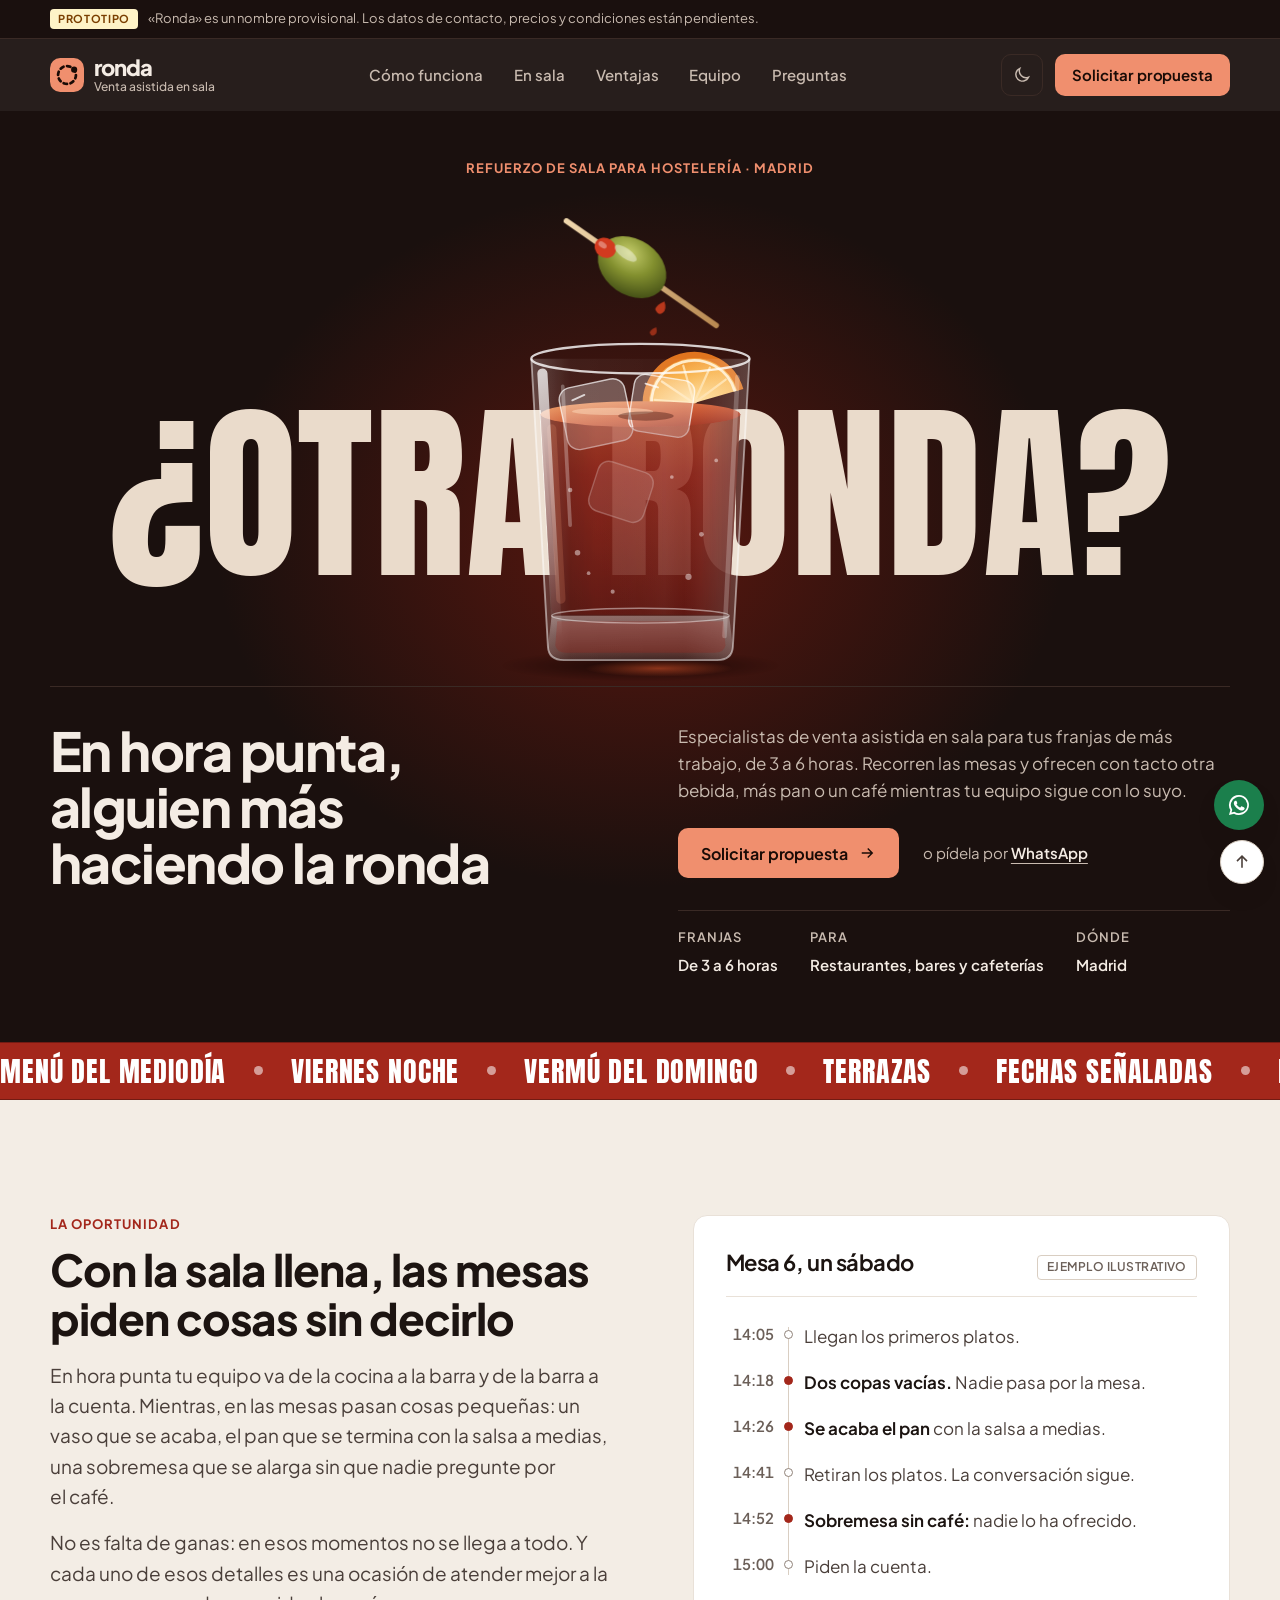
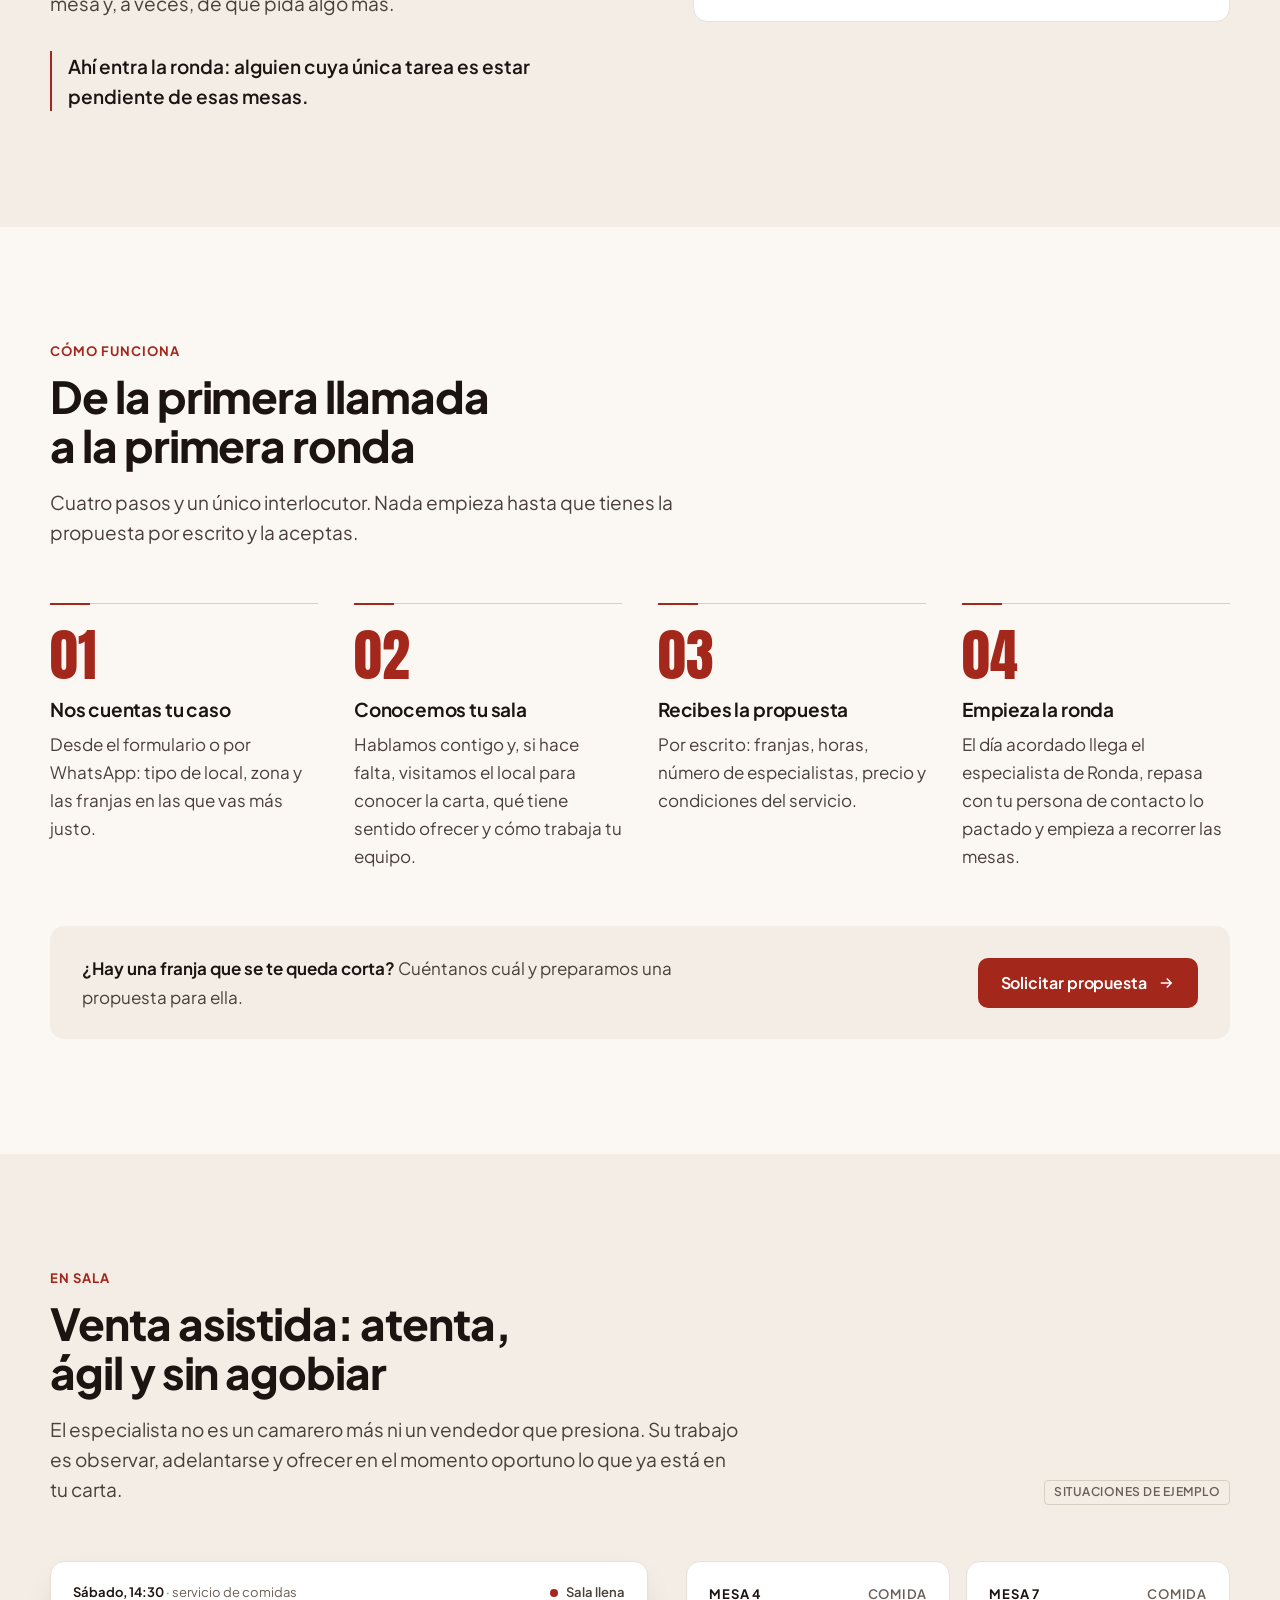
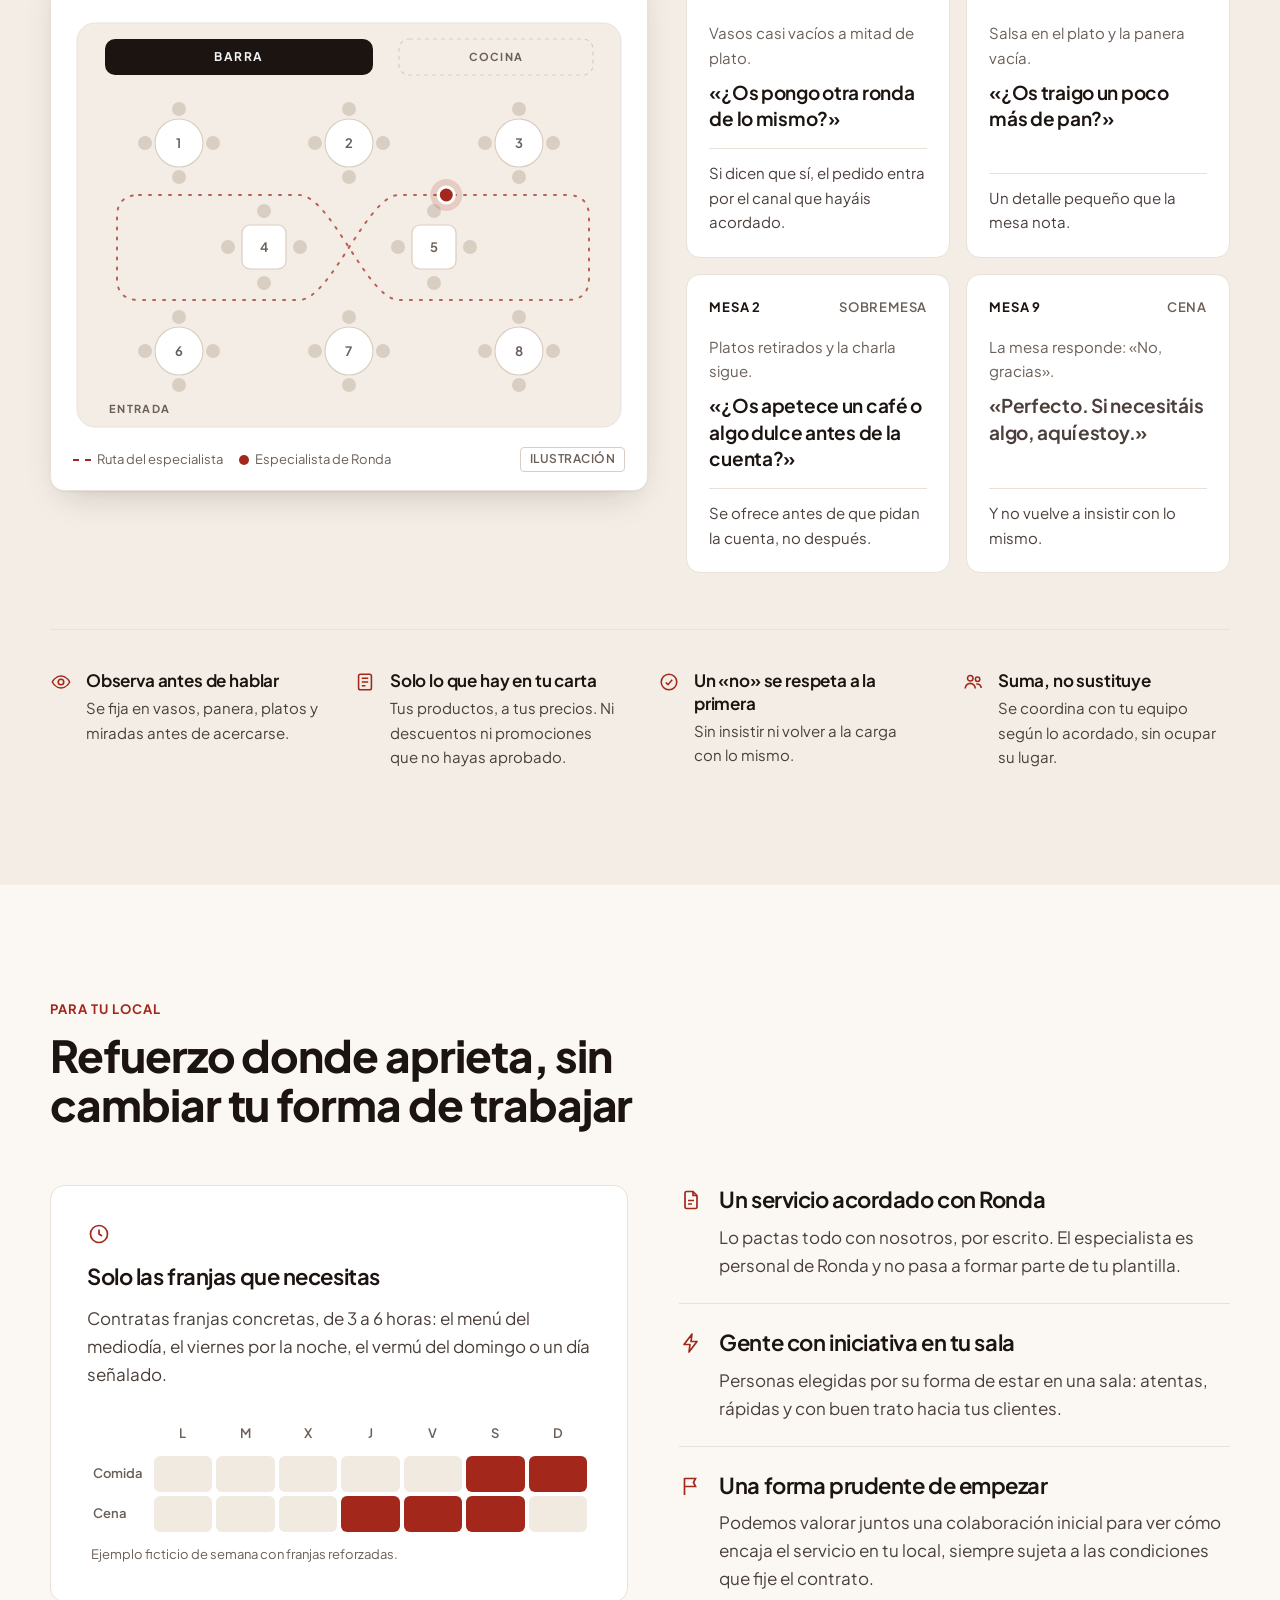
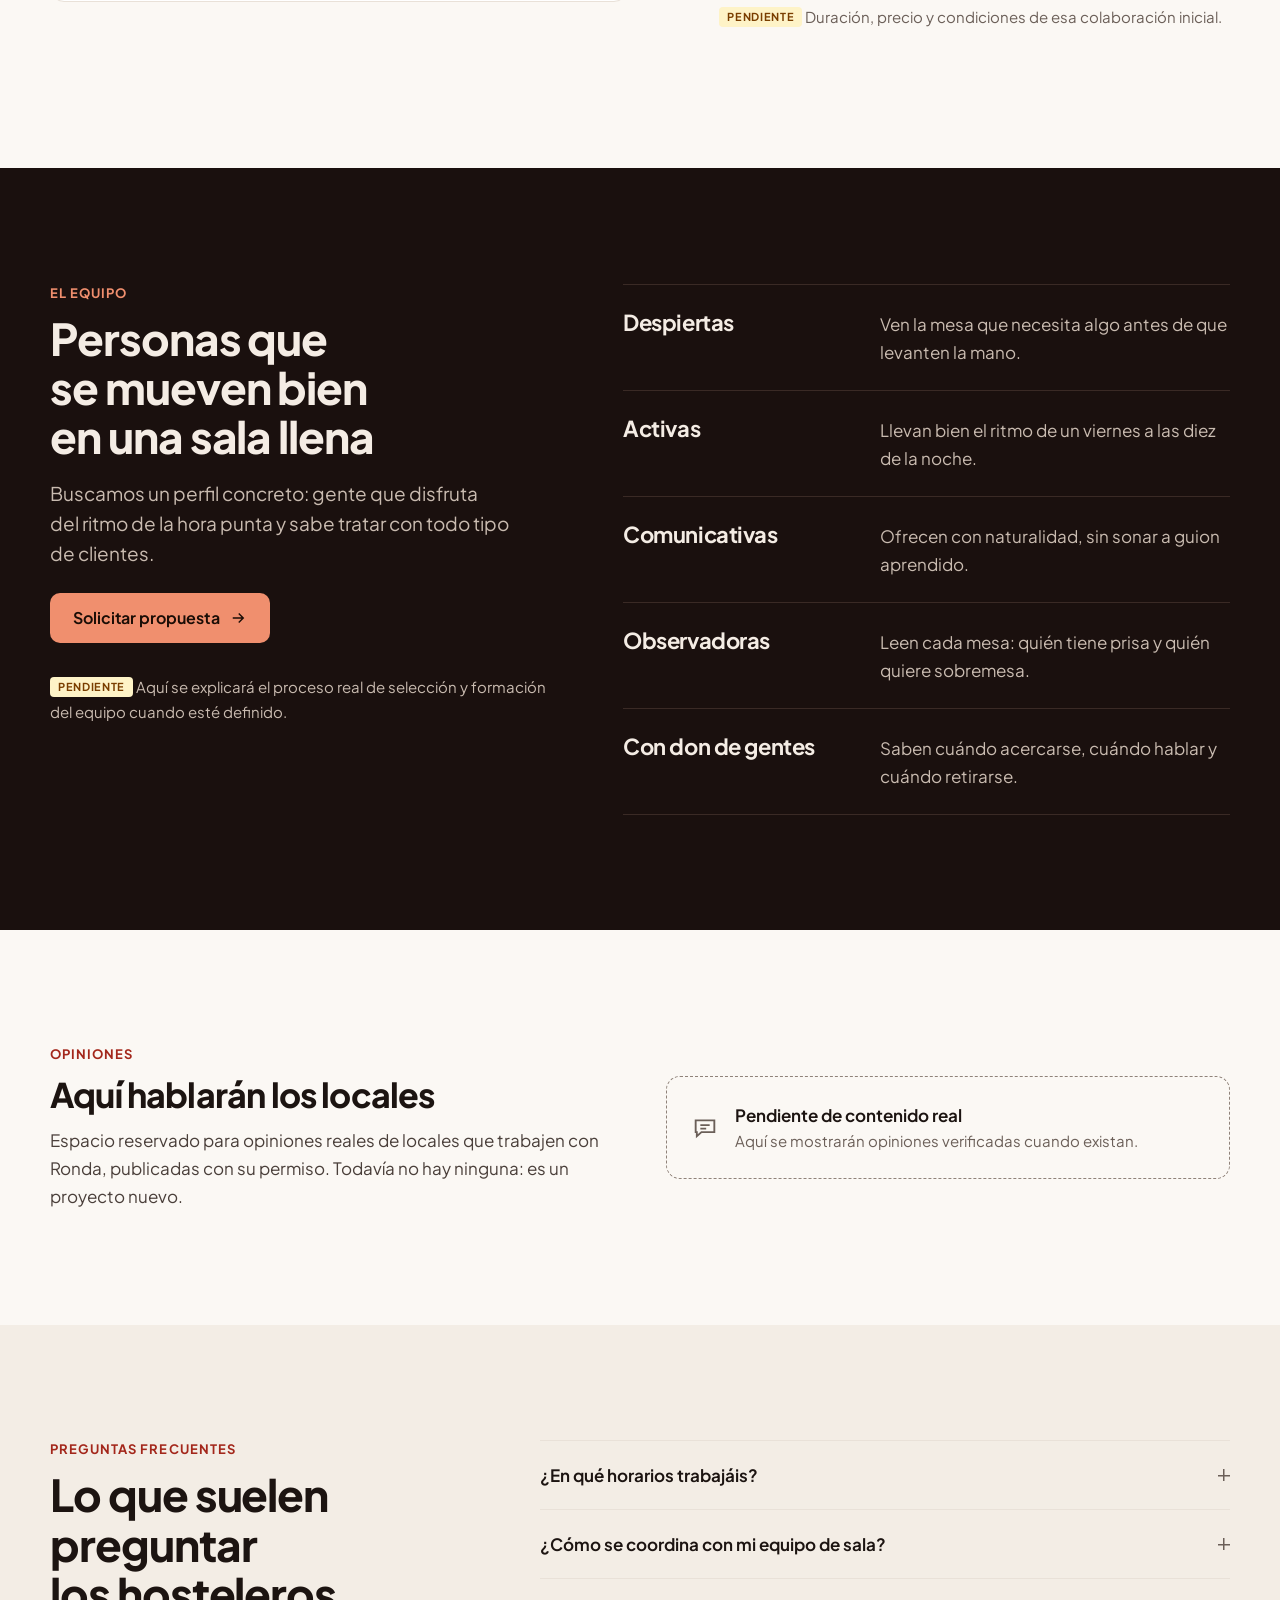
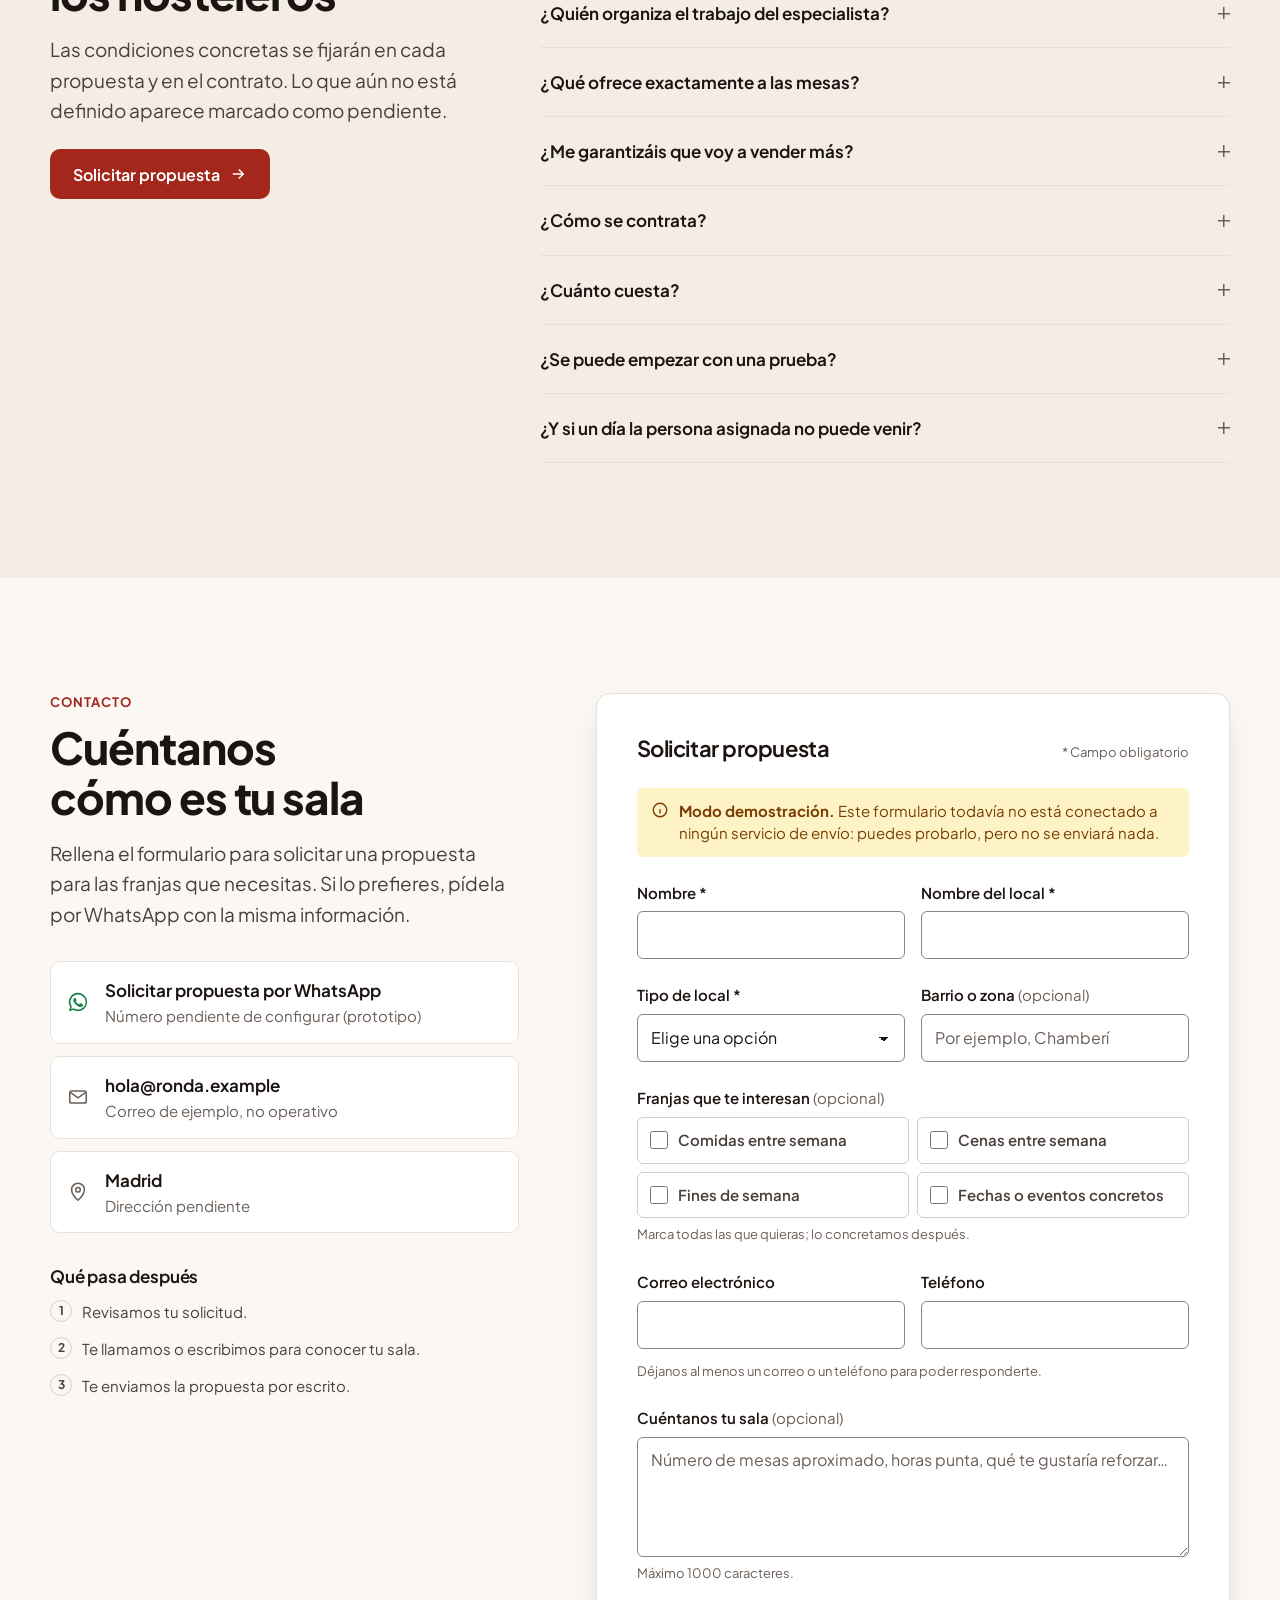
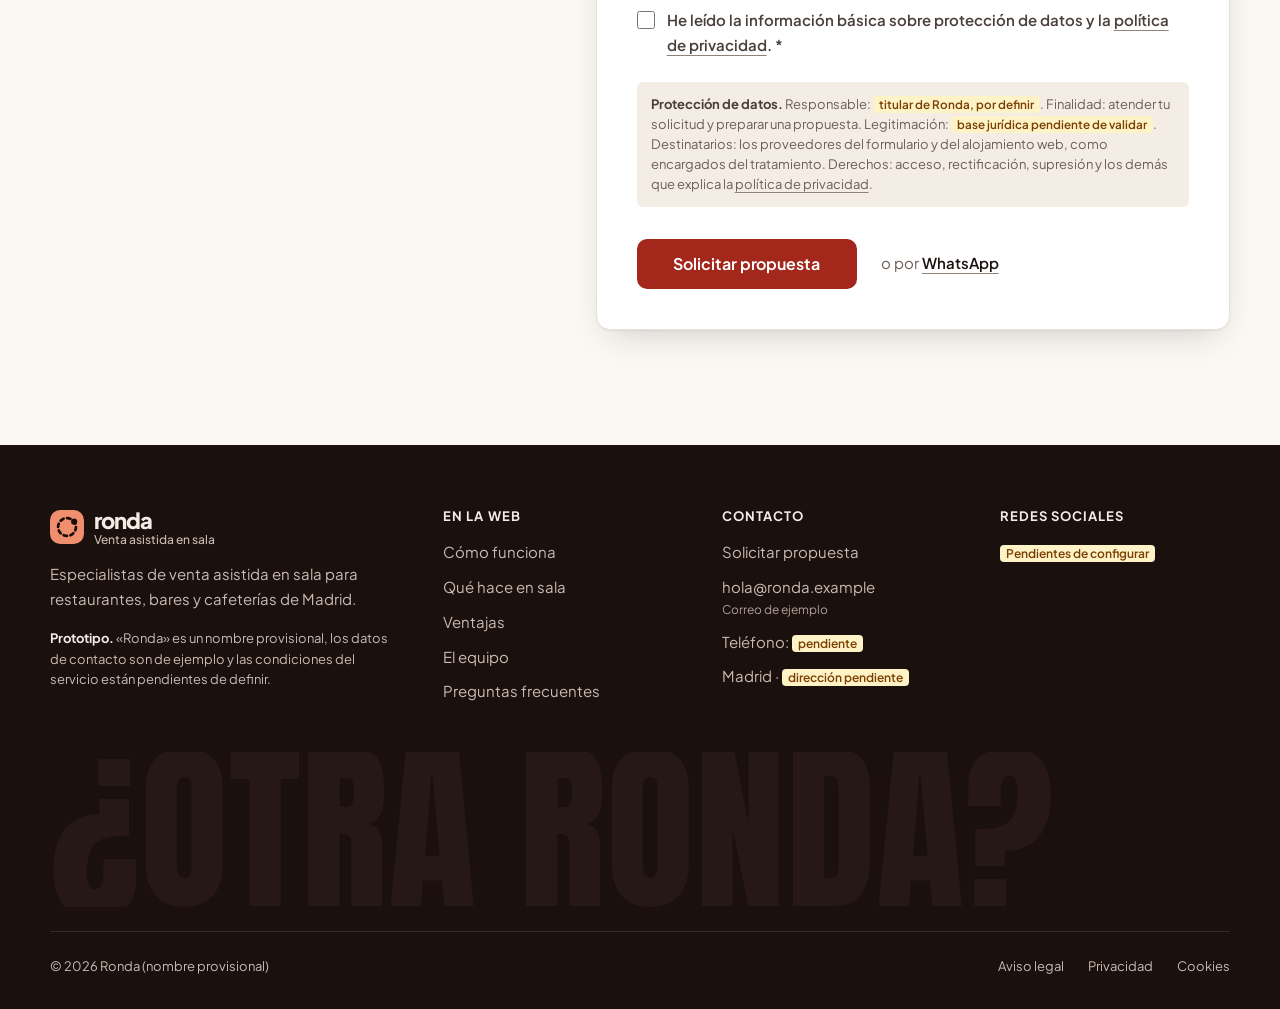
==== index.html @ 9eb08a3d "v.1 datos ficticios // prototipo 1.0" ====
<!doctype html>
<html lang="es">
<head>
<meta charset="utf-8">
<meta name="viewport" content="width=device-width, initial-scale=1, viewport-fit=cover">
<title>Ronda | Refuerzo de sala y venta asistida para hostelería en Madrid</title>
<meta name="description" content="Especialistas de venta asistida en sala para restaurantes, bares y cafeterías de Madrid, en franjas de 3 a 6 horas: atentos a cada mesa en tus horas punta.">
<!-- PENDIENTE: «ronda.example» es un dominio de ejemplo (reservado, no existe). Sustitúyelo por el real antes de publicar. -->
<link rel="canonical" href="https://ronda.example/">
<meta name="theme-color" content="#1A100E">
<meta name="color-scheme" content="light dark">
<meta property="og:type" content="website">
<meta property="og:locale" content="es_ES">
<meta property="og:site_name" content="Ronda">
<meta property="og:title" content="Ronda | Refuerzo de sala y venta asistida para hostelería en Madrid">
<meta property="og:description" content="Especialistas de venta asistida en sala para restaurantes, bares y cafeterías de Madrid, en franjas de 3 a 6 horas.">
<meta property="og:url" content="https://ronda.example/">
<meta property="og:image" content="https://ronda.example/assets/img/og-ronda.png">
<meta property="og:image:width" content="1200">
<meta property="og:image:height" content="630">
<meta property="og:image:alt" content="Ronda, venta asistida en sala: un vaso de vermut con una aceituna flotando sobre las palabras «¿Otra ronda?»">
<meta name="twitter:card" content="summary_large_image">
<link rel="icon" href="favicon.svg" type="image/svg+xml">
<link rel="icon" href="favicon.ico" sizes="32x32">
<link rel="apple-touch-icon" href="apple-touch-icon.png">
<link rel="manifest" href="site.webmanifest">
<link rel="preload" href="assets/fonts/anton-latin-400-normal.woff2" as="font" type="font/woff2" crossorigin>
<link rel="preload" href="assets/fonts/plus-jakarta-sans-latin-wght-normal.woff2" as="font" type="font/woff2" crossorigin>
<link rel="stylesheet" href="assets/css/site.css">
<script src="assets/js/tema.js"></script>
<script type="application/ld+json">{"@context":"https://schema.org","@graph":[{"@type":"Organization","@id":"https://ronda.example/#organizacion","name":"Ronda","alternateName":"Ronda, venta asistida en sala","url":"https://ronda.example/","logo":"https://ronda.example/assets/img/icono-512.png","description":"Empresa de Madrid que ofrece especialistas de venta asistida en sala para restaurantes, bares y otros negocios de hostelería en franjas de alta demanda.","areaServed":{"@type":"City","name":"Madrid"}},{"@type":"Service","@id":"https://ronda.example/#servicio","name":"Refuerzo de sala con venta asistida","serviceType":"Personal de sala para hostelería: venta asistida en mesa","description":"Especialistas de venta asistida en sala que, durante franjas de 3 a 6 horas, recorren las mesas, detectan necesidades y ofrecen productos de la carta del local con tacto.","provider":{"@id":"https://ronda.example/#organizacion"},"areaServed":{"@type":"City","name":"Madrid"},"audience":{"@type":"BusinessAudience","audienceType":"Restaurantes, bares, cafeterías y otros negocios de hostelería"}},{"@type":"WebSite","@id":"https://ronda.example/#web","url":"https://ronda.example/","name":"Ronda","inLanguage":"es-ES","publisher":{"@id":"https://ronda.example/#organizacion"}}]}</script>
</head>
<body>
<a class="saltar" href="#contenido">Saltar al contenido</a>

<aside class="proto-barra" aria-label="Aviso de prototipo"><div class="wrap"><span class="tag">Prototipo</span><span>«Ronda» es un nombre provisional. Los datos de contacto, precios y condiciones están pendientes.</span></div></aside>

<header class="cab" id="cabecera">
  <div class="wrap">
    <a class="marca" href="index.html" aria-label="Ronda, nombre provisional. Ir al inicio">
      <svg class="logo" viewBox="0 0 40 40" aria-hidden="true"><rect class="logo-fondo" width="40" height="40" rx="12"/><circle class="logo-aro" cx="20" cy="20" r="10.5"/><circle class="logo-punto" cx="28.4" cy="13.7" r="3.6"/></svg>
      <span class="marca-txt"><b>ronda</b><small>Venta asistida en sala</small></span>
    </a>
    <nav class="menu" id="menu" aria-label="Principal">
      <ul>
        <li><a href="#como-funciona">Cómo funciona</a></li>
        <li><a href="#en-sala">En sala</a></li>
        <li><a href="#ventajas">Ventajas</a></li>
        <li><a href="#equipo">Equipo</a></li>
        <li><a href="#preguntas">Preguntas</a></li>
        <li class="menu-cta"><a class="btn btn-primario" href="#contacto">Solicitar propuesta</a></li>
      </ul>
    </nav>
    <div class="cab-acciones">
      <button class="btn-icono btn-tema" type="button" aria-pressed="false" aria-label="Cambiar a modo oscuro"><svg class="icono luna" viewBox="0 0 24 24" fill="none" stroke="currentColor" stroke-width="1.7" aria-hidden="true"><path d="M20 14.5A8 8 0 0 1 9.5 4a8 8 0 1 0 10.5 10.5Z"/></svg><svg class="icono sol" viewBox="0 0 24 24" fill="none" stroke="currentColor" stroke-width="1.7" aria-hidden="true"><circle cx="12" cy="12" r="4"/><path d="M12 2v2M12 20v2M2 12h2M20 12h2M4.9 4.9l1.4 1.4M17.7 17.7l1.4 1.4M4.9 19.1l1.4-1.4M17.7 6.3l1.4-1.4"/></svg></button>
      <a class="btn btn-primario btn-peq" href="#contacto">Solicitar propuesta</a>
      <button class="btn-menu" type="button" aria-expanded="false" aria-controls="menu">Menú</button>
    </div>
  </div>
</header>

<main id="contenido">

  <!-- 1. PORTADA -->
  <section class="portada hero" id="inicio" aria-labelledby="titulo">
    <div class="wrap">
      <p class="antetitulo hero-antetitulo entra">Refuerzo de sala para hostelería · Madrid</p>
      <div class="hero-escena">
        <p class="hero-gigante" aria-hidden="true"><span>¿Otra</span> <span>ronda?</span></p>
        <div class="hero-vaso">
        <svg class="vaso" viewBox="0 -56 360 536" aria-hidden="true" focusable="false">
          <defs>
            <linearGradient id="v-liquido" x1="0" y1="0" x2="0" y2="1"><stop offset="0" stop-color="#C9512A"/><stop offset=".3" stop-color="#9A2316"/><stop offset="1" stop-color="#4A0B07"/></linearGradient>
            <linearGradient id="v-volumen" x1="0" y1="0" x2="1" y2="0"><stop offset="0" stop-color="#000" stop-opacity=".45"/><stop offset=".28" stop-color="#000" stop-opacity="0"/><stop offset=".62" stop-color="#fff" stop-opacity=".06"/><stop offset=".8" stop-color="#000" stop-opacity="0"/><stop offset="1" stop-color="#000" stop-opacity=".5"/></linearGradient>
            <linearGradient id="v-superficie" x1="0" y1="0" x2="1" y2="1"><stop offset="0" stop-color="#F09A5A"/><stop offset=".55" stop-color="#C9512A"/><stop offset="1" stop-color="#8E2014"/></linearGradient>
            <linearGradient id="v-cristal" x1="0" y1="0" x2="1" y2="0"><stop offset="0" stop-color="#fff" stop-opacity=".22"/><stop offset=".18" stop-color="#fff" stop-opacity=".05"/><stop offset=".7" stop-color="#fff" stop-opacity=".03"/><stop offset="1" stop-color="#fff" stop-opacity=".2"/></linearGradient>
            <linearGradient id="v-brillo" x1="0" y1="0" x2="0" y2="1"><stop offset="0" stop-color="#fff" stop-opacity=".75"/><stop offset=".7" stop-color="#fff" stop-opacity=".25"/><stop offset="1" stop-color="#fff" stop-opacity="0"/></linearGradient>
            <linearGradient id="v-base" x1="0" y1="0" x2="0" y2="1"><stop offset="0" stop-color="#fff" stop-opacity=".35"/><stop offset="1" stop-color="#fff" stop-opacity=".08"/></linearGradient>
            <radialGradient id="v-sombra" cx=".5" cy=".5" r=".5"><stop offset="0" stop-color="#000" stop-opacity=".6"/><stop offset="1" stop-color="#000" stop-opacity="0"/></radialGradient>
            <radialGradient id="v-reflejo" cx=".5" cy=".5" r=".5"><stop offset="0" stop-color="#E0552A" stop-opacity=".55"/><stop offset="1" stop-color="#E0552A" stop-opacity="0"/></radialGradient>
            <radialGradient id="v-pulpa" cx=".5" cy="1" r="1"><stop offset="0" stop-color="#FFE3A6"/><stop offset=".6" stop-color="#F8B24B"/><stop offset="1" stop-color="#F09331"/></radialGradient>
            <radialGradient id="v-aceituna" cx=".36" cy=".32" r=".8"><stop offset="0" stop-color="#C4CC6A"/><stop offset=".45" stop-color="#83902F"/><stop offset="1" stop-color="#3A4512"/></radialGradient>
            <linearGradient id="v-palillo" x1="0" y1="0" x2="1" y2="1"><stop offset="0" stop-color="#F0D8AE"/><stop offset="1" stop-color="#B98A52"/></linearGradient>
          </defs>
        
          <!-- sombra y reflejo en la mesa -->
          <ellipse cx="180" cy="452" rx="150" ry="17" fill="url(#v-sombra)"/>
          <ellipse cx="200" cy="455" rx="80" ry="9" fill="url(#v-reflejo)"/>
        
          <!-- rodaja de naranja (detrás del hielo) -->
          <g transform="rotate(-16 238 168)">
            <path d="M186 168a52 52 0 0 1 104 0Z" fill="url(#v-pulpa)"/>
            <path d="M186 168a52 52 0 0 1 104 0" fill="none" stroke="#E0741E" stroke-width="7"/>
            <path d="M192 168a46 46 0 0 1 92 0" fill="none" stroke="#FFEBC8" stroke-width="3"/>
            <path d="M238 168V126M238 168l-27-32M238 168l27-32M238 168l-40-15M238 168l40-15" stroke="#FFE2AE" stroke-width="2.4" stroke-linecap="round" opacity=".9"/>
          </g>
        
          <!-- vermut -->
          <path d="M72 180 L84 390 Q85 397 93 397 L267 397 Q275 397 276 390 L288 180 Z" fill="url(#v-liquido)" fill-opacity=".8"/>
          <path d="M72 180 L84 390 Q85 397 93 397 L267 397 Q275 397 276 390 L288 180 Z" fill="url(#v-volumen)" fill-opacity=".85"/>
          <ellipse cx="180" cy="180" rx="108" ry="14" fill="url(#v-superficie)"/>
          <ellipse cx="150" cy="177" rx="44" ry="4" fill="#FFD2A8" fill-opacity=".45"/>
          <path d="M84 196 L94 380" stroke="#FF9A6B" stroke-opacity=".25" stroke-width="10" stroke-linecap="round"/>
        
          <!-- hielo -->
          <g fill="#fff" fill-opacity=".26" stroke="#fff" stroke-opacity=".7" stroke-width="1.5">
            <rect x="96" y="146" width="72" height="68" rx="13" transform="rotate(-12 132 180)"/>
            <rect x="170" y="140" width="66" height="62" rx="12" transform="rotate(9 203 171)"/>
            <rect x="128" y="236" width="62" height="56" rx="12" transform="rotate(18 159 264)" fill-opacity=".12" stroke-opacity=".35"/>
          </g>
          <g stroke="#fff" stroke-width="2" stroke-linecap="round" fill="none" opacity=".75">
            <path d="M110 160l14-3" transform="rotate(-12 132 180)"/>
            <path d="M182 150l14 2" transform="rotate(9 203 171)"/>
          </g>
        
          <!-- el vermut cubre la parte sumergida -->
          <path d="M72 180 A108 14 0 0 0 288 180 L276 390 Q275 397 267 397 L93 397 Q85 397 84 390 Z" fill="#7A170E" fill-opacity=".3"/>
        
          <!-- cristal -->
          <path d="M62 120 L80 432 Q81 446 97 446 L263 446 Q279 446 280 432 L298 120 Z" fill="url(#v-cristal)"/>
          <path d="M84 398 L80 432 Q81 446 97 446 L263 446 Q279 446 280 432 L276 398 Z" fill="url(#v-base)"/>
          <path d="M90 404 L88 430 Q89 438 100 438 L260 438 Q271 438 272 430 L270 404 Z" fill="#9A2316" fill-opacity=".28"/>
          <ellipse cx="180" cy="398" rx="96" ry="8" fill="none" stroke="#fff" stroke-opacity=".45" stroke-width="1.5"/>
          <path d="M74 136 L90 420" stroke="url(#v-brillo)" stroke-width="11" stroke-linecap="round"/>
          <path d="M96 150 L104 300" stroke="#fff" stroke-opacity=".28" stroke-width="4" stroke-linecap="round"/>
          <path d="M285 140 L271 420" stroke="#fff" stroke-opacity=".22" stroke-width="5" stroke-linecap="round"/>
          <path d="M62 120 L80 432 Q81 446 97 446 L263 446 Q279 446 280 432 L298 120" fill="none" stroke="#fff" stroke-opacity=".5" stroke-width="2"/>
          <ellipse cx="180" cy="120" rx="118" ry="16" fill="none" stroke="#fff" stroke-opacity=".8" stroke-width="2.5"/>
          <!-- gotas de condensación -->
          <g fill="#fff" fill-opacity=".45">
            <circle cx="112" cy="330" r="3"/><circle cx="124" cy="352" r="2"/><circle cx="246" cy="310" r="2.6"/><circle cx="232" cy="356" r="3.4"/><circle cx="150" cy="372" r="2.2"/><circle cx="214" cy="248" r="2"/><circle cx="104" cy="262" r="2.4"/><circle cx="262" cy="230" r="2"/>
          </g>
        
          <!-- aceituna en su palillo, flotando -->
          <g class="aceituna">
            <ellipse class="aceituna-sombra" cx="186" cy="182" rx="30" ry="5" fill="#2A0604" fill-opacity=".35"/>
            <g class="aceituna-cuerpo">
              <path d="M100 -29 L262 84" stroke="url(#v-palillo)" stroke-width="6" stroke-linecap="round"/>
              <ellipse cx="171" cy="21" rx="40" ry="30" transform="rotate(35 171 21)" fill="url(#v-aceituna)"/>
              <ellipse cx="142" cy="0" rx="12" ry="10.5" transform="rotate(35 142 0)" fill="#D23A1F"/>
              <ellipse cx="139" cy="-3" rx="5" ry="3" transform="rotate(35 139 -3)" fill="#fff" fill-opacity=".35"/>
              <ellipse cx="164" cy="6" rx="14" ry="5.5" transform="rotate(35 164 6)" fill="#fff" fill-opacity=".42"/>
              <path d="M206 58q3 9-2 12.5t-8-4q1.5-5 10-8.5Z" fill="#B8381C"/>
              <path d="M197 86q2 6-1.6 8.4t-5.4-2.6q1-3.4 7-5.8Z" fill="#B8381C" opacity=".75"/>
            </g>
          </g>
        </svg>
        </div>
      </div>
      <div class="hero-pie">
        <h1 id="titulo" class="entra">En hora punta, alguien más haciendo la ronda</h1>
        <div class="hero-dcha">
          <p class="entrada entra">Especialistas de venta asistida en sala para tus franjas de más trabajo, de 3 a 6 horas. Recorren las mesas y ofrecen con tacto otra bebida, más pan o un café mientras tu equipo sigue con lo suyo.</p>
          <div class="acciones entra">
            <a class="btn btn-primario" href="#contacto">Solicitar propuesta <svg class="icono flecha" viewBox="0 0 24 24" fill="none" stroke="currentColor" stroke-width="1.9" aria-hidden="true"><path d="M5 12h14M13 6l6 6-6 6"/></svg></a>
            <p class="nota-cta">o pídela por <a class="enlace" data-whatsapp href="#contacto">WhatsApp</a></p>
          </div>
          <dl class="hechos entra">
            <div><dt>Franjas</dt><dd>De 3 a 6 horas</dd></div>
            <div><dt>Para</dt><dd>Restaurantes, bares y cafeterías</dd></div>
            <div><dt>Dónde</dt><dd>Madrid</dd></div>
          </dl>
        </div>
      </div>
    </div>
  </section>

  <div class="cinta" aria-hidden="true">
    <div class="cinta-pista">
      <span>Menú del mediodía</span><span>Viernes noche</span><span>Vermú del domingo</span><span>Terrazas</span><span>Fechas señaladas</span><span>Eventos</span>
      <span>Menú del mediodía</span><span>Viernes noche</span><span>Vermú del domingo</span><span>Terrazas</span><span>Fechas señaladas</span><span>Eventos</span>
    </div>
  </div>

  <!-- 2. LA OPORTUNIDAD -->
  <section class="seccion alt" id="oportunidad" aria-labelledby="t-oportunidad">
    <div class="wrap oportunidad">
      <div class="texto revelar">
        <p class="antetitulo">La oportunidad</p>
        <h2 id="t-oportunidad">Con la sala llena, las mesas piden cosas sin decirlo</h2>
        <p class="intro">En hora punta tu equipo va de la cocina a la barra y de la barra a la cuenta. Mientras, en las mesas pasan cosas pequeñas: un vaso que se acaba, el pan que se termina con la salsa a medias, una sobremesa que se alarga sin que nadie pregunte por el café.</p>
        <p>No es falta de ganas: en esos momentos no se llega a todo. Y cada uno de esos detalles es una ocasión de atender mejor a la mesa y, a veces, de que pida algo más.</p>
        <p class="remate">Ahí entra la ronda: alguien cuya única tarea es estar pendiente de esas mesas.</p>
      </div>
      <article class="mesa-tiempo revelar" aria-labelledby="t-mesa6">
        <div class="mesa-tiempo-cab">
          <h3 id="t-mesa6">Mesa 6, un sábado</h3>
          <span class="chip chip-ejemplo">Ejemplo ilustrativo</span>
        </div>
        <ol class="linea-tiempo revelar-grupo">
          <li><time>14:05</time><p>Llegan los primeros platos.</p></li>
          <li class="ocasion"><time>14:18</time><p><b>Dos copas vacías.</b> Nadie pasa por la mesa.</p></li>
          <li class="ocasion"><time>14:26</time><p><b>Se acaba el pan</b> con la salsa a medias.</p></li>
          <li><time>14:41</time><p>Retiran los platos. La conversación sigue.</p></li>
          <li class="ocasion"><time>14:52</time><p><b>Sobremesa sin café:</b> nadie lo ha ofrecido.</p></li>
          <li><time>15:00</time><p>Piden la cuenta.</p></li>
        </ol>
      </article>
    </div>
  </section>

  <!-- 3. CÓMO FUNCIONA -->
  <section class="seccion" id="como-funciona" aria-labelledby="t-pasos">
    <div class="wrap">
      <div class="cabeza revelar">
        <div>
          <p class="antetitulo">Cómo funciona</p>
          <h2 id="t-pasos">De la primera llamada a la primera ronda</h2>
          <p class="intro">Cuatro pasos y un único interlocutor. Nada empieza hasta que tienes la propuesta por escrito y la aceptas.</p>
        </div>
      </div>
      <ol class="pasos revelar-grupo">
        <li class="paso"><h3>Nos cuentas tu caso</h3><p>Desde el formulario o por WhatsApp: tipo de local, zona y las franjas en las que vas más justo.</p></li>
        <li class="paso"><h3>Conocemos tu sala</h3><p>Hablamos contigo y, si hace falta, visitamos el local para conocer la carta, qué tiene sentido ofrecer y cómo trabaja tu equipo.</p></li>
        <li class="paso"><h3>Recibes la propuesta</h3><p>Por escrito: franjas, horas, número de especialistas, precio y condiciones del servicio.</p></li>
        <li class="paso"><h3>Empieza la ronda</h3><p>El día acordado llega el especialista de Ronda, repasa con tu persona de contacto lo pactado y empieza a recorrer las mesas.</p></li>
      </ol>
      <div class="pasos-pie revelar">
        <p><b>¿Hay una franja que se te queda corta?</b> Cuéntanos cuál y preparamos una propuesta para ella.</p>
        <a class="btn btn-primario" href="#contacto">Solicitar propuesta <svg class="icono flecha" viewBox="0 0 24 24" fill="none" stroke="currentColor" stroke-width="1.9" aria-hidden="true"><path d="M5 12h14M13 6l6 6-6 6"/></svg></a>
      </div>
    </div>
  </section>

  <!-- 4. QUÉ HACE EL PERSONAL -->
  <section class="seccion alt" id="en-sala" aria-labelledby="t-sala">
    <div class="wrap">
      <div class="cabeza revelar">
        <div>
          <p class="antetitulo">En sala</p>
          <h2 id="t-sala">Venta asistida: atenta, ágil y sin agobiar</h2>
          <p class="intro">El especialista no es un camarero más ni un vendedor que presiona. Su trabajo es observar, adelantarse y ofrecer en el momento oportuno lo que ya está en tu carta.</p>
        </div>
        <span class="chip chip-ejemplo">Situaciones de ejemplo</span>
      </div>
      <div class="sala-grid">
        <figure class="plano revelar" aria-labelledby="plano-titulo">
          <div class="plano-cab">
            <span><b>Sábado, 14:30</b> · servicio de comidas</span>
            <span class="plano-estado"><span class="punto" aria-hidden="true"></span>Sala llena</span>
          </div>
          <svg viewBox="0 0 560 420" role="img" aria-labelledby="plano-titulo plano-desc">
            <title id="plano-titulo">Plano ilustrativo de una sala en hora punta</title>
            <desc id="plano-desc">Vista desde arriba de un comedor con barra, cocina y ocho mesas. Una línea discontinua dibuja la ruta que recorre el especialista entre todas las mesas. En cuatro de ellas aparece un bocadillo con lo que ofrece o le responden: «¿Otra ronda?», «¿Más pan?», «¿Unos cafés?» y «No, gracias».</desc>
            <rect class="p-suelo" x="8" y="8" width="544" height="404" rx="18"/>
            <rect class="p-barra" x="36" y="24" width="268" height="36" rx="10"/>
            <text class="p-barra-txt" x="170" y="42" text-anchor="middle" dominant-baseline="central">Barra</text>
            <rect class="p-zona" x="330" y="24" width="194" height="36" rx="10"/>
            <text class="p-zona-txt" x="427" y="42" text-anchor="middle" dominant-baseline="central">Cocina</text>
            <text class="p-txt" x="40" y="398">Entrada</text>
  
            <!-- Fila 1 -->
            <g class="p-mesa-g" data-mesa="m1"><circle class="p-silla" cx="76" cy="128" r="7"/><circle class="p-silla" cx="144" cy="128" r="7"/><circle class="p-silla" cx="110" cy="94" r="7"/><circle class="p-silla" cx="110" cy="162" r="7"/><circle class="p-mesa" cx="110" cy="128" r="24"/><text class="p-num" x="110" y="128">1</text></g>
            <g class="p-mesa-g" data-mesa="m2"><circle class="p-silla" cx="246" cy="128" r="7"/><circle class="p-silla" cx="314" cy="128" r="7"/><circle class="p-silla" cx="280" cy="94" r="7"/><circle class="p-silla" cx="280" cy="162" r="7"/><circle class="p-mesa" cx="280" cy="128" r="24"/><text class="p-num" x="280" y="128">2</text></g>
            <g class="p-mesa-g" data-mesa="m3"><circle class="p-silla" cx="416" cy="128" r="7"/><circle class="p-silla" cx="484" cy="128" r="7"/><circle class="p-silla" cx="450" cy="94" r="7"/><circle class="p-silla" cx="450" cy="162" r="7"/><circle class="p-mesa" cx="450" cy="128" r="24"/><text class="p-num" x="450" y="128">3</text></g>
            <!-- Fila 2 -->
            <g class="p-mesa-g" data-mesa="m4"><circle class="p-silla" cx="159" cy="232" r="7"/><circle class="p-silla" cx="231" cy="232" r="7"/><circle class="p-silla" cx="195" cy="196" r="7"/><circle class="p-silla" cx="195" cy="268" r="7"/><rect class="p-mesa" x="173" y="210" width="44" height="44" rx="8"/><text class="p-num" x="195" y="232">4</text></g>
            <g class="p-mesa-g" data-mesa="m5"><circle class="p-silla" cx="329" cy="232" r="7"/><circle class="p-silla" cx="401" cy="232" r="7"/><circle class="p-silla" cx="365" cy="196" r="7"/><circle class="p-silla" cx="365" cy="268" r="7"/><rect class="p-mesa" x="343" y="210" width="44" height="44" rx="8"/><text class="p-num" x="365" y="232">5</text></g>
            <!-- Fila 3 -->
            <g class="p-mesa-g" data-mesa="m6"><circle class="p-silla" cx="76" cy="336" r="7"/><circle class="p-silla" cx="144" cy="336" r="7"/><circle class="p-silla" cx="110" cy="302" r="7"/><circle class="p-silla" cx="110" cy="370" r="7"/><circle class="p-mesa" cx="110" cy="336" r="24"/><text class="p-num" x="110" y="336">6</text></g>
            <g class="p-mesa-g" data-mesa="m7"><circle class="p-silla" cx="246" cy="336" r="7"/><circle class="p-silla" cx="314" cy="336" r="7"/><circle class="p-silla" cx="280" cy="302" r="7"/><circle class="p-silla" cx="280" cy="370" r="7"/><circle class="p-mesa" cx="280" cy="336" r="24"/><text class="p-num" x="280" y="336">7</text></g>
            <g class="p-mesa-g" data-mesa="m8"><circle class="p-silla" cx="416" cy="336" r="7"/><circle class="p-silla" cx="484" cy="336" r="7"/><circle class="p-silla" cx="450" cy="302" r="7"/><circle class="p-silla" cx="450" cy="370" r="7"/><circle class="p-mesa" cx="450" cy="336" r="24"/><text class="p-num" x="450" y="336">8</text></g>
  
            <!-- Ruta del especialista -->
            <path id="ruta" class="p-ruta" d="M70 180H230C262 180 298 285 330 285H498Q520 285 520 263V202Q520 180 498 180H330C298 180 262 285 230 285H70Q48 285 48 263V202Q48 180 70 180Z"/>
  
            <!-- Bocadillos (orden de aparición calculado por cercanía a la ruta) -->
            <g class="p-bocadillo" data-mesa="m2" data-x="280" data-y="170"><rect x="221" y="60" width="118" height="31" rx="15.5"/><path d="M270 90l10 11 6-11z"/><text x="280" y="75.5" text-anchor="middle">¿Otra ronda?</text></g>
            <g class="p-bocadillo" data-mesa="m5" data-x="400" data-y="250"><rect x="412" y="202" width="98" height="31" rx="15.5"/><path d="M414 222l-10 8 14-2z"/><text x="461" y="217.5" text-anchor="middle">¿Más pan?</text></g>
            <g class="p-bocadillo" data-mesa="m6" data-x="130" data-y="290"><rect x="144" y="346" width="114" height="31" rx="15.5"/><path d="M152 350l-10-6 2 12z"/><text x="201" y="361.5" text-anchor="middle">¿Unos cafés?</text></g>
            <g class="p-bocadillo no" data-mesa="m8" data-x="470" data-y="290"><rect x="322" y="375" width="110" height="30" rx="15"/><path d="M426 381l14-8-4 12z"/><text x="377" y="390" text-anchor="middle">No, gracias</text></g>
  
            <!-- Especialista -->
            <g class="p-yo" id="yo" transform="translate(330 180)"><circle r="16"/><circle r="8"/></g>
          </svg>
          <figcaption>
            <span class="plano-leyenda"><span><i aria-hidden="true"></i>Ruta del especialista</span><span><i class="yo" aria-hidden="true"></i>Especialista de Ronda</span></span>
            <span class="chip chip-ejemplo">Ilustración</span>
          </figcaption>
        </figure>
      <div class="comandas revelar-grupo">
          <article class="comanda">
            <div class="comanda-cab"><b>Mesa 4</b><span>Comida</span></div>
            <p class="situacion">Vasos casi vacíos a mitad de plato.</p>
            <blockquote>¿Os pongo otra ronda de lo mismo?</blockquote>
            <p class="resultado">Si dicen que sí, el pedido entra por el canal que hayáis acordado.</p>
          </article>
          <article class="comanda">
            <div class="comanda-cab"><b>Mesa 7</b><span>Comida</span></div>
            <p class="situacion">Salsa en el plato y la panera vacía.</p>
            <blockquote>¿Os traigo un poco más de pan?</blockquote>
            <p class="resultado">Un detalle pequeño que la mesa nota.</p>
          </article>
          <article class="comanda">
            <div class="comanda-cab"><b>Mesa 2</b><span>Sobremesa</span></div>
            <p class="situacion">Platos retirados y la charla sigue.</p>
            <blockquote>¿Os apetece un café o algo dulce antes de la cuenta?</blockquote>
            <p class="resultado">Se ofrece antes de que pidan la cuenta, no después.</p>
          </article>
          <article class="comanda no">
            <div class="comanda-cab"><b>Mesa 9</b><span>Cena</span></div>
            <p class="situacion">La mesa responde: «No, gracias».</p>
            <blockquote>Perfecto. Si necesitáis algo, aquí estoy.</blockquote>
            <p class="resultado">Y no vuelve a insistir con lo mismo.</p>
          </article>
        </div>
      </div>
      <ul class="principios revelar-grupo">
        <li class="principio"><svg class="icono" viewBox="0 0 24 24" fill="none" stroke="currentColor" stroke-width="1.7" aria-hidden="true"><path d="M2.5 12S6 5.5 12 5.5 21.5 12 21.5 12 18 18.5 12 18.5 2.5 12 2.5 12Z"/><circle cx="12" cy="12" r="3"/></svg><div><h3>Observa antes de hablar</h3><p>Se fija en vasos, panera, platos y miradas antes de acercarse.</p></div></li>
        <li class="principio"><svg class="icono" viewBox="0 0 24 24" fill="none" stroke="currentColor" stroke-width="1.7" aria-hidden="true"><rect x="5" y="3.5" width="14" height="17" rx="2"/><path d="M8.5 8h7M8.5 12h7M8.5 16h4"/></svg><div><h3>Solo lo que hay en tu carta</h3><p>Tus productos, a tus precios. Ni descuentos ni promociones que no hayas aprobado.</p></div></li>
        <li class="principio"><svg class="icono" viewBox="0 0 24 24" fill="none" stroke="currentColor" stroke-width="1.7" aria-hidden="true"><circle cx="12" cy="12" r="8.5"/><path d="M8.5 12.5l2.4 2.4 4.6-5.3"/></svg><div><h3>Un «no» se respeta a la primera</h3><p>Sin insistir ni volver a la carga con lo mismo.</p></div></li>
        <li class="principio"><svg class="icono" viewBox="0 0 24 24" fill="none" stroke="currentColor" stroke-width="1.7" aria-hidden="true"><circle cx="9" cy="8" r="3"/><path d="M3.5 19a5.5 5.5 0 0 1 11 0"/><circle cx="17" cy="9" r="2.4"/><path d="M15.6 14.2A4.5 4.5 0 0 1 21 18.6"/></svg><div><h3>Suma, no sustituye</h3><p>Se coordina con tu equipo según lo acordado, sin ocupar su lugar.</p></div></li>
      </ul>
    </div>
  </section>

  <!-- 5. VENTAJAS -->
  <section class="seccion" id="ventajas" aria-labelledby="t-ventajas">
    <div class="wrap">
      <div class="cabeza revelar">
        <div>
          <p class="antetitulo">Para tu local</p>
          <h2 id="t-ventajas">Refuerzo donde aprieta, sin cambiar tu forma de trabajar</h2>
        </div>
      </div>
      <div class="ventajas revelar-grupo">
        <article class="ventaja-destacada">
          <span class="ventaja-icono" aria-hidden="true"><svg class="icono" viewBox="0 0 24 24" fill="none" stroke="currentColor" stroke-width="1.7"><circle cx="12" cy="12" r="8.5"/><path d="M12 7.5V12l3 2"/></svg></span>
          <h3>Solo las franjas que necesitas</h3>
          <p>Contratas franjas concretas, de 3 a 6 horas: el menú del mediodía, el viernes por la noche, el vermú del domingo o un día señalado.</p>
          <table class="semana">
            <caption>Ejemplo ficticio de semana con franjas reforzadas.</caption>
            <thead><tr><td></td><th scope="col"><abbr title="Lunes">L</abbr></th><th scope="col"><abbr title="Martes">M</abbr></th><th scope="col"><abbr title="Miércoles">X</abbr></th><th scope="col"><abbr title="Jueves">J</abbr></th><th scope="col"><abbr title="Viernes">V</abbr></th><th scope="col"><abbr title="Sábado">S</abbr></th><th scope="col"><abbr title="Domingo">D</abbr></th></tr></thead>
            <tbody>
              <tr><th scope="row">Comida</th><td>Sin refuerzo</td><td>Sin refuerzo</td><td>Sin refuerzo</td><td>Sin refuerzo</td><td>Sin refuerzo</td><td class="on"><span class="sr-only">Refuerzo</span></td><td class="on"><span class="sr-only">Refuerzo</span></td></tr>
              <tr><th scope="row">Cena</th><td>Sin refuerzo</td><td>Sin refuerzo</td><td>Sin refuerzo</td><td class="on"><span class="sr-only">Refuerzo</span></td><td class="on"><span class="sr-only">Refuerzo</span></td><td class="on"><span class="sr-only">Refuerzo</span></td><td>Sin refuerzo</td></tr>
            </tbody>
          </table>
        </article>
        <ul class="ventajas-lista">
          <li><span class="ventaja-icono" aria-hidden="true"><svg class="icono" viewBox="0 0 24 24" fill="none" stroke="currentColor" stroke-width="1.7"><path d="M14 3.5H7.5A1.5 1.5 0 0 0 6 5v14a1.5 1.5 0 0 0 1.5 1.5h9A1.5 1.5 0 0 0 18 19V7.5Z"/><path d="M14 3.5v4h4M9 12.5h6M9 16h4"/></svg></span><div><h3>Un servicio acordado con Ronda</h3><p>Lo pactas todo con nosotros, por escrito. El especialista es personal de Ronda y no pasa a formar parte de tu plantilla.</p></div></li>
          <li><span class="ventaja-icono" aria-hidden="true"><svg class="icono" viewBox="0 0 24 24" fill="none" stroke="currentColor" stroke-width="1.7"><path d="M13 3 5 13.5h6L10 21l8-10.5h-6Z" stroke-linejoin="round"/></svg></span><div><h3>Gente con iniciativa en tu sala</h3><p>Personas elegidas por su forma de estar en una sala: atentas, rápidas y con buen trato hacia tus clientes.</p></div></li>
          <li><span class="ventaja-icono" aria-hidden="true"><svg class="icono" viewBox="0 0 24 24" fill="none" stroke="currentColor" stroke-width="1.7"><path d="M5.5 21V4M5.5 4.5h11l-2 4 2 4h-11"/></svg></span><div><h3>Una forma prudente de empezar</h3><p>Podemos valorar juntos una colaboración inicial para ver cómo encaja el servicio en tu local, siempre sujeta a las condiciones que fije el contrato.</p><p class="nota"><span class="tag">Pendiente</span> Duración, precio y condiciones de esa colaboración inicial.</p></div></li>
        </ul>
      </div>
    </div>
  </section>

  <!-- 6. PERFIL DEL EQUIPO -->
  <section class="seccion banda" id="equipo" aria-labelledby="t-equipo">
    <div class="wrap equipo-grid">
      <div class="revelar">
        <p class="antetitulo">El equipo</p>
        <h2 id="t-equipo">Personas que se mueven bien en una sala llena</h2>
        <p class="intro">Buscamos un perfil concreto: gente que disfruta del ritmo de la hora punta y sabe tratar con todo tipo de clientes.</p>
        <div class="acciones">
          <a class="btn btn-primario" href="#contacto">Solicitar propuesta <svg class="icono flecha" viewBox="0 0 24 24" fill="none" stroke="currentColor" stroke-width="1.9" aria-hidden="true"><path d="M5 12h14M13 6l6 6-6 6"/></svg></a>
        </div>
        <p class="equipo-nota"><span class="tag">Pendiente</span> Aquí se explicará el proceso real de selección y formación del equipo cuando esté definido.</p>
      </div>
      <ul class="rasgos revelar-grupo">
        <li><b>Despiertas</b><span>Ven la mesa que necesita algo antes de que levanten la mano.</span></li>
        <li><b>Activas</b><span>Llevan bien el ritmo de un viernes a las diez de la noche.</span></li>
        <li><b>Comunicativas</b><span>Ofrecen con naturalidad, sin sonar a guion aprendido.</span></li>
        <li><b>Observadoras</b><span>Leen cada mesa: quién tiene prisa y quién quiere sobremesa.</span></li>
        <li><b>Con don de gentes</b><span>Saben cuándo acercarse, cuándo hablar y cuándo retirarse.</span></li>
      </ul>
    </div>
  </section>

  <!-- 7. OPINIONES (maqueta, sin contenido real) -->
  <section class="seccion" id="opiniones" aria-labelledby="t-opiniones">
    <div class="wrap maqueta-opiniones">
      <div class="texto revelar">
        <p class="antetitulo">Opiniones</p>
        <h2 id="t-opiniones">Aquí hablarán los locales</h2>
        <p>Espacio reservado para opiniones reales de locales que trabajen con Ronda, publicadas con su permiso. Todavía no hay ninguna: es un proyecto nuevo.</p>
      </div>
      <div class="hueco revelar"><svg class="icono" viewBox="0 0 24 24" fill="none" stroke="currentColor" stroke-width="1.6" aria-hidden="true"><path d="M4 5.5h16v10H9l-4 3.5v-3.5H4Z"/><path d="M8 9.5h8M8 12.5h5"/></svg><div><b>Pendiente de contenido real</b>Aquí se mostrarán opiniones verificadas cuando existan.</div></div>
    </div>
  </section>

  <!-- 8. PREGUNTAS FRECUENTES -->
  <section class="seccion alt" id="preguntas" aria-labelledby="t-faq">
    <div class="wrap faq-grid">
      <div class="lateral revelar">
        <p class="antetitulo">Preguntas frecuentes</p>
        <h2 id="t-faq">Lo que suelen preguntar los hosteleros</h2>
        <p class="intro">Las condiciones concretas se fijarán en cada propuesta y en el contrato. Lo que aún no está definido aparece marcado como pendiente.</p>
        <div class="acciones">
          <a class="btn btn-primario" href="#contacto">Solicitar propuesta <svg class="icono flecha" viewBox="0 0 24 24" fill="none" stroke="currentColor" stroke-width="1.9" aria-hidden="true"><path d="M5 12h14M13 6l6 6-6 6"/></svg></a>
        </div>
      </div>
      <div class="faq revelar">
        <details>
          <summary>¿En qué horarios trabajáis?</summary>
          <div class="resp"><p>En franjas de 3 a 6 horas pensadas para tus horas punta: comidas, cenas, fines de semana o fechas señaladas. La disponibilidad concreta se confirma en cada propuesta.</p><p class="nota"><span class="tag">Pendiente</span> Días y horarios de servicio y antelación mínima para pedirlo.</p></div>
        </details>
        <details>
          <summary>¿Cómo se coordina con mi equipo de sala?</summary>
          <div class="resp"><p>Antes del primer servicio acordamos contigo qué productos se ofrecen, cómo se pasan los pedidos y se sirven, y quién es la persona de contacto en el local ese día. El especialista refuerza a tu equipo; no lo sustituye.</p></div>
        </details>
        <details>
          <summary>¿Quién organiza el trabajo del especialista?</summary>
          <div class="resp"><p>El especialista es personal de Ronda. Ronda lo selecciona, lo forma y es tu interlocutor para todo lo relativo al servicio.</p><p class="nota"><span class="tag">Pendiente de asesoramiento laboral</span> Cómo se reparten la organización y la supervisión del trabajo en el local depende del modelo contractual, que está por definir. Esta respuesta se completará cuando lo esté.</p></div>
        </details>
        <details>
          <summary>¿Qué ofrece exactamente a las mesas?</summary>
          <div class="resp"><p>Solo productos de tu carta, a tus precios y dentro de lo que hayamos acordado: bebidas, pan, cafés, postres u otros complementos. No hace descuentos ni promociones que no hayas aprobado.</p></div>
        </details>
        <details>
          <summary>¿Me garantizáis que voy a vender más?</summary>
          <div class="resp"><p>No. Ningún servicio puede garantizarlo: depende de tu carta, de tu público y de cada día. Lo que ofrecemos es alguien pendiente de las mesas en las horas en que tu equipo no llega a todo.</p></div>
        </details>
        <details>
          <summary>¿Cómo se contrata?</summary>
          <div class="resp"><p>Mediante un contrato de servicio con Ronda en el que constarán las franjas, la duración, el precio y las condiciones.</p><p class="nota"><span class="tag">Pendiente</span> Modelo de contrato, revisado por asesoría laboral y mercantil.</p></div>
        </details>
        <details>
          <summary>¿Cuánto cuesta?</summary>
          <div class="resp"><p>Dependerá de las franjas, las horas y el número de especialistas. Te lo detallaremos por escrito en la propuesta.</p><p class="nota"><span class="tag">Pendiente</span> Tarifas. Esta web no muestra precios porque todavía no están fijados.</p></div>
        </details>
        <details>
          <summary>¿Se puede empezar con una prueba?</summary>
          <div class="resp"><p>Podemos valorar una colaboración inicial para comprobar cómo encaja el servicio en tu sala antes de plantear algo más estable.</p><p class="nota"><span class="tag">Pendiente</span> Su duración, su precio y cómo darla por terminada se fijarán en el contrato.</p></div>
        </details>
        <details>
          <summary>¿Y si un día la persona asignada no puede venir?</summary>
          <div class="resp"><p>Cómo se gestionan las ausencias y los cambios de asignación quedará recogido en el contrato de servicio.</p><p class="nota"><span class="tag">Pendiente</span> Procedimiento y plazos.</p></div>
        </details>
      </div>
    </div>
  </section>

  <!-- 9. CONTACTO -->
  <section class="seccion" id="contacto" aria-labelledby="t-contacto">
    <div class="wrap contacto-grid">
      <div class="revelar">
        <p class="antetitulo">Contacto</p>
        <h2 id="t-contacto">Cuéntanos cómo es tu sala</h2>
        <p class="intro">Rellena el formulario para solicitar una propuesta para las franjas que necesitas. Si lo prefieres, pídela por WhatsApp con la misma información.</p>
        <ul class="canales">
          <li><a class="canal wa" data-whatsapp href="#contacto"><svg class="icono" viewBox="0 0 24 24" fill="currentColor" aria-hidden="true"><path d="M12 2a10 10 0 0 0-8.6 15.1L2 22l5-1.3A10 10 0 1 0 12 2Zm0 18.2a8.2 8.2 0 0 1-4.2-1.2l-.3-.2-3 .8.8-2.9-.2-.3A8.2 8.2 0 1 1 12 20.2Zm4.5-6.1c-.2-.1-1.5-.7-1.7-.8s-.4-.1-.6.1-.7.8-.8 1-.3.2-.5.1a6.7 6.7 0 0 1-3.3-2.9c-.3-.4.3-.4.7-1.3.1-.2 0-.3 0-.4l-.8-1.8c-.2-.5-.4-.4-.6-.4h-.5a1 1 0 0 0-.7.3 3 3 0 0 0-.9 2.2 5.2 5.2 0 0 0 1.1 2.7 11.8 11.8 0 0 0 4.5 4c1.7.7 2.3.8 3.2.6a2.7 2.7 0 0 0 1.8-1.3 2.2 2.2 0 0 0 .2-1.3c-.1-.1-.3-.2-.6-.3Z"/></svg><span><b>Solicitar propuesta por WhatsApp</b><span data-whatsapp-estado>Número pendiente de configurar (prototipo)</span></span></a></li>
          <li><div class="canal"><svg class="icono" viewBox="0 0 24 24" fill="none" stroke="currentColor" stroke-width="1.7" aria-hidden="true"><rect x="3" y="5.5" width="18" height="13" rx="2"/><path d="m3.5 7 8.5 6 8.5-6"/></svg><span><b>hola@ronda.example</b><span>Correo de ejemplo, no operativo</span></span></div></li>
          <li><div class="canal"><svg class="icono" viewBox="0 0 24 24" fill="none" stroke="currentColor" stroke-width="1.7" aria-hidden="true"><path d="M12 21s-7-6.2-7-11.5a7 7 0 0 1 14 0C19 14.8 12 21 12 21Z"/><circle cx="12" cy="9.5" r="2.5"/></svg><span><b>Madrid</b><span>Dirección pendiente</span></span></div></li>
        </ul>
        <div class="despues">
          <h3>Qué pasa después</h3>
          <ol>
            <li>Revisamos tu solicitud.</li>
            <li>Te llamamos o escribimos para conocer tu sala.</li>
            <li>Te enviamos la propuesta por escrito.</li>
          </ol>
        </div>
      </div>

      <form class="form revelar" id="form-contacto" novalidate aria-labelledby="t-form">
        <div class="form-cab">
          <h3 id="t-form">Solicitar propuesta</h3>
          <p>* Campo obligatorio</p>
        </div>
        <p class="demo-aviso" data-demo-aviso><svg class="icono" viewBox="0 0 24 24" fill="none" stroke="currentColor" stroke-width="1.8" aria-hidden="true"><circle cx="12" cy="12" r="9"/><path d="M12 11v5.5M12 7.6v.4"/></svg><span><b>Modo demostración.</b> Este formulario todavía no está conectado a ningún servicio de envío: puedes probarlo, pero no se enviará nada.</span></p>
        <noscript><p class="demo-aviso">El formulario necesita JavaScript activado.</p></noscript>
        <div class="campos">
          <div class="campo">
            <label for="f-nombre">Nombre *</label>
            <input id="f-nombre" name="nombre" type="text" autocomplete="name" required maxlength="80" aria-describedby="e-nombre">
            <p class="error" id="e-nombre"></p>
          </div>
          <div class="campo">
            <label for="f-local">Nombre del local *</label>
            <input id="f-local" name="local" type="text" autocomplete="organization" required maxlength="100" aria-describedby="e-local">
            <p class="error" id="e-local"></p>
          </div>
          <div class="campo">
            <label for="f-tipo">Tipo de local *</label>
            <select id="f-tipo" name="tipo" required aria-describedby="e-tipo">
              <option value="">Elige una opción</option>
              <option>Restaurante</option>
              <option>Bar o taberna</option>
              <option>Cafetería</option>
              <option>Terraza o local de copas</option>
              <option>Otro negocio de hostelería</option>
            </select>
            <p class="error" id="e-tipo"></p>
          </div>
          <div class="campo">
            <label for="f-zona">Barrio o zona <span class="opcional">(opcional)</span></label>
            <input id="f-zona" name="zona" type="text" maxlength="80" autocomplete="address-level3" placeholder="Por ejemplo, Chamberí">
          </div>
          <fieldset class="campo ancho" aria-describedby="a-franjas">
            <legend>Franjas que te interesan <span class="opcional">(opcional)</span></legend>
            <div class="opciones">
              <label class="opcion"><input type="checkbox" name="franjas" value="Comidas entre semana">Comidas entre semana</label>
              <label class="opcion"><input type="checkbox" name="franjas" value="Cenas entre semana">Cenas entre semana</label>
              <label class="opcion"><input type="checkbox" name="franjas" value="Fines de semana">Fines de semana</label>
              <label class="opcion"><input type="checkbox" name="franjas" value="Fechas o eventos concretos">Fechas o eventos concretos</label>
            </div>
            <p class="ayuda" id="a-franjas">Marca todas las que quieras; lo concretamos después.</p>
          </fieldset>
          <div class="campo">
            <label for="f-email">Correo electrónico</label>
            <input id="f-email" name="email" type="email" autocomplete="email" maxlength="120" aria-describedby="a-contacto e-email">
            <p class="error" id="e-email"></p>
          </div>
          <div class="campo">
            <label for="f-telefono">Teléfono</label>
            <input id="f-telefono" name="telefono" type="tel" autocomplete="tel" inputmode="tel" maxlength="20" aria-describedby="a-contacto e-telefono">
            <p class="error" id="e-telefono"></p>
          </div>
          <p class="ayuda campo ancho" id="a-contacto">Déjanos al menos un correo o un teléfono para poder responderte.</p>
          <div class="campo ancho">
            <label for="f-mensaje">Cuéntanos tu sala <span class="opcional">(opcional)</span></label>
            <textarea id="f-mensaje" name="mensaje" maxlength="1000" aria-describedby="a-mensaje e-mensaje" placeholder="Número de mesas aproximado, horas punta, qué te gustaría reforzar…"></textarea>
            <p class="ayuda" id="a-mensaje">Máximo 1000 caracteres.</p>
            <p class="error" id="e-mensaje"></p>
          </div>
          <div class="campo ancho">
            <label class="casilla"><input id="f-privacidad" name="privacidad" type="checkbox" required aria-describedby="e-privacidad"><span>He leído la información básica sobre protección de datos y la <a class="enlace" href="privacidad.html">política de privacidad</a>. *</span></label>
            <p class="error" id="e-privacidad"></p>
          </div>
          <div class="trampa" aria-hidden="true"><label for="f-web">No rellenar este campo</label><input id="f-web" name="botcheck" type="checkbox" tabindex="-1"></div>
        </div>
        <p class="info-datos"><b>Protección de datos.</b> Responsable: <mark class="pendiente">titular de Ronda, por definir</mark>. Finalidad: atender tu solicitud y preparar una propuesta. Legitimación: <mark class="pendiente">base jurídica pendiente de validar</mark>. Destinatarios: los proveedores del formulario y del alojamiento web, como encargados del tratamiento. Derechos: acceso, rectificación, supresión y los demás que explica la <a class="enlace" href="privacidad.html">política de privacidad</a>.</p>
        <div class="form-pie">
          <button class="btn btn-primario" type="submit" disabled>Solicitar propuesta</button>
          <p class="nota-cta">o por <a class="enlace" data-whatsapp href="#contacto">WhatsApp</a></p>
        </div>
        <div class="aviso" id="form-aviso" role="status" aria-live="polite"></div>
      </form>
    </div>
  </section>

</main>

<footer class="pie banda">
  <div class="wrap">
    <div class="pie-grid">
      <div>
        <a class="marca" href="index.html" aria-label="Ronda, nombre provisional. Ir al inicio">
          <svg class="logo" viewBox="0 0 40 40" aria-hidden="true"><rect class="logo-fondo" width="40" height="40" rx="12"/><circle class="logo-aro" cx="20" cy="20" r="10.5"/><circle class="logo-punto" cx="28.4" cy="13.7" r="3.6"/></svg>
          <span class="marca-txt"><b>ronda</b><small>Venta asistida en sala</small></span>
        </a>
        <p>Especialistas de venta asistida en sala para restaurantes, bares y cafeterías de Madrid.</p>
        <p class="pie-proto"><b>Prototipo.</b> «Ronda» es un nombre provisional, los datos de contacto son de ejemplo y las condiciones del servicio están pendientes de definir.</p>
      </div>
      <nav aria-label="Pie">
        <h2>En la web</h2>
        <ul>
          <li><a href="#como-funciona">Cómo funciona</a></li>
          <li><a href="#en-sala">Qué hace en sala</a></li>
          <li><a href="#ventajas">Ventajas</a></li>
          <li><a href="#equipo">El equipo</a></li>
          <li><a href="#preguntas">Preguntas frecuentes</a></li>
        </ul>
      </nav>
      <div>
        <h2>Contacto</h2>
        <ul>
          <li><a href="#contacto">Solicitar propuesta</a></li>
          <li class="dato">hola@ronda.example<small>Correo de ejemplo</small></li>
          <li class="dato">Teléfono: <mark class="pendiente">pendiente</mark></li>
          <li class="dato">Madrid · <mark class="pendiente">dirección pendiente</mark></li>
        </ul>
      </div>
      <div>
        <h2>Redes sociales</h2>
        <p data-redes-pendiente><mark class="pendiente">Pendientes de configurar</mark></p>
        <ul class="redes">
          <li hidden><a class="red" data-red="instagram" href="#" aria-label="Instagram de Ronda"><svg class="icono" viewBox="0 0 24 24" fill="none" stroke="currentColor" stroke-width="1.6" aria-hidden="true"><rect x="3" y="3" width="18" height="18" rx="5"/><circle cx="12" cy="12" r="4"/><circle cx="17.5" cy="6.5" r="1" fill="currentColor"/></svg></a></li>
          <li hidden><a class="red" data-red="linkedin" href="#" aria-label="LinkedIn de Ronda"><svg class="icono" viewBox="0 0 24 24" fill="none" stroke="currentColor" stroke-width="1.6" aria-hidden="true"><rect x="3" y="3" width="18" height="18" rx="3"/><path d="M8 10.5V17M8 7.5v.01M11.5 17v-6.5M11.5 13.5a2.5 2.5 0 0 1 5 0V17"/></svg></a></li>
          <li hidden><a class="red" data-red="tiktok" href="#" aria-label="TikTok de Ronda"><svg class="icono" viewBox="0 0 24 24" fill="currentColor" aria-hidden="true"><path d="M16.5 3c.4 2.2 1.8 3.7 4 3.9v3.2a7.4 7.4 0 0 1-4-1.3v6.4A6.2 6.2 0 1 1 10.3 9v3.3a3 3 0 1 0 2.9 3V3h3.3Z"/></svg></a></li>
          <li hidden><a class="red" data-red="facebook" href="#" aria-label="Facebook de Ronda"><svg class="icono" viewBox="0 0 24 24" fill="currentColor" aria-hidden="true"><path d="M14 8h3V4h-3a4 4 0 0 0-4 4v2H8v4h2v8h4v-8h3l1-4h-4V8.5c0-.3.2-.5.5-.5Z"/></svg></a></li>
        </ul>
      </div>
    </div>
    <p class="pie-rotulo" aria-hidden="true"></p>
    <div class="pie-legal">
      <p>© <span data-anio>2026</span> Ronda (nombre provisional)</p>
      <ul>
        <li><a href="aviso-legal.html">Aviso legal</a></li>
        <li><a href="privacidad.html">Privacidad</a></li>
        <li><a href="cookies.html">Cookies</a></li>
      </ul>
    </div>
  </div>
</footer>

<aside class="flotantes" aria-label="Accesos rápidos">
  <a class="whatsapp" data-whatsapp href="#contacto"><svg class="icono" viewBox="0 0 24 24" fill="currentColor" aria-hidden="true"><path d="M12 2a10 10 0 0 0-8.6 15.1L2 22l5-1.3A10 10 0 1 0 12 2Zm0 18.2a8.2 8.2 0 0 1-4.2-1.2l-.3-.2-3 .8.8-2.9-.2-.3A8.2 8.2 0 1 1 12 20.2Zm4.5-6.1c-.2-.1-1.5-.7-1.7-.8s-.4-.1-.6.1-.7.8-.8 1-.3.2-.5.1a6.7 6.7 0 0 1-3.3-2.9c-.3-.4.3-.4.7-1.3.1-.2 0-.3 0-.4l-.8-1.8c-.2-.5-.4-.4-.6-.4h-.5a1 1 0 0 0-.7.3 3 3 0 0 0-.9 2.2 5.2 5.2 0 0 0 1.1 2.7 11.8 11.8 0 0 0 4.5 4c1.7.7 2.3.8 3.2.6a2.7 2.7 0 0 0 1.8-1.3 2.2 2.2 0 0 0 .2-1.3c-.1-.1-.3-.2-.6-.3Z"/></svg><span>WhatsApp</span></a>
  <button class="arriba" id="arriba" type="button" aria-label="Volver arriba"><svg class="icono" viewBox="0 0 24 24" fill="none" stroke="currentColor" stroke-width="1.9" aria-hidden="true"><path d="M12 19V5M6 11l6-6 6 6"/></svg></button>
</aside>

<aside class="barra-movil" id="barra-movil" aria-label="Acción principal" aria-hidden="true">
  <a class="btn btn-primario" href="#contacto" tabindex="-1">Solicitar propuesta <svg class="icono flecha" viewBox="0 0 24 24" fill="none" stroke="currentColor" stroke-width="1.9" aria-hidden="true"><path d="M5 12h14M13 6l6 6-6 6"/></svg></a>
  <a class="btn btn-wa" data-whatsapp href="#contacto" tabindex="-1" aria-label="Solicitar propuesta por WhatsApp"><svg class="icono" viewBox="0 0 24 24" fill="currentColor" aria-hidden="true"><path d="M12 2a10 10 0 0 0-8.6 15.1L2 22l5-1.3A10 10 0 1 0 12 2Zm0 18.2a8.2 8.2 0 0 1-4.2-1.2l-.3-.2-3 .8.8-2.9-.2-.3A8.2 8.2 0 1 1 12 20.2Zm4.5-6.1c-.2-.1-1.5-.7-1.7-.8s-.4-.1-.6.1-.7.8-.8 1-.3.2-.5.1a6.7 6.7 0 0 1-3.3-2.9c-.3-.4.3-.4.7-1.3.1-.2 0-.3 0-.4l-.8-1.8c-.2-.5-.4-.4-.6-.4h-.5a1 1 0 0 0-.7.3 3 3 0 0 0-.9 2.2 5.2 5.2 0 0 0 1.1 2.7 11.8 11.8 0 0 0 4.5 4c1.7.7 2.3.8 3.2.6a2.7 2.7 0 0 0 1.8-1.3 2.2 2.2 0 0 0 .2-1.3c-.1-.1-.3-.2-.6-.3Z"/></svg></a>
</aside>

<div class="toast" id="toast" role="status" aria-live="polite" hidden></div>

<script src="assets/js/config.js"></script>
<script src="assets/js/site.js" defer></script>
</body>
</html>
---- assets/css/site.css ----
/* =========================================================
   Ronda (nombre provisional) · hoja de estilos del sitio
   Dirección (v3): «producto en primer plano» como las webs de café de
   especialidad: portada oscura con un vaso de vermut ilustrado, palabra
   gigante en Anton y secciones limpias en tono hueso. Ver DESIGN.md
   Tokens en tres capas: base → semánticos (claro/oscuro) → componentes.
   ========================================================= */

/* Fuente alojada en el propio sitio (sin llamadas a terceros) */
@font-face{font-family:"Anton";font-style:normal;font-weight:400;font-display:swap;src:url(../fonts/anton-latin-400-normal.woff2) format("woff2")}
@font-face{font-family:"Plus Jakarta Sans";font-style:normal;font-weight:200 800;font-display:swap;src:url(../fonts/plus-jakarta-sans-latin-wght-normal.woff2) format("woff2-variations"),url(../fonts/plus-jakarta-sans-latin-wght-normal.woff2) format("woff2")}

:root{
  /* Tipografía: una familia, jerarquía por tamaño y peso */
  --fuente:"Plus Jakarta Sans",system-ui,-apple-system,"Segoe UI",Roboto,sans-serif;
  --display:"Anton","Impact","Arial Narrow Bold","Arial Narrow",sans-serif;
  --t-xs:13px;--t-sm:15px;--t-base:17px;--t-md:19px;--t-lg:22px;--t-xl:28px;
  --t-h2:clamp(30px,3.6vw,44px);--t-h1:clamp(38px,5vw,60px);

  /* Espaciado (escala de 8) */
  --s1:4px;--s2:8px;--s3:12px;--s4:16px;--s5:24px;--s6:32px;--s7:48px;--s8:64px;--s9:96px;
  --seccion:clamp(72px,9vw,120px);
  --ancho:1180px;
  --margen:clamp(16px,4vw,40px);
  --cab:72px;

  /* Forma y movimiento */
  --r-sm:6px;--r-md:10px;--r-lg:14px;--r-pill:999px;
  --ease:cubic-bezier(.2,.7,.2,1);
  --t-rapido:150ms;--t:220ms;--t-lento:450ms;

  /* Color · tema claro (hueso, espresso y vermut) */
  --c-fondo:#FBF8F4;
  --c-fondo-2:#F3EDE5;
  --c-superficie:#FFFFFF;
  --c-superficie-2:#F1EAE1;
  --c-texto:#1C1411;
  --c-texto-2:#4A3F3A;
  --c-texto-3:#6B5F58;
  --c-linea:#E9E1D8;
  --c-linea-2:#D9CEC2;
  --c-borde-ui:#8F8279;
  --c-primario:#A3271B;
  --c-primario-hover:#831B11;
  --c-sobre-primario:#FFFFFF;
  --c-primario-suave:#F7E3DE;
  --c-ok:#1F7A4D;
  --c-error:#B42318;
  --c-banda:#1A100E;
  --c-banda-2:#261815;
  --c-banda-texto:#F4ECE4;
  --c-banda-texto-2:#C9BBB0;
  --c-banda-linea:#3A2A25;
  --c-banda-primario:#F08F6E;
  --c-hero-gigante:#EADBCB;
  --c-hero-brillo:#5A170F;
  --c-cab:rgba(26,16,14,.94);
  --c-plano-suelo:#F3EDE5;
  --c-plano-mesa:#FFFFFF;
  --c-plano-silla:#D9CEC2;
  --c-plano-barra:#1C1411;
  --c-pendiente:#FEF3C7;
  --c-pendiente-texto:#7A3E00;
  --sombra-1:0 1px 2px rgba(28,20,17,.05);
  --sombra-2:0 1px 2px rgba(28,20,17,.05),0 14px 34px -14px rgba(28,20,17,.22);
  color-scheme:light;
}

/* Tema oscuro: por preferencia del sistema o elegido a mano */
@media (prefers-color-scheme:dark){
  :root:not([data-tema="claro"]){
    --c-fondo:#120C0A;--c-fondo-2:#171010;--c-superficie:#1E1513;--c-superficie-2:#271C19;
    --c-texto:#F4ECE4;--c-texto-2:#D2C4BA;--c-texto-3:#A8998F;
    --c-linea:#2E221E;--c-linea-2:#3D2E29;--c-borde-ui:#8E7F76;
    --c-primario:#F2876A;--c-primario-hover:#F6A68E;--c-sobre-primario:#1A0B06;--c-primario-suave:#3A1D16;
    --c-ok:#5FD39A;--c-error:#FF8F80;
    --c-banda:#0C0706;--c-banda-2:#1A100E;--c-banda-linea:#2E221E;
    --c-cab:rgba(12,7,6,.92);
    --c-plano-suelo:#171010;--c-plano-mesa:#271C19;--c-plano-silla:#3D2E29;--c-plano-barra:#0C0706;
    --c-pendiente:#3D2E06;--c-pendiente-texto:#FCE7A6;
    --sombra-1:0 1px 2px rgba(0,0,0,.4);
    --sombra-2:0 1px 2px rgba(0,0,0,.4),0 14px 34px -14px rgba(0,0,0,.75);
    color-scheme:dark;
  }
}
:root[data-tema="oscuro"]{
  --c-fondo:#120C0A;--c-fondo-2:#171010;--c-superficie:#1E1513;--c-superficie-2:#271C19;
  --c-texto:#F4ECE4;--c-texto-2:#D2C4BA;--c-texto-3:#A8998F;
  --c-linea:#2E221E;--c-linea-2:#3D2E29;--c-borde-ui:#8E7F76;
  --c-primario:#F2876A;--c-primario-hover:#F6A68E;--c-sobre-primario:#1A0B06;--c-primario-suave:#3A1D16;
  --c-ok:#5FD39A;--c-error:#FF8F80;
  --c-banda:#0C0706;--c-banda-2:#1A100E;--c-banda-linea:#2E221E;
  --c-cab:rgba(12,7,6,.92);
  --c-plano-suelo:#171010;--c-plano-mesa:#271C19;--c-plano-silla:#3D2E29;--c-plano-barra:#0C0706;
  --c-pendiente:#3D2E06;--c-pendiente-texto:#FCE7A6;
  --sombra-1:0 1px 2px rgba(0,0,0,.4);
  --sombra-2:0 1px 2px rgba(0,0,0,.4),0 14px 34px -14px rgba(0,0,0,.75);
  color-scheme:dark;
}

/* Transición suave entre páginas del mismo sitio (navegadores compatibles) */
@view-transition{navigation:auto}
@media (prefers-reduced-motion:reduce){@view-transition{navigation:none}}

/* ---------- Base ---------- */
*,*::before,*::after{box-sizing:border-box}
html{-webkit-text-size-adjust:100%;scroll-padding-top:calc(var(--cab) + 16px)}
@media (prefers-reduced-motion:no-preference){html{scroll-behavior:smooth}}
body{margin:0;background:var(--c-fondo);color:var(--c-texto);font:400 var(--t-base)/1.65 var(--fuente);text-rendering:optimizeLegibility;-webkit-font-smoothing:antialiased;transition:background-color var(--t) var(--ease),color var(--t) var(--ease);overflow-x:hidden}
img,svg{display:block;max-width:100%}
img{height:auto}
[hidden]{display:none!important}
h1,h2,h3,h4,p,ul,ol,figure,blockquote,dl,dd,fieldset{margin:0}
fieldset{padding:0;border:0;min-width:0}
ul,ol{padding:0;list-style:none}
a{color:inherit}
button,summary,a,label[for],select,.opcion,.casilla{cursor:pointer}
button,input,select,textarea{font:inherit}
::selection{background:var(--c-primario);color:var(--c-sobre-primario)}
.enlace{color:inherit;text-decoration:underline;text-decoration-color:var(--c-borde-ui);text-decoration-thickness:1px;text-underline-offset:.24em;transition:color var(--t-rapido),text-decoration-color var(--t-rapido)}
.enlace:hover{color:var(--c-primario);text-decoration-color:currentColor}
:focus-visible{outline:2px solid var(--c-primario);outline-offset:3px;border-radius:4px}
.banda :focus-visible{outline-color:var(--c-banda-primario)}
.sr-only{position:absolute!important;width:1px;height:1px;padding:0;margin:-1px;overflow:hidden;clip:rect(0 0 0 0);white-space:nowrap;border:0}
.saltar{position:absolute;left:var(--margen);top:-60px;z-index:100;background:var(--c-texto);color:var(--c-fondo);padding:10px 16px;border-radius:var(--r-sm);font-weight:600;text-decoration:none}
.saltar:focus{top:12px}
.wrap{max-width:calc(var(--ancho) + 2*var(--margen));margin-inline:auto;padding-inline:var(--margen)}
.icono{width:20px;height:20px;flex:none}

h1{font:750 var(--t-h1)/1.08 var(--fuente);letter-spacing:-.028em;text-wrap:balance}
h2{font:750 var(--t-h2)/1.12 var(--fuente);letter-spacing:-.024em;text-wrap:balance}
h3{font:650 var(--t-md)/1.35 var(--fuente);letter-spacing:-.01em}
em{font-style:normal}
.antetitulo{font:700 var(--t-xs)/1.4 var(--fuente);letter-spacing:.08em;text-transform:uppercase;color:var(--c-primario)}
.antetitulo+h1,.antetitulo+h2{margin-top:var(--s3)}
.intro{color:var(--c-texto-2);font-size:var(--t-md);line-height:1.6;max-width:58ch;margin-top:var(--s4);text-wrap:pretty}

/* Marcas de prototipo: datos pendientes o ficticios */
.pendiente{background:var(--c-pendiente);color:var(--c-pendiente-texto);padding:1px 6px;border-radius:4px;font-weight:600;font-size:.9em;box-decoration-break:clone;-webkit-box-decoration-break:clone}
.tag{display:inline-flex;align-items:center;padding:2px 8px;border-radius:4px;font:700 11px/1.5 var(--fuente);letter-spacing:.06em;text-transform:uppercase;background:var(--c-pendiente);color:var(--c-pendiente-texto);vertical-align:2px;white-space:nowrap}
.chip{display:inline-flex;align-items:center;padding:3px 9px;border-radius:4px;font:600 12px/1.4 var(--fuente);letter-spacing:.04em;text-transform:uppercase;border:1px solid var(--c-linea-2);color:var(--c-texto-3);background:transparent;white-space:nowrap}
.banda .chip{color:var(--c-banda-texto-2);border-color:var(--c-banda-linea)}

/* ---------- Botones ---------- */
.btn{position:relative;display:inline-flex;align-items:center;justify-content:center;gap:10px;min-height:50px;padding:12px 22px;border-radius:var(--r-md);font:650 16px/1.2 var(--fuente);letter-spacing:-.005em;text-decoration:none;white-space:nowrap;border:1px solid transparent;transition:background-color var(--t) var(--ease),border-color var(--t) var(--ease),color var(--t) var(--ease),box-shadow var(--t) var(--ease),transform var(--t-rapido) var(--ease)}
.btn .icono{width:18px;height:18px}
.btn-primario{background:var(--c-primario);color:var(--c-sobre-primario)}
.btn-primario:hover{background:var(--c-primario-hover)}
.btn-primario .flecha{transition:transform var(--t) var(--ease)}
.btn-primario:hover .flecha{transform:translateX(3px)}
.btn:active{transform:translateY(1px)}
.btn-sec{border-color:var(--c-linea-2);color:var(--c-texto);background:var(--c-superficie)}
.btn-sec:hover{border-color:var(--c-borde-ui)}
.btn-peq{min-height:42px;padding:9px 16px;font-size:15px}
.btn[aria-busy="true"]{pointer-events:none;opacity:.88}
.btn[aria-busy="true"]::after{content:"";width:16px;height:16px;border-radius:50%;border:2px solid currentColor;border-right-color:transparent;animation:girar .7s linear infinite}
.btn[disabled]{opacity:.55;pointer-events:none}
@keyframes girar{to{transform:rotate(360deg)}}
.banda .btn-primario{background:var(--c-banda-primario);color:#1A0D06}
.banda .btn-primario:hover{background:#F6AB85}
.btn-wa{background:#1B7F4C;color:#fff;border-color:#1B7F4C}
.btn-wa:hover{background:#156B3F;border-color:#156B3F}
.btn-wa .icono{width:22px;height:22px}

/* ---------- Aviso de prototipo y cabecera ---------- */
.proto-barra{background:var(--c-banda);border-bottom:1px solid var(--c-banda-linea);font-size:var(--t-xs);color:var(--c-banda-texto-2)}
.proto-barra .wrap{display:flex;align-items:center;gap:10px;min-height:38px;padding-block:6px}
.cab{position:sticky;top:0;z-index:50;height:var(--cab);background:var(--c-cab);border-bottom:1px solid transparent;transition:border-color var(--t),box-shadow var(--t)}
@supports (backdrop-filter:blur(8px)){.cab{backdrop-filter:saturate(1.4) blur(10px)}}
.cab.solida{border-bottom-color:var(--c-banda-linea)}
.cab{color:var(--c-banda-texto)}
.cab :focus-visible{outline-color:var(--c-banda-primario)}
.cab .wrap{height:100%;display:flex;align-items:center;justify-content:space-between;gap:var(--s5)}
.marca{display:flex;align-items:center;gap:10px;text-decoration:none;border-radius:8px}
.logo{width:34px;height:34px;flex:none}
.logo .logo-fondo{fill:var(--c-primario)}
.logo .logo-aro{fill:none;stroke:var(--c-sobre-primario);stroke-width:3.2;stroke-dasharray:4 4.2;stroke-linecap:round}
.logo .logo-punto{fill:var(--c-sobre-primario)}
.marca-txt{display:flex;flex-direction:column;line-height:1.05}
.marca-txt b{font:800 22px/1 var(--fuente);letter-spacing:-.04em;white-space:nowrap}
.marca-txt small{font-size:12px;font-weight:500;color:var(--c-banda-texto-2);white-space:nowrap;margin-top:3px}
.menu ul{display:flex;align-items:center;gap:clamp(18px,2.4vw,32px)}
.menu a{position:relative;text-decoration:none;font-weight:550;font-size:15px;color:var(--c-banda-texto-2);padding-block:10px;transition:color var(--t-rapido)}
.menu a::after{content:"";position:absolute;left:0;right:0;bottom:2px;height:2px;background:var(--c-banda-primario);transform:scaleX(0);transform-origin:left;transition:transform var(--t) var(--ease)}
.menu a:hover{color:var(--c-banda-texto)}
.menu a[aria-current="true"]{color:var(--c-banda-texto)}
.menu a[aria-current="true"]::after{transform:scaleX(1)}
.menu-cta{display:none}
.cab-acciones{display:flex;align-items:center;gap:var(--s3)}
.btn-icono{display:inline-grid;place-items:center;width:42px;height:42px;border-radius:var(--r-md);border:1px solid var(--c-banda-linea);background:transparent;color:var(--c-banda-texto-2);transition:border-color var(--t-rapido),color var(--t-rapido)}
.btn-icono:hover{border-color:var(--c-banda-texto-2);color:var(--c-banda-texto)}
.btn-tema .sol{display:none}
:root[data-tema-activo="oscuro"] .btn-tema .luna{display:none}
:root[data-tema-activo="oscuro"] .btn-tema .sol{display:block}
.btn-menu{display:none;min-height:42px;padding:8px 14px;border-radius:var(--r-md);border:1px solid var(--c-banda-linea);background:transparent;color:var(--c-banda-texto);font:600 15px var(--fuente)}
.cab .btn-primario,.hero .btn-primario{background:var(--c-banda-primario);color:#1A0B06}
.cab .btn-primario:hover,.hero .btn-primario:hover{background:#F6A68E}
.cab .logo .logo-fondo{fill:var(--c-banda-primario)}
.cab .logo .logo-aro{stroke:#1A0B06}
.cab .logo .logo-punto{fill:#1A0B06}

/* ---------- Portada: producto en primer plano ---------- */
.hero{position:relative;overflow:hidden;color:var(--c-banda-texto);background:radial-gradient(ellipse 46% 52% at 50% 46%,var(--c-hero-brillo) 0%,transparent 72%),var(--c-banda);padding-block:clamp(28px,4vw,48px) clamp(44px,5vw,72px)}
.hero .antetitulo{color:var(--c-banda-primario)}
.hero-antetitulo{text-align:center}
.hero-escena{position:relative;display:grid;justify-items:center;margin-top:clamp(8px,1.5vw,20px)}
.hero-gigante{position:absolute;left:50%;top:60%;transform:translate(-50%,-50%);width:max-content;margin:0;font:400 min(15vw,212px)/.86 var(--display);letter-spacing:.002em;text-transform:uppercase;color:var(--c-hero-gigante);white-space:nowrap;user-select:none;pointer-events:none}
.hero-vaso{position:relative;z-index:1;width:clamp(220px,26vw,360px)}
.hero-vaso svg{display:block;width:100%;height:auto;overflow:visible}
.hero-pie{display:grid;grid-template-columns:minmax(0,1fr) minmax(0,1fr);gap:var(--s5) clamp(32px,6vw,96px);align-items:start;margin-top:-6px;padding-top:clamp(24px,3vw,36px);border-top:1px solid var(--c-banda-linea);position:relative;z-index:2}
.hero h1{font-size:clamp(34px,4.2vw,56px);line-height:1.04;max-width:13ch;color:var(--c-banda-texto)}
.hero .entrada{font-size:var(--t-base);line-height:1.6;color:var(--c-banda-texto-2);max-width:48ch}
.acciones{display:flex;flex-wrap:wrap;align-items:center;gap:var(--s3) var(--s5);margin-top:var(--s5)}
.nota-cta{font-size:var(--t-sm);color:var(--c-texto-3)}
.nota-cta a{font-weight:600;color:var(--c-texto)}
.hero .nota-cta{color:var(--c-banda-texto-2)}
.hero .nota-cta a{color:var(--c-banda-texto)}
.hero .enlace{text-decoration-color:var(--c-banda-texto-2)}
.hero .enlace:hover{color:var(--c-banda-primario)}
.hechos{display:grid;grid-template-columns:repeat(3,auto);justify-content:start;gap:var(--s6);margin-top:var(--s6);padding-top:var(--s4);border-top:1px solid var(--c-banda-linea)}
.hechos dt{font-size:var(--t-xs);font-weight:600;letter-spacing:.06em;text-transform:uppercase;color:var(--c-banda-texto-2)}
.hechos dd{margin-top:4px;font-size:var(--t-sm);font-weight:600;color:var(--c-banda-texto)}
.aceituna-cuerpo,.aceituna-sombra{transform-box:fill-box;transform-origin:50% 50%}

/* Cinta de franjas */
.cinta{background:var(--c-primario);color:var(--c-sobre-primario);overflow:hidden;white-space:nowrap;padding-block:14px;border-block:1px solid color-mix(in srgb,var(--c-primario) 70%,#000)}
.cinta-pista{display:flex;width:max-content}
.cinta span{display:inline-flex;align-items:center;gap:28px;padding-right:28px;font:400 clamp(20px,2.2vw,28px)/1 var(--display);letter-spacing:.03em;text-transform:uppercase}
.cinta span::after{content:"";width:9px;height:9px;border-radius:50%;background:currentColor;opacity:.55}

/* Plano de sala */
.plano{position:relative;background:var(--c-superficie);border:1px solid var(--c-linea);border-radius:var(--r-lg);box-shadow:var(--sombra-2);padding:clamp(12px,1.6vw,18px)}
.plano-cab{display:flex;align-items:center;justify-content:space-between;gap:var(--s3);padding:2px 4px 12px;font-size:var(--t-xs);color:var(--c-texto-3);flex-wrap:wrap}
.plano-cab b{color:var(--c-texto);font-weight:650}
.plano-estado{display:inline-flex;align-items:center;gap:8px;font-weight:600;color:var(--c-texto-2)}
.plano-estado .punto{width:8px;height:8px;border-radius:50%;background:var(--c-primario)}
.plano svg{width:100%;height:auto;border-radius:var(--r-md)}
.plano figcaption{display:flex;justify-content:space-between;align-items:center;gap:var(--s3);padding:12px 4px 0;font-size:var(--t-xs);color:var(--c-texto-3);flex-wrap:wrap}
.plano-leyenda{display:flex;gap:var(--s4);flex-wrap:wrap}
.plano-leyenda span{display:inline-flex;align-items:center;gap:6px}
.plano-leyenda i{display:inline-block;width:18px;height:0;border-top:2px dashed var(--c-primario)}
.plano-leyenda i.yo{width:10px;height:10px;border:0;border-radius:50%;background:var(--c-primario)}
.p-suelo{fill:var(--c-plano-suelo);stroke:var(--c-linea);stroke-width:1}
.p-barra{fill:var(--c-plano-barra)}
.p-barra-txt{fill:#F2F4F7;font:700 12px var(--fuente);letter-spacing:.12em;text-transform:uppercase}
.p-zona{fill:none;stroke:var(--c-linea-2);stroke-width:1.2;stroke-dasharray:4 4}
.p-zona-txt,.p-txt{fill:var(--c-texto-3);font:700 11px var(--fuente);letter-spacing:.12em;text-transform:uppercase}
.p-mesa{fill:var(--c-plano-mesa);stroke:var(--c-linea-2);stroke-width:1.2;transition:stroke var(--t)}
.p-silla{fill:var(--c-plano-silla)}
.p-num{fill:var(--c-texto-3);font:650 13px var(--fuente);text-anchor:middle;dominant-baseline:central}
.p-ruta{fill:none;stroke:var(--c-primario);stroke-width:2;stroke-dasharray:2 8;stroke-linecap:round;opacity:.7}
.p-yo circle:first-child{fill:var(--c-primario);opacity:.16}
.p-yo circle:last-child{fill:var(--c-primario);stroke:var(--c-superficie);stroke-width:3}
.p-bocadillo rect,.p-bocadillo path{fill:var(--c-texto)}
.p-bocadillo text{fill:var(--c-fondo);font:600 14.5px var(--fuente);dominant-baseline:central}
.p-bocadillo.no rect,.p-bocadillo.no path{fill:var(--c-superficie);stroke:var(--c-borde-ui);stroke-width:1}
.p-bocadillo.no text{fill:var(--c-texto-2)}
.p-mesa-g.activa .p-mesa{stroke:var(--c-primario);stroke-width:2}
.plano.animado .p-bocadillo{opacity:0;transform:translateY(5px);transform-box:fill-box;transform-origin:50% 100%;transition:opacity .3s var(--ease),transform .4s var(--ease)}
.plano.animado .p-bocadillo.visible{opacity:1;transform:none}

/* Entrada de la portada (solo con movimiento permitido) */
@media (prefers-reduced-motion:no-preference){
  .portada .entra{animation:entrar .6s var(--ease) both}
  .portada .entra:nth-child(2){animation-delay:.06s}
  .portada .entra:nth-child(3){animation-delay:.12s}
  .portada .entra:nth-child(4){animation-delay:.18s}
  .portada .entra:nth-child(5){animation-delay:.24s}
  .hero-gigante{animation:gigante 1s var(--ease) both}
  .hero-vaso{animation:vaso 1.1s var(--ease) .15s both}
  .aceituna-cuerpo{animation:caer 1.1s cubic-bezier(.3,1.4,.5,1) .5s both,flotar 3.4s ease-in-out 1.6s infinite alternate}
  .aceituna-sombra{animation:sombra 3.4s ease-in-out 1.6s infinite alternate}
  .cinta-pista{animation:cinta 42s linear infinite}
  .cinta:hover .cinta-pista{animation-play-state:paused}
  .p-ruta{animation:ruta 1.8s linear infinite}
}
@keyframes entrar{from{opacity:0;transform:translateY(12px)}to{opacity:1;transform:none}}
@keyframes ruta{to{stroke-dashoffset:-20}}
@keyframes gigante{from{opacity:0;transform:translate(-50%,-42%)}to{opacity:1;transform:translate(-50%,-50%)}}
@keyframes vaso{from{opacity:0;transform:translateY(40px) scale(.96)}to{opacity:1;transform:none}}
@keyframes caer{from{opacity:0;transform:translateY(-60px) rotate(-8deg)}to{opacity:1;transform:none}}
@keyframes flotar{from{transform:none}to{transform:translateY(-12px) rotate(-3deg)}}
@keyframes sombra{from{transform:none;opacity:1}to{transform:scale(.8);opacity:.6}}
@keyframes cinta{to{transform:translateX(-50%)}}

/* Aparición al desplazarse: sutil y solo si el JS lo activa */
@media (prefers-reduced-motion:no-preference){
  .js-revelar .revelar{opacity:0;transform:translateY(12px);transition:opacity var(--t-lento) var(--ease),transform var(--t-lento) var(--ease)}
  .js-revelar .revelar.visible{opacity:1;transform:none}
  .js-revelar .revelar-grupo>*{opacity:0;transform:translateY(12px);transition:opacity var(--t-lento) var(--ease),transform var(--t-lento) var(--ease)}
  .js-revelar .revelar-grupo.visible>*{opacity:1;transform:none}
  .js-revelar .revelar-grupo.visible>*:nth-child(2){transition-delay:60ms}
  .js-revelar .revelar-grupo.visible>*:nth-child(3){transition-delay:120ms}
  .js-revelar .revelar-grupo.visible>*:nth-child(4){transition-delay:180ms}
  .js-revelar .revelar-grupo.visible>*:nth-child(5){transition-delay:240ms}
  .js-revelar .revelar-grupo.visible>*:nth-child(6){transition-delay:300ms}
}

/* ---------- Secciones ---------- */
.seccion{padding-block:var(--seccion)}
.alt{background:var(--c-fondo-2)}
.cabeza{display:flex;flex-wrap:wrap;align-items:end;justify-content:space-between;gap:var(--s4) var(--s7);margin-bottom:clamp(32px,4.5vw,56px)}
.cabeza>div{max-width:720px}

/* La oportunidad */
.oportunidad{display:grid;grid-template-columns:minmax(0,1fr) minmax(0,.95fr);gap:clamp(36px,6vw,96px);align-items:start}
.oportunidad .texto>p:not(.antetitulo):not(.intro){color:var(--c-texto-2);font-size:var(--t-md);line-height:1.6;max-width:56ch;margin-top:var(--s4)}
.oportunidad .remate{margin-top:var(--s6)!important;padding-left:var(--s4);border-left:2px solid var(--c-primario);font-size:var(--t-md);font-weight:600;color:var(--c-texto)!important;max-width:40ch}
.mesa-tiempo{background:var(--c-superficie);border:1px solid var(--c-linea);border-radius:var(--r-lg);padding:clamp(22px,3vw,32px)}
.mesa-tiempo-cab{display:flex;justify-content:space-between;align-items:baseline;gap:var(--s3);flex-wrap:wrap;padding-bottom:var(--s4);border-bottom:1px solid var(--c-linea)}
.mesa-tiempo-cab h3{font-size:var(--t-lg);letter-spacing:-.02em}
.linea-tiempo{margin-top:var(--s4);position:relative}
.linea-tiempo::before{content:"";position:absolute;left:62px;top:14px;bottom:14px;border-left:1px solid var(--c-linea-2)}
.linea-tiempo li{position:relative;display:grid;grid-template-columns:48px 1fr;gap:30px;padding-block:9px;align-items:start}
.linea-tiempo time{font:600 var(--t-sm)/1.6 var(--fuente);font-variant-numeric:tabular-nums;color:var(--c-texto-3);text-align:right}
.linea-tiempo li::after{content:"";position:absolute;left:58px;top:17px;width:9px;height:9px;border-radius:50%;background:var(--c-superficie);border:1.5px solid var(--c-borde-ui)}
.linea-tiempo li.ocasion::after{background:var(--c-primario);border-color:var(--c-primario)}
.linea-tiempo p{font-size:var(--t-base);color:var(--c-texto-2)}
.linea-tiempo b{color:var(--c-texto);font-weight:650}

/* Cómo funciona */
.pasos{display:grid;grid-template-columns:repeat(4,minmax(0,1fr));gap:clamp(20px,3vw,36px);counter-reset:paso}
.paso{position:relative;padding-top:var(--s5);border-top:1px solid var(--c-linea-2)}
.paso::before{counter-increment:paso;content:"0" counter(paso);display:block;font:400 clamp(44px,4.4vw,60px)/1 var(--display);color:var(--c-primario);margin-bottom:var(--s3)}
.paso::after{content:"";position:absolute;left:0;top:-1px;width:40px;height:2px;background:var(--c-primario)}
.paso p{color:var(--c-texto-2);margin-top:var(--s2);font-size:var(--t-base)}
.pasos-pie{display:flex;flex-wrap:wrap;align-items:center;justify-content:space-between;gap:var(--s4) var(--s6);margin-top:clamp(40px,5vw,56px);padding:clamp(20px,3vw,28px) clamp(20px,3vw,32px);background:var(--c-fondo-2);border-radius:var(--r-lg)}
.pasos-pie p{color:var(--c-texto-2);max-width:56ch}
.pasos-pie p b{color:var(--c-texto);font-weight:650}

/* Qué hace el personal */
.sala-grid{display:grid;grid-template-columns:minmax(0,1.1fr) minmax(0,1fr);gap:clamp(20px,3vw,40px);align-items:start}
@media (min-width:961px){.sala-grid .plano{position:sticky;top:calc(var(--cab) + 24px)}}
.comandas{display:grid;grid-template-columns:repeat(2,minmax(0,1fr));gap:clamp(12px,1.4vw,16px)}
.comanda{display:flex;flex-direction:column;background:var(--c-superficie);border:1px solid var(--c-linea);border-radius:var(--r-lg);padding:22px;transition:border-color var(--t),box-shadow var(--t) var(--ease)}
.comanda:hover{border-color:var(--c-linea-2);box-shadow:var(--sombra-2)}
.comanda-cab{display:flex;justify-content:space-between;align-items:baseline;gap:var(--s3);font-size:var(--t-xs);font-weight:600;letter-spacing:.06em;text-transform:uppercase;color:var(--c-texto-3)}
.comanda-cab b{font-size:var(--t-xs);color:var(--c-texto)}
.comanda .situacion{margin-top:var(--s4);font-size:var(--t-sm);color:var(--c-texto-3)}
.comanda blockquote{margin-top:var(--s2);font:650 var(--t-md)/1.4 var(--fuente);letter-spacing:-.015em;color:var(--c-texto);flex:1}
.comanda blockquote::before{content:"«"}
.comanda blockquote::after{content:"»"}
.comanda .resultado{margin-top:var(--s4);padding-top:var(--s3);border-top:1px solid var(--c-linea);font-size:var(--t-sm);color:var(--c-texto-2)}
.comanda.no blockquote{color:var(--c-texto-2)}
.principios{display:grid;grid-template-columns:repeat(4,minmax(0,1fr));gap:clamp(20px,3vw,36px);margin-top:clamp(40px,5vw,56px);padding-top:clamp(28px,3vw,40px);border-top:1px solid var(--c-linea)}
.principio{display:flex;gap:14px;align-items:flex-start}
.principio .icono{width:22px;height:22px;color:var(--c-primario);margin-top:2px}
.principio h3{font-size:var(--t-base)}
.principio p{font-size:var(--t-sm);color:var(--c-texto-2);margin-top:4px}

/* Ventajas */
.ventajas{display:grid;grid-template-columns:minmax(0,1.05fr) minmax(0,1fr);gap:clamp(24px,4vw,64px);align-items:start}
.ventaja-destacada{background:var(--c-superficie);border:1px solid var(--c-linea);border-radius:var(--r-lg);padding:clamp(22px,3vw,36px)}
.ventaja-destacada h3,.ventajas-lista h3{font-size:var(--t-lg);letter-spacing:-.02em}
.ventaja-destacada>p{color:var(--c-texto-2);margin-top:var(--s3)}
.ventaja-icono{display:block;color:var(--c-primario);margin-bottom:var(--s4)}
.ventaja-icono .icono{width:24px;height:24px}
.ventajas-lista li{display:grid;grid-template-columns:auto minmax(0,1fr);gap:var(--s4);padding-block:var(--s5);border-bottom:1px solid var(--c-linea)}
.ventajas-lista li:first-child{padding-top:0}
.ventajas-lista li:last-child{border-bottom:0}
.ventajas-lista .ventaja-icono{margin:3px 0 0}
.ventajas-lista p{color:var(--c-texto-2);margin-top:var(--s2)}
.ventajas-lista .nota{margin-top:var(--s3);font-size:var(--t-sm);color:var(--c-texto-3)}
.semana{width:100%;margin-top:var(--s5);border-collapse:separate;border-spacing:4px;font-size:var(--t-xs);table-layout:fixed}
.semana caption{caption-side:bottom;text-align:left;padding:8px 4px 0;font-size:var(--t-xs);color:var(--c-texto-3)}
.semana thead td{background:none}
.semana abbr{text-decoration:none}
.semana th{font-weight:600;color:var(--c-texto-3);padding:2px;text-align:center;border:0}
.semana th[scope="row"]{text-align:left;width:64px}
.semana td{height:36px;border-radius:6px;background:var(--c-superficie-2);text-align:center;padding:0;border:0;color:transparent;font-size:0}
.semana td.on{background:var(--c-primario)}

/* Equipo: banda oscura */
.banda{background:var(--c-banda);color:var(--c-banda-texto)}
.banda .intro{color:var(--c-banda-texto-2)}
.banda .antetitulo{color:var(--c-banda-primario)}
.banda .enlace{color:var(--c-banda-texto)}
.equipo-grid{display:grid;grid-template-columns:minmax(0,.9fr) minmax(0,1.1fr);gap:clamp(36px,6vw,96px);align-items:start}
.equipo-nota{margin-top:var(--s6);font-size:var(--t-sm);color:var(--c-banda-texto-2);max-width:46ch}
.rasgos li{display:grid;grid-template-columns:minmax(0,.8fr) minmax(0,1.2fr);gap:var(--s5);align-items:baseline;padding-block:var(--s5);border-bottom:1px solid var(--c-banda-linea)}
.rasgos li:first-child{border-top:1px solid var(--c-banda-linea)}
.rasgos b{font:700 var(--t-lg)/1.25 var(--fuente);letter-spacing:-.02em}
.rasgos span{color:var(--c-banda-texto-2);font-size:var(--t-base)}

/* Opiniones: maqueta */
.maqueta-opiniones{display:grid;grid-template-columns:minmax(0,1fr) minmax(0,1fr);gap:clamp(24px,4vw,64px);align-items:center}
.maqueta-opiniones h2{font-size:clamp(26px,2.8vw,34px)}
.maqueta-opiniones .texto>p:not(.antetitulo){color:var(--c-texto-2);margin-top:var(--s3)}
.hueco{display:flex;align-items:center;gap:var(--s4);border:1px dashed var(--c-borde-ui);border-radius:var(--r-lg);padding:var(--s5);color:var(--c-texto-3);font-size:var(--t-sm)}
.hueco .icono{width:28px;height:28px}
.hueco b{display:block;color:var(--c-texto);font-weight:650;font-size:var(--t-base)}

/* Preguntas */
.faq-grid{display:grid;grid-template-columns:minmax(0,.75fr) minmax(0,1.25fr);gap:clamp(32px,6vw,96px);align-items:start}
.faq-grid .lateral{position:sticky;top:calc(var(--cab) + 32px)}
.faq-grid .lateral .acciones{margin-top:var(--s5)}
.faq details{border-bottom:1px solid var(--c-linea)}
.faq details:first-of-type{border-top:1px solid var(--c-linea)}
.faq summary{list-style:none;display:flex;justify-content:space-between;align-items:center;gap:var(--s4);padding:20px 0;font-weight:650;font-size:var(--t-base);transition:color var(--t-rapido);border-radius:4px}
.faq summary:hover{color:var(--c-primario)}
.faq summary::-webkit-details-marker{display:none}
.faq summary::after{content:"";width:12px;height:12px;flex:none;background:linear-gradient(currentColor 0 0) 50%/12px 1.5px no-repeat,linear-gradient(currentColor 0 0) 50%/1.5px 12px no-repeat;transition:transform var(--t) var(--ease);color:var(--c-texto-3)}
.faq details[open] summary::after{transform:rotate(45deg)}
.faq .resp{padding-bottom:22px;color:var(--c-texto-2);max-width:64ch}
.faq .resp p+p{margin-top:var(--s3)}
.faq .resp .nota{font-size:var(--t-sm);color:var(--c-texto-3)}
@media (prefers-reduced-motion:no-preference){.faq details[open] .resp{animation:entrar .3s var(--ease)}}

/* Contacto */
.contacto-grid{display:grid;grid-template-columns:minmax(0,.85fr) minmax(0,1.15fr);gap:clamp(32px,6vw,88px);align-items:start}
@media (min-width:961px){.contacto-grid>div:first-child{position:sticky;top:calc(var(--cab) + 32px)}}
.canales{margin-top:var(--s6);display:grid;gap:var(--s3)}
.canal{display:flex;align-items:center;gap:var(--s4);padding:14px 16px;border:1px solid var(--c-linea);border-radius:var(--r-md);background:var(--c-superficie);text-decoration:none;transition:border-color var(--t-rapido)}
a.canal:hover{border-color:var(--c-borde-ui)}
.canal .icono{width:22px;height:22px;color:var(--c-texto-3)}
.canal.wa .icono{color:#1B7F4C}
:root[data-tema-activo="oscuro"] .canal.wa .icono{color:#5FD08F}
.canal b{display:block;font-weight:650;font-size:var(--t-base)}
.canal>span>span{display:block;font-size:var(--t-sm);color:var(--c-texto-3)}
.despues{margin-top:var(--s6);counter-reset:d}
.despues h3{font-size:var(--t-base);margin-bottom:var(--s3)}
.despues li{position:relative;padding-left:32px;color:var(--c-texto-2);font-size:var(--t-sm)}
.despues li+li{margin-top:var(--s3)}
.despues li::before{counter-increment:d;content:counter(d);position:absolute;left:0;top:0;width:22px;height:22px;border-radius:50%;display:grid;place-items:center;font:700 12px/1 var(--fuente);border:1px solid var(--c-linea-2);color:var(--c-texto-2)}
.form{background:var(--c-superficie);border:1px solid var(--c-linea);border-radius:var(--r-lg);padding:clamp(22px,3.5vw,40px);box-shadow:var(--sombra-2)}
.form-cab{display:flex;justify-content:space-between;align-items:baseline;gap:var(--s3);flex-wrap:wrap;margin-bottom:var(--s5)}
.form-cab h3{font-size:var(--t-lg);letter-spacing:-.02em}
.form-cab p{font-size:var(--t-xs);color:var(--c-texto-3)}
.demo-aviso{display:flex;gap:10px;align-items:flex-start;padding:12px 14px;border-radius:var(--r-sm);background:var(--c-pendiente);color:var(--c-pendiente-texto);font-size:var(--t-sm);line-height:1.5;margin-bottom:var(--s5)}
.demo-aviso .icono{margin-top:1px;width:18px;height:18px}
.campos{display:grid;grid-template-columns:1fr 1fr;gap:var(--s5) var(--s4)}
.campo{display:flex;flex-direction:column;gap:6px;min-width:0}
.campo.ancho{grid-column:1/-1}
.campo label,.campo legend{font-weight:600;font-size:var(--t-sm)}
.campo legend{margin-bottom:6px;padding:0}
.campo .opcional{font-weight:400;color:var(--c-texto-3)}
.ayuda{font-size:var(--t-xs);color:var(--c-texto-3)}
.campos>.ayuda{margin-top:-12px}
.campo input:not([type="checkbox"]),.campo textarea,.campo select{width:100%;font:400 16px/1.4 var(--fuente);color:var(--c-texto);background:var(--c-superficie);border:1px solid var(--c-borde-ui);border-radius:var(--r-sm);padding:11px 13px;min-height:48px;transition:border-color var(--t-rapido),box-shadow var(--t-rapido)}
.campo select{appearance:none;-webkit-appearance:none;padding-right:40px;background-image:linear-gradient(45deg,transparent 50%,currentColor 50%),linear-gradient(135deg,currentColor 50%,transparent 50%);background-position:calc(100% - 20px) 52%,calc(100% - 15px) 52%;background-size:5px 5px;background-repeat:no-repeat}
.campo textarea{min-height:120px;resize:vertical}
.campo input:hover,.campo textarea:hover,.campo select:hover{border-color:var(--c-texto-2)}
.campo input:focus,.campo textarea:focus,.campo select:focus{outline:none;border-color:var(--c-primario);box-shadow:0 0 0 3px color-mix(in srgb,var(--c-primario) 20%,transparent)}
.campo ::placeholder{color:var(--c-texto-3);opacity:1}
.campo [aria-invalid="true"]{border-color:var(--c-error)!important}
.campo [aria-invalid="true"]:focus{box-shadow:0 0 0 3px color-mix(in srgb,var(--c-error) 20%,transparent)}
.opciones{display:grid;grid-template-columns:1fr 1fr;gap:8px}
.opcion{display:flex;align-items:center;gap:10px;padding:10px 12px;min-height:46px;border:1px solid var(--c-linea-2);border-radius:var(--r-sm);font-size:var(--t-sm);color:var(--c-texto-2);transition:border-color var(--t-rapido),background-color var(--t-rapido)}
.opcion:hover{border-color:var(--c-borde-ui)}
.opcion:has(input:checked){border-color:var(--c-primario);background:var(--c-primario-suave);color:var(--c-texto)}
.opcion input,.casilla input{width:18px;height:18px;margin:0;accent-color:var(--c-primario);flex:none}
.error{display:none;align-items:center;gap:6px;font-size:var(--t-xs);font-weight:600;color:var(--c-error)}
.error.activo{display:flex}
.error::before{content:"!";display:inline-grid;place-items:center;width:15px;height:15px;border-radius:50%;background:var(--c-error);color:var(--c-superficie);font-size:10px;font-weight:800;flex:none}
.casilla{display:flex;gap:12px;align-items:flex-start;font-size:var(--t-sm);color:var(--c-texto-2)}
.casilla input{margin-top:3px}
.info-datos{margin-top:var(--s5);font-size:var(--t-xs);line-height:1.55;color:var(--c-texto-3);padding:12px 14px;border-radius:var(--r-sm);background:var(--c-fondo-2)}
.info-datos b{color:var(--c-texto-2)}
.trampa{position:absolute!important;left:-9999px!important;width:1px;height:1px;overflow:hidden}
.form-pie{display:flex;flex-wrap:wrap;align-items:center;gap:var(--s3) var(--s5);margin-top:var(--s6)}
.form-pie .btn{min-width:220px}
.aviso{margin-top:var(--s5);padding:14px 16px;border-radius:var(--r-md);font-size:var(--t-sm);line-height:1.55;display:none;gap:12px;align-items:flex-start}
.aviso.activo{display:flex}
.aviso .icono{margin-top:1px}
.aviso.ok{background:color-mix(in srgb,var(--c-ok) 10%,var(--c-superficie));border:1px solid color-mix(in srgb,var(--c-ok) 40%,transparent)}
.aviso.ko{background:color-mix(in srgb,var(--c-error) 8%,var(--c-superficie));border:1px solid color-mix(in srgb,var(--c-error) 40%,transparent)}
.aviso.demo{background:var(--c-pendiente);color:var(--c-pendiente-texto);border:1px solid color-mix(in srgb,var(--c-pendiente-texto) 30%,transparent)}
.aviso b{display:block;font-size:var(--t-base)}

/* ---------- Pie ---------- */
.pie{padding-block:var(--s8) var(--s6);color:var(--c-banda-texto-2);font-size:var(--t-sm)}
.pie-grid{display:grid;grid-template-columns:1.5fr 1fr 1fr 1fr;gap:var(--s7);padding-bottom:var(--s7)}
.pie h2{font:700 var(--t-xs)/1.2 var(--fuente);letter-spacing:.08em;text-transform:uppercase;color:var(--c-banda-texto);margin-bottom:var(--s4)}
.pie li+li{margin-top:10px}
.pie a{text-decoration:none;transition:color var(--t-rapido)}
.pie a:hover{color:var(--c-banda-texto);text-decoration:underline;text-underline-offset:.2em}
.pie .marca{margin-bottom:var(--s4)}
.pie .marca-txt b{color:var(--c-banda-texto)}
.pie .marca-txt small{color:var(--c-banda-texto-2)}
.pie .logo .logo-fondo{fill:var(--c-banda-primario)}
.pie .logo .logo-aro{stroke:#1A0D06}
.pie .logo .logo-punto{fill:#1A0D06}
.pie-proto{margin-top:var(--s4);font-size:var(--t-xs);line-height:1.6;max-width:44ch}
.pie-proto b{color:var(--c-banda-texto)}
.pie .dato small{display:block;font-size:12px;color:var(--c-banda-texto-2);opacity:.85}
.pie .pendiente{font-size:12px}
.redes{display:flex;gap:10px;margin-top:var(--s4)}
.red{display:inline-grid;place-items:center;width:42px;height:42px;border-radius:var(--r-md);border:1px solid var(--c-banda-linea);color:var(--c-banda-texto);transition:background-color var(--t-rapido),border-color var(--t-rapido)}
.red:hover{background:var(--c-banda-2);border-color:var(--c-banda-texto-2)}
.pie-rotulo{margin:0 0 var(--s5);font:400 min(14.2vw,206px)/.85 var(--display);text-transform:uppercase;color:var(--c-banda-2);white-space:nowrap;overflow:hidden;user-select:none}
.pie-rotulo::before{content:"¿Otra ronda?"}
.pie-legal{padding-top:var(--s5);border-top:1px solid var(--c-banda-linea);font-size:var(--t-xs);display:flex;flex-wrap:wrap;justify-content:space-between;gap:var(--s3) var(--s5)}
.pie-legal ul{display:flex;flex-wrap:wrap;gap:var(--s2) var(--s5)}
.pie-legal li+li{margin-top:0}

/* ---------- Flotantes: WhatsApp y volver arriba ---------- */
.flotantes{position:fixed;right:max(16px,env(safe-area-inset-right));bottom:max(16px,env(safe-area-inset-bottom));z-index:45;display:flex;flex-direction:column;align-items:flex-end;gap:10px;transition:bottom .25s var(--ease)}
.whatsapp{display:inline-grid;place-items:center;width:50px;height:50px;border-radius:var(--r-pill);background:#1B7F4C;color:#fff;text-decoration:none;box-shadow:var(--sombra-2);transition:background-color var(--t-rapido),transform var(--t) var(--ease)}
.whatsapp:hover{background:#156B3F;transform:translateY(-1px)}
.whatsapp .icono{width:24px;height:24px}
.whatsapp span{position:absolute;width:1px;height:1px;overflow:hidden;clip:rect(0 0 0 0);white-space:nowrap}
.arriba{width:44px;height:44px;border-radius:var(--r-pill);border:1px solid var(--c-linea-2);background:var(--c-superficie);color:var(--c-texto-2);display:grid;place-items:center;box-shadow:var(--sombra-2);opacity:0;visibility:hidden;transform:translateY(6px);transition:opacity var(--t),transform var(--t) var(--ease),visibility var(--t),border-color var(--t-rapido),color var(--t-rapido)}
.arriba.visible{opacity:1;visibility:visible;transform:none}
.arriba:hover{border-color:var(--c-borde-ui);color:var(--c-texto)}

/* Aviso flotante (WhatsApp sin configurar) */
.toast{position:fixed;left:50%;bottom:max(24px,env(safe-area-inset-bottom));z-index:60;width:min(500px,calc(100% - 32px));transform:translate(-50%,16px);opacity:0;visibility:hidden;display:flex;gap:12px;align-items:flex-start;padding:14px 16px;border-radius:var(--r-md);background:var(--c-texto);color:var(--c-fondo);box-shadow:var(--sombra-2);font-size:var(--t-sm);transition:opacity var(--t),transform var(--t) var(--ease),visibility var(--t)}
.toast.visible{opacity:1;visibility:visible;transform:translate(-50%,0)}
.toast b{display:block;font-size:var(--t-base)}
.toast button{margin-left:auto;flex:none;width:32px;height:32px;border-radius:var(--r-sm);border:1px solid currentColor;background:transparent;color:inherit;display:grid;place-items:center}

/* Barra fija móvil (CTA principal + WhatsApp) */
.barra-movil{display:none}

/* ---------- Páginas interiores (legal, 404) ---------- */
.interior{padding-block:clamp(40px,6vw,80px) var(--seccion);min-height:70vh}
.migas{font-size:var(--t-sm);color:var(--c-texto-3);margin-bottom:var(--s5)}
.migas a{color:var(--c-texto-2)}
.prosa{max-width:760px}
.prosa h1{font-size:clamp(34px,4.4vw,48px)}
.prosa .actualizado{color:var(--c-texto-3);font-size:var(--t-sm);margin-top:var(--s3)}
.prosa h2{font-size:clamp(22px,2.4vw,26px);margin-top:var(--s7);margin-bottom:var(--s3)}
.prosa h3{margin-top:var(--s6);margin-bottom:var(--s2)}
.prosa p,.prosa li{color:var(--c-texto-2)}
.prosa p+p{margin-top:var(--s4)}
.prosa ul{list-style:disc;padding-left:1.2em;margin-top:var(--s3)}
.prosa li+li{margin-top:var(--s2)}
.prosa dl{display:grid;grid-template-columns:minmax(150px,auto) 1fr;gap:10px var(--s5);margin-top:var(--s4);padding:var(--s5);border:1px solid var(--c-linea);border-radius:var(--r-md);background:var(--c-superficie)}
.prosa dt{font-weight:600}
.prosa dd{color:var(--c-texto-2)}
.tabla-scroll{overflow-x:auto;margin-top:var(--s4);border:1px solid var(--c-linea);border-radius:var(--r-md);background:var(--c-superficie)}
.prosa table{width:100%;border-collapse:collapse;font-size:var(--t-sm);min-width:560px}
.prosa th,.prosa td{text-align:left;vertical-align:top;padding:12px 14px;border-top:1px solid var(--c-linea)}
.prosa thead th{border-top:0;font-weight:650;background:var(--c-fondo-2)}
.caja-aviso{margin-top:var(--s6);padding:16px 18px;border-radius:var(--r-md);background:var(--c-pendiente);color:var(--c-pendiente-texto);font-size:var(--t-sm)}
.caja-aviso b{color:inherit}
.error-404{display:grid;grid-template-columns:minmax(0,1fr) minmax(0,.9fr);gap:clamp(32px,6vw,88px);align-items:center}
.error-404 .cifra{font:800 var(--t-sm)/1 var(--fuente);letter-spacing:.08em;text-transform:uppercase;color:var(--c-primario);margin-bottom:var(--s3)}
.error-404 h1{font-size:clamp(34px,4.4vw,52px)}
.atajos{display:grid;grid-template-columns:1fr 1fr;gap:var(--s3);margin-top:var(--s6)}
.plano-404{width:100%;max-width:400px;justify-self:center}

/* ---------- Responsive ---------- */
@media (max-width:1180px){
  .principios{grid-template-columns:repeat(2,minmax(0,1fr))}
}
@media (max-width:1000px){
  .menu ul{gap:18px}
}
@media (max-width:960px){
  .sala-grid,.hero-pie,.oportunidad,.contacto-grid,.equipo-grid,.faq-grid,.error-404,.ventajas,.maqueta-opiniones{grid-template-columns:1fr}
  .plano{max-width:640px}
  .pasos{grid-template-columns:1fr 1fr;row-gap:var(--s7)}
  .faq-grid .lateral{position:static}
  .pie-grid{grid-template-columns:1fr 1fr}
}
@media (max-width:880px){
  :root{--cab:64px}
  body{font-size:16px}
  .menu{position:absolute;top:100%;left:0;right:0;background:var(--c-banda);border-bottom:1px solid var(--c-banda-linea);padding:4px var(--margen) 20px;display:none;box-shadow:0 18px 28px -20px rgba(0,0,0,.35);max-height:calc(100dvh - var(--cab));overflow:auto}
  .menu.abierto{display:block}
  .menu ul{flex-direction:column;align-items:stretch;gap:0}
  .menu a{display:block;padding:14px 0;font-size:18px;color:var(--c-banda-texto);border-bottom:1px solid var(--c-banda-linea)}
  .menu a::after{display:none}
  .menu .menu-cta{display:block;margin-top:var(--s5)}
  .menu .menu-cta a{display:flex;border:0;padding:12px 22px;font-size:16px;color:#1A0B06}
  .btn-menu{display:inline-flex;align-items:center}
  .cab-acciones .btn-primario{display:none}
  .marca-txt small{display:none}
}
@media (max-width:760px){
  .proto-barra .wrap{align-items:flex-start}
  .hero-gigante{font-size:30vw;line-height:.82;top:61%}
  .hero-gigante span{display:block;text-align:center}
  .hero-vaso{width:min(46vw,220px)}
  .flotantes .whatsapp{display:none}
  .hechos{grid-template-columns:1fr 1fr;gap:var(--s4)}
  .hechos div:nth-child(2){grid-column:1/-1;order:-1}
  .plano{margin-inline:calc(-1*var(--margen) + 8px);padding:10px}
  .pasos,.comandas,.principios{grid-template-columns:1fr}
  .hero h1{max-width:none}
  .rasgos li{grid-template-columns:1fr;gap:4px}
  .campos,.opciones{grid-template-columns:1fr}
  .pie-grid{grid-template-columns:1fr;gap:var(--s6)}
  .pie li a{display:inline-block;padding-block:6px}
  .pie li+li{margin-top:2px}
  .barra-movil{display:flex;gap:10px;position:fixed;inset:auto 0 0;z-index:40;padding:10px var(--margen) calc(10px + env(safe-area-inset-bottom));background:var(--c-cab);border-top:1px solid var(--c-linea);transform:translateY(110%);transition:transform .25s var(--ease)}
  @supports (backdrop-filter:blur(8px)){.barra-movil{backdrop-filter:saturate(1.4) blur(10px)}}
  .barra-movil.visible{transform:none}
  .barra-movil .btn-primario{flex:1}
  .barra-movil .btn-wa{width:50px;padding:0;flex:none}
  body.con-barra .flotantes{bottom:calc(82px + env(safe-area-inset-bottom))}
  body.con-barra .flotantes .whatsapp{display:none}
  .pie{padding-bottom:calc(var(--s6) + 82px)}
  .prosa dl{grid-template-columns:1fr;gap:2px}
  .prosa dd{margin-bottom:var(--s3)}
  .atajos{grid-template-columns:1fr}
  .linea-tiempo li{grid-template-columns:44px 1fr;gap:26px}
  .linea-tiempo::before{left:57px}
  .linea-tiempo li::after{left:53px}
  .form-pie .btn{width:100%}
  .toast{bottom:calc(92px + env(safe-area-inset-bottom))}
}
@media (max-width:420px){
  .acciones .btn{flex:1 1 100%}
  .semana{border-spacing:3px}
  .semana th[scope="row"]{width:52px}
}
@media (prefers-reduced-motion:reduce){
  *,*::before,*::after{animation-duration:.001ms!important;animation-iteration-count:1!important;transition-duration:.001ms!important;scroll-behavior:auto!important}
}
@media print{
  .cab,.proto-barra,.flotantes,.barra-movil,.toast,.plano,.hero-escena,.cinta{display:none!important}
  body{background:#fff;color:#000}
  .js-revelar .revelar,.js-revelar .revelar-grupo>*{opacity:1!important;transform:none!important}
}
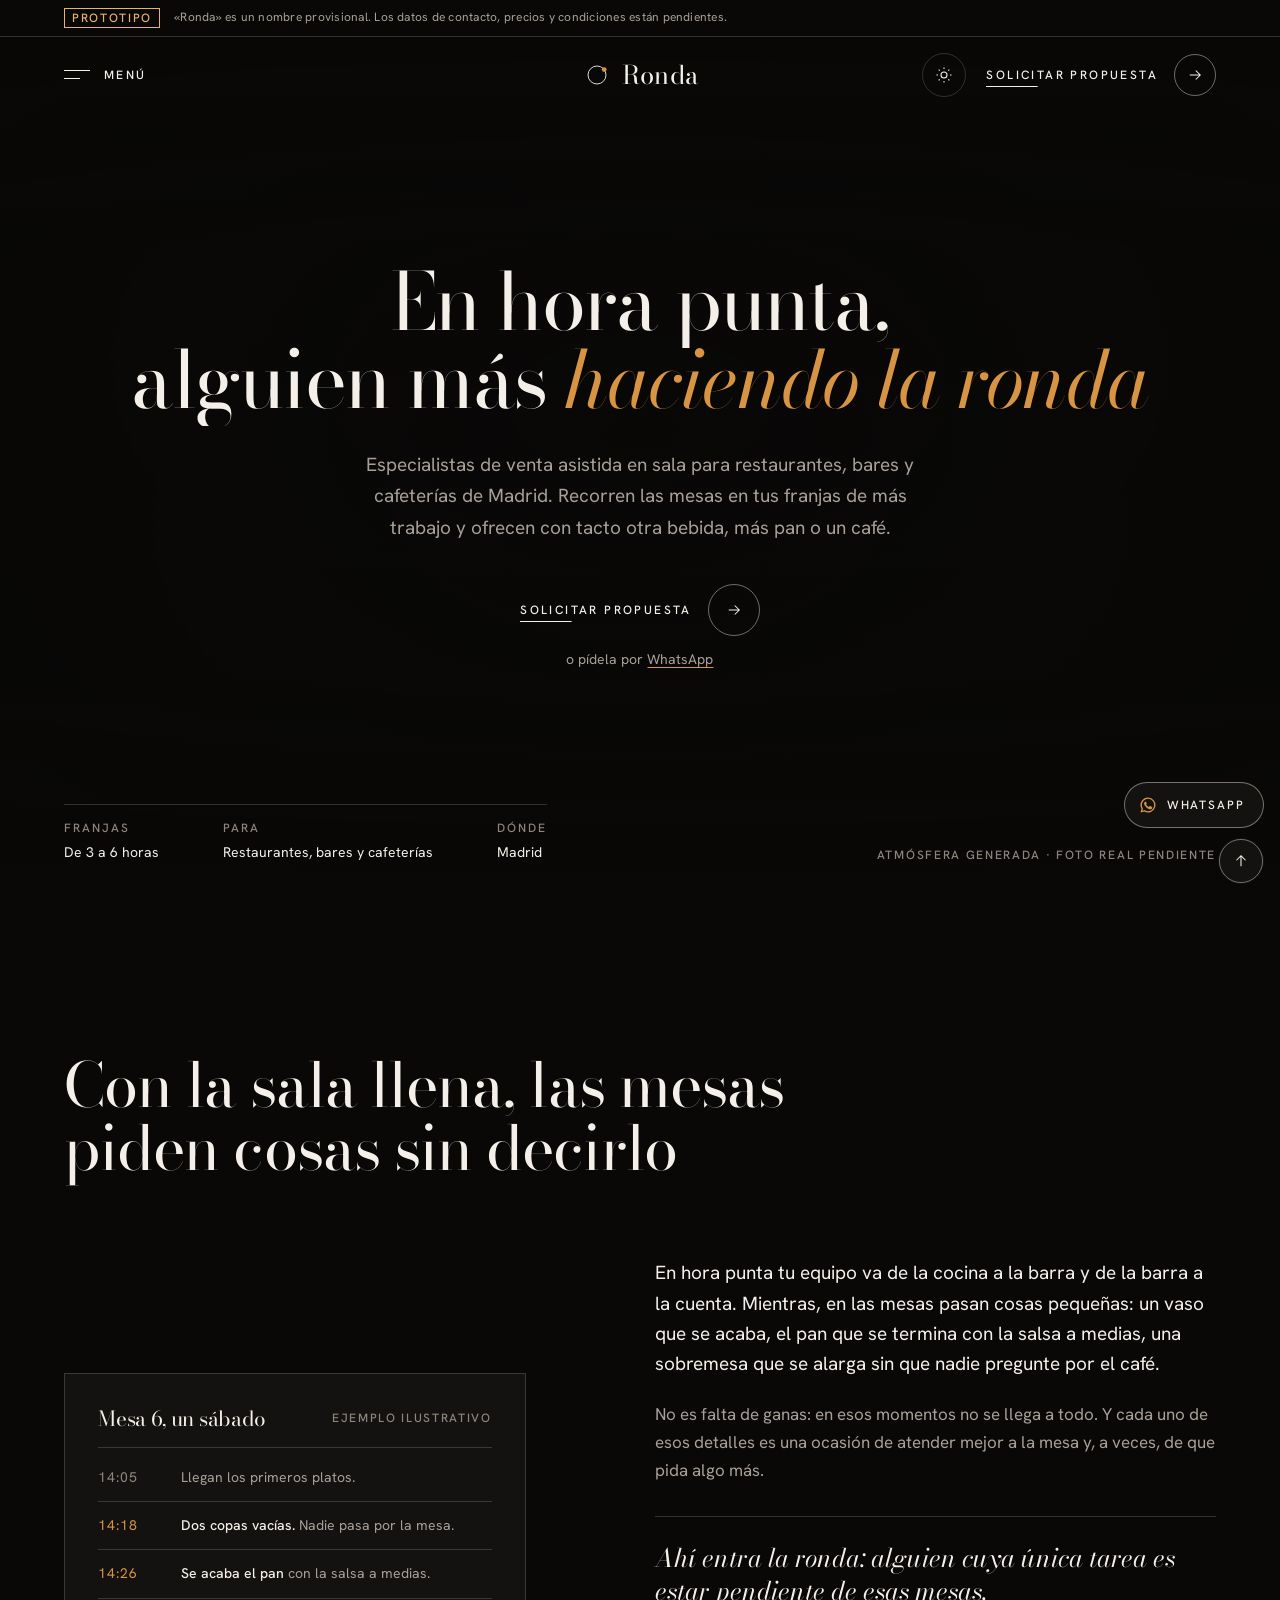
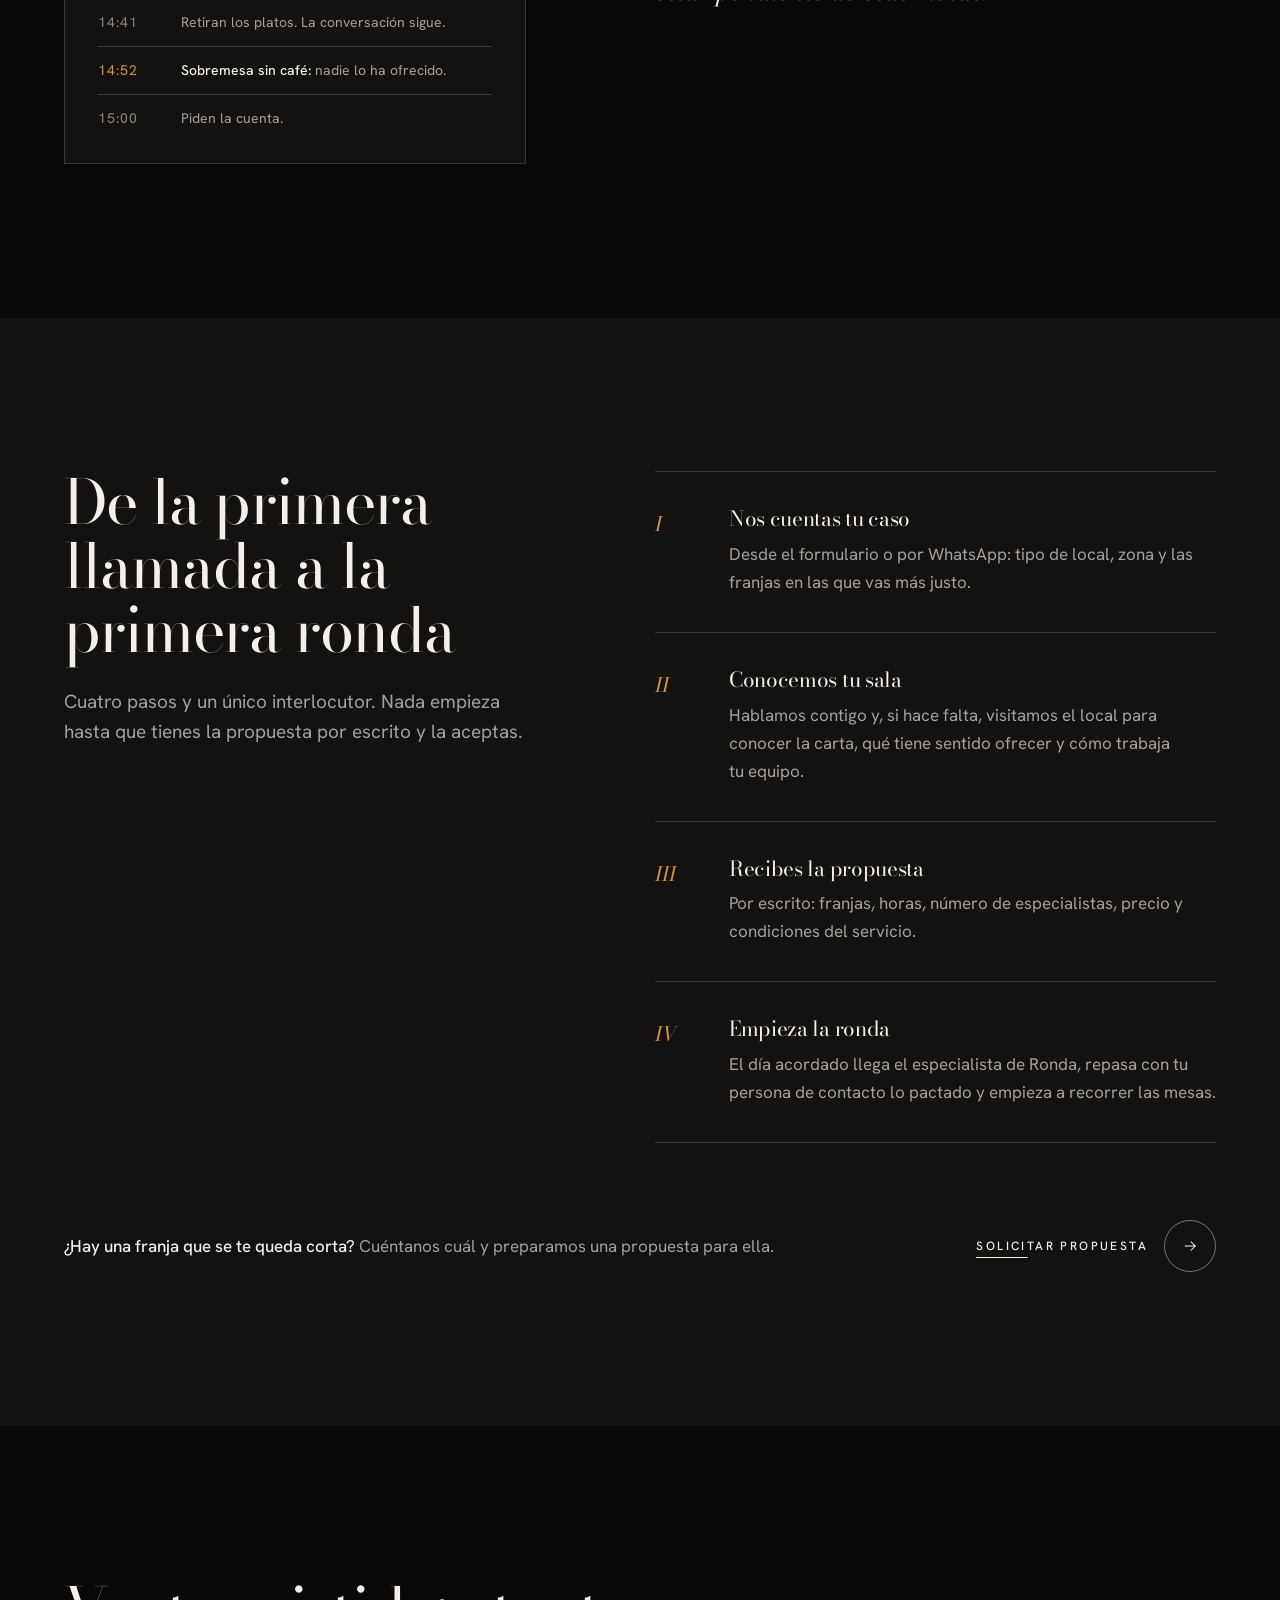
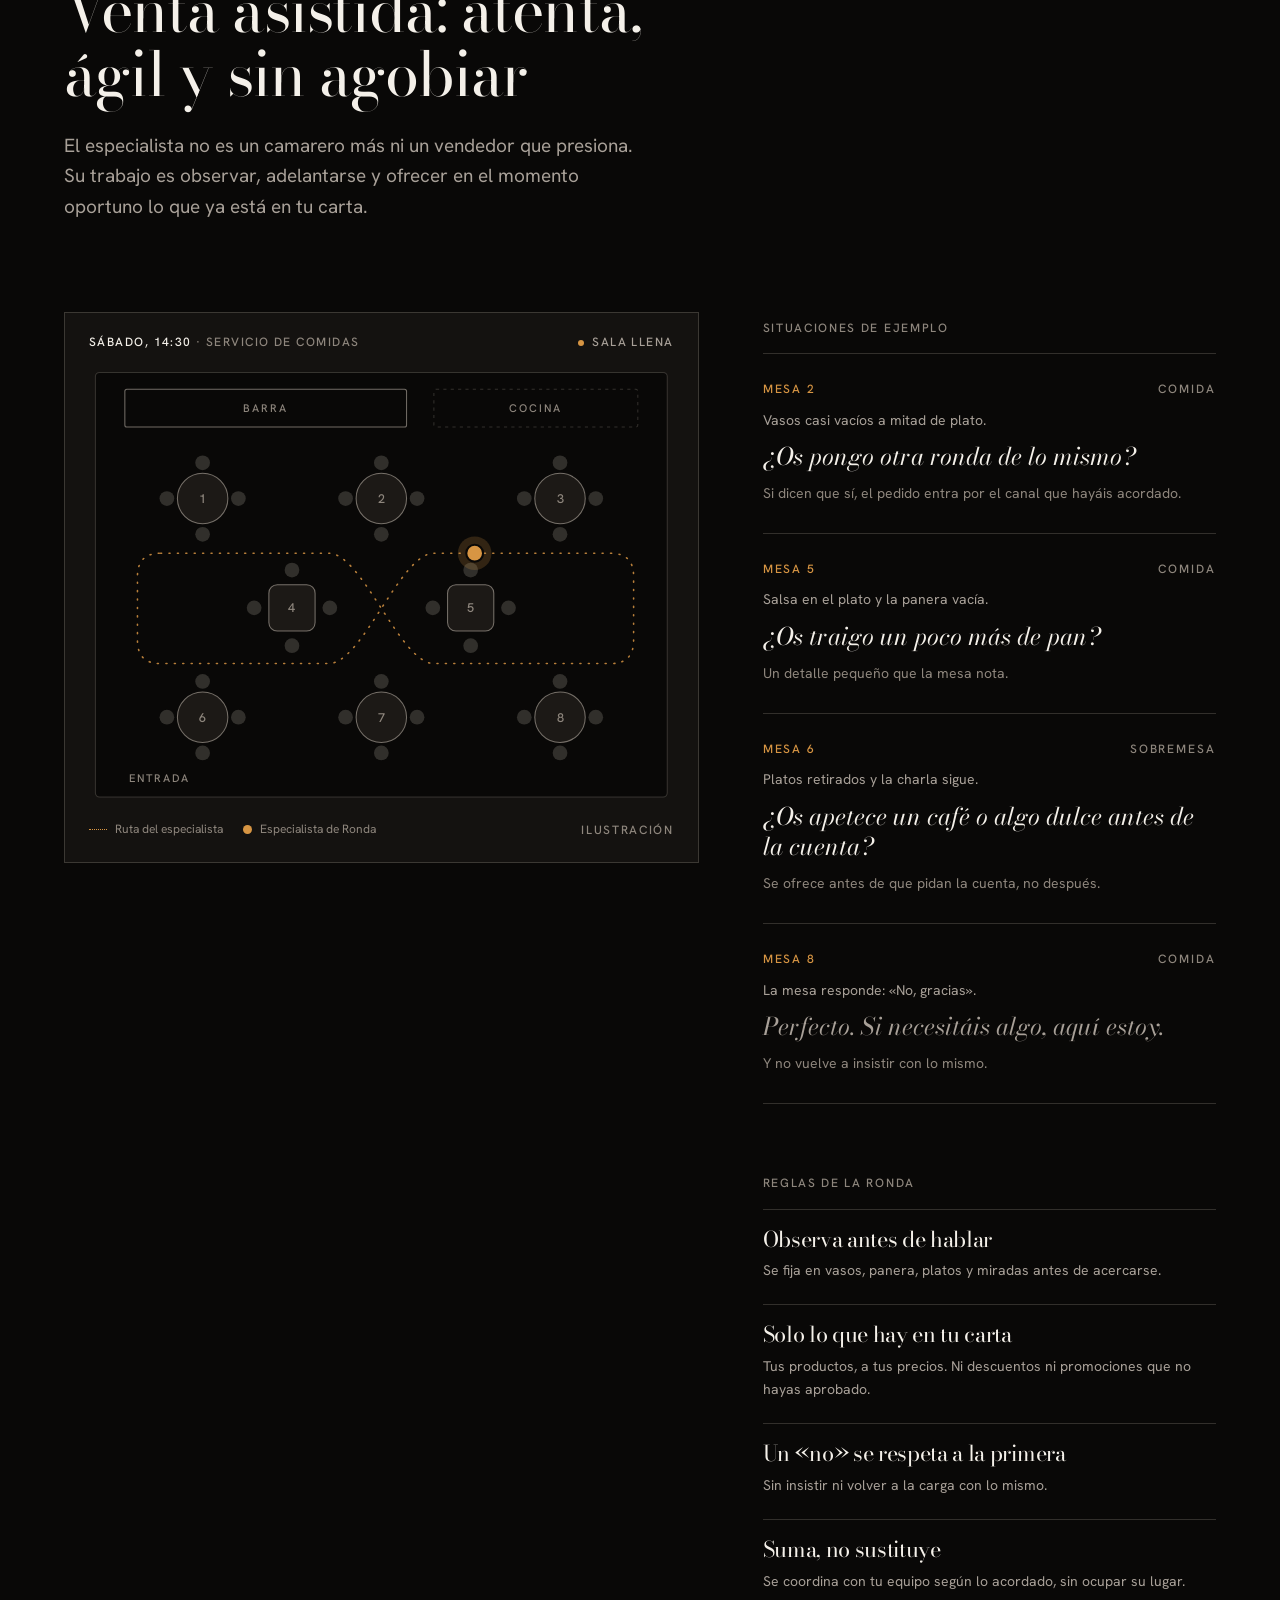
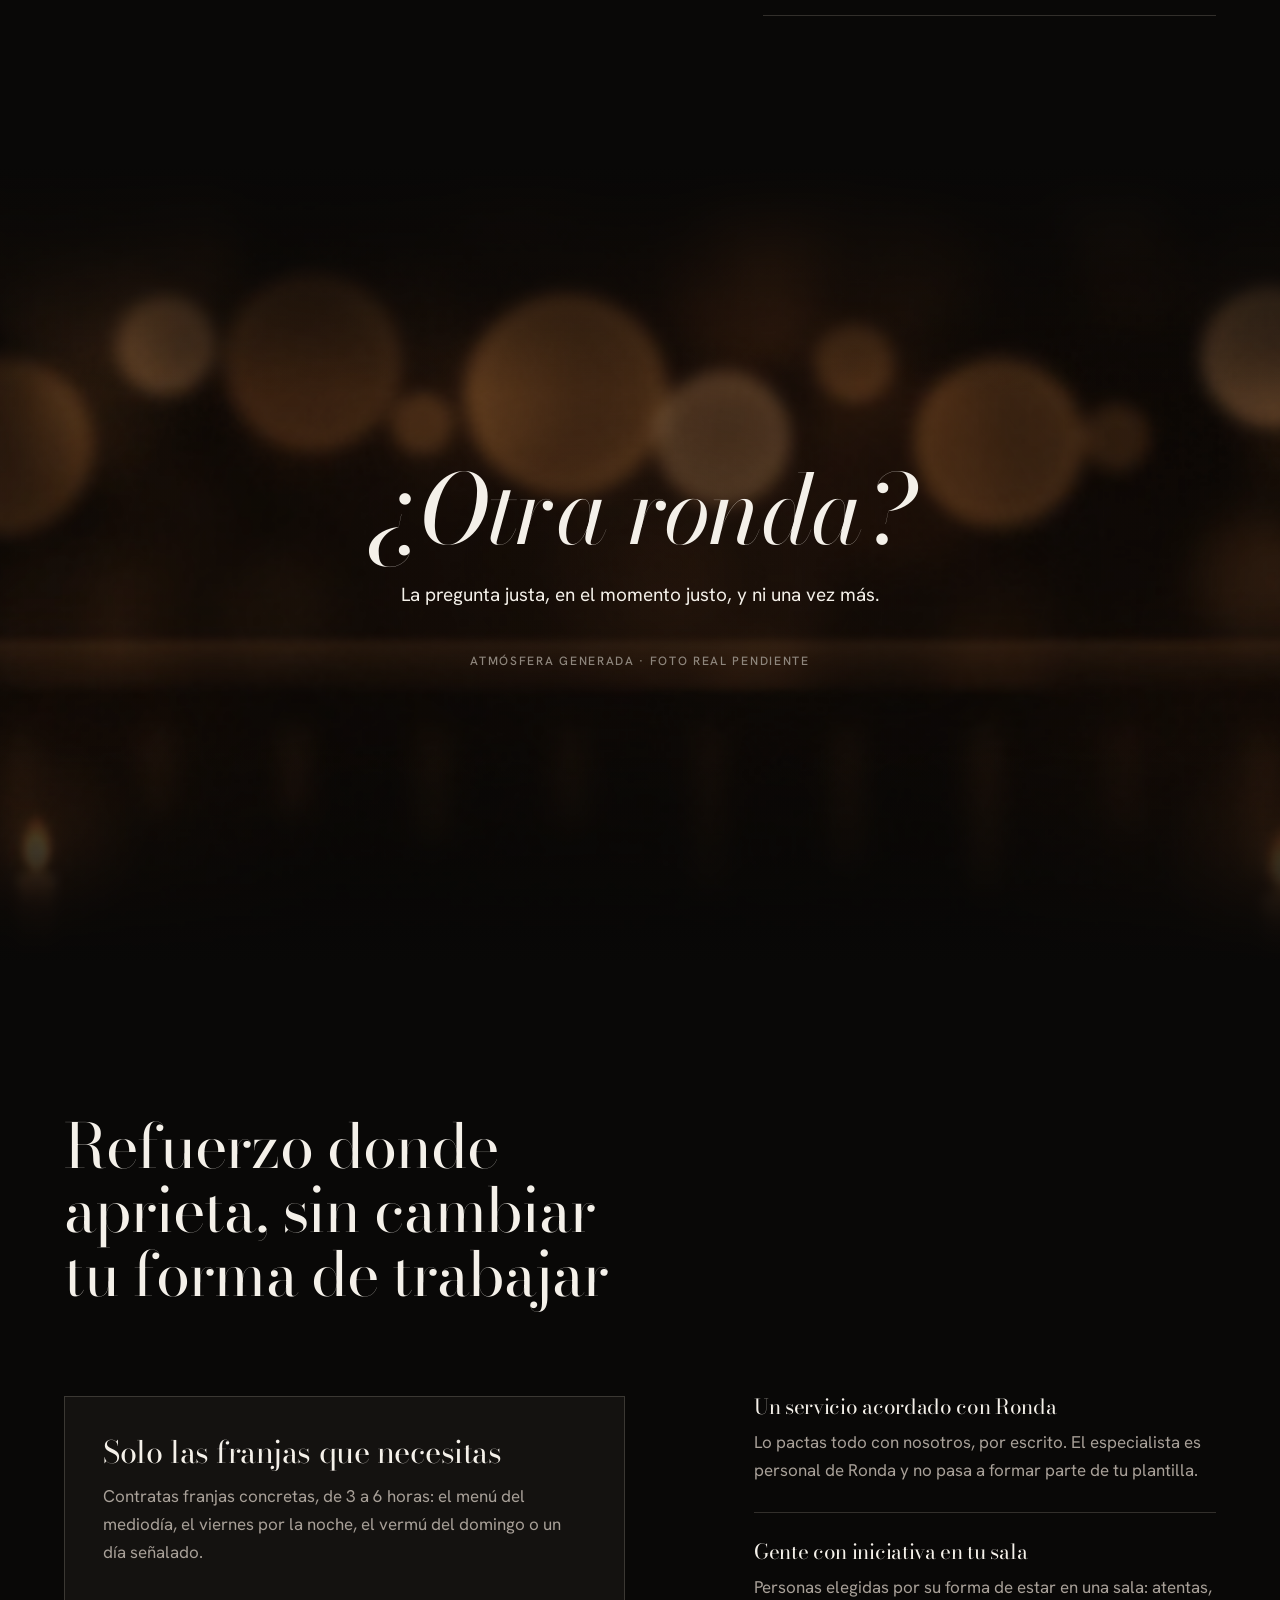
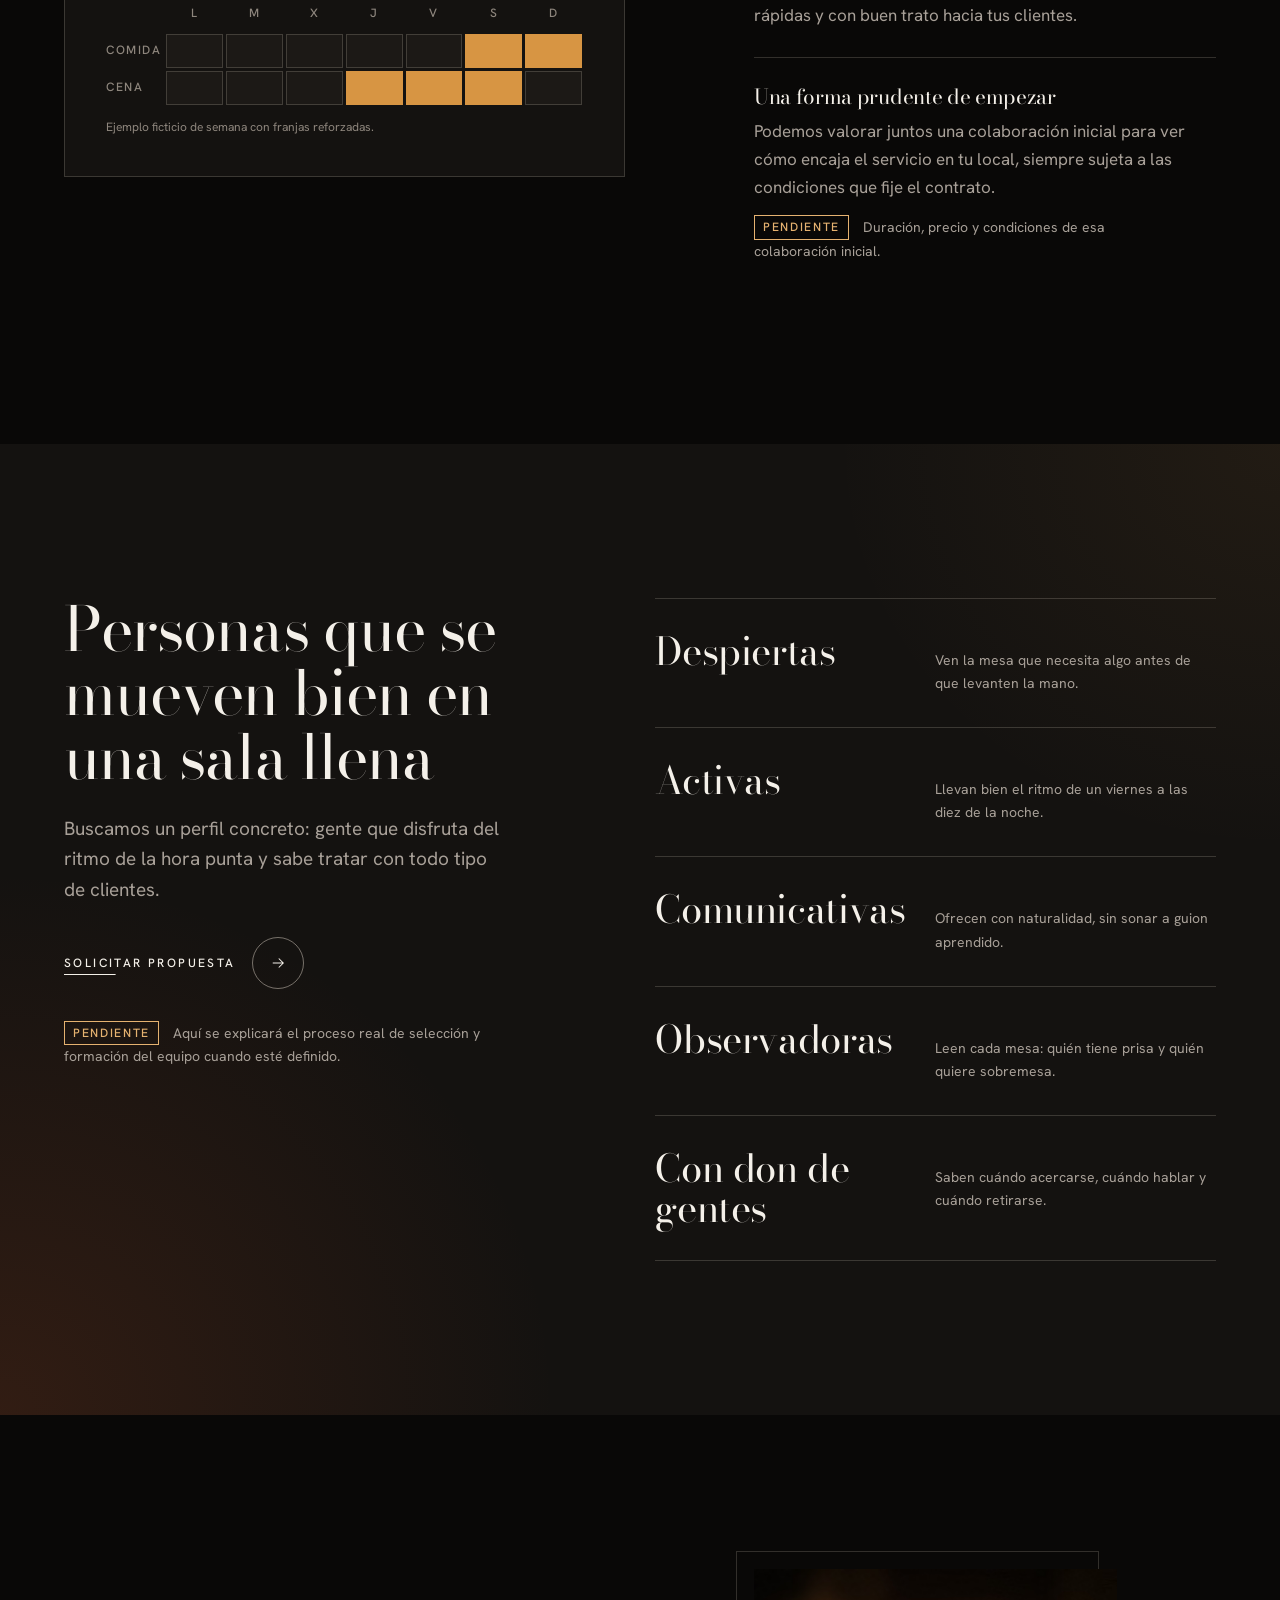
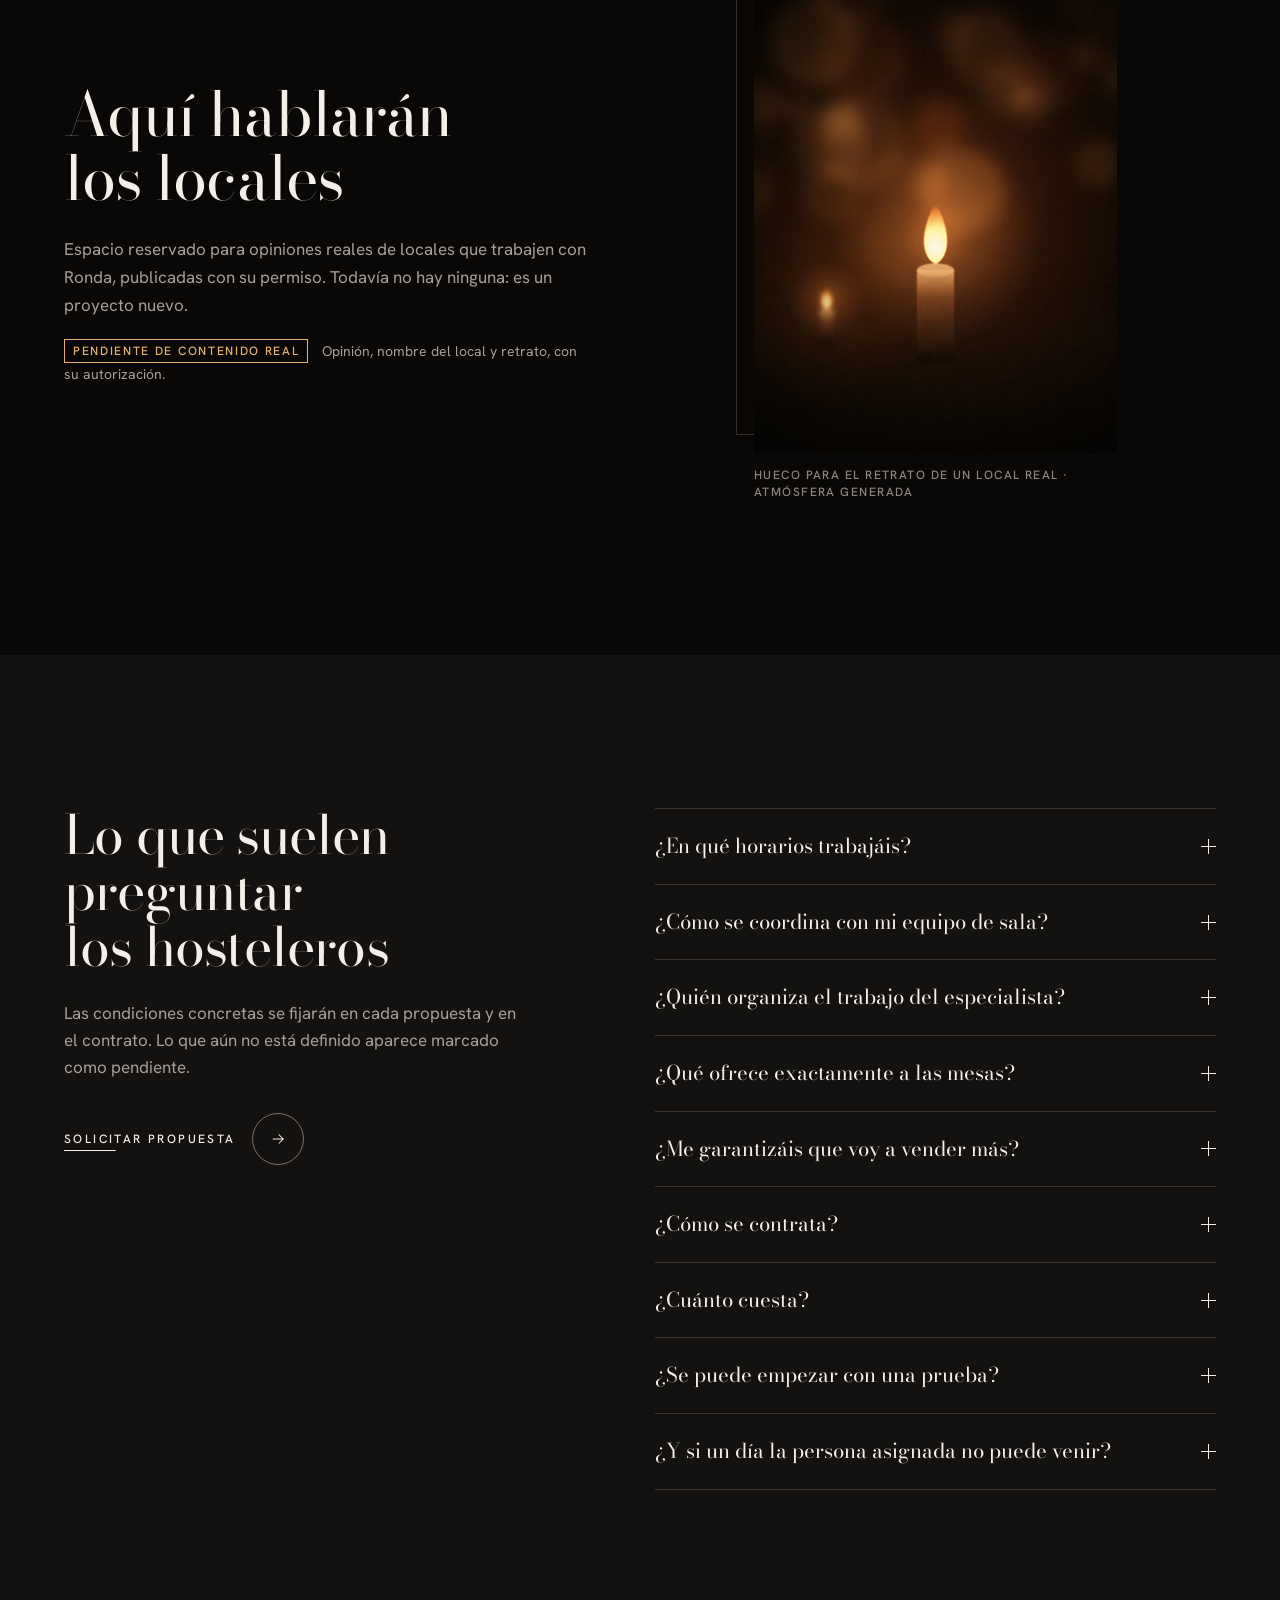
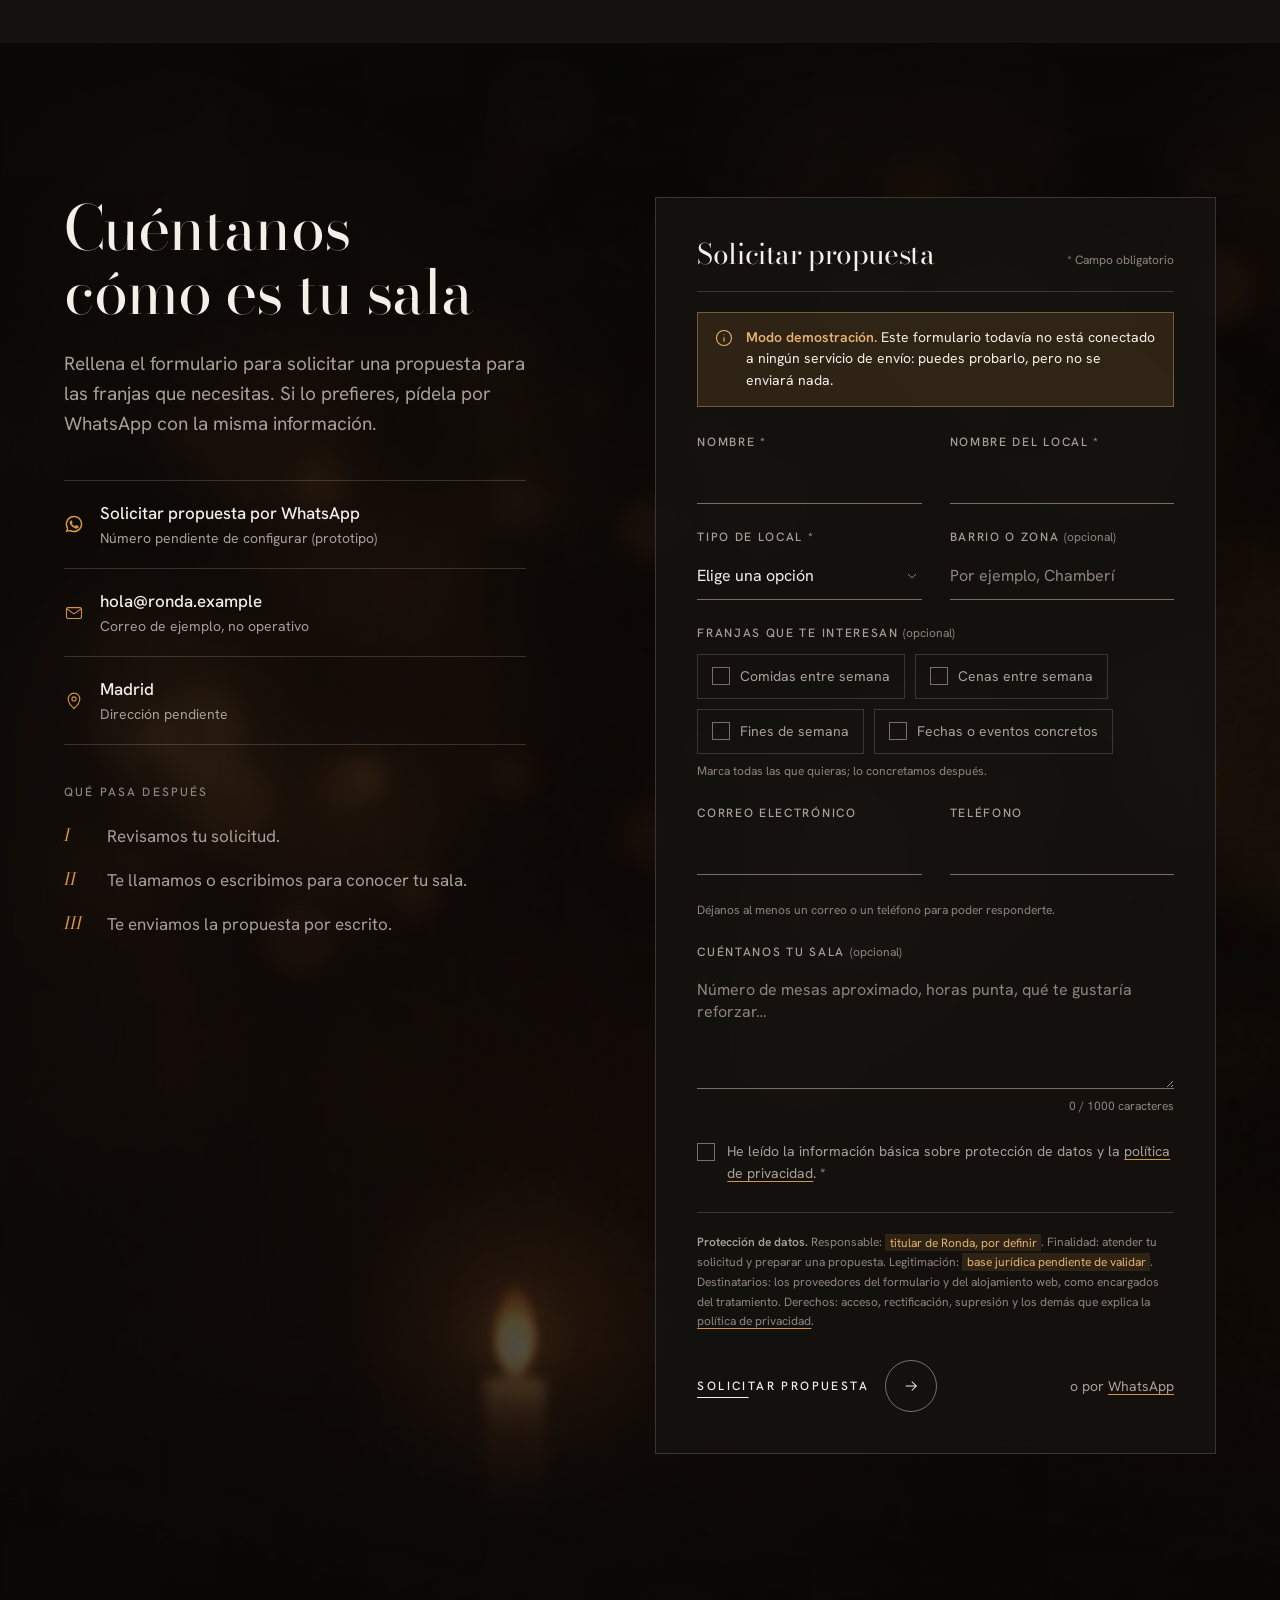
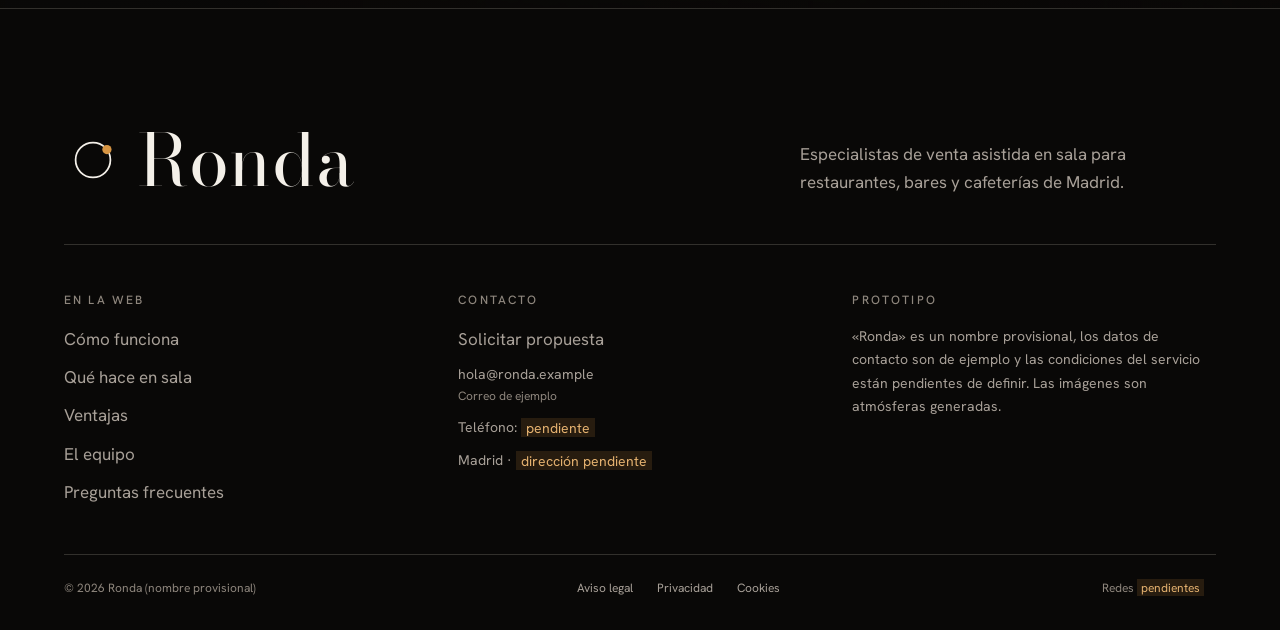
==== commit be909166: "estetica LNT" ====
--- a/index.html
+++ b/index.html
@@ -5,10 +5,9 @@
 <meta name="viewport" content="width=device-width, initial-scale=1, viewport-fit=cover">
 <title>Ronda | Refuerzo de sala y venta asistida para hostelería en Madrid</title>
 <meta name="description" content="Especialistas de venta asistida en sala para restaurantes, bares y cafeterías de Madrid, en franjas de 3 a 6 horas: atentos a cada mesa en tus horas punta.">
-<!-- PENDIENTE: «ronda.example» es un dominio de ejemplo (reservado, no existe). Sustitúyelo por el real antes de publicar. -->
 <link rel="canonical" href="https://ronda.example/">
-<meta name="theme-color" content="#1A100E">
-<meta name="color-scheme" content="light dark">
+<meta name="theme-color" content="#090807">
+<meta name="color-scheme" content="dark light">
 <meta property="og:type" content="website">
 <meta property="og:locale" content="es_ES">
 <meta property="og:site_name" content="Ronda">
@@ -18,166 +17,94 @@
 <meta property="og:image" content="https://ronda.example/assets/img/og-ronda.png">
 <meta property="og:image:width" content="1200">
 <meta property="og:image:height" content="630">
-<meta property="og:image:alt" content="Ronda, venta asistida en sala: un vaso de vermut con una aceituna flotando sobre las palabras «¿Otra ronda?»">
+<meta property="og:image:alt" content="Ronda, venta asistida en sala: una sala a la luz de las velas con el titular «En hora punta, alguien más haciendo la ronda»">
 <meta name="twitter:card" content="summary_large_image">
 <link rel="icon" href="favicon.svg" type="image/svg+xml">
 <link rel="icon" href="favicon.ico" sizes="32x32">
 <link rel="apple-touch-icon" href="apple-touch-icon.png">
 <link rel="manifest" href="site.webmanifest">
-<link rel="preload" href="assets/fonts/anton-latin-400-normal.woff2" as="font" type="font/woff2" crossorigin>
-<link rel="preload" href="assets/fonts/plus-jakarta-sans-latin-wght-normal.woff2" as="font" type="font/woff2" crossorigin>
+<link rel="preload" href="assets/fonts/bodoni-moda-latin-standard-normal.woff2" as="font" type="font/woff2" crossorigin>
+<link rel="preload" href="assets/fonts/hanken-grotesk-latin-wght-normal.woff2" as="font" type="font/woff2" crossorigin>
+<link rel="preload" as="image" type="image/avif" href="assets/img/atmosfera/sala-noche-2400.avif" imagesrcset="assets/img/atmosfera/sala-noche-1400.avif 1400w, assets/img/atmosfera/sala-noche-2400.avif 2400w" imagesizes="100vw" media="(min-width: 761px)">
 <link rel="stylesheet" href="assets/css/site.css">
 <script src="assets/js/tema.js"></script>
 <script type="application/ld+json">{"@context":"https://schema.org","@graph":[{"@type":"Organization","@id":"https://ronda.example/#organizacion","name":"Ronda","alternateName":"Ronda, venta asistida en sala","url":"https://ronda.example/","logo":"https://ronda.example/assets/img/icono-512.png","description":"Empresa de Madrid que ofrece especialistas de venta asistida en sala para restaurantes, bares y otros negocios de hostelería en franjas de alta demanda.","areaServed":{"@type":"City","name":"Madrid"}},{"@type":"Service","@id":"https://ronda.example/#servicio","name":"Refuerzo de sala con venta asistida","serviceType":"Personal de sala para hostelería: venta asistida en mesa","description":"Especialistas de venta asistida en sala que, durante franjas de 3 a 6 horas, recorren las mesas, detectan necesidades y ofrecen productos de la carta del local con tacto.","provider":{"@id":"https://ronda.example/#organizacion"},"areaServed":{"@type":"City","name":"Madrid"},"audience":{"@type":"BusinessAudience","audienceType":"Restaurantes, bares, cafeterías y otros negocios de hostelería"}},{"@type":"WebSite","@id":"https://ronda.example/#web","url":"https://ronda.example/","name":"Ronda","inLanguage":"es-ES","publisher":{"@id":"https://ronda.example/#organizacion"}}]}</script>
 </head>
-<body>
+<body class="con-portada">
 <a class="saltar" href="#contenido">Saltar al contenido</a>
 
 <aside class="proto-barra" aria-label="Aviso de prototipo"><div class="wrap"><span class="tag">Prototipo</span><span>«Ronda» es un nombre provisional. Los datos de contacto, precios y condiciones están pendientes.</span></div></aside>
 
 <header class="cab" id="cabecera">
-  <div class="wrap">
+  <div class="wrap cab-in">
+    <button class="btn-menu" type="button" aria-expanded="false" aria-controls="menu"><span class="hamb" aria-hidden="true"><i></i><i></i></span><span class="btn-menu-txt">Menú</span></button>
     <a class="marca" href="index.html" aria-label="Ronda, nombre provisional. Ir al inicio">
-      <svg class="logo" viewBox="0 0 40 40" aria-hidden="true"><rect class="logo-fondo" width="40" height="40" rx="12"/><circle class="logo-aro" cx="20" cy="20" r="10.5"/><circle class="logo-punto" cx="28.4" cy="13.7" r="3.6"/></svg>
-      <span class="marca-txt"><b>ronda</b><small>Venta asistida en sala</small></span>
+      <svg class="logo" viewBox="0 0 40 40" aria-hidden="true"><circle class="logo-aro" cx="20" cy="20" r="12"/><circle class="logo-punto" cx="29.6" cy="12.8" r="3.2"/></svg>
+      <span class="marca-txt">Ronda</span>
     </a>
-    <nav class="menu" id="menu" aria-label="Principal">
-      <ul>
-        <li><a href="#como-funciona">Cómo funciona</a></li>
-        <li><a href="#en-sala">En sala</a></li>
-        <li><a href="#ventajas">Ventajas</a></li>
-        <li><a href="#equipo">Equipo</a></li>
-        <li><a href="#preguntas">Preguntas</a></li>
-        <li class="menu-cta"><a class="btn btn-primario" href="#contacto">Solicitar propuesta</a></li>
-      </ul>
-    </nav>
     <div class="cab-acciones">
-      <button class="btn-icono btn-tema" type="button" aria-pressed="false" aria-label="Cambiar a modo oscuro"><svg class="icono luna" viewBox="0 0 24 24" fill="none" stroke="currentColor" stroke-width="1.7" aria-hidden="true"><path d="M20 14.5A8 8 0 0 1 9.5 4a8 8 0 1 0 10.5 10.5Z"/></svg><svg class="icono sol" viewBox="0 0 24 24" fill="none" stroke="currentColor" stroke-width="1.7" aria-hidden="true"><circle cx="12" cy="12" r="4"/><path d="M12 2v2M12 20v2M2 12h2M20 12h2M4.9 4.9l1.4 1.4M17.7 17.7l1.4 1.4M4.9 19.1l1.4-1.4M17.7 6.3l1.4-1.4"/></svg></button>
-      <a class="btn btn-primario btn-peq" href="#contacto">Solicitar propuesta</a>
-      <button class="btn-menu" type="button" aria-expanded="false" aria-controls="menu">Menú</button>
+      <button class="btn-icono btn-tema" type="button" aria-pressed="false" aria-label="Cambiar a modo claro"><svg class="icono luna" viewBox="0 0 24 24" fill="none" stroke="currentColor" stroke-width="1.4" aria-hidden="true"><path d="M20 14.5A8 8 0 0 1 9.5 4a8 8 0 1 0 10.5 10.5Z"/></svg><svg class="icono sol" viewBox="0 0 24 24" fill="none" stroke="currentColor" stroke-width="1.4" aria-hidden="true"><circle cx="12" cy="12" r="4"/><path d="M12 2v2M12 20v2M2 12h2M20 12h2M4.9 4.9l1.4 1.4M17.7 17.7l1.4 1.4M4.9 19.1l1.4-1.4M17.7 6.3l1.4-1.4"/></svg></button>
+      <a class="cta cta-cab" href="#contacto"><span class="cta-txt">Solicitar propuesta</span><span class="cta-circulo" aria-hidden="true"><svg viewBox="0 0 24 24" fill="none" stroke="currentColor" stroke-width="1.4"><path d="M5 12h14M13 6l6 6-6 6"/></svg></span></a>
     </div>
   </div>
+  <div class="progreso" aria-hidden="true"><span></span></div>
 </header>
 
+<nav class="menu" id="menu" aria-label="Principal">
+  <div class="wrap menu-in">
+    <ul class="menu-lista">
+      <li><a href="#oportunidad">La oportunidad</a></li>
+      <li><a href="#como-funciona">Cómo funciona</a></li>
+      <li><a href="#en-sala">En sala</a></li>
+      <li><a href="#ventajas">Ventajas</a></li>
+      <li><a href="#equipo">El equipo</a></li>
+      <li><a href="#preguntas">Preguntas</a></li>
+      <li class="menu-cta"><a href="#contacto">Solicitar propuesta</a></li>
+    </ul>
+    <div class="menu-pie">
+      <p>Refuerzo de sala para hostelería en Madrid</p>
+      <p>hola@ronda.example <span class="etiqueta">Correo de ejemplo</span></p>
+    </div>
+  </div>
+</nav>
+
 <main id="contenido">
 
-  <!-- 1. PORTADA -->
-  <section class="portada hero" id="inicio" aria-labelledby="titulo">
-    <div class="wrap">
-      <p class="antetitulo hero-antetitulo entra">Refuerzo de sala para hostelería · Madrid</p>
-      <div class="hero-escena">
-        <p class="hero-gigante" aria-hidden="true"><span>¿Otra</span> <span>ronda?</span></p>
-        <div class="hero-vaso">
-        <svg class="vaso" viewBox="0 -56 360 536" aria-hidden="true" focusable="false">
-          <defs>
-            <linearGradient id="v-liquido" x1="0" y1="0" x2="0" y2="1"><stop offset="0" stop-color="#C9512A"/><stop offset=".3" stop-color="#9A2316"/><stop offset="1" stop-color="#4A0B07"/></linearGradient>
-            <linearGradient id="v-volumen" x1="0" y1="0" x2="1" y2="0"><stop offset="0" stop-color="#000" stop-opacity=".45"/><stop offset=".28" stop-color="#000" stop-opacity="0"/><stop offset=".62" stop-color="#fff" stop-opacity=".06"/><stop offset=".8" stop-color="#000" stop-opacity="0"/><stop offset="1" stop-color="#000" stop-opacity=".5"/></linearGradient>
-            <linearGradient id="v-superficie" x1="0" y1="0" x2="1" y2="1"><stop offset="0" stop-color="#F09A5A"/><stop offset=".55" stop-color="#C9512A"/><stop offset="1" stop-color="#8E2014"/></linearGradient>
-            <linearGradient id="v-cristal" x1="0" y1="0" x2="1" y2="0"><stop offset="0" stop-color="#fff" stop-opacity=".22"/><stop offset=".18" stop-color="#fff" stop-opacity=".05"/><stop offset=".7" stop-color="#fff" stop-opacity=".03"/><stop offset="1" stop-color="#fff" stop-opacity=".2"/></linearGradient>
-            <linearGradient id="v-brillo" x1="0" y1="0" x2="0" y2="1"><stop offset="0" stop-color="#fff" stop-opacity=".75"/><stop offset=".7" stop-color="#fff" stop-opacity=".25"/><stop offset="1" stop-color="#fff" stop-opacity="0"/></linearGradient>
-            <linearGradient id="v-base" x1="0" y1="0" x2="0" y2="1"><stop offset="0" stop-color="#fff" stop-opacity=".35"/><stop offset="1" stop-color="#fff" stop-opacity=".08"/></linearGradient>
-            <radialGradient id="v-sombra" cx=".5" cy=".5" r=".5"><stop offset="0" stop-color="#000" stop-opacity=".6"/><stop offset="1" stop-color="#000" stop-opacity="0"/></radialGradient>
-            <radialGradient id="v-reflejo" cx=".5" cy=".5" r=".5"><stop offset="0" stop-color="#E0552A" stop-opacity=".55"/><stop offset="1" stop-color="#E0552A" stop-opacity="0"/></radialGradient>
-            <radialGradient id="v-pulpa" cx=".5" cy="1" r="1"><stop offset="0" stop-color="#FFE3A6"/><stop offset=".6" stop-color="#F8B24B"/><stop offset="1" stop-color="#F09331"/></radialGradient>
-            <radialGradient id="v-aceituna" cx=".36" cy=".32" r=".8"><stop offset="0" stop-color="#C4CC6A"/><stop offset=".45" stop-color="#83902F"/><stop offset="1" stop-color="#3A4512"/></radialGradient>
-            <linearGradient id="v-palillo" x1="0" y1="0" x2="1" y2="1"><stop offset="0" stop-color="#F0D8AE"/><stop offset="1" stop-color="#B98A52"/></linearGradient>
-          </defs>
-        
-          <!-- sombra y reflejo en la mesa -->
-          <ellipse cx="180" cy="452" rx="150" ry="17" fill="url(#v-sombra)"/>
-          <ellipse cx="200" cy="455" rx="80" ry="9" fill="url(#v-reflejo)"/>
-        
-          <!-- rodaja de naranja (detrás del hielo) -->
-          <g transform="rotate(-16 238 168)">
-            <path d="M186 168a52 52 0 0 1 104 0Z" fill="url(#v-pulpa)"/>
-            <path d="M186 168a52 52 0 0 1 104 0" fill="none" stroke="#E0741E" stroke-width="7"/>
-            <path d="M192 168a46 46 0 0 1 92 0" fill="none" stroke="#FFEBC8" stroke-width="3"/>
-            <path d="M238 168V126M238 168l-27-32M238 168l27-32M238 168l-40-15M238 168l40-15" stroke="#FFE2AE" stroke-width="2.4" stroke-linecap="round" opacity=".9"/>
-          </g>
-        
-          <!-- vermut -->
-          <path d="M72 180 L84 390 Q85 397 93 397 L267 397 Q275 397 276 390 L288 180 Z" fill="url(#v-liquido)" fill-opacity=".8"/>
-          <path d="M72 180 L84 390 Q85 397 93 397 L267 397 Q275 397 276 390 L288 180 Z" fill="url(#v-volumen)" fill-opacity=".85"/>
-          <ellipse cx="180" cy="180" rx="108" ry="14" fill="url(#v-superficie)"/>
-          <ellipse cx="150" cy="177" rx="44" ry="4" fill="#FFD2A8" fill-opacity=".45"/>
-          <path d="M84 196 L94 380" stroke="#FF9A6B" stroke-opacity=".25" stroke-width="10" stroke-linecap="round"/>
-        
-          <!-- hielo -->
-          <g fill="#fff" fill-opacity=".26" stroke="#fff" stroke-opacity=".7" stroke-width="1.5">
-            <rect x="96" y="146" width="72" height="68" rx="13" transform="rotate(-12 132 180)"/>
-            <rect x="170" y="140" width="66" height="62" rx="12" transform="rotate(9 203 171)"/>
-            <rect x="128" y="236" width="62" height="56" rx="12" transform="rotate(18 159 264)" fill-opacity=".12" stroke-opacity=".35"/>
-          </g>
-          <g stroke="#fff" stroke-width="2" stroke-linecap="round" fill="none" opacity=".75">
-            <path d="M110 160l14-3" transform="rotate(-12 132 180)"/>
-            <path d="M182 150l14 2" transform="rotate(9 203 171)"/>
-          </g>
-        
-          <!-- el vermut cubre la parte sumergida -->
-          <path d="M72 180 A108 14 0 0 0 288 180 L276 390 Q275 397 267 397 L93 397 Q85 397 84 390 Z" fill="#7A170E" fill-opacity=".3"/>
-        
-          <!-- cristal -->
-          <path d="M62 120 L80 432 Q81 446 97 446 L263 446 Q279 446 280 432 L298 120 Z" fill="url(#v-cristal)"/>
-          <path d="M84 398 L80 432 Q81 446 97 446 L263 446 Q279 446 280 432 L276 398 Z" fill="url(#v-base)"/>
-          <path d="M90 404 L88 430 Q89 438 100 438 L260 438 Q271 438 272 430 L270 404 Z" fill="#9A2316" fill-opacity=".28"/>
-          <ellipse cx="180" cy="398" rx="96" ry="8" fill="none" stroke="#fff" stroke-opacity=".45" stroke-width="1.5"/>
-          <path d="M74 136 L90 420" stroke="url(#v-brillo)" stroke-width="11" stroke-linecap="round"/>
-          <path d="M96 150 L104 300" stroke="#fff" stroke-opacity=".28" stroke-width="4" stroke-linecap="round"/>
-          <path d="M285 140 L271 420" stroke="#fff" stroke-opacity=".22" stroke-width="5" stroke-linecap="round"/>
-          <path d="M62 120 L80 432 Q81 446 97 446 L263 446 Q279 446 280 432 L298 120" fill="none" stroke="#fff" stroke-opacity=".5" stroke-width="2"/>
-          <ellipse cx="180" cy="120" rx="118" ry="16" fill="none" stroke="#fff" stroke-opacity=".8" stroke-width="2.5"/>
-          <!-- gotas de condensación -->
-          <g fill="#fff" fill-opacity=".45">
-            <circle cx="112" cy="330" r="3"/><circle cx="124" cy="352" r="2"/><circle cx="246" cy="310" r="2.6"/><circle cx="232" cy="356" r="3.4"/><circle cx="150" cy="372" r="2.2"/><circle cx="214" cy="248" r="2"/><circle cx="104" cy="262" r="2.4"/><circle cx="262" cy="230" r="2"/>
-          </g>
-        
-          <!-- aceituna en su palillo, flotando -->
-          <g class="aceituna">
-            <ellipse class="aceituna-sombra" cx="186" cy="182" rx="30" ry="5" fill="#2A0604" fill-opacity=".35"/>
-            <g class="aceituna-cuerpo">
-              <path d="M100 -29 L262 84" stroke="url(#v-palillo)" stroke-width="6" stroke-linecap="round"/>
-              <ellipse cx="171" cy="21" rx="40" ry="30" transform="rotate(35 171 21)" fill="url(#v-aceituna)"/>
-              <ellipse cx="142" cy="0" rx="12" ry="10.5" transform="rotate(35 142 0)" fill="#D23A1F"/>
-              <ellipse cx="139" cy="-3" rx="5" ry="3" transform="rotate(35 139 -3)" fill="#fff" fill-opacity=".35"/>
-              <ellipse cx="164" cy="6" rx="14" ry="5.5" transform="rotate(35 164 6)" fill="#fff" fill-opacity=".42"/>
-              <path d="M206 58q3 9-2 12.5t-8-4q1.5-5 10-8.5Z" fill="#B8381C"/>
-              <path d="M197 86q2 6-1.6 8.4t-5.4-2.6q1-3.4 7-5.8Z" fill="#B8381C" opacity=".75"/>
-            </g>
-          </g>
-        </svg>
-        </div>
-      </div>
-      <div class="hero-pie">
-        <h1 id="titulo" class="entra">En hora punta, alguien más haciendo la ronda</h1>
-        <div class="hero-dcha">
-          <p class="entrada entra">Especialistas de venta asistida en sala para tus franjas de más trabajo, de 3 a 6 horas. Recorren las mesas y ofrecen con tacto otra bebida, más pan o un café mientras tu equipo sigue con lo suyo.</p>
-          <div class="acciones entra">
-            <a class="btn btn-primario" href="#contacto">Solicitar propuesta <svg class="icono flecha" viewBox="0 0 24 24" fill="none" stroke="currentColor" stroke-width="1.9" aria-hidden="true"><path d="M5 12h14M13 6l6 6-6 6"/></svg></a>
-            <p class="nota-cta">o pídela por <a class="enlace" data-whatsapp href="#contacto">WhatsApp</a></p>
-          </div>
-          <dl class="hechos entra">
-            <div><dt>Franjas</dt><dd>De 3 a 6 horas</dd></div>
-            <div><dt>Para</dt><dd>Restaurantes, bares y cafeterías</dd></div>
-            <div><dt>Dónde</dt><dd>Madrid</dd></div>
-          </dl>
-        </div>
-      </div>
-    </div>
-  </section>
-
-  <div class="cinta" aria-hidden="true">
-    <div class="cinta-pista">
-      <span>Menú del mediodía</span><span>Viernes noche</span><span>Vermú del domingo</span><span>Terrazas</span><span>Fechas señaladas</span><span>Eventos</span>
-      <span>Menú del mediodía</span><span>Viernes noche</span><span>Vermú del domingo</span><span>Terrazas</span><span>Fechas señaladas</span><span>Eventos</span>
-    </div>
-  </div>
-
-  <!-- 2. LA OPORTUNIDAD -->
-  <section class="seccion alt" id="oportunidad" aria-labelledby="t-oportunidad">
+  <!-- Portada -->
+  <section class="hero portada" id="inicio" aria-labelledby="titulo">
+    <div class="hero-fondo" aria-hidden="true">
+      <picture>
+        <source media="(max-width: 760px)" type="image/avif" srcset="assets/img/atmosfera/sala-noche-vertical-750.avif 750w, assets/img/atmosfera/sala-noche-vertical-1100.avif 1100w" sizes="100vw">
+        <source media="(max-width: 760px)" type="image/webp" srcset="assets/img/atmosfera/sala-noche-vertical-750.webp 750w, assets/img/atmosfera/sala-noche-vertical-1100.webp 1100w" sizes="100vw">
+        <source type="image/avif" srcset="assets/img/atmosfera/sala-noche-1400.avif 1400w, assets/img/atmosfera/sala-noche-2400.avif 2400w" sizes="100vw">
+        <source type="image/webp" srcset="assets/img/atmosfera/sala-noche-1400.webp 1400w, assets/img/atmosfera/sala-noche-2400.webp 2400w" sizes="100vw">
+        <img src="assets/img/atmosfera/sala-noche-1400.webp" alt="" width="2400" height="1400" fetchpriority="high" decoding="async">
+      </picture>
+      <canvas class="hero-luces"></canvas>
+    </div>
+    <div class="wrap hero-contenido">
+      <h1 id="titulo" class="hero-titulo"><span class="linea"><span>En hora punta,</span></span> <span class="linea"><span>alguien más <em>haciendo la ronda</em></span></span></h1>
+      <p class="hero-entrada">Especialistas de venta asistida en sala para restaurantes, bares y cafeterías de Madrid. Recorren las mesas en tus franjas de más trabajo y ofrecen con tacto otra bebida, más pan o un café.</p>
+      <div class="hero-acciones">
+        <a class="cta" href="#contacto"><span class="cta-txt">Solicitar propuesta</span><span class="cta-circulo" aria-hidden="true"><svg viewBox="0 0 24 24" fill="none" stroke="currentColor" stroke-width="1.4"><path d="M5 12h14M13 6l6 6-6 6"/></svg></span></a>
+        <p class="nota-cta">o pídela por <a class="enlace" data-whatsapp href="#contacto">WhatsApp</a></p>
+      </div>
+    </div>
+    <div class="wrap hero-pie">
+      <dl class="hechos">
+        <div><dt>Franjas</dt><dd>De 3 a 6 horas</dd></div>
+        <div><dt>Para</dt><dd>Restaurantes, bares y cafeterías</dd></div>
+        <div><dt>Dónde</dt><dd>Madrid</dd></div>
+      </dl>
+      <p class="hero-nota">Atmósfera generada · foto real pendiente</p>
+    </div>
+  </section>
+
+  <!-- La oportunidad -->
+  <section class="seccion" id="oportunidad" aria-labelledby="t-oportunidad">
     <div class="wrap oportunidad">
-      <div class="texto revelar">
-        <p class="antetitulo">La oportunidad</p>
-        <h2 id="t-oportunidad">Con la sala llena, las mesas piden cosas sin decirlo</h2>
+      <h2 id="t-oportunidad" class="oportunidad-titulo revelar">Con la sala llena, las mesas piden cosas sin decirlo</h2>
+      <div class="oportunidad-texto revelar">
         <p class="intro">En hora punta tu equipo va de la cocina a la barra y de la barra a la cuenta. Mientras, en las mesas pasan cosas pequeñas: un vaso que se acaba, el pan que se termina con la salsa a medias, una sobremesa que se alarga sin que nadie pregunte por el café.</p>
         <p>No es falta de ganas: en esos momentos no se llega a todo. Y cada uno de esos detalles es una ocasión de atender mejor a la mesa y, a veces, de que pida algo más.</p>
         <p class="remate">Ahí entra la ronda: alguien cuya única tarea es estar pendiente de esas mesas.</p>
@@ -185,7 +112,7 @@
       <article class="mesa-tiempo revelar" aria-labelledby="t-mesa6">
         <div class="mesa-tiempo-cab">
           <h3 id="t-mesa6">Mesa 6, un sábado</h3>
-          <span class="chip chip-ejemplo">Ejemplo ilustrativo</span>
+          <span class="etiqueta">Ejemplo ilustrativo</span>
         </div>
         <ol class="linea-tiempo revelar-grupo">
           <li><time>14:05</time><p>Llegan los primeros platos.</p></li>
@@ -199,15 +126,12 @@
     </div>
   </section>
 
-  <!-- 3. CÓMO FUNCIONA -->
-  <section class="seccion" id="como-funciona" aria-labelledby="t-pasos">
-    <div class="wrap">
-      <div class="cabeza revelar">
-        <div>
-          <p class="antetitulo">Cómo funciona</p>
-          <h2 id="t-pasos">De la primera llamada a la primera ronda</h2>
-          <p class="intro">Cuatro pasos y un único interlocutor. Nada empieza hasta que tienes la propuesta por escrito y la aceptas.</p>
-        </div>
+  <!-- Cómo funciona -->
+  <section class="seccion alt" id="como-funciona" aria-labelledby="t-pasos">
+    <div class="wrap pasos-grid">
+      <div class="pasos-cabeza revelar">
+        <h2 id="t-pasos">De la primera llamada a la primera ronda</h2>
+        <p class="intro">Cuatro pasos y un único interlocutor. Nada empieza hasta que tienes la propuesta por escrito y la aceptas.</p>
       </div>
       <ol class="pasos revelar-grupo">
         <li class="paso"><h3>Nos cuentas tu caso</h3><p>Desde el formulario o por WhatsApp: tipo de local, zona y las franjas en las que vas más justo.</p></li>
@@ -217,21 +141,17 @@
       </ol>
       <div class="pasos-pie revelar">
         <p><b>¿Hay una franja que se te queda corta?</b> Cuéntanos cuál y preparamos una propuesta para ella.</p>
-        <a class="btn btn-primario" href="#contacto">Solicitar propuesta <svg class="icono flecha" viewBox="0 0 24 24" fill="none" stroke="currentColor" stroke-width="1.9" aria-hidden="true"><path d="M5 12h14M13 6l6 6-6 6"/></svg></a>
-      </div>
-    </div>
-  </section>
-
-  <!-- 4. QUÉ HACE EL PERSONAL -->
-  <section class="seccion alt" id="en-sala" aria-labelledby="t-sala">
+        <a class="cta" href="#contacto"><span class="cta-txt">Solicitar propuesta</span><span class="cta-circulo" aria-hidden="true"><svg viewBox="0 0 24 24" fill="none" stroke="currentColor" stroke-width="1.4"><path d="M5 12h14M13 6l6 6-6 6"/></svg></span></a>
+      </div>
+    </div>
+  </section>
+
+  <!-- En sala -->
+  <section class="seccion" id="en-sala" aria-labelledby="t-sala">
     <div class="wrap">
-      <div class="cabeza revelar">
-        <div>
-          <p class="antetitulo">En sala</p>
-          <h2 id="t-sala">Venta asistida: atenta, ágil y sin agobiar</h2>
-          <p class="intro">El especialista no es un camarero más ni un vendedor que presiona. Su trabajo es observar, adelantarse y ofrecer en el momento oportuno lo que ya está en tu carta.</p>
-        </div>
-        <span class="chip chip-ejemplo">Situaciones de ejemplo</span>
+      <div class="sala-cabeza revelar">
+        <h2 id="t-sala">Venta asistida: atenta, ágil y sin agobiar</h2>
+        <p class="intro">El especialista no es un camarero más ni un vendedor que presiona. Su trabajo es observar, adelantarse y ofrecer en el momento oportuno lo que ya está en tu carta.</p>
       </div>
       <div class="sala-grid">
         <figure class="plano revelar" aria-labelledby="plano-titulo">
@@ -242,10 +162,10 @@
           <svg viewBox="0 0 560 420" role="img" aria-labelledby="plano-titulo plano-desc">
             <title id="plano-titulo">Plano ilustrativo de una sala en hora punta</title>
             <desc id="plano-desc">Vista desde arriba de un comedor con barra, cocina y ocho mesas. Una línea discontinua dibuja la ruta que recorre el especialista entre todas las mesas. En cuatro de ellas aparece un bocadillo con lo que ofrece o le responden: «¿Otra ronda?», «¿Más pan?», «¿Unos cafés?» y «No, gracias».</desc>
-            <rect class="p-suelo" x="8" y="8" width="544" height="404" rx="18"/>
-            <rect class="p-barra" x="36" y="24" width="268" height="36" rx="10"/>
+            <rect class="p-suelo" x="8" y="8" width="544" height="404" rx="4"/>
+            <rect class="p-barra" x="36" y="24" width="268" height="36" rx="2"/>
             <text class="p-barra-txt" x="170" y="42" text-anchor="middle" dominant-baseline="central">Barra</text>
-            <rect class="p-zona" x="330" y="24" width="194" height="36" rx="10"/>
+            <rect class="p-zona" x="330" y="24" width="194" height="36" rx="2"/>
             <text class="p-zona-txt" x="427" y="42" text-anchor="middle" dominant-baseline="central">Cocina</text>
             <text class="p-txt" x="40" y="398">Entrada</text>
   
@@ -273,59 +193,80 @@
             <!-- Especialista -->
             <g class="p-yo" id="yo" transform="translate(330 180)"><circle r="16"/><circle r="8"/></g>
           </svg>
+          <ul class="plano-clave" aria-hidden="true">
+            <li><span class="plano-dice-mesa">Mesa 2</span><span class="plano-dice-frase">¿Otra ronda?</span></li>
+            <li><span class="plano-dice-mesa">Mesa 5</span><span class="plano-dice-frase">¿Más pan?</span></li>
+            <li><span class="plano-dice-mesa">Mesa 6</span><span class="plano-dice-frase">¿Unos cafés?</span></li>
+            <li><span class="plano-dice-mesa">Mesa 8</span><span class="plano-dice-frase">No, gracias</span></li>
+          </ul>
+          <p class="plano-dice vacio" aria-hidden="true"><span class="plano-dice-mesa"></span><span class="plano-dice-frase"></span></p>
           <figcaption>
             <span class="plano-leyenda"><span><i aria-hidden="true"></i>Ruta del especialista</span><span><i class="yo" aria-hidden="true"></i>Especialista de Ronda</span></span>
-            <span class="chip chip-ejemplo">Ilustración</span>
+            <span class="etiqueta">Ilustración</span>
           </figcaption>
         </figure>
-      <div class="comandas revelar-grupo">
-          <article class="comanda">
-            <div class="comanda-cab"><b>Mesa 4</b><span>Comida</span></div>
-            <p class="situacion">Vasos casi vacíos a mitad de plato.</p>
-            <blockquote>¿Os pongo otra ronda de lo mismo?</blockquote>
-            <p class="resultado">Si dicen que sí, el pedido entra por el canal que hayáis acordado.</p>
-          </article>
-          <article class="comanda">
-            <div class="comanda-cab"><b>Mesa 7</b><span>Comida</span></div>
-            <p class="situacion">Salsa en el plato y la panera vacía.</p>
-            <blockquote>¿Os traigo un poco más de pan?</blockquote>
-            <p class="resultado">Un detalle pequeño que la mesa nota.</p>
-          </article>
-          <article class="comanda">
-            <div class="comanda-cab"><b>Mesa 2</b><span>Sobremesa</span></div>
-            <p class="situacion">Platos retirados y la charla sigue.</p>
-            <blockquote>¿Os apetece un café o algo dulce antes de la cuenta?</blockquote>
-            <p class="resultado">Se ofrece antes de que pidan la cuenta, no después.</p>
-          </article>
-          <article class="comanda no">
-            <div class="comanda-cab"><b>Mesa 9</b><span>Cena</span></div>
-            <p class="situacion">La mesa responde: «No, gracias».</p>
-            <blockquote>Perfecto. Si necesitáis algo, aquí estoy.</blockquote>
-            <p class="resultado">Y no vuelve a insistir con lo mismo.</p>
-          </article>
+        <div class="comandas">
+          <p class="etiqueta comandas-nota">Situaciones de ejemplo</p>
+          <ol class="comandas-lista revelar-grupo">
+            <li class="comanda">
+              <p class="comanda-cab"><span>Mesa 2</span><span>Comida</span></p>
+              <p class="situacion">Vasos casi vacíos a mitad de plato.</p>
+              <blockquote>¿Os pongo otra ronda de lo mismo?</blockquote>
+              <p class="resultado">Si dicen que sí, el pedido entra por el canal que hayáis acordado.</p>
+            </li>
+            <li class="comanda">
+              <p class="comanda-cab"><span>Mesa 5</span><span>Comida</span></p>
+              <p class="situacion">Salsa en el plato y la panera vacía.</p>
+              <blockquote>¿Os traigo un poco más de pan?</blockquote>
+              <p class="resultado">Un detalle pequeño que la mesa nota.</p>
+            </li>
+            <li class="comanda">
+              <p class="comanda-cab"><span>Mesa 6</span><span>Sobremesa</span></p>
+              <p class="situacion">Platos retirados y la charla sigue.</p>
+              <blockquote>¿Os apetece un café o algo dulce antes de la cuenta?</blockquote>
+              <p class="resultado">Se ofrece antes de que pidan la cuenta, no después.</p>
+            </li>
+            <li class="comanda no">
+              <p class="comanda-cab"><span>Mesa 8</span><span>Comida</span></p>
+              <p class="situacion">La mesa responde: «No, gracias».</p>
+              <blockquote>Perfecto. Si necesitáis algo, aquí estoy.</blockquote>
+              <p class="resultado">Y no vuelve a insistir con lo mismo.</p>
+            </li>
+          </ol>
+          <p class="etiqueta comandas-nota principios-nota">Reglas de la ronda</p>
+          <ul class="principios revelar-grupo">
+            <li class="principio"><h3>Observa antes de hablar</h3><p>Se fija en vasos, panera, platos y miradas antes de acercarse.</p></li>
+            <li class="principio"><h3>Solo lo que hay en tu carta</h3><p>Tus productos, a tus precios. Ni descuentos ni promociones que no hayas aprobado.</p></li>
+            <li class="principio"><h3>Un «no» se respeta a la primera</h3><p>Sin insistir ni volver a la carga con lo mismo.</p></li>
+            <li class="principio"><h3>Suma, no sustituye</h3><p>Se coordina con tu equipo según lo acordado, sin ocupar su lugar.</p></li>
+          </ul>
         </div>
       </div>
-      <ul class="principios revelar-grupo">
-        <li class="principio"><svg class="icono" viewBox="0 0 24 24" fill="none" stroke="currentColor" stroke-width="1.7" aria-hidden="true"><path d="M2.5 12S6 5.5 12 5.5 21.5 12 21.5 12 18 18.5 12 18.5 2.5 12 2.5 12Z"/><circle cx="12" cy="12" r="3"/></svg><div><h3>Observa antes de hablar</h3><p>Se fija en vasos, panera, platos y miradas antes de acercarse.</p></div></li>
-        <li class="principio"><svg class="icono" viewBox="0 0 24 24" fill="none" stroke="currentColor" stroke-width="1.7" aria-hidden="true"><rect x="5" y="3.5" width="14" height="17" rx="2"/><path d="M8.5 8h7M8.5 12h7M8.5 16h4"/></svg><div><h3>Solo lo que hay en tu carta</h3><p>Tus productos, a tus precios. Ni descuentos ni promociones que no hayas aprobado.</p></div></li>
-        <li class="principio"><svg class="icono" viewBox="0 0 24 24" fill="none" stroke="currentColor" stroke-width="1.7" aria-hidden="true"><circle cx="12" cy="12" r="8.5"/><path d="M8.5 12.5l2.4 2.4 4.6-5.3"/></svg><div><h3>Un «no» se respeta a la primera</h3><p>Sin insistir ni volver a la carga con lo mismo.</p></div></li>
-        <li class="principio"><svg class="icono" viewBox="0 0 24 24" fill="none" stroke="currentColor" stroke-width="1.7" aria-hidden="true"><circle cx="9" cy="8" r="3"/><path d="M3.5 19a5.5 5.5 0 0 1 11 0"/><circle cx="17" cy="9" r="2.4"/><path d="M15.6 14.2A4.5 4.5 0 0 1 21 18.6"/></svg><div><h3>Suma, no sustituye</h3><p>Se coordina con tu equipo según lo acordado, sin ocupar su lugar.</p></div></li>
-      </ul>
-    </div>
-  </section>
-
-  <!-- 5. VENTAJAS -->
+    </div>
+  </section>
+
+  <!-- Interludio -->
+  <section class="interludio" aria-labelledby="t-interludio">
+    <div class="interludio-fondo" aria-hidden="true">
+      <picture>
+        <source type="image/avif" srcset="assets/img/atmosfera/barra-noche-1400.avif 1400w, assets/img/atmosfera/barra-noche-2400.avif 2400w" sizes="100vw">
+        <source type="image/webp" srcset="assets/img/atmosfera/barra-noche-1400.webp 1400w, assets/img/atmosfera/barra-noche-2400.webp 2400w" sizes="100vw">
+        <img src="assets/img/atmosfera/barra-noche-1400.webp" alt="" width="2400" height="1100" loading="lazy" decoding="async">
+      </picture>
+    </div>
+    <div class="wrap interludio-in revelar">
+      <p id="t-interludio" class="interludio-frase">¿Otra ronda?</p>
+      <p class="interludio-texto">La pregunta justa, en el momento justo, y ni una vez más.</p>
+      <p class="interludio-nota">Atmósfera generada · foto real pendiente</p>
+    </div>
+  </section>
+
+  <!-- Ventajas -->
   <section class="seccion" id="ventajas" aria-labelledby="t-ventajas">
     <div class="wrap">
-      <div class="cabeza revelar">
-        <div>
-          <p class="antetitulo">Para tu local</p>
-          <h2 id="t-ventajas">Refuerzo donde aprieta, sin cambiar tu forma de trabajar</h2>
-        </div>
-      </div>
+      <h2 id="t-ventajas" class="ventajas-titulo revelar">Refuerzo donde aprieta, sin cambiar tu forma de trabajar</h2>
       <div class="ventajas revelar-grupo">
         <article class="ventaja-destacada">
-          <span class="ventaja-icono" aria-hidden="true"><svg class="icono" viewBox="0 0 24 24" fill="none" stroke="currentColor" stroke-width="1.7"><circle cx="12" cy="12" r="8.5"/><path d="M12 7.5V12l3 2"/></svg></span>
           <h3>Solo las franjas que necesitas</h3>
           <p>Contratas franjas concretas, de 3 a 6 horas: el menú del mediodía, el viernes por la noche, el vermú del domingo o un día señalado.</p>
           <table class="semana">
@@ -338,24 +279,21 @@
           </table>
         </article>
         <ul class="ventajas-lista">
-          <li><span class="ventaja-icono" aria-hidden="true"><svg class="icono" viewBox="0 0 24 24" fill="none" stroke="currentColor" stroke-width="1.7"><path d="M14 3.5H7.5A1.5 1.5 0 0 0 6 5v14a1.5 1.5 0 0 0 1.5 1.5h9A1.5 1.5 0 0 0 18 19V7.5Z"/><path d="M14 3.5v4h4M9 12.5h6M9 16h4"/></svg></span><div><h3>Un servicio acordado con Ronda</h3><p>Lo pactas todo con nosotros, por escrito. El especialista es personal de Ronda y no pasa a formar parte de tu plantilla.</p></div></li>
-          <li><span class="ventaja-icono" aria-hidden="true"><svg class="icono" viewBox="0 0 24 24" fill="none" stroke="currentColor" stroke-width="1.7"><path d="M13 3 5 13.5h6L10 21l8-10.5h-6Z" stroke-linejoin="round"/></svg></span><div><h3>Gente con iniciativa en tu sala</h3><p>Personas elegidas por su forma de estar en una sala: atentas, rápidas y con buen trato hacia tus clientes.</p></div></li>
-          <li><span class="ventaja-icono" aria-hidden="true"><svg class="icono" viewBox="0 0 24 24" fill="none" stroke="currentColor" stroke-width="1.7"><path d="M5.5 21V4M5.5 4.5h11l-2 4 2 4h-11"/></svg></span><div><h3>Una forma prudente de empezar</h3><p>Podemos valorar juntos una colaboración inicial para ver cómo encaja el servicio en tu local, siempre sujeta a las condiciones que fije el contrato.</p><p class="nota"><span class="tag">Pendiente</span> Duración, precio y condiciones de esa colaboración inicial.</p></div></li>
+          <li><h3>Un servicio acordado con Ronda</h3><p>Lo pactas todo con nosotros, por escrito. El especialista es personal de Ronda y no pasa a formar parte de tu plantilla.</p></li>
+          <li><h3>Gente con iniciativa en tu sala</h3><p>Personas elegidas por su forma de estar en una sala: atentas, rápidas y con buen trato hacia tus clientes.</p></li>
+          <li><h3>Una forma prudente de empezar</h3><p>Podemos valorar juntos una colaboración inicial para ver cómo encaja el servicio en tu local, siempre sujeta a las condiciones que fije el contrato.</p><p class="nota"><span class="tag">Pendiente</span> Duración, precio y condiciones de esa colaboración inicial.</p></li>
         </ul>
       </div>
     </div>
   </section>
 
-  <!-- 6. PERFIL DEL EQUIPO -->
-  <section class="seccion banda" id="equipo" aria-labelledby="t-equipo">
+  <!-- El equipo -->
+  <section class="seccion noche" id="equipo" aria-labelledby="t-equipo">
     <div class="wrap equipo-grid">
-      <div class="revelar">
-        <p class="antetitulo">El equipo</p>
+      <div class="equipo-texto revelar">
         <h2 id="t-equipo">Personas que se mueven bien en una sala llena</h2>
         <p class="intro">Buscamos un perfil concreto: gente que disfruta del ritmo de la hora punta y sabe tratar con todo tipo de clientes.</p>
-        <div class="acciones">
-          <a class="btn btn-primario" href="#contacto">Solicitar propuesta <svg class="icono flecha" viewBox="0 0 24 24" fill="none" stroke="currentColor" stroke-width="1.9" aria-hidden="true"><path d="M5 12h14M13 6l6 6-6 6"/></svg></a>
-        </div>
+        <a class="cta" href="#contacto"><span class="cta-txt">Solicitar propuesta</span><span class="cta-circulo" aria-hidden="true"><svg viewBox="0 0 24 24" fill="none" stroke="currentColor" stroke-width="1.4"><path d="M5 12h14M13 6l6 6-6 6"/></svg></span></a>
         <p class="equipo-nota"><span class="tag">Pendiente</span> Aquí se explicará el proceso real de selección y formación del equipo cuando esté definido.</p>
       </div>
       <ul class="rasgos revelar-grupo">
@@ -368,28 +306,32 @@
     </div>
   </section>
 
-  <!-- 7. OPINIONES (maqueta, sin contenido real) -->
+  <!-- Opiniones: espacio reservado -->
   <section class="seccion" id="opiniones" aria-labelledby="t-opiniones">
-    <div class="wrap maqueta-opiniones">
-      <div class="texto revelar">
-        <p class="antetitulo">Opiniones</p>
+    <div class="wrap opiniones">
+      <div class="opiniones-texto revelar">
         <h2 id="t-opiniones">Aquí hablarán los locales</h2>
         <p>Espacio reservado para opiniones reales de locales que trabajen con Ronda, publicadas con su permiso. Todavía no hay ninguna: es un proyecto nuevo.</p>
-      </div>
-      <div class="hueco revelar"><svg class="icono" viewBox="0 0 24 24" fill="none" stroke="currentColor" stroke-width="1.6" aria-hidden="true"><path d="M4 5.5h16v10H9l-4 3.5v-3.5H4Z"/><path d="M8 9.5h8M8 12.5h5"/></svg><div><b>Pendiente de contenido real</b>Aquí se mostrarán opiniones verificadas cuando existan.</div></div>
-    </div>
-  </section>
-
-  <!-- 8. PREGUNTAS FRECUENTES -->
+        <p class="nota"><span class="tag">Pendiente de contenido real</span> Opinión, nombre del local y retrato, con su autorización.</p>
+      </div>
+      <figure class="retrato revelar">
+        <div class="retrato-marco"><picture>
+          <source type="image/avif" srcset="assets/img/atmosfera/retrato-vela-600.avif 600w, assets/img/atmosfera/retrato-vela-900.avif 900w" sizes="(max-width: 760px) 80vw, 420px">
+          <source type="image/webp" srcset="assets/img/atmosfera/retrato-vela-600.webp 600w, assets/img/atmosfera/retrato-vela-900.webp 900w" sizes="(max-width: 760px) 80vw, 420px">
+          <img src="assets/img/atmosfera/retrato-vela-600.webp" alt="" width="900" height="1200" loading="lazy" decoding="async">
+        </picture></div>
+        <figcaption>Hueco para el retrato de un local real · atmósfera generada</figcaption>
+      </figure>
+    </div>
+  </section>
+
+  <!-- Preguntas -->
   <section class="seccion alt" id="preguntas" aria-labelledby="t-faq">
     <div class="wrap faq-grid">
       <div class="lateral revelar">
-        <p class="antetitulo">Preguntas frecuentes</p>
         <h2 id="t-faq">Lo que suelen preguntar los hosteleros</h2>
         <p class="intro">Las condiciones concretas se fijarán en cada propuesta y en el contrato. Lo que aún no está definido aparece marcado como pendiente.</p>
-        <div class="acciones">
-          <a class="btn btn-primario" href="#contacto">Solicitar propuesta <svg class="icono flecha" viewBox="0 0 24 24" fill="none" stroke="currentColor" stroke-width="1.9" aria-hidden="true"><path d="M5 12h14M13 6l6 6-6 6"/></svg></a>
-        </div>
+        <a class="cta" href="#contacto"><span class="cta-txt">Solicitar propuesta</span><span class="cta-circulo" aria-hidden="true"><svg viewBox="0 0 24 24" fill="none" stroke="currentColor" stroke-width="1.4"><path d="M5 12h14M13 6l6 6-6 6"/></svg></span></a>
       </div>
       <div class="faq revelar">
         <details>
@@ -432,17 +374,23 @@
     </div>
   </section>
 
-  <!-- 9. CONTACTO -->
-  <section class="seccion" id="contacto" aria-labelledby="t-contacto">
+  <!-- Contacto -->
+  <section class="contacto" id="contacto" aria-labelledby="t-contacto">
+    <div class="contacto-fondo" aria-hidden="true">
+      <picture>
+        <source type="image/avif" srcset="assets/img/atmosfera/mesa-velas-1400.avif 1400w, assets/img/atmosfera/mesa-velas-2400.avif 2400w" sizes="100vw">
+        <source type="image/webp" srcset="assets/img/atmosfera/mesa-velas-1400.webp 1400w, assets/img/atmosfera/mesa-velas-2400.webp 2400w" sizes="100vw">
+        <img src="assets/img/atmosfera/mesa-velas-1400.webp" alt="" width="2400" height="1500" loading="lazy" decoding="async">
+      </picture>
+    </div>
     <div class="wrap contacto-grid">
-      <div class="revelar">
-        <p class="antetitulo">Contacto</p>
+      <div class="contacto-texto revelar">
         <h2 id="t-contacto">Cuéntanos cómo es tu sala</h2>
         <p class="intro">Rellena el formulario para solicitar una propuesta para las franjas que necesitas. Si lo prefieres, pídela por WhatsApp con la misma información.</p>
         <ul class="canales">
           <li><a class="canal wa" data-whatsapp href="#contacto"><svg class="icono" viewBox="0 0 24 24" fill="currentColor" aria-hidden="true"><path d="M12 2a10 10 0 0 0-8.6 15.1L2 22l5-1.3A10 10 0 1 0 12 2Zm0 18.2a8.2 8.2 0 0 1-4.2-1.2l-.3-.2-3 .8.8-2.9-.2-.3A8.2 8.2 0 1 1 12 20.2Zm4.5-6.1c-.2-.1-1.5-.7-1.7-.8s-.4-.1-.6.1-.7.8-.8 1-.3.2-.5.1a6.7 6.7 0 0 1-3.3-2.9c-.3-.4.3-.4.7-1.3.1-.2 0-.3 0-.4l-.8-1.8c-.2-.5-.4-.4-.6-.4h-.5a1 1 0 0 0-.7.3 3 3 0 0 0-.9 2.2 5.2 5.2 0 0 0 1.1 2.7 11.8 11.8 0 0 0 4.5 4c1.7.7 2.3.8 3.2.6a2.7 2.7 0 0 0 1.8-1.3 2.2 2.2 0 0 0 .2-1.3c-.1-.1-.3-.2-.6-.3Z"/></svg><span><b>Solicitar propuesta por WhatsApp</b><span data-whatsapp-estado>Número pendiente de configurar (prototipo)</span></span></a></li>
-          <li><div class="canal"><svg class="icono" viewBox="0 0 24 24" fill="none" stroke="currentColor" stroke-width="1.7" aria-hidden="true"><rect x="3" y="5.5" width="18" height="13" rx="2"/><path d="m3.5 7 8.5 6 8.5-6"/></svg><span><b>hola@ronda.example</b><span>Correo de ejemplo, no operativo</span></span></div></li>
-          <li><div class="canal"><svg class="icono" viewBox="0 0 24 24" fill="none" stroke="currentColor" stroke-width="1.7" aria-hidden="true"><path d="M12 21s-7-6.2-7-11.5a7 7 0 0 1 14 0C19 14.8 12 21 12 21Z"/><circle cx="12" cy="9.5" r="2.5"/></svg><span><b>Madrid</b><span>Dirección pendiente</span></span></div></li>
+          <li><div class="canal"><svg class="icono" viewBox="0 0 24 24" fill="none" stroke="currentColor" stroke-width="1.3" aria-hidden="true"><rect x="3" y="5.5" width="18" height="13" rx="2"/><path d="m3.5 7 8.5 6 8.5-6"/></svg><span><b>hola@ronda.example</b><span>Correo de ejemplo, no operativo</span></span></div></li>
+          <li><div class="canal"><svg class="icono" viewBox="0 0 24 24" fill="none" stroke="currentColor" stroke-width="1.3" aria-hidden="true"><path d="M12 21s-7-6.2-7-11.5a7 7 0 0 1 14 0C19 14.8 12 21 12 21Z"/><circle cx="12" cy="9.5" r="2.5"/></svg><span><b>Madrid</b><span>Dirección pendiente</span></span></div></li>
         </ul>
         <div class="despues">
           <h3>Qué pasa después</h3>
@@ -453,13 +401,12 @@
           </ol>
         </div>
       </div>
-
-      <form class="form revelar" id="form-contacto" novalidate aria-labelledby="t-form">
+      <form class="form panel revelar" id="form-contacto" novalidate aria-labelledby="t-form">
         <div class="form-cab">
           <h3 id="t-form">Solicitar propuesta</h3>
           <p>* Campo obligatorio</p>
         </div>
-        <p class="demo-aviso" data-demo-aviso><svg class="icono" viewBox="0 0 24 24" fill="none" stroke="currentColor" stroke-width="1.8" aria-hidden="true"><circle cx="12" cy="12" r="9"/><path d="M12 11v5.5M12 7.6v.4"/></svg><span><b>Modo demostración.</b> Este formulario todavía no está conectado a ningún servicio de envío: puedes probarlo, pero no se enviará nada.</span></p>
+        <p class="demo-aviso" data-demo-aviso><svg class="icono" viewBox="0 0 24 24" fill="none" stroke="currentColor" stroke-width="1.3" aria-hidden="true"><circle cx="12" cy="12" r="9"/><path d="M12 11v5.5M12 7.6v.4"/></svg><span><b>Modo demostración.</b> Este formulario todavía no está conectado a ningún servicio de envío: puedes probarlo, pero no se enviará nada.</span></p>
         <noscript><p class="demo-aviso">El formulario necesita JavaScript activado.</p></noscript>
         <div class="campos">
           <div class="campo">
@@ -512,7 +459,7 @@
           <div class="campo ancho">
             <label for="f-mensaje">Cuéntanos tu sala <span class="opcional">(opcional)</span></label>
             <textarea id="f-mensaje" name="mensaje" maxlength="1000" aria-describedby="a-mensaje e-mensaje" placeholder="Número de mesas aproximado, horas punta, qué te gustaría reforzar…"></textarea>
-            <p class="ayuda" id="a-mensaje">Máximo 1000 caracteres.</p>
+            <p class="ayuda contador" id="a-mensaje">0 / 1000 caracteres</p>
             <p class="error" id="e-mensaje"></p>
           </div>
           <div class="campo ancho">
@@ -523,7 +470,7 @@
         </div>
         <p class="info-datos"><b>Protección de datos.</b> Responsable: <mark class="pendiente">titular de Ronda, por definir</mark>. Finalidad: atender tu solicitud y preparar una propuesta. Legitimación: <mark class="pendiente">base jurídica pendiente de validar</mark>. Destinatarios: los proveedores del formulario y del alojamiento web, como encargados del tratamiento. Derechos: acceso, rectificación, supresión y los demás que explica la <a class="enlace" href="privacidad.html">política de privacidad</a>.</p>
         <div class="form-pie">
-          <button class="btn btn-primario" type="submit" disabled>Solicitar propuesta</button>
+          <button class="cta cta-enviar" type="submit" disabled><span class="cta-txt">Solicitar propuesta</span><span class="cta-circulo" aria-hidden="true"><svg viewBox="0 0 24 24" fill="none" stroke="currentColor" stroke-width="1.4"><path d="M5 12h14M13 6l6 6-6 6"/></svg></span></button>
           <p class="nota-cta">o por <a class="enlace" data-whatsapp href="#contacto">WhatsApp</a></p>
         </div>
         <div class="aviso" id="form-aviso" role="status" aria-live="polite"></div>
@@ -533,17 +480,16 @@
 
 </main>
 
-<footer class="pie banda">
+<footer class="pie">
   <div class="wrap">
+    <div class="pie-marca">
+      <a class="marca" href="index.html" aria-label="Ronda, nombre provisional. Ir al inicio">
+        <svg class="logo" viewBox="0 0 40 40" aria-hidden="true"><circle class="logo-aro" cx="20" cy="20" r="12"/><circle class="logo-punto" cx="29.6" cy="12.8" r="3.2"/></svg>
+        <span class="marca-txt">Ronda</span>
+      </a>
+      <p>Especialistas de venta asistida en sala para restaurantes, bares y cafeterías de Madrid.</p>
+    </div>
     <div class="pie-grid">
-      <div>
-        <a class="marca" href="index.html" aria-label="Ronda, nombre provisional. Ir al inicio">
-          <svg class="logo" viewBox="0 0 40 40" aria-hidden="true"><rect class="logo-fondo" width="40" height="40" rx="12"/><circle class="logo-aro" cx="20" cy="20" r="10.5"/><circle class="logo-punto" cx="28.4" cy="13.7" r="3.6"/></svg>
-          <span class="marca-txt"><b>ronda</b><small>Venta asistida en sala</small></span>
-        </a>
-        <p>Especialistas de venta asistida en sala para restaurantes, bares y cafeterías de Madrid.</p>
-        <p class="pie-proto"><b>Prototipo.</b> «Ronda» es un nombre provisional, los datos de contacto son de ejemplo y las condiciones del servicio están pendientes de definir.</p>
-      </div>
       <nav aria-label="Pie">
         <h2>En la web</h2>
         <ul>
@@ -564,36 +510,38 @@
         </ul>
       </div>
       <div>
-        <h2>Redes sociales</h2>
-        <p data-redes-pendiente><mark class="pendiente">Pendientes de configurar</mark></p>
-        <ul class="redes">
-          <li hidden><a class="red" data-red="instagram" href="#" aria-label="Instagram de Ronda"><svg class="icono" viewBox="0 0 24 24" fill="none" stroke="currentColor" stroke-width="1.6" aria-hidden="true"><rect x="3" y="3" width="18" height="18" rx="5"/><circle cx="12" cy="12" r="4"/><circle cx="17.5" cy="6.5" r="1" fill="currentColor"/></svg></a></li>
-          <li hidden><a class="red" data-red="linkedin" href="#" aria-label="LinkedIn de Ronda"><svg class="icono" viewBox="0 0 24 24" fill="none" stroke="currentColor" stroke-width="1.6" aria-hidden="true"><rect x="3" y="3" width="18" height="18" rx="3"/><path d="M8 10.5V17M8 7.5v.01M11.5 17v-6.5M11.5 13.5a2.5 2.5 0 0 1 5 0V17"/></svg></a></li>
-          <li hidden><a class="red" data-red="tiktok" href="#" aria-label="TikTok de Ronda"><svg class="icono" viewBox="0 0 24 24" fill="currentColor" aria-hidden="true"><path d="M16.5 3c.4 2.2 1.8 3.7 4 3.9v3.2a7.4 7.4 0 0 1-4-1.3v6.4A6.2 6.2 0 1 1 10.3 9v3.3a3 3 0 1 0 2.9 3V3h3.3Z"/></svg></a></li>
-          <li hidden><a class="red" data-red="facebook" href="#" aria-label="Facebook de Ronda"><svg class="icono" viewBox="0 0 24 24" fill="currentColor" aria-hidden="true"><path d="M14 8h3V4h-3a4 4 0 0 0-4 4v2H8v4h2v8h4v-8h3l1-4h-4V8.5c0-.3.2-.5.5-.5Z"/></svg></a></li>
-        </ul>
-      </div>
-    </div>
-    <p class="pie-rotulo" aria-hidden="true"></p>
+        <h2>Prototipo</h2>
+        <p class="pie-proto">«Ronda» es un nombre provisional, los datos de contacto son de ejemplo y las condiciones del servicio están pendientes de definir. Las imágenes son atmósferas generadas.</p>
+      </div>
+    </div>
     <div class="pie-legal">
       <p>© <span data-anio>2026</span> Ronda (nombre provisional)</p>
-      <ul>
+      <ul class="pie-enlaces">
         <li><a href="aviso-legal.html">Aviso legal</a></li>
         <li><a href="privacidad.html">Privacidad</a></li>
         <li><a href="cookies.html">Cookies</a></li>
       </ul>
+      <div class="pie-redes">
+        <p data-redes-pendiente>Redes <mark class="pendiente">pendientes</mark></p>
+        <ul class="redes">
+          <li hidden><a class="red" data-red="instagram" href="#" aria-label="Instagram de Ronda"><svg class="icono" viewBox="0 0 24 24" fill="none" stroke="currentColor" stroke-width="1.4" aria-hidden="true"><rect x="3" y="3" width="18" height="18" rx="5"/><circle cx="12" cy="12" r="4"/><circle cx="17.5" cy="6.5" r="1" fill="currentColor"/></svg></a></li>
+          <li hidden><a class="red" data-red="linkedin" href="#" aria-label="LinkedIn de Ronda"><svg class="icono" viewBox="0 0 24 24" fill="none" stroke="currentColor" stroke-width="1.4" aria-hidden="true"><rect x="3" y="3" width="18" height="18" rx="3"/><path d="M8 10.5V17M8 7.5v.01M11.5 17v-6.5M11.5 13.5a2.5 2.5 0 0 1 5 0V17"/></svg></a></li>
+          <li hidden><a class="red" data-red="tiktok" href="#" aria-label="TikTok de Ronda"><svg class="icono" viewBox="0 0 24 24" fill="currentColor" aria-hidden="true"><path d="M16.5 3c.4 2.2 1.8 3.7 4 3.9v3.2a7.4 7.4 0 0 1-4-1.3v6.4A6.2 6.2 0 1 1 10.3 9v3.3a3 3 0 1 0 2.9 3V3h3.3Z"/></svg></a></li>
+          <li hidden><a class="red" data-red="facebook" href="#" aria-label="Facebook de Ronda"><svg class="icono" viewBox="0 0 24 24" fill="currentColor" aria-hidden="true"><path d="M14 8h3V4h-3a4 4 0 0 0-4 4v2H8v4h2v8h4v-8h3l1-4h-4V8.5c0-.3.2-.5.5-.5Z"/></svg></a></li>
+        </ul>
+      </div>
     </div>
   </div>
 </footer>
 
 <aside class="flotantes" aria-label="Accesos rápidos">
   <a class="whatsapp" data-whatsapp href="#contacto"><svg class="icono" viewBox="0 0 24 24" fill="currentColor" aria-hidden="true"><path d="M12 2a10 10 0 0 0-8.6 15.1L2 22l5-1.3A10 10 0 1 0 12 2Zm0 18.2a8.2 8.2 0 0 1-4.2-1.2l-.3-.2-3 .8.8-2.9-.2-.3A8.2 8.2 0 1 1 12 20.2Zm4.5-6.1c-.2-.1-1.5-.7-1.7-.8s-.4-.1-.6.1-.7.8-.8 1-.3.2-.5.1a6.7 6.7 0 0 1-3.3-2.9c-.3-.4.3-.4.7-1.3.1-.2 0-.3 0-.4l-.8-1.8c-.2-.5-.4-.4-.6-.4h-.5a1 1 0 0 0-.7.3 3 3 0 0 0-.9 2.2 5.2 5.2 0 0 0 1.1 2.7 11.8 11.8 0 0 0 4.5 4c1.7.7 2.3.8 3.2.6a2.7 2.7 0 0 0 1.8-1.3 2.2 2.2 0 0 0 .2-1.3c-.1-.1-.3-.2-.6-.3Z"/></svg><span>WhatsApp</span></a>
-  <button class="arriba" id="arriba" type="button" aria-label="Volver arriba"><svg class="icono" viewBox="0 0 24 24" fill="none" stroke="currentColor" stroke-width="1.9" aria-hidden="true"><path d="M12 19V5M6 11l6-6 6 6"/></svg></button>
+  <button class="arriba" id="arriba" type="button" aria-label="Volver arriba"><svg class="anillo" viewBox="0 0 48 48" aria-hidden="true"><circle class="anillo-fondo" cx="24" cy="24" r="22.5"/><circle class="anillo-prog" cx="24" cy="24" r="22.5" pathLength="100"/></svg><svg class="icono" viewBox="0 0 24 24" fill="none" stroke="currentColor" stroke-width="1.4" aria-hidden="true"><path d="M12 19V5M6 11l6-6 6 6"/></svg></button>
 </aside>
 
 <aside class="barra-movil" id="barra-movil" aria-label="Acción principal" aria-hidden="true">
-  <a class="btn btn-primario" href="#contacto" tabindex="-1">Solicitar propuesta <svg class="icono flecha" viewBox="0 0 24 24" fill="none" stroke="currentColor" stroke-width="1.9" aria-hidden="true"><path d="M5 12h14M13 6l6 6-6 6"/></svg></a>
-  <a class="btn btn-wa" data-whatsapp href="#contacto" tabindex="-1" aria-label="Solicitar propuesta por WhatsApp"><svg class="icono" viewBox="0 0 24 24" fill="currentColor" aria-hidden="true"><path d="M12 2a10 10 0 0 0-8.6 15.1L2 22l5-1.3A10 10 0 1 0 12 2Zm0 18.2a8.2 8.2 0 0 1-4.2-1.2l-.3-.2-3 .8.8-2.9-.2-.3A8.2 8.2 0 1 1 12 20.2Zm4.5-6.1c-.2-.1-1.5-.7-1.7-.8s-.4-.1-.6.1-.7.8-.8 1-.3.2-.5.1a6.7 6.7 0 0 1-3.3-2.9c-.3-.4.3-.4.7-1.3.1-.2 0-.3 0-.4l-.8-1.8c-.2-.5-.4-.4-.6-.4h-.5a1 1 0 0 0-.7.3 3 3 0 0 0-.9 2.2 5.2 5.2 0 0 0 1.1 2.7 11.8 11.8 0 0 0 4.5 4c1.7.7 2.3.8 3.2.6a2.7 2.7 0 0 0 1.8-1.3 2.2 2.2 0 0 0 .2-1.3c-.1-.1-.3-.2-.6-.3Z"/></svg></a>
+  <a class="cta cta-bloque" href="#contacto" tabindex="-1"><span class="cta-txt">Solicitar propuesta</span><span class="cta-circulo" aria-hidden="true"><svg viewBox="0 0 24 24" fill="none" stroke="currentColor" stroke-width="1.4"><path d="M5 12h14M13 6l6 6-6 6"/></svg></span></a>
+  <a class="btn-wa" data-whatsapp href="#contacto" tabindex="-1" aria-label="Solicitar propuesta por WhatsApp"><svg class="icono" viewBox="0 0 24 24" fill="currentColor" aria-hidden="true"><path d="M12 2a10 10 0 0 0-8.6 15.1L2 22l5-1.3A10 10 0 1 0 12 2Zm0 18.2a8.2 8.2 0 0 1-4.2-1.2l-.3-.2-3 .8.8-2.9-.2-.3A8.2 8.2 0 1 1 12 20.2Zm4.5-6.1c-.2-.1-1.5-.7-1.7-.8s-.4-.1-.6.1-.7.8-.8 1-.3.2-.5.1a6.7 6.7 0 0 1-3.3-2.9c-.3-.4.3-.4.7-1.3.1-.2 0-.3 0-.4l-.8-1.8c-.2-.5-.4-.4-.6-.4h-.5a1 1 0 0 0-.7.3 3 3 0 0 0-.9 2.2 5.2 5.2 0 0 0 1.1 2.7 11.8 11.8 0 0 0 4.5 4c1.7.7 2.3.8 3.2.6a2.7 2.7 0 0 0 1.8-1.3 2.2 2.2 0 0 0 .2-1.3c-.1-.1-.3-.2-.6-.3Z"/></svg></a>
 </aside>
 
 <div class="toast" id="toast" role="status" aria-live="polite" hidden></div>
--- a/assets/css/site.css
+++ b/assets/css/site.css
@@ -1,616 +1,642 @@
 /* =========================================================
-   Ronda (nombre provisional) · hoja de estilos del sitio
-   Dirección (v3): «producto en primer plano» como las webs de café de
-   especialidad: portada oscura con un vaso de vermut ilustrado, palabra
-   gigante en Anton y secciones limpias en tono hueso. Ver DESIGN.md
-   Tokens en tres capas: base → semánticos (claro/oscuro) → componentes.
+   Ronda (nombre provisional) · hoja de estilos
+   Mundo: «sala de noche». Editorial nocturno y cinematográfico:
+   serif de alto contraste, sans limpia, filetes finos, ámbar
+   y naranja tostado sobre negro cálido. Oscuro por defecto,
+   variante clara elegible ([data-tema="claro"]).
+   Las fotos de ambiente se quedan de noche en ambos temas.
    ========================================================= */
 
-/* Fuente alojada en el propio sitio (sin llamadas a terceros) */
-@font-face{font-family:"Anton";font-style:normal;font-weight:400;font-display:swap;src:url(../fonts/anton-latin-400-normal.woff2) format("woff2")}
-@font-face{font-family:"Plus Jakarta Sans";font-style:normal;font-weight:200 800;font-display:swap;src:url(../fonts/plus-jakarta-sans-latin-wght-normal.woff2) format("woff2-variations"),url(../fonts/plus-jakarta-sans-latin-wght-normal.woff2) format("woff2")}
-
+/* ---------- Tipografías (alojadas en el sitio, OFL 1.1) ---------- */
+@font-face{font-family:"Bodoni Moda";src:url("../fonts/bodoni-moda-latin-standard-normal.woff2") format("woff2");font-weight:400 900;font-style:normal;font-display:swap}
+@font-face{font-family:"Bodoni Moda";src:url("../fonts/bodoni-moda-latin-standard-italic.woff2") format("woff2");font-weight:400 900;font-style:italic;font-display:swap}
+@font-face{font-family:"Hanken Grotesk";src:url("../fonts/hanken-grotesk-latin-wght-normal.woff2") format("woff2");font-weight:100 900;font-style:normal;font-display:swap}
+
+/* ---------- Paletas base ---------- */
 :root{
-  /* Tipografía: una familia, jerarquía por tamaño y peso */
-  --fuente:"Plus Jakarta Sans",system-ui,-apple-system,"Segoe UI",Roboto,sans-serif;
-  --display:"Anton","Impact","Arial Narrow Bold","Arial Narrow",sans-serif;
-  --t-xs:13px;--t-sm:15px;--t-base:17px;--t-md:19px;--t-lg:22px;--t-xl:28px;
-  --t-h2:clamp(30px,3.6vw,44px);--t-h1:clamp(38px,5vw,60px);
-
-  /* Espaciado (escala de 8) */
-  --s1:4px;--s2:8px;--s3:12px;--s4:16px;--s5:24px;--s6:32px;--s7:48px;--s8:64px;--s9:96px;
-  --seccion:clamp(72px,9vw,120px);
-  --ancho:1180px;
-  --margen:clamp(16px,4vw,40px);
-  --cab:72px;
-
-  /* Forma y movimiento */
-  --r-sm:6px;--r-md:10px;--r-lg:14px;--r-pill:999px;
-  --ease:cubic-bezier(.2,.7,.2,1);
-  --t-rapido:150ms;--t:220ms;--t-lento:450ms;
-
-  /* Color · tema claro (hueso, espresso y vermut) */
-  --c-fondo:#FBF8F4;
-  --c-fondo-2:#F3EDE5;
-  --c-superficie:#FFFFFF;
-  --c-superficie-2:#F1EAE1;
-  --c-texto:#1C1411;
-  --c-texto-2:#4A3F3A;
-  --c-texto-3:#6B5F58;
-  --c-linea:#E9E1D8;
-  --c-linea-2:#D9CEC2;
-  --c-borde-ui:#8F8279;
-  --c-primario:#A3271B;
-  --c-primario-hover:#831B11;
-  --c-sobre-primario:#FFFFFF;
-  --c-primario-suave:#F7E3DE;
-  --c-ok:#1F7A4D;
-  --c-error:#B42318;
-  --c-banda:#1A100E;
-  --c-banda-2:#261815;
-  --c-banda-texto:#F4ECE4;
-  --c-banda-texto-2:#C9BBB0;
-  --c-banda-linea:#3A2A25;
-  --c-banda-primario:#F08F6E;
-  --c-hero-gigante:#EADBCB;
-  --c-hero-brillo:#5A170F;
-  --c-cab:rgba(26,16,14,.94);
-  --c-plano-suelo:#F3EDE5;
-  --c-plano-mesa:#FFFFFF;
-  --c-plano-silla:#D9CEC2;
-  --c-plano-barra:#1C1411;
-  --c-pendiente:#FEF3C7;
-  --c-pendiente-texto:#7A3E00;
-  --sombra-1:0 1px 2px rgba(28,20,17,.05);
-  --sombra-2:0 1px 2px rgba(28,20,17,.05),0 14px 34px -14px rgba(28,20,17,.22);
+  /* Noche (referencia fijada por el usuario) */
+  --n-fondo:#090807; --n-superficie:#141210; --n-superficie-2:#1C1916;
+  --n-texto:#F4F0E9; --n-texto-2:#A8A098; --n-texto-3:#8E867D; --n-em:#E6CFAE;
+  --n-acento:#D79543; --n-acento-texto:#D79543; --n-quemado:#A9471F;
+  --n-linea:rgba(235,225,212,.18); --n-linea-ui:rgba(235,225,212,.46);
+  --n-error:#E58A6C; --n-ok:#A9C792; --n-pend-fondo:rgba(215,149,67,.14); --n-pend-texto:#E5B270;
+  /* Día (variante clara: papel cálido, mismos acentos) */
+  --d-fondo:#F4F0E9; --d-superficie:#EBE5DB; --d-superficie-2:#E2DACD;
+  --d-texto:#15120F; --d-texto-2:#57504A; --d-texto-3:#645C54; --d-em:#7A4719;
+  --d-acento:#B8732C; --d-acento-texto:#8C4A12; --d-quemado:#A9471F;
+  --d-linea:rgba(21,18,15,.16); --d-linea-ui:rgba(21,18,15,.52);
+  --d-error:#A3341A; --d-ok:#3D6B2A; --d-pend-fondo:rgba(184,115,44,.16); --d-pend-texto:#7A3F0E;
+
+  --serif:"Bodoni Moda","Bodoni 72",Didot,"Times New Roman",serif;
+  --sans:"Hanken Grotesk",ui-sans-serif,system-ui,-apple-system,"Segoe UI",sans-serif;
+
+  --t-xs:.75rem; --t-sm:.875rem; --t-base:1.0625rem; --t-lg:1.1875rem;
+  --t-h3:clamp(1.3rem,1.5vw,1.55rem);
+  --t-h2:clamp(2.3rem,4.8vw,4.25rem);
+  --t-h1:clamp(2.7rem,6.2vw,5.5rem);
+
+  --ease:cubic-bezier(.22,1,.36,1);
+  --ease-in:cubic-bezier(.4,0,1,1);
+  --ease-cine:cubic-bezier(.65,0,.35,1);
+
+  --margen:clamp(20px,5vw,72px);
+  --ancho:1360px;
+  --cab:76px;
+  --sec:clamp(96px,12vw,176px);
+  --col-gap:clamp(16px,2.4vw,32px);
+}
+
+/* ---------- Tokens semánticos ---------- */
+:root,
+.tinta-noche,.hero,.interludio,.contacto,.seccion.noche,.pie,.menu,.barra-movil,
+.con-portada .cab:not(.solida),.menu-abierto .cab{
+  --fondo:var(--n-fondo); --superficie:var(--n-superficie); --superficie-2:var(--n-superficie-2);
+  --texto:var(--n-texto); --texto-2:var(--n-texto-2); --texto-3:var(--n-texto-3); --em:var(--n-em);
+  --acento:var(--n-acento); --acento-texto:var(--n-acento-texto); --quemado:var(--n-quemado);
+  --linea:var(--n-linea); --linea-ui:var(--n-linea-ui);
+  --error:var(--n-error); --ok:var(--n-ok); --pend-fondo:var(--n-pend-fondo); --pend-texto:var(--n-pend-texto);
+  color-scheme:dark;
+}
+:root[data-tema="claro"],
+:root[data-tema="claro"] .panel{
+  --fondo:var(--d-fondo); --superficie:var(--d-superficie); --superficie-2:var(--d-superficie-2);
+  --texto:var(--d-texto); --texto-2:var(--d-texto-2); --texto-3:var(--d-texto-3); --em:var(--d-em);
+  --acento:var(--d-acento); --acento-texto:var(--d-acento-texto); --quemado:var(--d-quemado);
+  --linea:var(--d-linea); --linea-ui:var(--d-linea-ui);
+  --error:var(--d-error); --ok:var(--d-ok); --pend-fondo:var(--d-pend-fondo); --pend-texto:var(--d-pend-texto);
   color-scheme:light;
 }
-
-/* Tema oscuro: por preferencia del sistema o elegido a mano */
-@media (prefers-color-scheme:dark){
-  :root:not([data-tema="claro"]){
-    --c-fondo:#120C0A;--c-fondo-2:#171010;--c-superficie:#1E1513;--c-superficie-2:#271C19;
-    --c-texto:#F4ECE4;--c-texto-2:#D2C4BA;--c-texto-3:#A8998F;
-    --c-linea:#2E221E;--c-linea-2:#3D2E29;--c-borde-ui:#8E7F76;
-    --c-primario:#F2876A;--c-primario-hover:#F6A68E;--c-sobre-primario:#1A0B06;--c-primario-suave:#3A1D16;
-    --c-ok:#5FD39A;--c-error:#FF8F80;
-    --c-banda:#0C0706;--c-banda-2:#1A100E;--c-banda-linea:#2E221E;
-    --c-cab:rgba(12,7,6,.92);
-    --c-plano-suelo:#171010;--c-plano-mesa:#271C19;--c-plano-silla:#3D2E29;--c-plano-barra:#0C0706;
-    --c-pendiente:#3D2E06;--c-pendiente-texto:#FCE7A6;
-    --sombra-1:0 1px 2px rgba(0,0,0,.4);
-    --sombra-2:0 1px 2px rgba(0,0,0,.4),0 14px 34px -14px rgba(0,0,0,.75);
-    color-scheme:dark;
-  }
-}
-:root[data-tema="oscuro"]{
-  --c-fondo:#120C0A;--c-fondo-2:#171010;--c-superficie:#1E1513;--c-superficie-2:#271C19;
-  --c-texto:#F4ECE4;--c-texto-2:#D2C4BA;--c-texto-3:#A8998F;
-  --c-linea:#2E221E;--c-linea-2:#3D2E29;--c-borde-ui:#8E7F76;
-  --c-primario:#F2876A;--c-primario-hover:#F6A68E;--c-sobre-primario:#1A0B06;--c-primario-suave:#3A1D16;
-  --c-ok:#5FD39A;--c-error:#FF8F80;
-  --c-banda:#0C0706;--c-banda-2:#1A100E;--c-banda-linea:#2E221E;
-  --c-cab:rgba(12,7,6,.92);
-  --c-plano-suelo:#171010;--c-plano-mesa:#271C19;--c-plano-silla:#3D2E29;--c-plano-barra:#0C0706;
-  --c-pendiente:#3D2E06;--c-pendiente-texto:#FCE7A6;
-  --sombra-1:0 1px 2px rgba(0,0,0,.4);
-  --sombra-2:0 1px 2px rgba(0,0,0,.4),0 14px 34px -14px rgba(0,0,0,.75);
-  color-scheme:dark;
-}
-
-/* Transición suave entre páginas del mismo sitio (navegadores compatibles) */
-@view-transition{navigation:auto}
-@media (prefers-reduced-motion:reduce){@view-transition{navigation:none}}
 
 /* ---------- Base ---------- */
 *,*::before,*::after{box-sizing:border-box}
-html{-webkit-text-size-adjust:100%;scroll-padding-top:calc(var(--cab) + 16px)}
-@media (prefers-reduced-motion:no-preference){html{scroll-behavior:smooth}}
-body{margin:0;background:var(--c-fondo);color:var(--c-texto);font:400 var(--t-base)/1.65 var(--fuente);text-rendering:optimizeLegibility;-webkit-font-smoothing:antialiased;transition:background-color var(--t) var(--ease),color var(--t) var(--ease);overflow-x:hidden}
-img,svg{display:block;max-width:100%}
-img{height:auto}
+html{-webkit-text-size-adjust:100%;text-size-adjust:100%;scroll-behavior:smooth;scroll-padding-top:calc(var(--cab) + 16px);scrollbar-color:#3A342E var(--fondo);background:var(--fondo)}
+:root[data-tema="claro"]{scrollbar-color:#B9AE9F var(--fondo)}
+body{margin:0;background:var(--fondo);color:var(--texto);font:400 var(--t-base)/1.65 var(--sans);-webkit-font-smoothing:antialiased;-moz-osx-font-smoothing:grayscale;text-rendering:optimizeLegibility;font-kerning:normal}
+h1,h2,h3{margin:0;font-family:var(--serif);font-weight:400;line-height:1.04;letter-spacing:-.015em;text-wrap:balance}
+h1 em,h2 em{font-style:italic;color:var(--em)}
+p{margin:0;text-wrap:pretty}
+ul,ol{margin:0;padding:0;list-style:none}
+dl,dd,figure,blockquote{margin:0}
+a{color:inherit}
+img,svg,picture,canvas{display:block;max-width:100%}
+b,strong{font-weight:600}
+abbr[title]{text-decoration:none}
 [hidden]{display:none!important}
-h1,h2,h3,h4,p,ul,ol,figure,blockquote,dl,dd,fieldset{margin:0}
-fieldset{padding:0;border:0;min-width:0}
-ul,ol{padding:0;list-style:none}
-a{color:inherit}
-button,summary,a,label[for],select,.opcion,.casilla{cursor:pointer}
-button,input,select,textarea{font:inherit}
-::selection{background:var(--c-primario);color:var(--c-sobre-primario)}
-.enlace{color:inherit;text-decoration:underline;text-decoration-color:var(--c-borde-ui);text-decoration-thickness:1px;text-underline-offset:.24em;transition:color var(--t-rapido),text-decoration-color var(--t-rapido)}
-.enlace:hover{color:var(--c-primario);text-decoration-color:currentColor}
-:focus-visible{outline:2px solid var(--c-primario);outline-offset:3px;border-radius:4px}
-.banda :focus-visible{outline-color:var(--c-banda-primario)}
+::selection{background:var(--acento);color:#090807}
+:focus-visible{outline:2px solid var(--acento-texto);outline-offset:4px}
+input,select,textarea,button{font:inherit;color:inherit}
+input,textarea{caret-color:var(--acento)}
+
+.wrap{width:100%;max-width:var(--ancho);margin-inline:auto;padding-inline:var(--margen)}
 .sr-only{position:absolute!important;width:1px;height:1px;padding:0;margin:-1px;overflow:hidden;clip:rect(0 0 0 0);white-space:nowrap;border:0}
-.saltar{position:absolute;left:var(--margen);top:-60px;z-index:100;background:var(--c-texto);color:var(--c-fondo);padding:10px 16px;border-radius:var(--r-sm);font-weight:600;text-decoration:none}
+.saltar{position:absolute;left:var(--margen);top:-80px;z-index:100;background:var(--texto);color:var(--fondo);padding:12px 18px;font-size:var(--t-sm);font-weight:500;text-decoration:none}
 .saltar:focus{top:12px}
-.wrap{max-width:calc(var(--ancho) + 2*var(--margen));margin-inline:auto;padding-inline:var(--margen)}
-.icono{width:20px;height:20px;flex:none}
-
-h1{font:750 var(--t-h1)/1.08 var(--fuente);letter-spacing:-.028em;text-wrap:balance}
-h2{font:750 var(--t-h2)/1.12 var(--fuente);letter-spacing:-.024em;text-wrap:balance}
-h3{font:650 var(--t-md)/1.35 var(--fuente);letter-spacing:-.01em}
-em{font-style:normal}
-.antetitulo{font:700 var(--t-xs)/1.4 var(--fuente);letter-spacing:.08em;text-transform:uppercase;color:var(--c-primario)}
-.antetitulo+h1,.antetitulo+h2{margin-top:var(--s3)}
-.intro{color:var(--c-texto-2);font-size:var(--t-md);line-height:1.6;max-width:58ch;margin-top:var(--s4);text-wrap:pretty}
-
-/* Marcas de prototipo: datos pendientes o ficticios */
-.pendiente{background:var(--c-pendiente);color:var(--c-pendiente-texto);padding:1px 6px;border-radius:4px;font-weight:600;font-size:.9em;box-decoration-break:clone;-webkit-box-decoration-break:clone}
-.tag{display:inline-flex;align-items:center;padding:2px 8px;border-radius:4px;font:700 11px/1.5 var(--fuente);letter-spacing:.06em;text-transform:uppercase;background:var(--c-pendiente);color:var(--c-pendiente-texto);vertical-align:2px;white-space:nowrap}
-.chip{display:inline-flex;align-items:center;padding:3px 9px;border-radius:4px;font:600 12px/1.4 var(--fuente);letter-spacing:.04em;text-transform:uppercase;border:1px solid var(--c-linea-2);color:var(--c-texto-3);background:transparent;white-space:nowrap}
-.banda .chip{color:var(--c-banda-texto-2);border-color:var(--c-banda-linea)}
-
-/* ---------- Botones ---------- */
-.btn{position:relative;display:inline-flex;align-items:center;justify-content:center;gap:10px;min-height:50px;padding:12px 22px;border-radius:var(--r-md);font:650 16px/1.2 var(--fuente);letter-spacing:-.005em;text-decoration:none;white-space:nowrap;border:1px solid transparent;transition:background-color var(--t) var(--ease),border-color var(--t) var(--ease),color var(--t) var(--ease),box-shadow var(--t) var(--ease),transform var(--t-rapido) var(--ease)}
-.btn .icono{width:18px;height:18px}
-.btn-primario{background:var(--c-primario);color:var(--c-sobre-primario)}
-.btn-primario:hover{background:var(--c-primario-hover)}
-.btn-primario .flecha{transition:transform var(--t) var(--ease)}
-.btn-primario:hover .flecha{transform:translateX(3px)}
-.btn:active{transform:translateY(1px)}
-.btn-sec{border-color:var(--c-linea-2);color:var(--c-texto);background:var(--c-superficie)}
-.btn-sec:hover{border-color:var(--c-borde-ui)}
-.btn-peq{min-height:42px;padding:9px 16px;font-size:15px}
-.btn[aria-busy="true"]{pointer-events:none;opacity:.88}
-.btn[aria-busy="true"]::after{content:"";width:16px;height:16px;border-radius:50%;border:2px solid currentColor;border-right-color:transparent;animation:girar .7s linear infinite}
-.btn[disabled]{opacity:.55;pointer-events:none}
+.icono{width:22px;height:22px;flex:none}
+
+.intro{font-size:var(--t-lg);line-height:1.6;color:var(--texto-2);max-width:36rem}
+.enlace{text-decoration:underline;text-decoration-thickness:1px;text-underline-offset:.22em;text-decoration-color:var(--acento);transition:text-decoration-color .3s,color .3s}
+.enlace:hover{text-decoration-color:currentColor;color:var(--acento-texto)}
+.etiqueta,.tag{display:inline-flex;align-items:center;font:500 var(--t-xs)/1.2 var(--sans);letter-spacing:.14em;text-transform:uppercase;white-space:nowrap}
+.etiqueta{color:var(--texto-3)}
+.tag{padding:4px 8px;border:1px solid currentColor;color:var(--pend-texto);margin-right:10px;vertical-align:1px}
+mark.pendiente{background:var(--pend-fondo);color:var(--pend-texto);padding:.05em .35em;-webkit-box-decoration-break:clone;box-decoration-break:clone}
+.nota{font-size:var(--t-sm);color:var(--texto-2)}
+
+/* ---------- Botón principal: texto discreto + círculo con flecha ---------- */
+.cta{display:inline-flex;align-items:center;gap:16px;min-height:48px;padding:0;border:0;background:none;color:var(--texto);text-decoration:none;font:500 var(--t-xs)/1 var(--sans);letter-spacing:.2em;text-transform:uppercase;cursor:pointer;-webkit-tap-highlight-color:transparent}
+.cta-txt{position:relative;padding-block:6px}
+.cta-txt::after{content:"";position:absolute;left:0;right:0;bottom:0;height:1px;background:currentColor;transform:scaleX(.3);transform-origin:0 50%;transition:transform .55s var(--ease)}
+.cta-circulo{position:relative;flex:none;width:52px;height:52px;border-radius:50%;border:1px solid var(--linea-ui);display:grid;place-items:center;overflow:hidden;transition:border-color .4s,color .4s,transform .3s var(--ease)}
+.cta-circulo::before{content:"";position:absolute;inset:0;border-radius:50%;background:var(--acento);transform:scale(0);transition:transform .55s var(--ease)}
+.cta-circulo svg{position:relative;width:18px;height:18px;transition:transform .55s var(--ease)}
+.cta:hover .cta-txt::after,.cta:focus-visible .cta-txt::after{transform:scaleX(1)}
+.cta:hover .cta-circulo,.cta:focus-visible .cta-circulo{border-color:var(--acento);color:#090807}
+.cta:hover .cta-circulo::before,.cta:focus-visible .cta-circulo::before{transform:scale(1)}
+.cta:hover .cta-circulo svg,.cta:focus-visible .cta-circulo svg{transform:translateX(3px)}
+.cta:active .cta-circulo{transform:scale(.94)}
+.cta[disabled]{opacity:.5;cursor:not-allowed}
+.cta[aria-busy="true"]{cursor:progress}
+.cta[aria-busy="true"] .cta-circulo svg{opacity:0}
+.cta[aria-busy="true"] .cta-circulo::after{content:"";position:absolute;inset:14px;border-radius:50%;border:1px solid var(--linea-ui);border-top-color:var(--acento);animation:girar .8s linear infinite}
+.nota-cta{font-size:var(--t-sm);color:var(--texto-2)}
+
+/* ---------- Barra de prototipo ---------- */
+.proto-barra{position:relative;z-index:51;background:var(--fondo);border-bottom:1px solid var(--linea);font-size:var(--t-xs);color:var(--texto-2);letter-spacing:.02em}
+.proto-barra .wrap{display:flex;align-items:center;gap:4px;min-height:36px;padding-block:6px}
+.proto-barra .tag{padding:2px 7px}
+
+/* ---------- Cabecera ---------- */
+.cab{position:sticky;top:0;z-index:50;height:var(--cab);margin-bottom:calc(-1 * var(--cab));color:var(--texto);border-bottom:1px solid transparent;transition:background-color .45s var(--ease),border-color .45s,color .45s}
+.cab.solida{background:var(--fondo);border-bottom-color:var(--linea)}
+.menu-abierto .cab{background:transparent;border-bottom-color:transparent}
+.cab-in{height:100%;display:grid;grid-template-columns:1fr auto 1fr;align-items:center;gap:16px}
+.btn-menu{justify-self:start;display:inline-flex;align-items:center;gap:14px;min-height:44px;padding:8px 4px 8px 0;border:0;background:none;color:inherit;font:500 var(--t-xs)/1 var(--sans);letter-spacing:.2em;text-transform:uppercase;cursor:pointer}
+.hamb{position:relative;display:block;width:26px;height:9px}
+.hamb i{position:absolute;left:0;height:1px;width:100%;background:currentColor;transition:transform .5s var(--ease),width .35s var(--ease)}
+.hamb i:first-child{top:0}
+.hamb i:last-child{bottom:0;width:62%}
+.btn-menu:hover .hamb i:last-child{width:100%}
+.btn-menu[aria-expanded="true"] .hamb i:first-child{transform:translateY(4px) rotate(45deg)}
+.btn-menu[aria-expanded="true"] .hamb i:last-child{width:100%;transform:translateY(-4px) rotate(-45deg)}
+.marca{display:inline-flex;align-items:center;gap:10px;color:inherit;text-decoration:none}
+.logo{width:30px;height:30px;overflow:visible}
+.logo-aro{fill:none;stroke:currentColor;stroke-width:1.2}
+.logo-punto{fill:var(--acento);transform-box:view-box;transform-origin:20px 20px;transition:transform 1.1s var(--ease)}
+.marca:hover .logo-punto,.marca:focus-visible .logo-punto{transform:rotate(150deg)}
+.marca-txt{font:400 1.6rem/1 var(--serif);letter-spacing:.01em}
+.cab-acciones{justify-self:end;display:flex;align-items:center;gap:clamp(8px,1.6vw,22px)}
+.btn-icono{width:44px;height:44px;display:grid;place-items:center;border-radius:50%;border:1px solid var(--linea);background:none;color:inherit;cursor:pointer;transition:border-color .3s,transform .3s var(--ease)}
+.btn-icono:hover{border-color:var(--linea-ui)}
+.btn-icono:active{transform:scale(.94)}
+.btn-icono .icono{width:18px;height:18px;transition:transform .6s var(--ease)}
+.btn-tema:hover .icono{transform:rotate(-20deg)}
+.btn-tema .luna{display:none}
+[data-tema="claro"] .btn-tema .luna{display:block}
+[data-tema="claro"] .btn-tema .sol{display:none}
+.cta-cab .cta-circulo{width:42px;height:42px}
+.progreso{position:absolute;left:0;right:0;bottom:-1px;height:1px;pointer-events:none}
+.progreso span{display:block;height:100%;background:var(--acento);transform:scaleX(0);transform-origin:0 50%}
+
+/* ---------- Menú a pantalla completa ---------- */
+.menu{position:fixed;inset:0;z-index:45;display:flex;background:var(--fondo);color:var(--texto);padding-top:calc(var(--cab) + 5vh);overflow-y:auto;visibility:hidden;clip-path:inset(0 0 100% 0);transition:clip-path .8s var(--ease-cine),visibility 0s linear .8s}
+.menu::before{content:"";position:fixed;inset:0;pointer-events:none;background:radial-gradient(60% 60% at 85% 15%,rgba(215,149,67,.10),transparent 70%),radial-gradient(50% 50% at 10% 95%,rgba(169,71,31,.12),transparent 70%)}
+.menu.abierto{visibility:visible;clip-path:inset(0 0 0 0);transition:clip-path .8s var(--ease-cine),visibility 0s}
+.menu-in{position:relative;display:flex;flex-direction:column;justify-content:space-between;gap:48px;min-height:100%;padding-bottom:clamp(24px,5vh,56px)}
+.menu-lista{display:flex;flex-direction:column;gap:clamp(0px,.8vh,8px)}
+.menu-lista li{opacity:0;transform:translateY(28px);transition:opacity .4s,transform .4s var(--ease)}
+.menu.abierto .menu-lista li{opacity:1;transform:none;transition:opacity .7s var(--ease),transform .9s var(--ease)}
+.menu.abierto .menu-lista li:nth-child(1){transition-delay:.18s}
+.menu.abierto .menu-lista li:nth-child(2){transition-delay:.24s}
+.menu.abierto .menu-lista li:nth-child(3){transition-delay:.30s}
+.menu.abierto .menu-lista li:nth-child(4){transition-delay:.36s}
+.menu.abierto .menu-lista li:nth-child(5){transition-delay:.42s}
+.menu.abierto .menu-lista li:nth-child(6){transition-delay:.48s}
+.menu.abierto .menu-lista li:nth-child(7){transition-delay:.54s}
+.menu-lista a{display:inline-block;font:400 clamp(2.1rem,5.2vw,4.25rem)/1.1 var(--serif);letter-spacing:-.01em;color:var(--texto);text-decoration:none;transition:color .35s,transform .6s var(--ease)}
+.menu-lista a:hover,.menu-lista a:focus-visible{color:var(--acento-texto);transform:translateX(14px)}
+.menu-lista a[aria-current]{font-style:italic;color:var(--em)}
+.menu-cta a{font-style:italic;color:var(--acento-texto)}
+.menu-pie{display:flex;flex-wrap:wrap;justify-content:space-between;gap:12px 32px;padding-top:20px;border-top:1px solid var(--linea);font-size:var(--t-sm);color:var(--texto-2)}
+.menu-pie .etiqueta{margin-left:8px}
+html.menu-abierto,html.menu-abierto body{overflow:hidden}
+
+/* ---------- Portada ---------- */
+.hero{position:relative;isolation:isolate;min-height:max(640px,calc(100svh - 37px));display:grid;grid-template-rows:1fr auto;overflow:hidden;background:var(--fondo);color:var(--texto)}
+.hero-fondo{position:absolute;inset:0;z-index:-1;overflow:hidden;background:#090807}
+.hero-fondo picture{position:absolute;inset:-4%;max-width:none;transform:translate3d(calc(var(--px,0) * -10px),calc(var(--sy,0) * 16vh + var(--py,0) * -8px),0);will-change:transform}
+.hero-fondo img{width:100%;height:100%;object-fit:cover;object-position:50% 45%;animation:entrada-img 2.6s var(--ease) both,respirar 28s 2.6s var(--ease-cine) infinite alternate}
+.hero-fondo::after{content:"";position:absolute;inset:0;background:linear-gradient(180deg,rgba(9,8,7,.82) 0%,rgba(9,8,7,.30) 24%,rgba(9,8,7,.36) 52%,rgba(9,8,7,.30) 74%,rgba(9,8,7,.66) 88%,rgba(9,8,7,.9) 96%,#090807 100%),radial-gradient(ellipse 70% 60% at 50% 46%,rgba(9,8,7,.18) 0%,rgba(9,8,7,.62) 100%)}
+.hero-luces{position:absolute;inset:0;width:100%;height:100%;z-index:1;pointer-events:none;mix-blend-mode:screen;opacity:0;transition:opacity 2.4s var(--ease)}
+.hero-luces.activa{opacity:1}
+.hero-contenido{align-self:center;display:flex;flex-direction:column;align-items:center;text-align:center;padding-top:calc(var(--cab) + 7vh);padding-bottom:5vh}
+.hero-titulo{font-size:var(--t-h1);line-height:.98;letter-spacing:-.022em}
+.hero-titulo em{color:var(--acento)}
+.hero-titulo .linea{display:block;overflow:hidden;padding-bottom:.09em;margin-bottom:-.09em}
+.hero-titulo .linea>span{display:inline-block;animation:subir 1.3s var(--ease) both}
+.hero-titulo .linea:nth-child(1)>span{animation-delay:.3s}
+.hero-titulo .linea:nth-child(2)>span{animation-delay:.46s}
+.hero-entrada{margin-top:clamp(22px,3.4vh,34px);max-width:37rem;font-size:var(--t-lg);color:var(--texto-2);animation:fundido-sube 1.1s .95s var(--ease) both}
+.hero-acciones{margin-top:clamp(28px,4.6vh,46px);display:flex;flex-direction:column;align-items:center;gap:12px;animation:fundido-sube 1.1s 1.1s var(--ease) both}
+.hero-pie{display:flex;justify-content:space-between;align-items:flex-end;gap:24px;padding-bottom:clamp(20px,4vh,40px);animation:fundido 1.4s 1.4s both}
+.hechos{display:grid;grid-template-columns:repeat(3,auto);gap:clamp(24px,5vw,72px);padding-top:16px;border-top:1px solid var(--linea)}
+.hechos dt{font:500 var(--t-xs)/1.2 var(--sans);letter-spacing:.16em;text-transform:uppercase;color:var(--texto-3)}
+.hechos dd{margin-top:6px;font-size:var(--t-sm);color:var(--texto)}
+.hero-nota,.interludio-nota{font:500 var(--t-xs)/1.3 var(--sans);letter-spacing:.14em;text-transform:uppercase;color:var(--texto-3)}
+
+/* ---------- Secciones ---------- */
+.seccion{position:relative;padding-block:var(--sec)}
+.seccion.alt{background:var(--superficie)}
+.seccion h2,.contacto h2{font-size:var(--t-h2)}
+.grid-12{display:grid;grid-template-columns:repeat(12,minmax(0,1fr));column-gap:var(--col-gap)}
+
+/* Oportunidad: titular amplio, texto desplazado y ficha que se superpone */
+.oportunidad{display:grid;grid-template-columns:repeat(12,minmax(0,1fr));column-gap:var(--col-gap);row-gap:clamp(40px,6vw,88px)}
+.oportunidad-titulo{grid-column:1 / span 9}
+.oportunidad-texto{grid-column:7 / -1;grid-row:2;display:grid;gap:20px;color:var(--texto-2);align-self:start}
+.oportunidad-texto .intro{color:var(--texto)}
+.remate{margin-top:12px;padding-top:24px;border-top:1px solid var(--linea);font:italic 400 clamp(1.4rem,2vw,1.8rem)/1.3 var(--serif);color:var(--texto)}
+.mesa-tiempo{grid-column:1 / span 5;grid-row:2 / span 2;align-self:start;margin-top:clamp(32px,9vw,140px);background:var(--superficie);border:1px solid var(--linea);padding:clamp(22px,2.6vw,36px)}
+.mesa-tiempo-cab{display:flex;justify-content:space-between;align-items:center;gap:12px;flex-wrap:wrap;padding-bottom:18px;margin-bottom:6px;border-bottom:1px solid var(--linea)}
+.mesa-tiempo h3{font-size:var(--t-h3)}
+.linea-tiempo li{display:grid;grid-template-columns:4.2rem 1fr;gap:16px;padding:12px 0;border-bottom:1px solid var(--linea);font-size:var(--t-sm);color:var(--texto-2)}
+.linea-tiempo li:last-child{border-bottom:0;padding-bottom:0}
+.linea-tiempo time{font-variant-numeric:tabular-nums;letter-spacing:.06em;color:var(--texto-3)}
+.linea-tiempo .ocasion time{color:var(--acento-texto)}
+.linea-tiempo .ocasion b{color:var(--texto);font-weight:500}
+
+/* Cómo funciona */
+.pasos-grid{display:grid;grid-template-columns:repeat(12,minmax(0,1fr));column-gap:var(--col-gap);row-gap:clamp(48px,6vw,80px)}
+.pasos-cabeza{grid-column:1 / span 5;align-self:start;position:sticky;top:calc(var(--cab) + 48px)}
+.pasos-cabeza .intro{margin-top:24px}
+.pasos{grid-column:7 / -1;counter-reset:paso}
+.paso{counter-increment:paso;display:grid;grid-template-columns:3.6rem 1fr;column-gap:16px;padding:clamp(24px,3vw,36px) 0;border-top:1px solid var(--linea)}
+.paso:last-child{border-bottom:1px solid var(--linea)}
+.paso::before{content:counter(paso,upper-roman);grid-row:1 / span 2;padding-top:6px;font:italic 400 1.25rem/1 var(--serif);color:var(--acento-texto)}
+.paso h3{font-size:var(--t-h3);transition:transform .6s var(--ease)}
+.paso p{grid-column:2;margin-top:10px;color:var(--texto-2)}
+.paso:hover h3{transform:translateX(6px)}
+.pasos-pie{grid-column:1 / -1;display:flex;flex-wrap:wrap;justify-content:space-between;align-items:center;gap:20px 32px;color:var(--texto-2)}
+.pasos-pie b{color:var(--texto);font-weight:500}
+
+/* En sala */
+.sala-cabeza{max-width:58rem}
+.sala-cabeza .intro{margin-top:24px}
+.sala-grid{margin-top:clamp(48px,7vw,96px);display:grid;grid-template-columns:minmax(0,7fr) minmax(0,5fr);gap:clamp(32px,5vw,80px);align-items:start}
+.plano{position:sticky;top:calc(var(--cab) + 32px);background:var(--superficie);border:1px solid var(--linea);padding:clamp(14px,1.8vw,22px)}
+.plano-cab{display:flex;flex-wrap:wrap;justify-content:space-between;gap:8px 16px;padding:0 2px 14px;font:500 var(--t-xs)/1.3 var(--sans);letter-spacing:.12em;text-transform:uppercase;color:var(--texto-3)}
+.plano-cab b{color:var(--texto);font-weight:500}
+.plano-estado{display:inline-flex;align-items:center;gap:8px;color:var(--texto-2)}
+.plano-estado .punto{width:6px;height:6px;border-radius:50%;background:var(--acento)}
+.plano svg{width:100%;height:auto}
+.plano figcaption{display:flex;flex-wrap:wrap;justify-content:space-between;align-items:center;gap:8px 16px;padding:14px 2px 0;font-size:var(--t-xs);color:var(--texto-3)}
+.plano-leyenda{display:flex;flex-wrap:wrap;gap:6px 20px}
+.plano-leyenda span{display:inline-flex;align-items:center;gap:8px}
+.plano-leyenda i{display:inline-block;width:18px;height:0;border-top:1.5px dotted var(--acento)}
+.plano-leyenda i.yo{width:9px;height:9px;border:0;border-radius:50%;background:var(--acento)}
+.p-suelo{fill:var(--fondo);stroke:var(--linea);stroke-width:1}
+.p-barra{fill:none;stroke:var(--linea-ui);stroke-width:1}
+.p-zona{fill:none;stroke:var(--linea);stroke-width:1;stroke-dasharray:3 4}
+.p-barra-txt,.p-zona-txt,.p-txt{fill:var(--texto-3);font:500 10.5px var(--sans);letter-spacing:.18em;text-transform:uppercase}
+.p-mesa{fill:var(--superficie-2);stroke:var(--linea-ui);stroke-width:1;transition:stroke .4s,stroke-width .4s}
+.p-silla{fill:var(--linea)}
+.p-num{fill:var(--texto-3);font:500 12px var(--sans);text-anchor:middle;dominant-baseline:central}
+.p-ruta{fill:none;stroke:var(--acento);stroke-width:1.5;stroke-dasharray:1 7;stroke-linecap:round;opacity:.85}
+.p-yo circle:first-child{fill:var(--acento);opacity:.2}
+.p-yo circle:last-child{fill:var(--acento);stroke:var(--fondo);stroke-width:2}
+.p-bocadillo rect,.p-bocadillo path{fill:var(--texto)}
+.p-bocadillo text{fill:var(--fondo);font:italic 400 15px var(--serif);dominant-baseline:central}
+.p-bocadillo.no rect,.p-bocadillo.no path{fill:var(--superficie);stroke:var(--linea-ui);stroke-width:1}
+.p-bocadillo.no text{fill:var(--texto-2)}
+.p-mesa-g.activa .p-mesa{stroke:var(--acento);stroke-width:1.6}
+/* En móvil los bocadillos del plano quedan pequeños: lo que se dice en cada parada se repite debajo, a tamaño legible */
+.plano-dice{display:none;align-items:baseline;gap:12px;min-height:2.4em;padding:14px 2px 0;transition:opacity .35s var(--ease)}
+.plano-dice.vacio{opacity:0}
+.plano-clave{display:none;grid-template-columns:1fr 1fr;gap:10px 16px;padding:14px 2px 2px}
+.plano-clave li{display:flex;flex-direction:column;gap:4px}
+.plano-clave .plano-dice-frase{font-size:1.1rem}
+.plano-dice-mesa{font:500 var(--t-xs)/1 var(--sans);letter-spacing:.16em;text-transform:uppercase;color:var(--acento-texto);white-space:nowrap}
+.plano-dice-frase{font:italic 400 1.3rem/1.2 var(--serif);color:var(--texto)}
+.plano.animado .p-bocadillo{opacity:0;transform:translateY(5px);transform-box:fill-box;transform-origin:50% 100%;transition:opacity .4s var(--ease),transform .5s var(--ease)}
+.plano.animado .p-bocadillo.visible{opacity:1;transform:none}
+.comandas-nota{margin-bottom:18px}
+.comanda{padding:clamp(20px,2.4vw,28px) 0;border-top:1px solid var(--linea)}
+.comanda:last-child{border-bottom:1px solid var(--linea)}
+.comanda-cab{display:flex;justify-content:space-between;gap:12px;font:500 var(--t-xs)/1.2 var(--sans);letter-spacing:.16em;text-transform:uppercase;color:var(--texto-3)}
+.comanda-cab span:first-child{color:var(--acento-texto)}
+.situacion{margin-top:12px;font-size:var(--t-sm);color:var(--texto-2)}
+.comanda blockquote{margin-top:10px;font:italic 400 clamp(1.35rem,1.9vw,1.7rem)/1.25 var(--serif);color:var(--texto);transition:transform .6s var(--ease)}
+.comanda:hover blockquote{transform:translateX(6px)}
+.resultado{margin-top:10px;font-size:var(--t-sm);color:var(--texto-3)}
+.comanda.no blockquote{color:var(--texto-2)}
+.principios-nota{margin-top:clamp(48px,6vw,72px)}
+.principio{position:relative;padding:20px 0 22px}
+.principio:last-child{border-bottom:1px solid var(--linea)}
+.principio::before{content:"";position:absolute;top:0;left:0;right:0;height:1px;background:var(--linea);transform-origin:0 50%;transition:transform 1.4s var(--ease)}
+.principio h3{font-size:clamp(1.3rem,1.7vw,1.55rem)}
+.principio p{margin-top:8px;font-size:var(--t-sm);color:var(--texto-2)}
+
+/* Interludio y contacto: fotos a sangre con desplazamiento lento */
+.interludio,.contacto{position:relative;isolation:isolate;overflow:hidden;background:var(--fondo);color:var(--texto)}
+.interludio-fondo,.contacto-fondo{position:absolute;inset:-10% 0;z-index:-1}
+.interludio-fondo picture,.contacto-fondo picture{position:absolute;inset:0;transform:translate3d(0,var(--desp,0px),0) scale(1.04);will-change:transform}
+.interludio-fondo img,.contacto-fondo img{width:100%;height:100%;object-fit:cover}
+.interludio-fondo::after{content:"";position:absolute;inset:0;background:linear-gradient(180deg,#090807 8%,rgba(9,8,7,.2) 32%,rgba(9,8,7,.2) 68%,#090807 92%),radial-gradient(ellipse 60% 55% at 50% 50%,rgba(9,8,7,.62) 0%,rgba(9,8,7,.30) 70%)}
+.interludio{min-height:min(88svh,860px);display:grid;place-items:center;text-align:center}
+.interludio-in{padding-block:var(--sec)}
+.interludio-frase{font:italic 400 clamp(3.4rem,10vw,6rem)/1 var(--serif);letter-spacing:-.02em}
+.interludio-texto{margin-top:22px;font-size:var(--t-lg);color:var(--texto)}
+.interludio-nota{margin-top:44px}
+
+/* Ventajas */
+.ventajas-titulo{max-width:18ch}
+.ventajas{margin-top:clamp(48px,7vw,96px);display:grid;grid-template-columns:repeat(12,minmax(0,1fr));column-gap:var(--col-gap);row-gap:48px;align-items:start}
+.ventaja-destacada{grid-column:1 / span 6;background:var(--superficie);border:1px solid var(--linea);padding:clamp(24px,3vw,44px)}
+.ventaja-destacada h3{font-size:clamp(1.6rem,2.4vw,2.1rem)}
+.ventaja-destacada>p{margin-top:14px;color:var(--texto-2)}
+.ventajas-lista{grid-column:8 / -1}
+.ventajas-lista li{padding:28px 0;border-top:1px solid var(--linea)}
+.ventajas-lista li:first-child{padding-top:0;border-top:0}
+.ventajas-lista h3{font-size:var(--t-h3)}
+.ventajas-lista p{margin-top:10px;color:var(--texto-2)}
+.ventajas-lista .nota{margin-top:14px}
+.semana{width:100%;margin-top:28px;border-collapse:separate;border-spacing:3px;table-layout:fixed;font-size:var(--t-xs)}
+.semana caption{caption-side:bottom;text-align:left;padding:10px 3px 0;color:var(--texto-3)}
+.semana th{padding:4px 0;font-weight:500;letter-spacing:.1em;color:var(--texto-3);text-align:center}
+.semana th[scope="row"]{width:68px;text-align:left;text-transform:uppercase;letter-spacing:.12em}
+.semana thead td{background:none;border:0}
+.semana td{height:34px;padding:0;background:var(--superficie-2);border:1px solid var(--linea);color:transparent;font-size:0;transition:background-color .4s,transform .5s var(--ease)}
+.semana td.on{background:var(--acento);border-color:var(--acento)}
+.semana tr:hover td.on{transform:scaleY(1.12)}
+
+/* Equipo: banda de noche con brillo cálido */
+.seccion.noche{background:radial-gradient(70% 90% at 0% 100%,rgba(169,71,31,.20),transparent 62%),radial-gradient(50% 60% at 100% 0%,rgba(215,149,67,.07),transparent 70%),var(--superficie);color:var(--texto)}
+.equipo-grid{display:grid;grid-template-columns:repeat(12,minmax(0,1fr));column-gap:var(--col-gap);row-gap:48px;align-items:start}
+.equipo-texto{grid-column:1 / span 5;position:sticky;top:calc(var(--cab) + 48px)}
+.equipo-texto .intro{margin-top:24px}
+.equipo-texto .cta{margin-top:32px}
+.equipo-nota{margin-top:32px;font-size:var(--t-sm);color:var(--texto-2)}
+.rasgos{grid-column:7 / -1}
+.rasgos li{display:grid;grid-template-columns:minmax(0,1fr) minmax(0,1.1fr);gap:24px;align-items:baseline;padding:clamp(20px,2.6vw,32px) 0;border-top:1px solid var(--linea)}
+.rasgos li:last-child{border-bottom:1px solid var(--linea)}
+.rasgos b{font:400 clamp(1.7rem,3vw,2.6rem)/1.05 var(--serif);letter-spacing:-.01em;transition:color .45s,transform .7s var(--ease)}
+.rasgos span{font-size:var(--t-sm);color:var(--texto-2)}
+.rasgos li:hover b{color:var(--acento-texto);font-style:italic;transform:translateX(8px)}
+
+/* Opiniones: espacio reservado con retrato vertical */
+.opiniones{display:grid;grid-template-columns:repeat(12,minmax(0,1fr));column-gap:var(--col-gap);row-gap:56px;align-items:center}
+.opiniones-texto{grid-column:1 / span 6}
+.opiniones-texto p{margin-top:24px;max-width:34rem;color:var(--texto-2)}
+.opiniones-texto .nota{margin-top:20px}
+.retrato{grid-column:8 / span 4}
+.retrato-marco{position:relative;isolation:isolate}
+.retrato-marco::before{content:"";position:absolute;inset:-18px 18px 18px -18px;z-index:-1;border:1px solid var(--linea)}
+.retrato picture{overflow:hidden;background:#141210}
+.retrato img{width:100%;height:auto;aspect-ratio:3/4;object-fit:cover;transition:transform 2s var(--ease)}
+.retrato figcaption{margin-top:14px;font:500 var(--t-xs)/1.4 var(--sans);letter-spacing:.12em;text-transform:uppercase;color:var(--texto-3)}
+
+/* Preguntas */
+.faq-grid{display:grid;grid-template-columns:repeat(12,minmax(0,1fr));column-gap:var(--col-gap);row-gap:48px;align-items:start}
+.lateral{grid-column:1 / span 5;position:sticky;top:calc(var(--cab) + 48px)}
+.lateral h2{font-size:clamp(2.3rem,4.2vw,3.75rem)}
+.lateral .intro{margin-top:24px;font-size:var(--t-base)}
+.lateral .cta{margin-top:32px}
+.faq{grid-column:7 / -1}
+.faq details{border-top:1px solid var(--linea)}
+.faq details:last-child{border-bottom:1px solid var(--linea)}
+.faq summary{display:flex;justify-content:space-between;align-items:center;gap:24px;padding:24px 0;list-style:none;cursor:pointer;font:400 clamp(1.2rem,1.6vw,1.45rem)/1.3 var(--serif);transition:color .3s}
+.faq summary::-webkit-details-marker{display:none}
+.faq summary::after{content:"";flex:none;width:15px;height:15px;background:linear-gradient(currentColor,currentColor) center/100% 1px no-repeat,linear-gradient(currentColor,currentColor) center/1px 100% no-repeat;transition:transform .5s var(--ease)}
+.faq details[open] summary::after{transform:rotate(45deg)}
+.faq details.cerrando summary::after{transform:none}
+.faq summary:hover{color:var(--acento-texto)}
+.resp{padding:0 48px 28px 0;color:var(--texto-2)}
+.resp p+p{margin-top:12px}
+.faq details[open] .resp{animation:fundido .4s var(--ease)}
+
+/* Contacto: panel translúcido sobre la mesa a la luz de las velas */
+.contacto{padding-block:var(--sec)}
+.contacto-fondo::after{content:"";position:absolute;inset:0;background:linear-gradient(90deg,rgba(9,8,7,.9) 0%,rgba(9,8,7,.68) 42%,rgba(9,8,7,.42) 100%),linear-gradient(180deg,#090807 6%,transparent 24%,transparent 78%,#090807 96%)}
+.contacto-grid{display:grid;grid-template-columns:repeat(12,minmax(0,1fr));column-gap:var(--col-gap);row-gap:56px;align-items:start}
+.contacto-texto{grid-column:1 / span 5}
+.contacto-texto .intro{margin-top:24px}
+.canales{margin-top:40px;border-top:1px solid var(--linea)}
+.canal{display:flex;align-items:center;gap:16px;padding:18px 0;border-bottom:1px solid var(--linea);color:inherit;text-decoration:none}
+.canal .icono{width:20px;height:20px;color:var(--acento-texto)}
+.canal b{display:block;font-weight:500;transition:color .3s}
+.canal>span>span{display:block;font-size:var(--t-sm);color:var(--texto-2)}
+a.canal:hover b{color:var(--acento-texto)}
+.despues{margin-top:40px}
+.despues h3{font:500 var(--t-xs)/1.2 var(--sans);letter-spacing:.18em;text-transform:uppercase;color:var(--texto-3)}
+.despues ol{counter-reset:d;margin-top:14px}
+.despues li{counter-increment:d;display:flex;gap:14px;padding:8px 0;color:var(--texto-2)}
+.despues li::before{content:counter(d,upper-roman);min-width:1.8rem;font:italic 400 1.05rem/1.55 var(--serif);color:var(--acento-texto)}
+.form.panel{grid-column:7 / -1;position:relative;background:color-mix(in srgb,var(--superficie) 90%,transparent);border:1px solid var(--linea);padding:clamp(24px,3.2vw,48px);color:var(--texto);-webkit-backdrop-filter:blur(14px);backdrop-filter:blur(14px)}
+:root[data-tema="claro"] .form.panel{background:color-mix(in srgb,var(--fondo) 96%,transparent)}
+.form-cab{display:flex;justify-content:space-between;align-items:baseline;gap:16px;padding-bottom:20px;border-bottom:1px solid var(--linea)}
+.form-cab h3{font-size:clamp(1.6rem,2.2vw,2rem)}
+.form-cab p{font-size:var(--t-xs);color:var(--texto-3)}
+.demo-aviso{display:flex;gap:12px;margin-top:20px;padding:14px 16px;border:1px solid color-mix(in srgb,var(--pend-texto) 40%,transparent);background:var(--pend-fondo);font-size:var(--t-sm);line-height:1.55}
+.demo-aviso .icono{width:20px;height:20px;margin-top:1px;color:var(--pend-texto)}
+.demo-aviso b{color:var(--pend-texto)}
+.campos{display:grid;grid-template-columns:1fr 1fr;gap:26px 28px;margin-top:28px}
+.campo{display:flex;flex-direction:column;gap:8px;min-width:0}
+.campo.ancho{grid-column:1 / -1}
+.campo>label,.campo>legend{font:500 var(--t-xs)/1.3 var(--sans);letter-spacing:.14em;text-transform:uppercase;color:var(--texto-2);transition:color .3s}
+.campo:focus-within>label,.campo:focus-within>legend{color:var(--acento-texto)}
+.opcional{font-weight:400;letter-spacing:0;text-transform:none;color:var(--texto-3)}
+.campo input[type="text"],.campo input[type="email"],.campo input[type="tel"],.campo select,.campo textarea{width:100%;min-height:46px;padding:10px 0 11px;border:0;border-bottom:1px solid var(--linea-ui);border-radius:0;background:transparent;color:var(--texto);font:400 1rem/1.4 var(--sans);transition:border-color .3s,box-shadow .3s}
+.campo ::placeholder{color:var(--texto-3);opacity:1}
+.campo input:focus,.campo select:focus,.campo textarea:focus{outline:none;border-bottom-color:var(--acento);box-shadow:0 1px 0 0 var(--acento)}
+.campo [aria-invalid="true"]{border-bottom-color:var(--error);box-shadow:0 1px 0 0 var(--error)}
+.campo select{appearance:none;-webkit-appearance:none;padding-right:28px;cursor:pointer;background:url("data:image/svg+xml,%3Csvg xmlns='http://www.w3.org/2000/svg' viewBox='0 0 24 24' fill='none' stroke='%238E867D' stroke-width='1.5'%3E%3Cpath d='m6 9 6 6 6-6'/%3E%3C/svg%3E") no-repeat right 2px center/16px}
+.campo select option{background:var(--superficie);color:var(--texto)}
+.campo textarea{min-height:120px;resize:vertical}
+fieldset.campo{border:0;margin:0;padding:0}
+fieldset.campo>legend{padding:0;margin-bottom:12px}
+.opciones{display:flex;flex-wrap:wrap;gap:10px}
+.opcion{display:inline-flex;align-items:center;gap:10px;min-height:44px;padding:10px 14px;border:1px solid var(--linea);font-size:var(--t-sm);color:var(--texto-2);cursor:pointer;transition:border-color .3s,color .3s,background-color .3s}
+.opcion:hover{border-color:var(--linea-ui);color:var(--texto)}
+.opcion:has(input:checked){border-color:var(--acento);color:var(--texto);background:color-mix(in srgb,var(--acento) 10%,transparent)}
+input[type="checkbox"]{appearance:none;-webkit-appearance:none;flex:none;display:grid;place-content:center;width:18px;height:18px;margin:0;border:1px solid var(--linea-ui);border-radius:0;background:transparent;cursor:pointer;transition:background-color .25s,border-color .25s}
+input[type="checkbox"]::before{content:"";width:10px;height:10px;background:#090807;clip-path:polygon(14% 44%,0 65%,50% 100%,100% 16%,80% 0%,43% 62%);transform:scale(0);transition:transform .25s var(--ease)}
+input[type="checkbox"]:checked{background:var(--acento);border-color:var(--acento)}
+input[type="checkbox"]:checked::before{transform:scale(1)}
+input[type="checkbox"]:focus-visible{outline:2px solid var(--acento-texto);outline-offset:3px}
+input[type="checkbox"][aria-invalid="true"]{border-color:var(--error)}
+.campo>label.casilla{display:flex;align-items:flex-start;gap:12px;font:400 var(--t-sm)/1.55 var(--sans);letter-spacing:0;text-transform:none;color:var(--texto-2);cursor:pointer}
+.casilla input{margin-top:2px}
+.ayuda{font-size:var(--t-xs);line-height:1.5;color:var(--texto-3)}
+.contador{text-align:right;font-variant-numeric:tabular-nums;transition:color .3s}
+.contador.cerca{color:var(--pend-texto);font-weight:600}
+.error{display:none;font-size:var(--t-sm);color:var(--error)}
+.error.activo{display:block;animation:fundido-sube .35s var(--ease)}
+.trampa{position:absolute!important;left:-9999px!important;width:1px;height:1px;overflow:hidden}
+.info-datos{margin-top:28px;padding-top:20px;border-top:1px solid var(--linea);font-size:var(--t-xs);line-height:1.65;color:var(--texto-3)}
+.info-datos b{color:var(--texto-2)}
+.form-pie{display:flex;flex-wrap:wrap;justify-content:space-between;align-items:center;gap:16px;margin-top:28px}
+.aviso{display:none;gap:12px;align-items:flex-start;margin-top:20px;padding:14px 16px;border:1px solid var(--linea);font-size:var(--t-sm);line-height:1.55;color:var(--texto-2)}
+.aviso.activo{display:flex;animation:fundido-sube .45s var(--ease)}
+.aviso .icono{width:20px;height:20px;margin-top:1px}
+.aviso b{display:block;color:var(--texto);font-weight:600}
+.aviso.ok{border-color:color-mix(in srgb,var(--ok) 55%,transparent)}
+.aviso.ok .icono{color:var(--ok)}
+.aviso.ko{border-color:color-mix(in srgb,var(--error) 55%,transparent)}
+.aviso.ko .icono{color:var(--error)}
+.aviso.demo{border-color:color-mix(in srgb,var(--pend-texto) 45%,transparent);background:var(--pend-fondo)}
+.aviso.demo .icono{color:var(--pend-texto)}
+.campo.sacudir{animation:sacudir .42s var(--ease)}
+
+/* ---------- Pie ---------- */
+.pie{background:var(--fondo);color:var(--texto);border-top:1px solid var(--linea);padding-top:clamp(64px,9vw,120px)}
+.pie-marca{display:flex;flex-wrap:wrap;justify-content:space-between;align-items:flex-end;gap:24px;padding-bottom:48px;border-bottom:1px solid var(--linea)}
+.pie-marca .marca{gap:16px}
+.pie-marca .logo{width:clamp(40px,5vw,58px);height:clamp(40px,5vw,58px)}
+.pie-marca .marca-txt{font-size:clamp(2.8rem,6vw,4.5rem)}
+.pie-marca p{max-width:26rem;color:var(--texto-2)}
+.pie-grid{display:grid;grid-template-columns:repeat(3,minmax(0,1fr));gap:40px var(--col-gap);padding-block:48px}
+.pie h2{margin-bottom:18px;font:500 var(--t-xs)/1.2 var(--sans);letter-spacing:.18em;text-transform:uppercase;color:var(--texto-3)}
+.pie li+li{margin-top:10px}
+.pie a{color:var(--texto-2);text-decoration:none;transition:color .3s}
+.pie a:hover{color:var(--texto)}
+.pie .marca{color:var(--texto)}
+.pie .dato{font-size:var(--t-sm);color:var(--texto-2)}
+.pie .dato small{display:block;font-size:var(--t-xs);color:var(--texto-3)}
+.pie-proto{font-size:var(--t-sm);color:var(--texto-2);max-width:30rem}
+.pie-legal{display:flex;flex-wrap:wrap;justify-content:space-between;align-items:center;gap:16px 32px;padding-block:24px max(32px,env(safe-area-inset-bottom));border-top:1px solid var(--linea);font-size:var(--t-xs);color:var(--texto-3)}
+.pie-enlaces{display:flex;flex-wrap:wrap;gap:8px 24px}
+.pie-enlaces li+li{margin-top:0}
+.pie-redes{display:flex;align-items:center;gap:12px}
+.redes{display:flex;gap:8px}
+.redes li+li{margin-top:0}
+.red{width:36px;height:36px;display:grid;place-items:center;border:1px solid var(--linea);border-radius:50%;transition:border-color .3s,color .3s}
+.red:hover{border-color:var(--acento)}
+.red .icono{width:16px;height:16px}
+
+/* ---------- Flotantes, barra móvil y aviso ---------- */
+.flotantes{position:fixed;right:max(16px,env(safe-area-inset-right));bottom:max(16px,env(safe-area-inset-bottom));z-index:40;display:flex;flex-direction:column;align-items:flex-end;gap:10px;transition:bottom .45s var(--ease)}
+.whatsapp{display:inline-flex;align-items:center;gap:10px;height:46px;padding:0 18px 0 14px;border:1px solid var(--linea-ui);border-radius:999px;background:var(--superficie);color:var(--texto);text-decoration:none;font:500 var(--t-xs)/1 var(--sans);letter-spacing:.16em;text-transform:uppercase;transition:border-color .3s,transform .45s var(--ease),opacity .35s,visibility .35s}
+.whatsapp .icono{width:18px;height:18px;color:var(--acento-texto)}
+.whatsapp:hover{border-color:var(--acento);transform:translateY(-2px)}
+.con-portada:not(.tras-portada) .flotantes .whatsapp{opacity:0;visibility:hidden;transform:translateY(10px)}
+.arriba{position:relative;width:46px;height:46px;display:grid;place-items:center;border:0;border-radius:50%;background:var(--superficie);color:var(--texto);cursor:pointer;opacity:0;visibility:hidden;transform:translateY(10px);transition:opacity .35s,transform .45s var(--ease),visibility .35s}
+.arriba.visible{opacity:1;visibility:visible;transform:none}
+.anillo{position:absolute;inset:0;width:100%;height:100%;transform:rotate(-90deg)}
+.anillo-fondo{fill:none;stroke:var(--linea-ui);stroke-width:1}
+.anillo-prog{fill:none;stroke:var(--acento);stroke-width:1.4;stroke-dasharray:100;stroke-dashoffset:100}
+.arriba .icono{width:18px;height:18px;transition:transform .4s var(--ease)}
+.arriba:hover .icono{transform:translateY(-2px)}
+.barra-movil{display:none}
+.toast{position:fixed;left:50%;bottom:max(24px,env(safe-area-inset-bottom));z-index:60;width:min(480px,calc(100% - 32px));display:flex;gap:14px;align-items:flex-start;padding:16px 16px 18px;overflow:hidden;background:var(--superficie);border:1px solid var(--linea-ui);color:var(--texto);font-size:var(--t-sm);line-height:1.5;transform:translate(-50%,16px);opacity:0;visibility:hidden;transition:opacity .3s var(--ease),transform .4s var(--ease),visibility .4s}
+.toast.visible{opacity:1;visibility:visible;transform:translate(-50%,0)}
+.toast:not(.visible){transition-duration:.18s;transition-timing-function:var(--ease-in)}
+.toast .icono{width:20px;height:20px;color:var(--acento-texto)}
+.toast b{display:block;font-weight:600}
+.toast span{color:var(--texto-2)}
+.toast button{margin-left:auto;flex:none;width:32px;height:32px;display:grid;place-items:center;border:1px solid var(--linea);border-radius:50%;background:none;cursor:pointer}
+.toast button .icono{width:14px;height:14px;color:inherit}
+.toast-tiempo{position:absolute;left:0;bottom:0;width:100%;height:1px;background:var(--acento);transform-origin:0 50%;animation:tiempo 7s linear forwards}
+.toast.pausa .toast-tiempo{animation-play-state:paused}
+
+/* ---------- Páginas interiores ---------- */
+.interior{padding-top:calc(var(--cab) + clamp(56px,9vw,120px));padding-bottom:var(--sec)}
+.migas{margin-bottom:32px;font:500 var(--t-xs)/1.4 var(--sans);letter-spacing:.14em;text-transform:uppercase;color:var(--texto-3)}
+.migas a{color:var(--texto-2);text-decoration:underline;text-decoration-color:var(--linea-ui);text-underline-offset:.3em}
+.migas a:hover{color:var(--acento-texto)}
+.prosa{max-width:46rem}
+.prosa h1{font-size:clamp(2.6rem,5vw,4rem)}
+.prosa .actualizado{margin-top:16px;font-size:var(--t-sm);color:var(--texto-3)}
+.prosa h2{margin:56px 0 14px;font-size:clamp(1.5rem,2.2vw,1.9rem)}
+.prosa h3{margin:32px 0 10px;font-size:1.25rem}
+.prosa p,.prosa li{color:var(--texto-2)}
+.prosa p+p{margin-top:14px}
+.prosa ul{list-style:disc;padding-left:1.2em;margin-top:12px}
+.prosa li+li{margin-top:8px}
+.prosa li::marker{color:var(--acento)}
+.prosa dl{display:grid;grid-template-columns:minmax(150px,auto) 1fr;gap:12px 28px;margin-top:20px;padding:24px;border:1px solid var(--linea);background:var(--superficie)}
+.prosa dt{font-weight:500;color:var(--texto)}
+.prosa dd{color:var(--texto-2)}
+.prosa a{color:var(--texto);text-decoration-color:var(--acento);text-underline-offset:.2em}
+.prosa code{font-size:.9em;padding:.1em .35em;background:var(--superficie-2)}
+.tabla-scroll{overflow-x:auto;margin-top:20px;border:1px solid var(--linea);background:var(--superficie)}
+.prosa table{width:100%;min-width:560px;border-collapse:collapse;font-size:var(--t-sm)}
+.prosa th,.prosa td{padding:14px 16px;text-align:left;vertical-align:top;border-top:1px solid var(--linea)}
+.prosa thead th{border-top:0;font:500 var(--t-xs)/1.3 var(--sans);letter-spacing:.12em;text-transform:uppercase;color:var(--texto-3)}
+.caja-aviso{margin-top:32px;padding:18px 20px;border:1px solid color-mix(in srgb,var(--pend-texto) 40%,transparent);background:var(--pend-fondo);font-size:var(--t-sm);color:var(--texto)}
+.caja-aviso b{color:var(--pend-texto)}
+.error-404{display:grid;grid-template-columns:minmax(0,1.1fr) minmax(0,.9fr);gap:clamp(32px,6vw,96px);align-items:center}
+.p-num-404{font:italic 400 15px var(--serif);fill:var(--acento-texto);letter-spacing:.02em}
+.error-404 h1{font-size:clamp(2.6rem,5.4vw,4.4rem)}
+.error-404 .intro{margin-top:20px}
+.atajos{display:grid;grid-template-columns:1fr 1fr;column-gap:24px;margin-top:40px;border-top:1px solid var(--linea)}
+.plano-404{width:100%;max-width:400px;justify-self:center}
+
+/* ---------- Aparición al desplazarse ---------- */
+.js-revelar .revelar{opacity:0;transform:translateY(28px);transition:opacity 1s var(--ease),transform 1.2s var(--ease)}
+.js-revelar .revelar.visible{opacity:1;transform:none}
+.js-revelar .revelar-grupo>*{opacity:0;transform:translateY(22px);transition:opacity .9s var(--ease),transform 1.1s var(--ease)}
+.js-revelar .revelar-grupo.visible>*{opacity:1;transform:none}
+.js-revelar .revelar-grupo.visible>:nth-child(2){transition-delay:.08s}
+.js-revelar .revelar-grupo.visible>:nth-child(3){transition-delay:.16s}
+.js-revelar .revelar-grupo.visible>:nth-child(4){transition-delay:.24s}
+.js-revelar .revelar-grupo.visible>:nth-child(5){transition-delay:.32s}
+.js-revelar .revelar-grupo.visible>:nth-child(6){transition-delay:.40s}
+.js-revelar .revelar-grupo:not(.visible) .principio::before{transform:scaleX(0)}
+.js-revelar .retrato:not(.visible) img{transform:scale(1.1)}
+
+/* ---------- Animaciones ---------- */
+@keyframes subir{from{transform:translateY(108%)}to{transform:none}}
+@keyframes fundido{from{opacity:0}to{opacity:1}}
+@keyframes fundido-sube{from{opacity:0;transform:translateY(14px)}to{opacity:1;transform:none}}
+@keyframes entrada-img{from{opacity:0;transform:scale(1.12)}to{opacity:1;transform:scale(1)}}
+@keyframes respirar{from{transform:scale(1)}to{transform:scale(1.07)}}
 @keyframes girar{to{transform:rotate(360deg)}}
-.banda .btn-primario{background:var(--c-banda-primario);color:#1A0D06}
-.banda .btn-primario:hover{background:#F6AB85}
-.btn-wa{background:#1B7F4C;color:#fff;border-color:#1B7F4C}
-.btn-wa:hover{background:#156B3F;border-color:#156B3F}
-.btn-wa .icono{width:22px;height:22px}
-
-/* ---------- Aviso de prototipo y cabecera ---------- */
-.proto-barra{background:var(--c-banda);border-bottom:1px solid var(--c-banda-linea);font-size:var(--t-xs);color:var(--c-banda-texto-2)}
-.proto-barra .wrap{display:flex;align-items:center;gap:10px;min-height:38px;padding-block:6px}
-.cab{position:sticky;top:0;z-index:50;height:var(--cab);background:var(--c-cab);border-bottom:1px solid transparent;transition:border-color var(--t),box-shadow var(--t)}
-@supports (backdrop-filter:blur(8px)){.cab{backdrop-filter:saturate(1.4) blur(10px)}}
-.cab.solida{border-bottom-color:var(--c-banda-linea)}
-.cab{color:var(--c-banda-texto)}
-.cab :focus-visible{outline-color:var(--c-banda-primario)}
-.cab .wrap{height:100%;display:flex;align-items:center;justify-content:space-between;gap:var(--s5)}
-.marca{display:flex;align-items:center;gap:10px;text-decoration:none;border-radius:8px}
-.logo{width:34px;height:34px;flex:none}
-.logo .logo-fondo{fill:var(--c-primario)}
-.logo .logo-aro{fill:none;stroke:var(--c-sobre-primario);stroke-width:3.2;stroke-dasharray:4 4.2;stroke-linecap:round}
-.logo .logo-punto{fill:var(--c-sobre-primario)}
-.marca-txt{display:flex;flex-direction:column;line-height:1.05}
-.marca-txt b{font:800 22px/1 var(--fuente);letter-spacing:-.04em;white-space:nowrap}
-.marca-txt small{font-size:12px;font-weight:500;color:var(--c-banda-texto-2);white-space:nowrap;margin-top:3px}
-.menu ul{display:flex;align-items:center;gap:clamp(18px,2.4vw,32px)}
-.menu a{position:relative;text-decoration:none;font-weight:550;font-size:15px;color:var(--c-banda-texto-2);padding-block:10px;transition:color var(--t-rapido)}
-.menu a::after{content:"";position:absolute;left:0;right:0;bottom:2px;height:2px;background:var(--c-banda-primario);transform:scaleX(0);transform-origin:left;transition:transform var(--t) var(--ease)}
-.menu a:hover{color:var(--c-banda-texto)}
-.menu a[aria-current="true"]{color:var(--c-banda-texto)}
-.menu a[aria-current="true"]::after{transform:scaleX(1)}
-.menu-cta{display:none}
-.cab-acciones{display:flex;align-items:center;gap:var(--s3)}
-.btn-icono{display:inline-grid;place-items:center;width:42px;height:42px;border-radius:var(--r-md);border:1px solid var(--c-banda-linea);background:transparent;color:var(--c-banda-texto-2);transition:border-color var(--t-rapido),color var(--t-rapido)}
-.btn-icono:hover{border-color:var(--c-banda-texto-2);color:var(--c-banda-texto)}
-.btn-tema .sol{display:none}
-:root[data-tema-activo="oscuro"] .btn-tema .luna{display:none}
-:root[data-tema-activo="oscuro"] .btn-tema .sol{display:block}
-.btn-menu{display:none;min-height:42px;padding:8px 14px;border-radius:var(--r-md);border:1px solid var(--c-banda-linea);background:transparent;color:var(--c-banda-texto);font:600 15px var(--fuente)}
-.cab .btn-primario,.hero .btn-primario{background:var(--c-banda-primario);color:#1A0B06}
-.cab .btn-primario:hover,.hero .btn-primario:hover{background:#F6A68E}
-.cab .logo .logo-fondo{fill:var(--c-banda-primario)}
-.cab .logo .logo-aro{stroke:#1A0B06}
-.cab .logo .logo-punto{fill:#1A0B06}
-
-/* ---------- Portada: producto en primer plano ---------- */
-.hero{position:relative;overflow:hidden;color:var(--c-banda-texto);background:radial-gradient(ellipse 46% 52% at 50% 46%,var(--c-hero-brillo) 0%,transparent 72%),var(--c-banda);padding-block:clamp(28px,4vw,48px) clamp(44px,5vw,72px)}
-.hero .antetitulo{color:var(--c-banda-primario)}
-.hero-antetitulo{text-align:center}
-.hero-escena{position:relative;display:grid;justify-items:center;margin-top:clamp(8px,1.5vw,20px)}
-.hero-gigante{position:absolute;left:50%;top:60%;transform:translate(-50%,-50%);width:max-content;margin:0;font:400 min(15vw,212px)/.86 var(--display);letter-spacing:.002em;text-transform:uppercase;color:var(--c-hero-gigante);white-space:nowrap;user-select:none;pointer-events:none}
-.hero-vaso{position:relative;z-index:1;width:clamp(220px,26vw,360px)}
-.hero-vaso svg{display:block;width:100%;height:auto;overflow:visible}
-.hero-pie{display:grid;grid-template-columns:minmax(0,1fr) minmax(0,1fr);gap:var(--s5) clamp(32px,6vw,96px);align-items:start;margin-top:-6px;padding-top:clamp(24px,3vw,36px);border-top:1px solid var(--c-banda-linea);position:relative;z-index:2}
-.hero h1{font-size:clamp(34px,4.2vw,56px);line-height:1.04;max-width:13ch;color:var(--c-banda-texto)}
-.hero .entrada{font-size:var(--t-base);line-height:1.6;color:var(--c-banda-texto-2);max-width:48ch}
-.acciones{display:flex;flex-wrap:wrap;align-items:center;gap:var(--s3) var(--s5);margin-top:var(--s5)}
-.nota-cta{font-size:var(--t-sm);color:var(--c-texto-3)}
-.nota-cta a{font-weight:600;color:var(--c-texto)}
-.hero .nota-cta{color:var(--c-banda-texto-2)}
-.hero .nota-cta a{color:var(--c-banda-texto)}
-.hero .enlace{text-decoration-color:var(--c-banda-texto-2)}
-.hero .enlace:hover{color:var(--c-banda-primario)}
-.hechos{display:grid;grid-template-columns:repeat(3,auto);justify-content:start;gap:var(--s6);margin-top:var(--s6);padding-top:var(--s4);border-top:1px solid var(--c-banda-linea)}
-.hechos dt{font-size:var(--t-xs);font-weight:600;letter-spacing:.06em;text-transform:uppercase;color:var(--c-banda-texto-2)}
-.hechos dd{margin-top:4px;font-size:var(--t-sm);font-weight:600;color:var(--c-banda-texto)}
-.aceituna-cuerpo,.aceituna-sombra{transform-box:fill-box;transform-origin:50% 50%}
-
-/* Cinta de franjas */
-.cinta{background:var(--c-primario);color:var(--c-sobre-primario);overflow:hidden;white-space:nowrap;padding-block:14px;border-block:1px solid color-mix(in srgb,var(--c-primario) 70%,#000)}
-.cinta-pista{display:flex;width:max-content}
-.cinta span{display:inline-flex;align-items:center;gap:28px;padding-right:28px;font:400 clamp(20px,2.2vw,28px)/1 var(--display);letter-spacing:.03em;text-transform:uppercase}
-.cinta span::after{content:"";width:9px;height:9px;border-radius:50%;background:currentColor;opacity:.55}
-
-/* Plano de sala */
-.plano{position:relative;background:var(--c-superficie);border:1px solid var(--c-linea);border-radius:var(--r-lg);box-shadow:var(--sombra-2);padding:clamp(12px,1.6vw,18px)}
-.plano-cab{display:flex;align-items:center;justify-content:space-between;gap:var(--s3);padding:2px 4px 12px;font-size:var(--t-xs);color:var(--c-texto-3);flex-wrap:wrap}
-.plano-cab b{color:var(--c-texto);font-weight:650}
-.plano-estado{display:inline-flex;align-items:center;gap:8px;font-weight:600;color:var(--c-texto-2)}
-.plano-estado .punto{width:8px;height:8px;border-radius:50%;background:var(--c-primario)}
-.plano svg{width:100%;height:auto;border-radius:var(--r-md)}
-.plano figcaption{display:flex;justify-content:space-between;align-items:center;gap:var(--s3);padding:12px 4px 0;font-size:var(--t-xs);color:var(--c-texto-3);flex-wrap:wrap}
-.plano-leyenda{display:flex;gap:var(--s4);flex-wrap:wrap}
-.plano-leyenda span{display:inline-flex;align-items:center;gap:6px}
-.plano-leyenda i{display:inline-block;width:18px;height:0;border-top:2px dashed var(--c-primario)}
-.plano-leyenda i.yo{width:10px;height:10px;border:0;border-radius:50%;background:var(--c-primario)}
-.p-suelo{fill:var(--c-plano-suelo);stroke:var(--c-linea);stroke-width:1}
-.p-barra{fill:var(--c-plano-barra)}
-.p-barra-txt{fill:#F2F4F7;font:700 12px var(--fuente);letter-spacing:.12em;text-transform:uppercase}
-.p-zona{fill:none;stroke:var(--c-linea-2);stroke-width:1.2;stroke-dasharray:4 4}
-.p-zona-txt,.p-txt{fill:var(--c-texto-3);font:700 11px var(--fuente);letter-spacing:.12em;text-transform:uppercase}
-.p-mesa{fill:var(--c-plano-mesa);stroke:var(--c-linea-2);stroke-width:1.2;transition:stroke var(--t)}
-.p-silla{fill:var(--c-plano-silla)}
-.p-num{fill:var(--c-texto-3);font:650 13px var(--fuente);text-anchor:middle;dominant-baseline:central}
-.p-ruta{fill:none;stroke:var(--c-primario);stroke-width:2;stroke-dasharray:2 8;stroke-linecap:round;opacity:.7}
-.p-yo circle:first-child{fill:var(--c-primario);opacity:.16}
-.p-yo circle:last-child{fill:var(--c-primario);stroke:var(--c-superficie);stroke-width:3}
-.p-bocadillo rect,.p-bocadillo path{fill:var(--c-texto)}
-.p-bocadillo text{fill:var(--c-fondo);font:600 14.5px var(--fuente);dominant-baseline:central}
-.p-bocadillo.no rect,.p-bocadillo.no path{fill:var(--c-superficie);stroke:var(--c-borde-ui);stroke-width:1}
-.p-bocadillo.no text{fill:var(--c-texto-2)}
-.p-mesa-g.activa .p-mesa{stroke:var(--c-primario);stroke-width:2}
-.plano.animado .p-bocadillo{opacity:0;transform:translateY(5px);transform-box:fill-box;transform-origin:50% 100%;transition:opacity .3s var(--ease),transform .4s var(--ease)}
-.plano.animado .p-bocadillo.visible{opacity:1;transform:none}
-
-/* Entrada de la portada (solo con movimiento permitido) */
+@keyframes ruta{to{stroke-dashoffset:-16}}
+@keyframes tiempo{from{transform:scaleX(1)}to{transform:scaleX(0)}}
+@keyframes sacudir{15%{transform:translateX(-6px)}30%{transform:translateX(5px)}45%{transform:translateX(-4px)}60%{transform:translateX(3px)}75%{transform:translateX(-1px)}}
+@keyframes vt-salida{to{opacity:0}}
+@keyframes vt-entrada{from{opacity:0}}
+
 @media (prefers-reduced-motion:no-preference){
-  .portada .entra{animation:entrar .6s var(--ease) both}
-  .portada .entra:nth-child(2){animation-delay:.06s}
-  .portada .entra:nth-child(3){animation-delay:.12s}
-  .portada .entra:nth-child(4){animation-delay:.18s}
-  .portada .entra:nth-child(5){animation-delay:.24s}
-  .hero-gigante{animation:gigante 1s var(--ease) both}
-  .hero-vaso{animation:vaso 1.1s var(--ease) .15s both}
-  .aceituna-cuerpo{animation:caer 1.1s cubic-bezier(.3,1.4,.5,1) .5s both,flotar 3.4s ease-in-out 1.6s infinite alternate}
-  .aceituna-sombra{animation:sombra 3.4s ease-in-out 1.6s infinite alternate}
-  .cinta-pista{animation:cinta 42s linear infinite}
-  .cinta:hover .cinta-pista{animation-play-state:paused}
-  .p-ruta{animation:ruta 1.8s linear infinite}
-}
-@keyframes entrar{from{opacity:0;transform:translateY(12px)}to{opacity:1;transform:none}}
-@keyframes ruta{to{stroke-dashoffset:-20}}
-@keyframes gigante{from{opacity:0;transform:translate(-50%,-42%)}to{opacity:1;transform:translate(-50%,-50%)}}
-@keyframes vaso{from{opacity:0;transform:translateY(40px) scale(.96)}to{opacity:1;transform:none}}
-@keyframes caer{from{opacity:0;transform:translateY(-60px) rotate(-8deg)}to{opacity:1;transform:none}}
-@keyframes flotar{from{transform:none}to{transform:translateY(-12px) rotate(-3deg)}}
-@keyframes sombra{from{transform:none;opacity:1}to{transform:scale(.8);opacity:.6}}
-@keyframes cinta{to{transform:translateX(-50%)}}
-
-/* Aparición al desplazarse: sutil y solo si el JS lo activa */
-@media (prefers-reduced-motion:no-preference){
-  .js-revelar .revelar{opacity:0;transform:translateY(12px);transition:opacity var(--t-lento) var(--ease),transform var(--t-lento) var(--ease)}
-  .js-revelar .revelar.visible{opacity:1;transform:none}
-  .js-revelar .revelar-grupo>*{opacity:0;transform:translateY(12px);transition:opacity var(--t-lento) var(--ease),transform var(--t-lento) var(--ease)}
-  .js-revelar .revelar-grupo.visible>*{opacity:1;transform:none}
-  .js-revelar .revelar-grupo.visible>*:nth-child(2){transition-delay:60ms}
-  .js-revelar .revelar-grupo.visible>*:nth-child(3){transition-delay:120ms}
-  .js-revelar .revelar-grupo.visible>*:nth-child(4){transition-delay:180ms}
-  .js-revelar .revelar-grupo.visible>*:nth-child(5){transition-delay:240ms}
-  .js-revelar .revelar-grupo.visible>*:nth-child(6){transition-delay:300ms}
-}
-
-/* ---------- Secciones ---------- */
-.seccion{padding-block:var(--seccion)}
-.alt{background:var(--c-fondo-2)}
-.cabeza{display:flex;flex-wrap:wrap;align-items:end;justify-content:space-between;gap:var(--s4) var(--s7);margin-bottom:clamp(32px,4.5vw,56px)}
-.cabeza>div{max-width:720px}
-
-/* La oportunidad */
-.oportunidad{display:grid;grid-template-columns:minmax(0,1fr) minmax(0,.95fr);gap:clamp(36px,6vw,96px);align-items:start}
-.oportunidad .texto>p:not(.antetitulo):not(.intro){color:var(--c-texto-2);font-size:var(--t-md);line-height:1.6;max-width:56ch;margin-top:var(--s4)}
-.oportunidad .remate{margin-top:var(--s6)!important;padding-left:var(--s4);border-left:2px solid var(--c-primario);font-size:var(--t-md);font-weight:600;color:var(--c-texto)!important;max-width:40ch}
-.mesa-tiempo{background:var(--c-superficie);border:1px solid var(--c-linea);border-radius:var(--r-lg);padding:clamp(22px,3vw,32px)}
-.mesa-tiempo-cab{display:flex;justify-content:space-between;align-items:baseline;gap:var(--s3);flex-wrap:wrap;padding-bottom:var(--s4);border-bottom:1px solid var(--c-linea)}
-.mesa-tiempo-cab h3{font-size:var(--t-lg);letter-spacing:-.02em}
-.linea-tiempo{margin-top:var(--s4);position:relative}
-.linea-tiempo::before{content:"";position:absolute;left:62px;top:14px;bottom:14px;border-left:1px solid var(--c-linea-2)}
-.linea-tiempo li{position:relative;display:grid;grid-template-columns:48px 1fr;gap:30px;padding-block:9px;align-items:start}
-.linea-tiempo time{font:600 var(--t-sm)/1.6 var(--fuente);font-variant-numeric:tabular-nums;color:var(--c-texto-3);text-align:right}
-.linea-tiempo li::after{content:"";position:absolute;left:58px;top:17px;width:9px;height:9px;border-radius:50%;background:var(--c-superficie);border:1.5px solid var(--c-borde-ui)}
-.linea-tiempo li.ocasion::after{background:var(--c-primario);border-color:var(--c-primario)}
-.linea-tiempo p{font-size:var(--t-base);color:var(--c-texto-2)}
-.linea-tiempo b{color:var(--c-texto);font-weight:650}
-
-/* Cómo funciona */
-.pasos{display:grid;grid-template-columns:repeat(4,minmax(0,1fr));gap:clamp(20px,3vw,36px);counter-reset:paso}
-.paso{position:relative;padding-top:var(--s5);border-top:1px solid var(--c-linea-2)}
-.paso::before{counter-increment:paso;content:"0" counter(paso);display:block;font:400 clamp(44px,4.4vw,60px)/1 var(--display);color:var(--c-primario);margin-bottom:var(--s3)}
-.paso::after{content:"";position:absolute;left:0;top:-1px;width:40px;height:2px;background:var(--c-primario)}
-.paso p{color:var(--c-texto-2);margin-top:var(--s2);font-size:var(--t-base)}
-.pasos-pie{display:flex;flex-wrap:wrap;align-items:center;justify-content:space-between;gap:var(--s4) var(--s6);margin-top:clamp(40px,5vw,56px);padding:clamp(20px,3vw,28px) clamp(20px,3vw,32px);background:var(--c-fondo-2);border-radius:var(--r-lg)}
-.pasos-pie p{color:var(--c-texto-2);max-width:56ch}
-.pasos-pie p b{color:var(--c-texto);font-weight:650}
-
-/* Qué hace el personal */
-.sala-grid{display:grid;grid-template-columns:minmax(0,1.1fr) minmax(0,1fr);gap:clamp(20px,3vw,40px);align-items:start}
-@media (min-width:961px){.sala-grid .plano{position:sticky;top:calc(var(--cab) + 24px)}}
-.comandas{display:grid;grid-template-columns:repeat(2,minmax(0,1fr));gap:clamp(12px,1.4vw,16px)}
-.comanda{display:flex;flex-direction:column;background:var(--c-superficie);border:1px solid var(--c-linea);border-radius:var(--r-lg);padding:22px;transition:border-color var(--t),box-shadow var(--t) var(--ease)}
-.comanda:hover{border-color:var(--c-linea-2);box-shadow:var(--sombra-2)}
-.comanda-cab{display:flex;justify-content:space-between;align-items:baseline;gap:var(--s3);font-size:var(--t-xs);font-weight:600;letter-spacing:.06em;text-transform:uppercase;color:var(--c-texto-3)}
-.comanda-cab b{font-size:var(--t-xs);color:var(--c-texto)}
-.comanda .situacion{margin-top:var(--s4);font-size:var(--t-sm);color:var(--c-texto-3)}
-.comanda blockquote{margin-top:var(--s2);font:650 var(--t-md)/1.4 var(--fuente);letter-spacing:-.015em;color:var(--c-texto);flex:1}
-.comanda blockquote::before{content:"«"}
-.comanda blockquote::after{content:"»"}
-.comanda .resultado{margin-top:var(--s4);padding-top:var(--s3);border-top:1px solid var(--c-linea);font-size:var(--t-sm);color:var(--c-texto-2)}
-.comanda.no blockquote{color:var(--c-texto-2)}
-.principios{display:grid;grid-template-columns:repeat(4,minmax(0,1fr));gap:clamp(20px,3vw,36px);margin-top:clamp(40px,5vw,56px);padding-top:clamp(28px,3vw,40px);border-top:1px solid var(--c-linea)}
-.principio{display:flex;gap:14px;align-items:flex-start}
-.principio .icono{width:22px;height:22px;color:var(--c-primario);margin-top:2px}
-.principio h3{font-size:var(--t-base)}
-.principio p{font-size:var(--t-sm);color:var(--c-texto-2);margin-top:4px}
-
-/* Ventajas */
-.ventajas{display:grid;grid-template-columns:minmax(0,1.05fr) minmax(0,1fr);gap:clamp(24px,4vw,64px);align-items:start}
-.ventaja-destacada{background:var(--c-superficie);border:1px solid var(--c-linea);border-radius:var(--r-lg);padding:clamp(22px,3vw,36px)}
-.ventaja-destacada h3,.ventajas-lista h3{font-size:var(--t-lg);letter-spacing:-.02em}
-.ventaja-destacada>p{color:var(--c-texto-2);margin-top:var(--s3)}
-.ventaja-icono{display:block;color:var(--c-primario);margin-bottom:var(--s4)}
-.ventaja-icono .icono{width:24px;height:24px}
-.ventajas-lista li{display:grid;grid-template-columns:auto minmax(0,1fr);gap:var(--s4);padding-block:var(--s5);border-bottom:1px solid var(--c-linea)}
-.ventajas-lista li:first-child{padding-top:0}
-.ventajas-lista li:last-child{border-bottom:0}
-.ventajas-lista .ventaja-icono{margin:3px 0 0}
-.ventajas-lista p{color:var(--c-texto-2);margin-top:var(--s2)}
-.ventajas-lista .nota{margin-top:var(--s3);font-size:var(--t-sm);color:var(--c-texto-3)}
-.semana{width:100%;margin-top:var(--s5);border-collapse:separate;border-spacing:4px;font-size:var(--t-xs);table-layout:fixed}
-.semana caption{caption-side:bottom;text-align:left;padding:8px 4px 0;font-size:var(--t-xs);color:var(--c-texto-3)}
-.semana thead td{background:none}
-.semana abbr{text-decoration:none}
-.semana th{font-weight:600;color:var(--c-texto-3);padding:2px;text-align:center;border:0}
-.semana th[scope="row"]{text-align:left;width:64px}
-.semana td{height:36px;border-radius:6px;background:var(--c-superficie-2);text-align:center;padding:0;border:0;color:transparent;font-size:0}
-.semana td.on{background:var(--c-primario)}
-
-/* Equipo: banda oscura */
-.banda{background:var(--c-banda);color:var(--c-banda-texto)}
-.banda .intro{color:var(--c-banda-texto-2)}
-.banda .antetitulo{color:var(--c-banda-primario)}
-.banda .enlace{color:var(--c-banda-texto)}
-.equipo-grid{display:grid;grid-template-columns:minmax(0,.9fr) minmax(0,1.1fr);gap:clamp(36px,6vw,96px);align-items:start}
-.equipo-nota{margin-top:var(--s6);font-size:var(--t-sm);color:var(--c-banda-texto-2);max-width:46ch}
-.rasgos li{display:grid;grid-template-columns:minmax(0,.8fr) minmax(0,1.2fr);gap:var(--s5);align-items:baseline;padding-block:var(--s5);border-bottom:1px solid var(--c-banda-linea)}
-.rasgos li:first-child{border-top:1px solid var(--c-banda-linea)}
-.rasgos b{font:700 var(--t-lg)/1.25 var(--fuente);letter-spacing:-.02em}
-.rasgos span{color:var(--c-banda-texto-2);font-size:var(--t-base)}
-
-/* Opiniones: maqueta */
-.maqueta-opiniones{display:grid;grid-template-columns:minmax(0,1fr) minmax(0,1fr);gap:clamp(24px,4vw,64px);align-items:center}
-.maqueta-opiniones h2{font-size:clamp(26px,2.8vw,34px)}
-.maqueta-opiniones .texto>p:not(.antetitulo){color:var(--c-texto-2);margin-top:var(--s3)}
-.hueco{display:flex;align-items:center;gap:var(--s4);border:1px dashed var(--c-borde-ui);border-radius:var(--r-lg);padding:var(--s5);color:var(--c-texto-3);font-size:var(--t-sm)}
-.hueco .icono{width:28px;height:28px}
-.hueco b{display:block;color:var(--c-texto);font-weight:650;font-size:var(--t-base)}
-
-/* Preguntas */
-.faq-grid{display:grid;grid-template-columns:minmax(0,.75fr) minmax(0,1.25fr);gap:clamp(32px,6vw,96px);align-items:start}
-.faq-grid .lateral{position:sticky;top:calc(var(--cab) + 32px)}
-.faq-grid .lateral .acciones{margin-top:var(--s5)}
-.faq details{border-bottom:1px solid var(--c-linea)}
-.faq details:first-of-type{border-top:1px solid var(--c-linea)}
-.faq summary{list-style:none;display:flex;justify-content:space-between;align-items:center;gap:var(--s4);padding:20px 0;font-weight:650;font-size:var(--t-base);transition:color var(--t-rapido);border-radius:4px}
-.faq summary:hover{color:var(--c-primario)}
-.faq summary::-webkit-details-marker{display:none}
-.faq summary::after{content:"";width:12px;height:12px;flex:none;background:linear-gradient(currentColor 0 0) 50%/12px 1.5px no-repeat,linear-gradient(currentColor 0 0) 50%/1.5px 12px no-repeat;transition:transform var(--t) var(--ease);color:var(--c-texto-3)}
-.faq details[open] summary::after{transform:rotate(45deg)}
-.faq .resp{padding-bottom:22px;color:var(--c-texto-2);max-width:64ch}
-.faq .resp p+p{margin-top:var(--s3)}
-.faq .resp .nota{font-size:var(--t-sm);color:var(--c-texto-3)}
-@media (prefers-reduced-motion:no-preference){.faq details[open] .resp{animation:entrar .3s var(--ease)}}
-
-/* Contacto */
-.contacto-grid{display:grid;grid-template-columns:minmax(0,.85fr) minmax(0,1.15fr);gap:clamp(32px,6vw,88px);align-items:start}
-@media (min-width:961px){.contacto-grid>div:first-child{position:sticky;top:calc(var(--cab) + 32px)}}
-.canales{margin-top:var(--s6);display:grid;gap:var(--s3)}
-.canal{display:flex;align-items:center;gap:var(--s4);padding:14px 16px;border:1px solid var(--c-linea);border-radius:var(--r-md);background:var(--c-superficie);text-decoration:none;transition:border-color var(--t-rapido)}
-a.canal:hover{border-color:var(--c-borde-ui)}
-.canal .icono{width:22px;height:22px;color:var(--c-texto-3)}
-.canal.wa .icono{color:#1B7F4C}
-:root[data-tema-activo="oscuro"] .canal.wa .icono{color:#5FD08F}
-.canal b{display:block;font-weight:650;font-size:var(--t-base)}
-.canal>span>span{display:block;font-size:var(--t-sm);color:var(--c-texto-3)}
-.despues{margin-top:var(--s6);counter-reset:d}
-.despues h3{font-size:var(--t-base);margin-bottom:var(--s3)}
-.despues li{position:relative;padding-left:32px;color:var(--c-texto-2);font-size:var(--t-sm)}
-.despues li+li{margin-top:var(--s3)}
-.despues li::before{counter-increment:d;content:counter(d);position:absolute;left:0;top:0;width:22px;height:22px;border-radius:50%;display:grid;place-items:center;font:700 12px/1 var(--fuente);border:1px solid var(--c-linea-2);color:var(--c-texto-2)}
-.form{background:var(--c-superficie);border:1px solid var(--c-linea);border-radius:var(--r-lg);padding:clamp(22px,3.5vw,40px);box-shadow:var(--sombra-2)}
-.form-cab{display:flex;justify-content:space-between;align-items:baseline;gap:var(--s3);flex-wrap:wrap;margin-bottom:var(--s5)}
-.form-cab h3{font-size:var(--t-lg);letter-spacing:-.02em}
-.form-cab p{font-size:var(--t-xs);color:var(--c-texto-3)}
-.demo-aviso{display:flex;gap:10px;align-items:flex-start;padding:12px 14px;border-radius:var(--r-sm);background:var(--c-pendiente);color:var(--c-pendiente-texto);font-size:var(--t-sm);line-height:1.5;margin-bottom:var(--s5)}
-.demo-aviso .icono{margin-top:1px;width:18px;height:18px}
-.campos{display:grid;grid-template-columns:1fr 1fr;gap:var(--s5) var(--s4)}
-.campo{display:flex;flex-direction:column;gap:6px;min-width:0}
-.campo.ancho{grid-column:1/-1}
-.campo label,.campo legend{font-weight:600;font-size:var(--t-sm)}
-.campo legend{margin-bottom:6px;padding:0}
-.campo .opcional{font-weight:400;color:var(--c-texto-3)}
-.ayuda{font-size:var(--t-xs);color:var(--c-texto-3)}
-.campos>.ayuda{margin-top:-12px}
-.campo input:not([type="checkbox"]),.campo textarea,.campo select{width:100%;font:400 16px/1.4 var(--fuente);color:var(--c-texto);background:var(--c-superficie);border:1px solid var(--c-borde-ui);border-radius:var(--r-sm);padding:11px 13px;min-height:48px;transition:border-color var(--t-rapido),box-shadow var(--t-rapido)}
-.campo select{appearance:none;-webkit-appearance:none;padding-right:40px;background-image:linear-gradient(45deg,transparent 50%,currentColor 50%),linear-gradient(135deg,currentColor 50%,transparent 50%);background-position:calc(100% - 20px) 52%,calc(100% - 15px) 52%;background-size:5px 5px;background-repeat:no-repeat}
-.campo textarea{min-height:120px;resize:vertical}
-.campo input:hover,.campo textarea:hover,.campo select:hover{border-color:var(--c-texto-2)}
-.campo input:focus,.campo textarea:focus,.campo select:focus{outline:none;border-color:var(--c-primario);box-shadow:0 0 0 3px color-mix(in srgb,var(--c-primario) 20%,transparent)}
-.campo ::placeholder{color:var(--c-texto-3);opacity:1}
-.campo [aria-invalid="true"]{border-color:var(--c-error)!important}
-.campo [aria-invalid="true"]:focus{box-shadow:0 0 0 3px color-mix(in srgb,var(--c-error) 20%,transparent)}
-.opciones{display:grid;grid-template-columns:1fr 1fr;gap:8px}
-.opcion{display:flex;align-items:center;gap:10px;padding:10px 12px;min-height:46px;border:1px solid var(--c-linea-2);border-radius:var(--r-sm);font-size:var(--t-sm);color:var(--c-texto-2);transition:border-color var(--t-rapido),background-color var(--t-rapido)}
-.opcion:hover{border-color:var(--c-borde-ui)}
-.opcion:has(input:checked){border-color:var(--c-primario);background:var(--c-primario-suave);color:var(--c-texto)}
-.opcion input,.casilla input{width:18px;height:18px;margin:0;accent-color:var(--c-primario);flex:none}
-.error{display:none;align-items:center;gap:6px;font-size:var(--t-xs);font-weight:600;color:var(--c-error)}
-.error.activo{display:flex}
-.error::before{content:"!";display:inline-grid;place-items:center;width:15px;height:15px;border-radius:50%;background:var(--c-error);color:var(--c-superficie);font-size:10px;font-weight:800;flex:none}
-.casilla{display:flex;gap:12px;align-items:flex-start;font-size:var(--t-sm);color:var(--c-texto-2)}
-.casilla input{margin-top:3px}
-.info-datos{margin-top:var(--s5);font-size:var(--t-xs);line-height:1.55;color:var(--c-texto-3);padding:12px 14px;border-radius:var(--r-sm);background:var(--c-fondo-2)}
-.info-datos b{color:var(--c-texto-2)}
-.trampa{position:absolute!important;left:-9999px!important;width:1px;height:1px;overflow:hidden}
-.form-pie{display:flex;flex-wrap:wrap;align-items:center;gap:var(--s3) var(--s5);margin-top:var(--s6)}
-.form-pie .btn{min-width:220px}
-.aviso{margin-top:var(--s5);padding:14px 16px;border-radius:var(--r-md);font-size:var(--t-sm);line-height:1.55;display:none;gap:12px;align-items:flex-start}
-.aviso.activo{display:flex}
-.aviso .icono{margin-top:1px}
-.aviso.ok{background:color-mix(in srgb,var(--c-ok) 10%,var(--c-superficie));border:1px solid color-mix(in srgb,var(--c-ok) 40%,transparent)}
-.aviso.ko{background:color-mix(in srgb,var(--c-error) 8%,var(--c-superficie));border:1px solid color-mix(in srgb,var(--c-error) 40%,transparent)}
-.aviso.demo{background:var(--c-pendiente);color:var(--c-pendiente-texto);border:1px solid color-mix(in srgb,var(--c-pendiente-texto) 30%,transparent)}
-.aviso b{display:block;font-size:var(--t-base)}
-
-/* ---------- Pie ---------- */
-.pie{padding-block:var(--s8) var(--s6);color:var(--c-banda-texto-2);font-size:var(--t-sm)}
-.pie-grid{display:grid;grid-template-columns:1.5fr 1fr 1fr 1fr;gap:var(--s7);padding-bottom:var(--s7)}
-.pie h2{font:700 var(--t-xs)/1.2 var(--fuente);letter-spacing:.08em;text-transform:uppercase;color:var(--c-banda-texto);margin-bottom:var(--s4)}
-.pie li+li{margin-top:10px}
-.pie a{text-decoration:none;transition:color var(--t-rapido)}
-.pie a:hover{color:var(--c-banda-texto);text-decoration:underline;text-underline-offset:.2em}
-.pie .marca{margin-bottom:var(--s4)}
-.pie .marca-txt b{color:var(--c-banda-texto)}
-.pie .marca-txt small{color:var(--c-banda-texto-2)}
-.pie .logo .logo-fondo{fill:var(--c-banda-primario)}
-.pie .logo .logo-aro{stroke:#1A0D06}
-.pie .logo .logo-punto{fill:#1A0D06}
-.pie-proto{margin-top:var(--s4);font-size:var(--t-xs);line-height:1.6;max-width:44ch}
-.pie-proto b{color:var(--c-banda-texto)}
-.pie .dato small{display:block;font-size:12px;color:var(--c-banda-texto-2);opacity:.85}
-.pie .pendiente{font-size:12px}
-.redes{display:flex;gap:10px;margin-top:var(--s4)}
-.red{display:inline-grid;place-items:center;width:42px;height:42px;border-radius:var(--r-md);border:1px solid var(--c-banda-linea);color:var(--c-banda-texto);transition:background-color var(--t-rapido),border-color var(--t-rapido)}
-.red:hover{background:var(--c-banda-2);border-color:var(--c-banda-texto-2)}
-.pie-rotulo{margin:0 0 var(--s5);font:400 min(14.2vw,206px)/.85 var(--display);text-transform:uppercase;color:var(--c-banda-2);white-space:nowrap;overflow:hidden;user-select:none}
-.pie-rotulo::before{content:"¿Otra ronda?"}
-.pie-legal{padding-top:var(--s5);border-top:1px solid var(--c-banda-linea);font-size:var(--t-xs);display:flex;flex-wrap:wrap;justify-content:space-between;gap:var(--s3) var(--s5)}
-.pie-legal ul{display:flex;flex-wrap:wrap;gap:var(--s2) var(--s5)}
-.pie-legal li+li{margin-top:0}
-
-/* ---------- Flotantes: WhatsApp y volver arriba ---------- */
-.flotantes{position:fixed;right:max(16px,env(safe-area-inset-right));bottom:max(16px,env(safe-area-inset-bottom));z-index:45;display:flex;flex-direction:column;align-items:flex-end;gap:10px;transition:bottom .25s var(--ease)}
-.whatsapp{display:inline-grid;place-items:center;width:50px;height:50px;border-radius:var(--r-pill);background:#1B7F4C;color:#fff;text-decoration:none;box-shadow:var(--sombra-2);transition:background-color var(--t-rapido),transform var(--t) var(--ease)}
-.whatsapp:hover{background:#156B3F;transform:translateY(-1px)}
-.whatsapp .icono{width:24px;height:24px}
-.whatsapp span{position:absolute;width:1px;height:1px;overflow:hidden;clip:rect(0 0 0 0);white-space:nowrap}
-.arriba{width:44px;height:44px;border-radius:var(--r-pill);border:1px solid var(--c-linea-2);background:var(--c-superficie);color:var(--c-texto-2);display:grid;place-items:center;box-shadow:var(--sombra-2);opacity:0;visibility:hidden;transform:translateY(6px);transition:opacity var(--t),transform var(--t) var(--ease),visibility var(--t),border-color var(--t-rapido),color var(--t-rapido)}
-.arriba.visible{opacity:1;visibility:visible;transform:none}
-.arriba:hover{border-color:var(--c-borde-ui);color:var(--c-texto)}
-
-/* Aviso flotante (WhatsApp sin configurar) */
-.toast{position:fixed;left:50%;bottom:max(24px,env(safe-area-inset-bottom));z-index:60;width:min(500px,calc(100% - 32px));transform:translate(-50%,16px);opacity:0;visibility:hidden;display:flex;gap:12px;align-items:flex-start;padding:14px 16px;border-radius:var(--r-md);background:var(--c-texto);color:var(--c-fondo);box-shadow:var(--sombra-2);font-size:var(--t-sm);transition:opacity var(--t),transform var(--t) var(--ease),visibility var(--t)}
-.toast.visible{opacity:1;visibility:visible;transform:translate(-50%,0)}
-.toast b{display:block;font-size:var(--t-base)}
-.toast button{margin-left:auto;flex:none;width:32px;height:32px;border-radius:var(--r-sm);border:1px solid currentColor;background:transparent;color:inherit;display:grid;place-items:center}
-
-/* Barra fija móvil (CTA principal + WhatsApp) */
-.barra-movil{display:none}
-
-/* ---------- Páginas interiores (legal, 404) ---------- */
-.interior{padding-block:clamp(40px,6vw,80px) var(--seccion);min-height:70vh}
-.migas{font-size:var(--t-sm);color:var(--c-texto-3);margin-bottom:var(--s5)}
-.migas a{color:var(--c-texto-2)}
-.prosa{max-width:760px}
-.prosa h1{font-size:clamp(34px,4.4vw,48px)}
-.prosa .actualizado{color:var(--c-texto-3);font-size:var(--t-sm);margin-top:var(--s3)}
-.prosa h2{font-size:clamp(22px,2.4vw,26px);margin-top:var(--s7);margin-bottom:var(--s3)}
-.prosa h3{margin-top:var(--s6);margin-bottom:var(--s2)}
-.prosa p,.prosa li{color:var(--c-texto-2)}
-.prosa p+p{margin-top:var(--s4)}
-.prosa ul{list-style:disc;padding-left:1.2em;margin-top:var(--s3)}
-.prosa li+li{margin-top:var(--s2)}
-.prosa dl{display:grid;grid-template-columns:minmax(150px,auto) 1fr;gap:10px var(--s5);margin-top:var(--s4);padding:var(--s5);border:1px solid var(--c-linea);border-radius:var(--r-md);background:var(--c-superficie)}
-.prosa dt{font-weight:600}
-.prosa dd{color:var(--c-texto-2)}
-.tabla-scroll{overflow-x:auto;margin-top:var(--s4);border:1px solid var(--c-linea);border-radius:var(--r-md);background:var(--c-superficie)}
-.prosa table{width:100%;border-collapse:collapse;font-size:var(--t-sm);min-width:560px}
-.prosa th,.prosa td{text-align:left;vertical-align:top;padding:12px 14px;border-top:1px solid var(--c-linea)}
-.prosa thead th{border-top:0;font-weight:650;background:var(--c-fondo-2)}
-.caja-aviso{margin-top:var(--s6);padding:16px 18px;border-radius:var(--r-md);background:var(--c-pendiente);color:var(--c-pendiente-texto);font-size:var(--t-sm)}
-.caja-aviso b{color:inherit}
-.error-404{display:grid;grid-template-columns:minmax(0,1fr) minmax(0,.9fr);gap:clamp(32px,6vw,88px);align-items:center}
-.error-404 .cifra{font:800 var(--t-sm)/1 var(--fuente);letter-spacing:.08em;text-transform:uppercase;color:var(--c-primario);margin-bottom:var(--s3)}
-.error-404 h1{font-size:clamp(34px,4.4vw,52px)}
-.atajos{display:grid;grid-template-columns:1fr 1fr;gap:var(--s3);margin-top:var(--s6)}
-.plano-404{width:100%;max-width:400px;justify-self:center}
-
-/* ---------- Responsive ---------- */
-@media (max-width:1180px){
-  .principios{grid-template-columns:repeat(2,minmax(0,1fr))}
-}
-@media (max-width:1000px){
-  .menu ul{gap:18px}
-}
-@media (max-width:960px){
-  .sala-grid,.hero-pie,.oportunidad,.contacto-grid,.equipo-grid,.faq-grid,.error-404,.ventajas,.maqueta-opiniones{grid-template-columns:1fr}
-  .plano{max-width:640px}
-  .pasos{grid-template-columns:1fr 1fr;row-gap:var(--s7)}
-  .faq-grid .lateral{position:static}
-  .pie-grid{grid-template-columns:1fr 1fr}
-}
-@media (max-width:880px){
+  .p-ruta{animation:ruta 2.2s linear infinite}
+  @view-transition{navigation:auto}
+  ::view-transition-old(root){animation:.35s var(--ease-in) both vt-salida}
+  ::view-transition-new(root){animation:.6s var(--ease) both vt-entrada}
+}
+@media (prefers-reduced-motion:reduce){
+  html{scroll-behavior:auto}
+  *,*::before,*::after{animation-duration:.01ms!important;animation-delay:0s!important;animation-iteration-count:1!important;transition-duration:.01ms!important;transition-delay:0s!important}
+  .hero-fondo picture,.interludio-fondo picture,.contacto-fondo picture{transform:none!important}
+  .hero-luces{display:none}
+}
+
+/* ---------- Adaptación ---------- */
+@media (max-width:1080px){
+  .oportunidad-titulo,.oportunidad-texto,.mesa-tiempo,.pasos-cabeza,.pasos,.ventaja-destacada,.ventajas-lista,.equipo-texto,.rasgos,.lateral,.faq,.contacto-texto,.form.panel{grid-column:1 / -1;grid-row:auto}
+  .oportunidad-texto{max-width:44rem}
+  .mesa-tiempo{max-width:34rem;margin-top:0;justify-self:end;width:100%}
+  .pasos-cabeza,.equipo-texto,.lateral{position:static}
+  .sala-grid{grid-template-columns:1fr}
+  .plano{position:relative;top:auto;max-width:720px}
+  .opiniones-texto{grid-column:1 / span 7}
+  .retrato{grid-column:9 / -1}
+  .contacto-fondo::after{background:linear-gradient(180deg,#090807 4%,rgba(9,8,7,.78) 20%,rgba(9,8,7,.72) 80%,#090807 96%)}
+  .pie-grid{grid-template-columns:repeat(2,minmax(0,1fr))}
+}
+@media (max-width:760px){
   :root{--cab:64px}
-  body{font-size:16px}
-  .menu{position:absolute;top:100%;left:0;right:0;background:var(--c-banda);border-bottom:1px solid var(--c-banda-linea);padding:4px var(--margen) 20px;display:none;box-shadow:0 18px 28px -20px rgba(0,0,0,.35);max-height:calc(100dvh - var(--cab));overflow:auto}
-  .menu.abierto{display:block}
-  .menu ul{flex-direction:column;align-items:stretch;gap:0}
-  .menu a{display:block;padding:14px 0;font-size:18px;color:var(--c-banda-texto);border-bottom:1px solid var(--c-banda-linea)}
-  .menu a::after{display:none}
-  .menu .menu-cta{display:block;margin-top:var(--s5)}
-  .menu .menu-cta a{display:flex;border:0;padding:12px 22px;font-size:16px;color:#1A0B06}
-  .btn-menu{display:inline-flex;align-items:center}
-  .cab-acciones .btn-primario{display:none}
-  .marca-txt small{display:none}
-}
-@media (max-width:760px){
-  .proto-barra .wrap{align-items:flex-start}
-  .hero-gigante{font-size:30vw;line-height:.82;top:61%}
-  .hero-gigante span{display:block;text-align:center}
-  .hero-vaso{width:min(46vw,220px)}
+  .cta-cab .cta-txt{position:absolute;width:1px;height:1px;overflow:hidden;clip:rect(0 0 0 0);white-space:nowrap}
+  .cab-acciones{gap:8px}
+  .btn-menu{gap:10px}
+  .marca-txt{font-size:1.4rem}
+  .logo{width:26px;height:26px}
+  .hero{min-height:max(600px,calc(100svh - 58px))}
+  .interludio{min-height:min(72svh,640px)}
+  .hero-contenido{padding-top:calc(var(--cab) + 8vh)}
+  .hero-titulo{font-size:clamp(2.6rem,11.5vw,3.6rem)}
+  .hero-entrada{font-size:var(--t-base)}
+  .hero-pie{flex-direction:column;align-items:stretch;gap:14px}
+  .hechos{grid-template-columns:1fr;gap:0;padding-top:0}
+  .hechos div{display:flex;justify-content:space-between;align-items:baseline;gap:16px;padding:10px 0;border-bottom:1px solid var(--linea)}
+  .hechos dd{margin-top:0;text-align:right}
+  .linea-tiempo li{grid-template-columns:3.6rem 1fr}
+  .paso{grid-template-columns:2.6rem 1fr}
+  .rasgos li{grid-template-columns:1fr;gap:8px}
+  .opiniones-texto,.retrato{grid-column:1 / -1}
+  .retrato{width:min(calc(100% - 12px),340px);justify-self:end}
+  .retrato-marco::before{inset:-12px 12px 12px -12px}
+  .resp{padding-right:0}
+  .p-barra-txt,.p-zona-txt,.p-txt{font-size:20px;letter-spacing:.12em}
+  .p-num{font-size:21px}
+  .plano.animado .plano-dice{display:flex}
+  /* Sin animación (movimiento reducido o sin JS): clave fija y legible en lugar de los bocadillos */
+  .plano:not(.animado) .p-bocadillo{display:none}
+  .plano:not(.animado) .p-mesa-g:is([data-mesa="m2"],[data-mesa="m5"],[data-mesa="m6"],[data-mesa="m8"]) .p-mesa{stroke:var(--acento);stroke-width:1.6}
+  .plano:not(.animado) .plano-clave{display:grid}
+  .plano{padding:12px}
+  .campos{grid-template-columns:1fr}
+  .form-pie{flex-direction:column;align-items:flex-start}
+  .pie-grid{grid-template-columns:1fr}
+  .pie-legal{flex-direction:column;align-items:flex-start}
+  .prosa dl{grid-template-columns:1fr;gap:4px}
+  .prosa dd{margin-bottom:12px}
+  .error-404,.atajos{grid-template-columns:1fr}
+  .plano-404{max-width:260px;order:-1;justify-self:start}
+  .menu-pie{flex-direction:column}
   .flotantes .whatsapp{display:none}
-  .hechos{grid-template-columns:1fr 1fr;gap:var(--s4)}
-  .hechos div:nth-child(2){grid-column:1/-1;order:-1}
-  .plano{margin-inline:calc(-1*var(--margen) + 8px);padding:10px}
-  .pasos,.comandas,.principios{grid-template-columns:1fr}
-  .hero h1{max-width:none}
-  .rasgos li{grid-template-columns:1fr;gap:4px}
-  .campos,.opciones{grid-template-columns:1fr}
-  .pie-grid{grid-template-columns:1fr;gap:var(--s6)}
-  .pie li a{display:inline-block;padding-block:6px}
-  .pie li+li{margin-top:2px}
-  .barra-movil{display:flex;gap:10px;position:fixed;inset:auto 0 0;z-index:40;padding:10px var(--margen) calc(10px + env(safe-area-inset-bottom));background:var(--c-cab);border-top:1px solid var(--c-linea);transform:translateY(110%);transition:transform .25s var(--ease)}
-  @supports (backdrop-filter:blur(8px)){.barra-movil{backdrop-filter:saturate(1.4) blur(10px)}}
-  .barra-movil.visible{transform:none}
-  .barra-movil .btn-primario{flex:1}
-  .barra-movil .btn-wa{width:50px;padding:0;flex:none}
-  body.con-barra .flotantes{bottom:calc(82px + env(safe-area-inset-bottom))}
-  body.con-barra .flotantes .whatsapp{display:none}
-  .pie{padding-bottom:calc(var(--s6) + 82px)}
-  .prosa dl{grid-template-columns:1fr;gap:2px}
-  .prosa dd{margin-bottom:var(--s3)}
-  .atajos{grid-template-columns:1fr}
-  .linea-tiempo li{grid-template-columns:44px 1fr;gap:26px}
-  .linea-tiempo::before{left:57px}
-  .linea-tiempo li::after{left:53px}
-  .form-pie .btn{width:100%}
-  .toast{bottom:calc(92px + env(safe-area-inset-bottom))}
-}
-@media (max-width:420px){
-  .acciones .btn{flex:1 1 100%}
-  .semana{border-spacing:3px}
-  .semana th[scope="row"]{width:52px}
-}
-@media (prefers-reduced-motion:reduce){
-  *,*::before,*::after{animation-duration:.001ms!important;animation-iteration-count:1!important;transition-duration:.001ms!important;scroll-behavior:auto!important}
+  .barra-movil{position:fixed;left:0;right:0;bottom:0;z-index:42;display:flex;gap:8px;padding:10px 16px max(10px,env(safe-area-inset-bottom));background:var(--fondo);border-top:1px solid var(--linea);color:var(--texto);transform:translateY(100%);visibility:hidden;transition:transform .5s var(--ease),visibility .5s}
+  .barra-movil.visible{transform:none;visibility:visible}
+  .cta-bloque{flex:1;justify-content:space-between;min-height:56px;padding:0 4px 0 18px;border:1px solid var(--linea-ui)}
+  .cta-bloque .cta-circulo{width:46px;height:46px;border:0;background:var(--acento);color:#090807}
+  .btn-wa{flex:none;width:56px;display:grid;place-items:center;border:1px solid var(--linea-ui);color:var(--acento-texto)}
+  .btn-wa .icono{width:20px;height:20px}
+  body.con-barra .flotantes{bottom:calc(88px + env(safe-area-inset-bottom))}
+  body.con-barra .toast{bottom:calc(96px + env(safe-area-inset-bottom))}
+}
+@media (forced-colors:active){
+  .cta-circulo,.btn-icono,.red,.whatsapp{border:1px solid CanvasText}
+  .semana td.on{forced-color-adjust:none;background:Highlight}
 }
 @media print{
-  .cab,.proto-barra,.flotantes,.barra-movil,.toast,.plano,.hero-escena,.cinta{display:none!important}
-  body{background:#fff;color:#000}
-  .js-revelar .revelar,.js-revelar .revelar-grupo>*{opacity:1!important;transform:none!important}
-}
+  .cab,.proto-barra,.flotantes,.barra-movil,.toast,.menu,.hero-fondo,.interludio-fondo,.contacto-fondo,.hero-luces{display:none!important}
+  body,.hero,.interludio,.contacto,.seccion.noche,.pie{background:#fff!important;color:#000!important}
+}
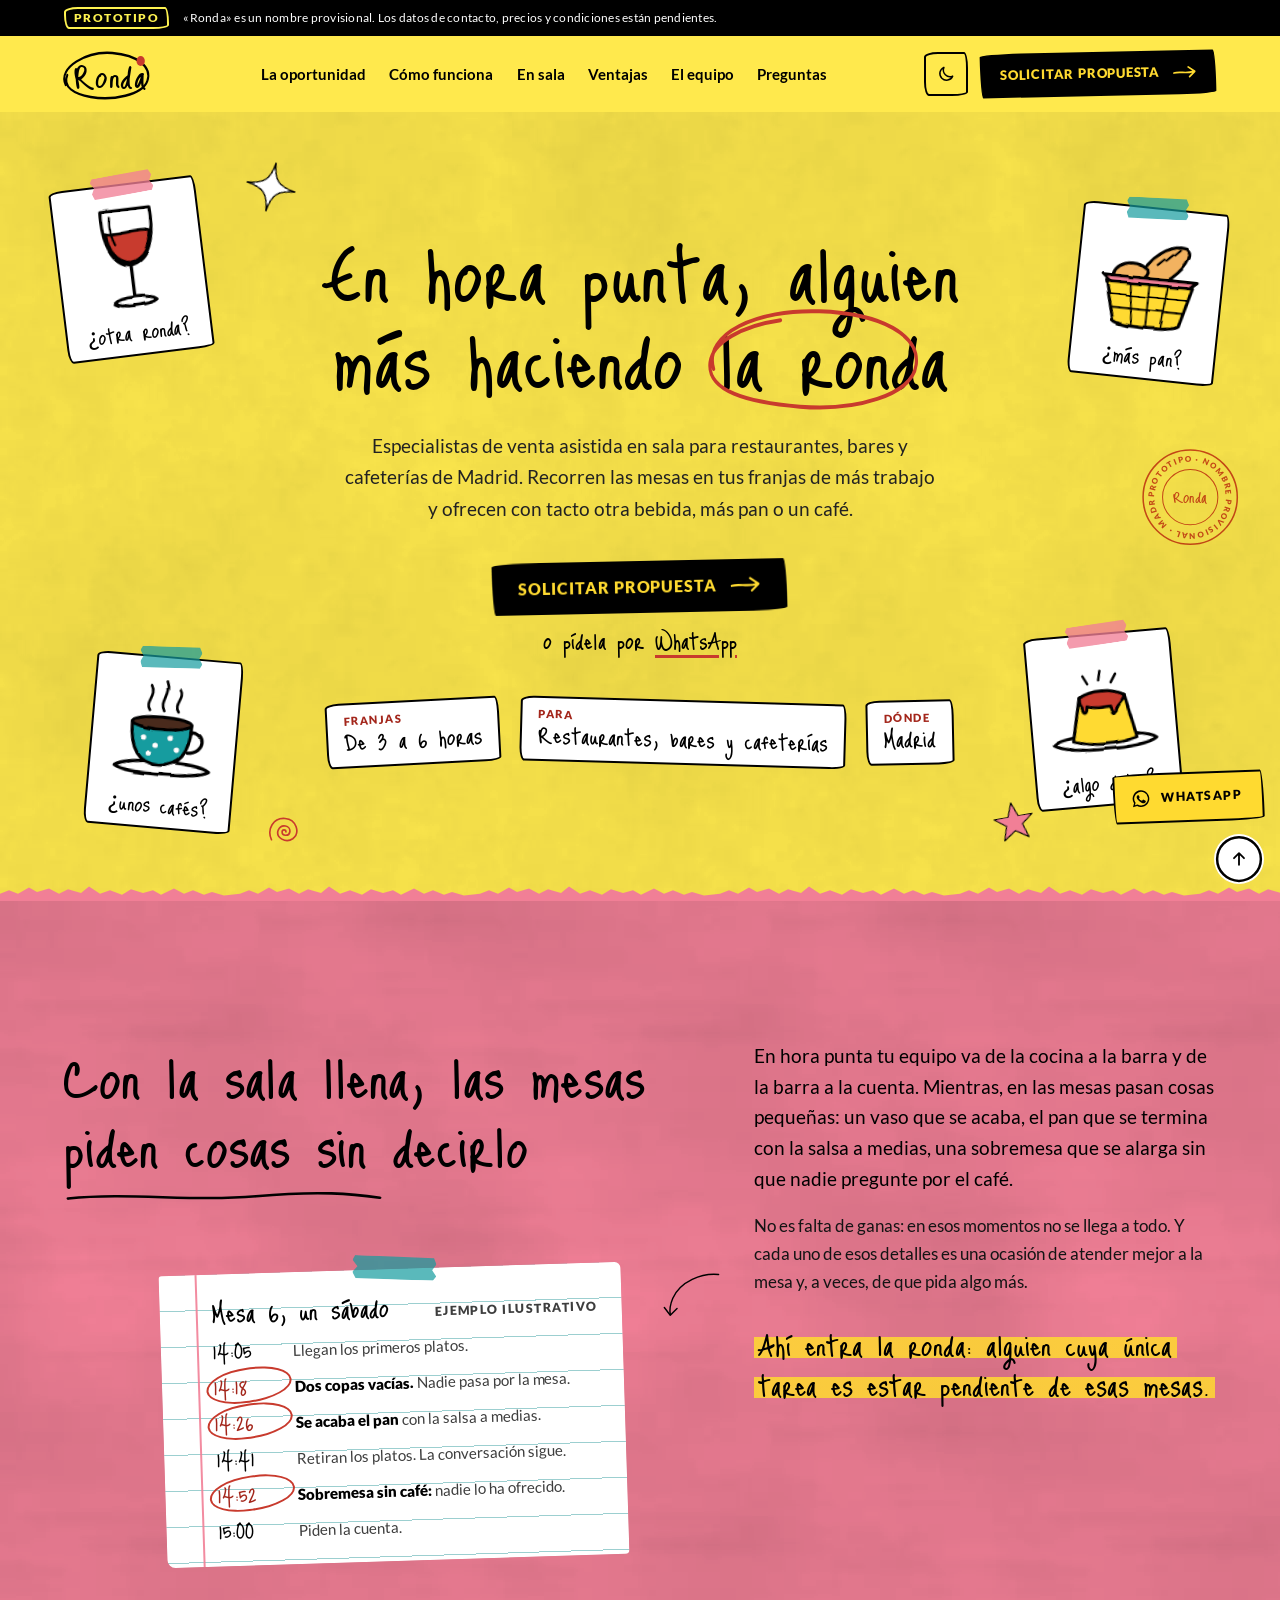
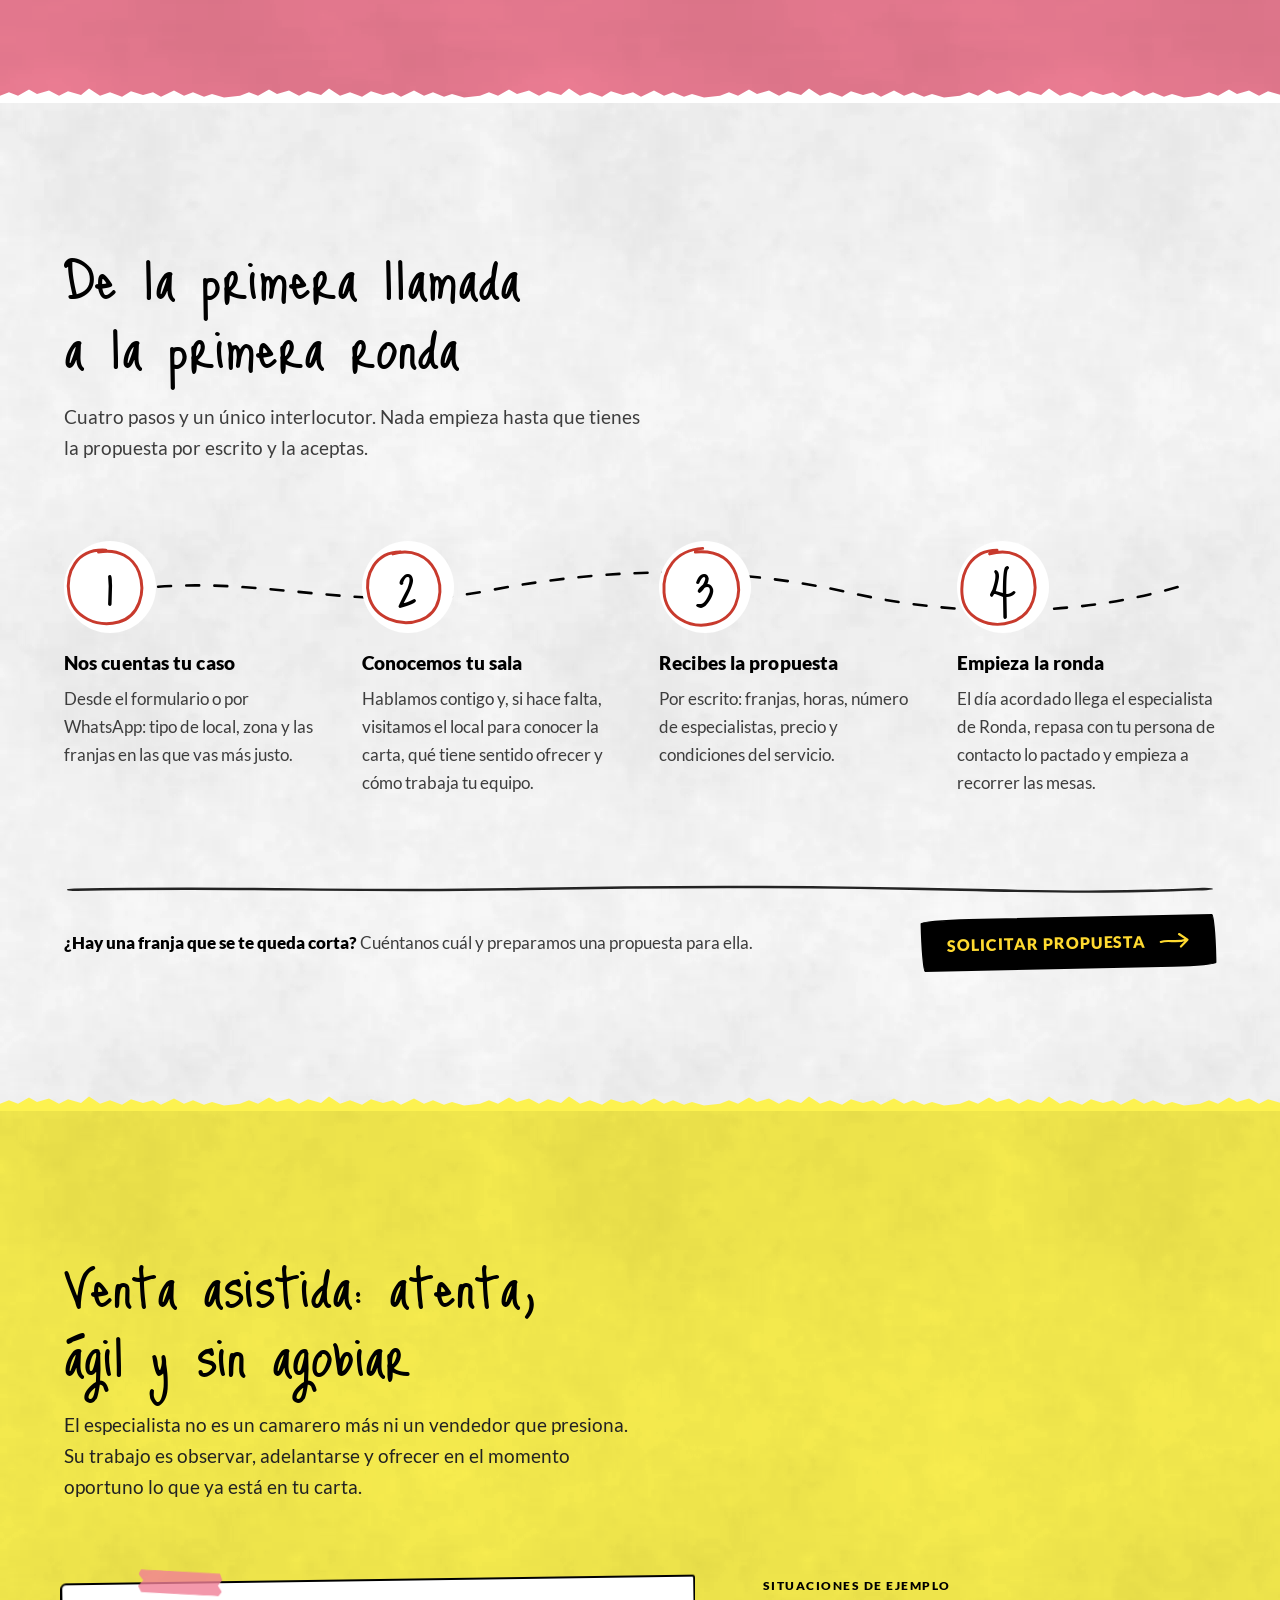
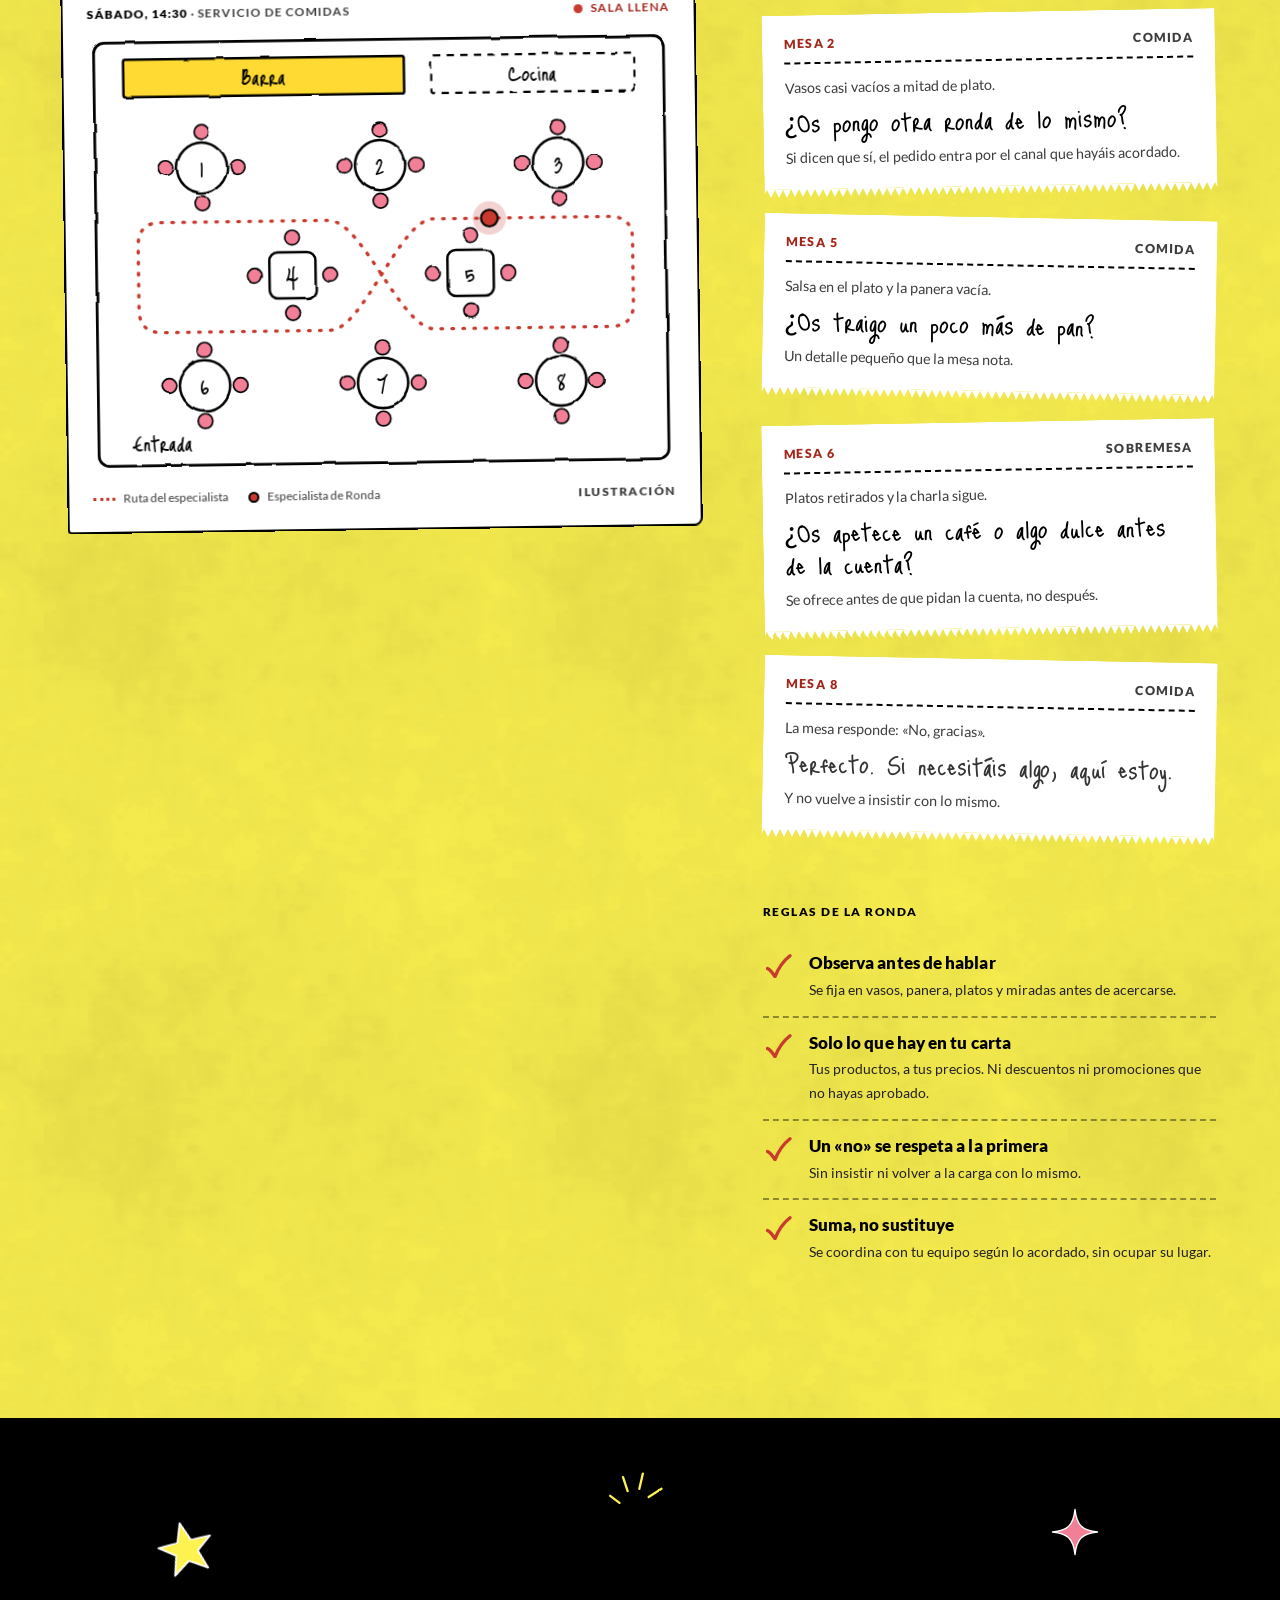
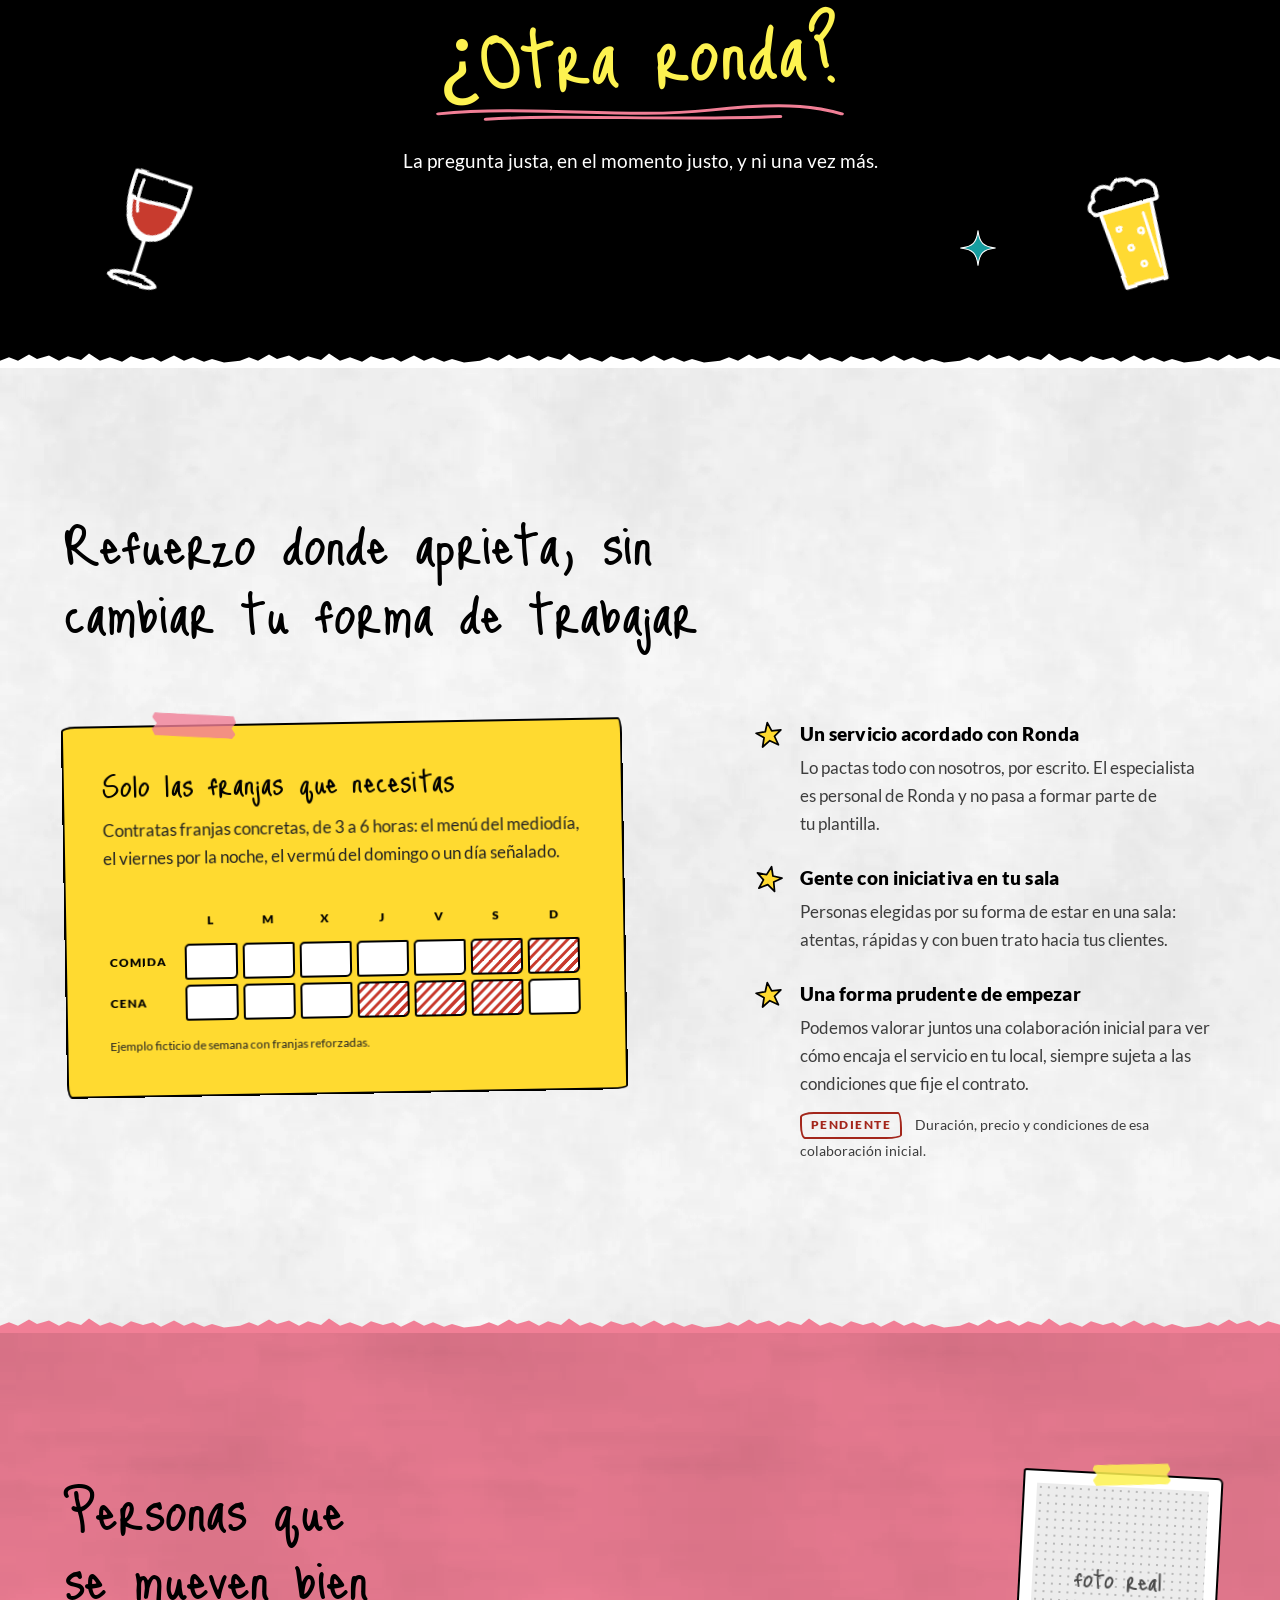
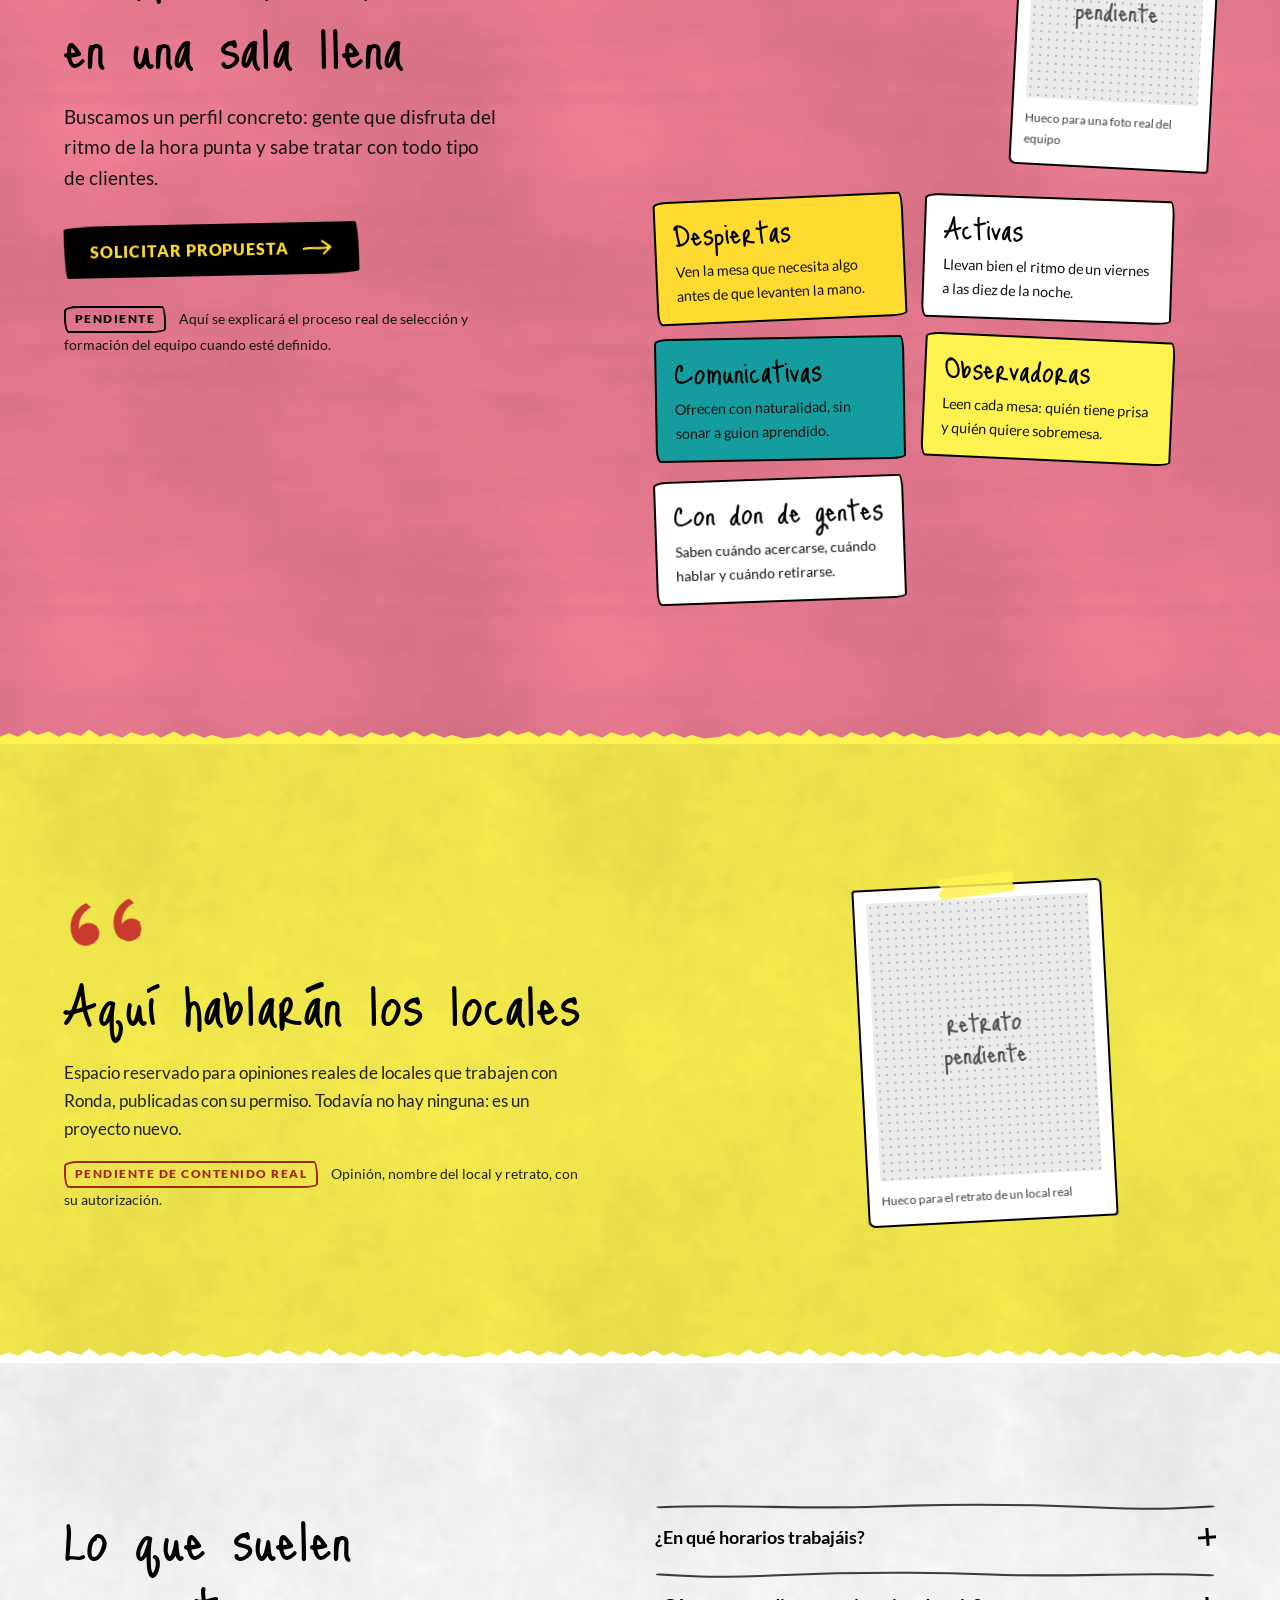
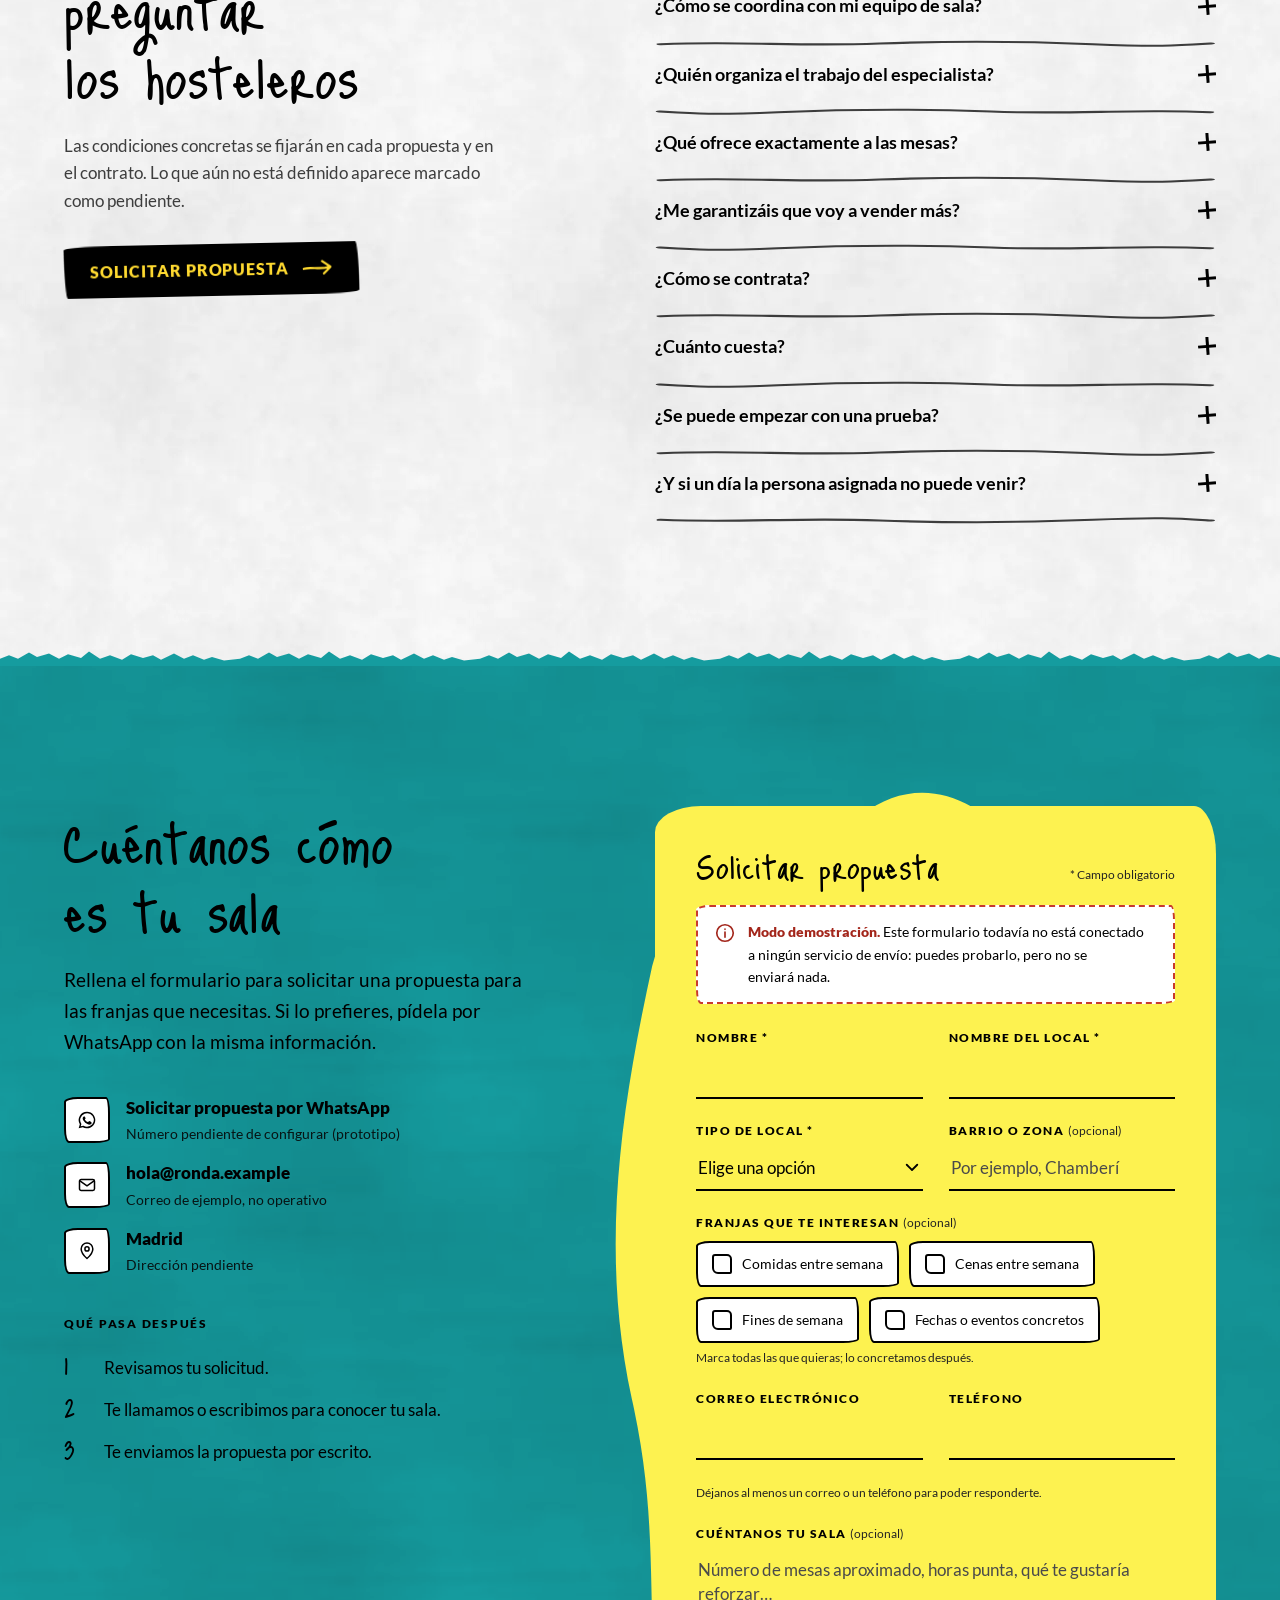
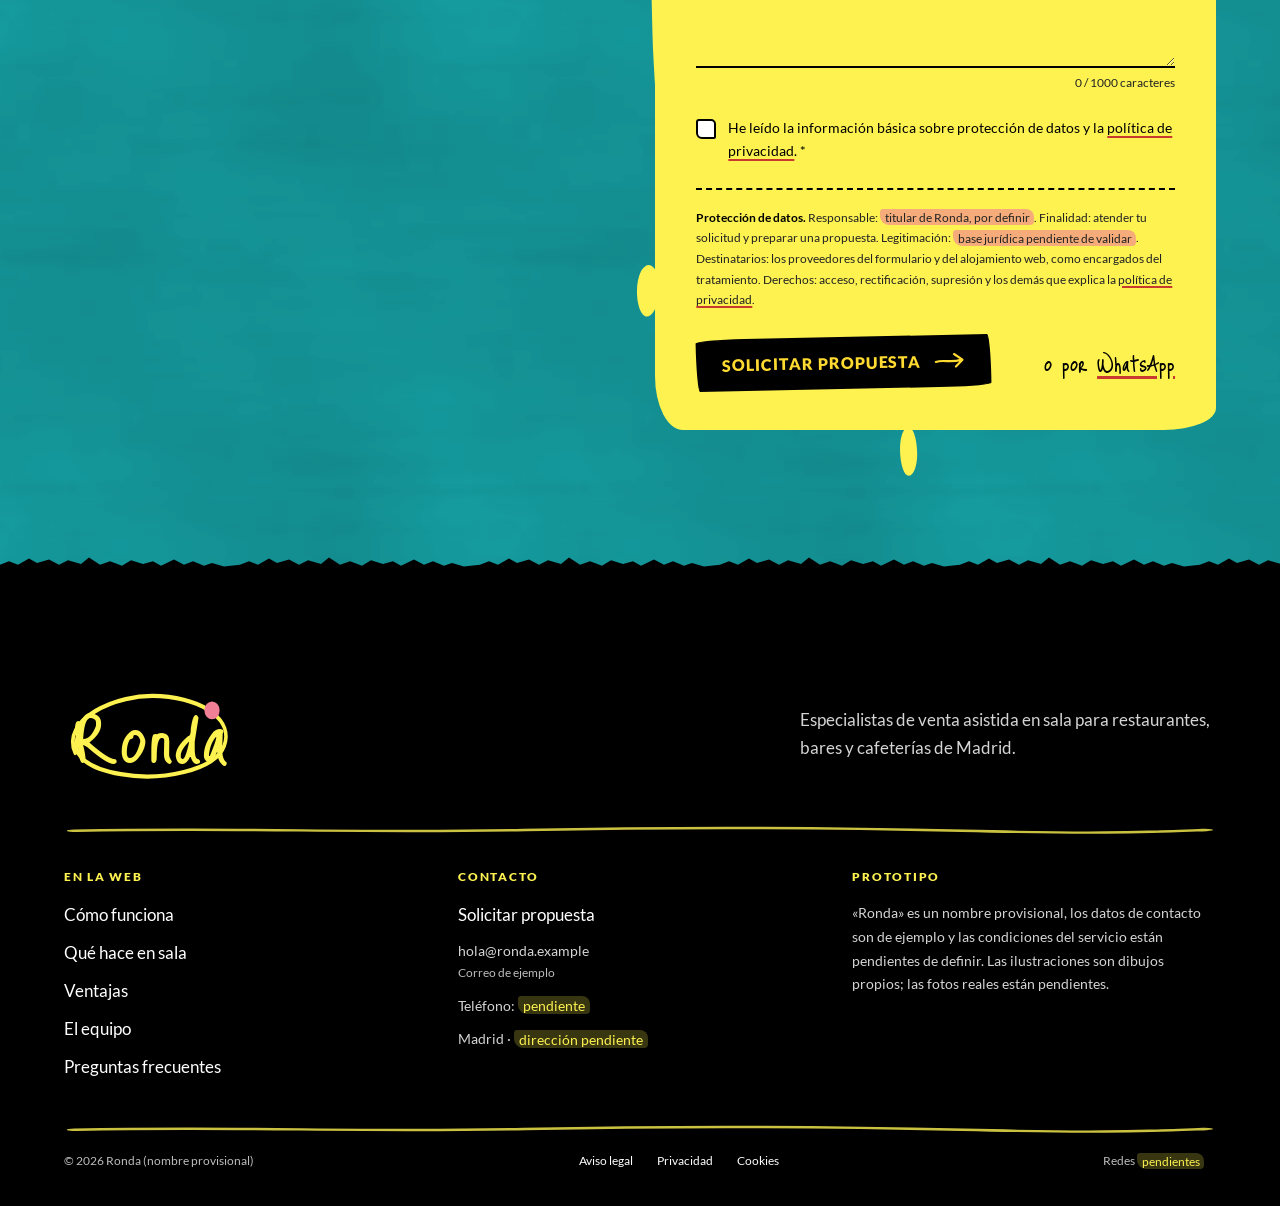
==== commit 3f9faa47: "LNT" ====
--- a/index.html
+++ b/index.html
@@ -6,8 +6,8 @@
 <title>Ronda | Refuerzo de sala y venta asistida para hostelería en Madrid</title>
 <meta name="description" content="Especialistas de venta asistida en sala para restaurantes, bares y cafeterías de Madrid, en franjas de 3 a 6 horas: atentos a cada mesa en tus horas punta.">
 <link rel="canonical" href="https://ronda.example/">
-<meta name="theme-color" content="#090807">
-<meta name="color-scheme" content="dark light">
+<meta name="theme-color" content="#FFE94D">
+<meta name="color-scheme" content="light dark">
 <meta property="og:type" content="website">
 <meta property="og:locale" content="es_ES">
 <meta property="og:site_name" content="Ronda">
@@ -17,104 +17,174 @@
 <meta property="og:image" content="https://ronda.example/assets/img/og-ronda.png">
 <meta property="og:image:width" content="1200">
 <meta property="og:image:height" content="630">
-<meta property="og:image:alt" content="Ronda, venta asistida en sala: una sala a la luz de las velas con el titular «En hora punta, alguien más haciendo la ronda»">
+<meta property="og:image:alt" content="Ronda, venta asistida en sala: cartel amarillo con el titular «En hora punta, alguien más haciendo la ronda» escrito a mano">
 <meta name="twitter:card" content="summary_large_image">
 <link rel="icon" href="favicon.svg" type="image/svg+xml">
 <link rel="icon" href="favicon.ico" sizes="32x32">
 <link rel="apple-touch-icon" href="apple-touch-icon.png">
 <link rel="manifest" href="site.webmanifest">
-<link rel="preload" href="assets/fonts/bodoni-moda-latin-standard-normal.woff2" as="font" type="font/woff2" crossorigin>
-<link rel="preload" href="assets/fonts/hanken-grotesk-latin-wght-normal.woff2" as="font" type="font/woff2" crossorigin>
-<link rel="preload" as="image" type="image/avif" href="assets/img/atmosfera/sala-noche-2400.avif" imagesrcset="assets/img/atmosfera/sala-noche-1400.avif 1400w, assets/img/atmosfera/sala-noche-2400.avif 2400w" imagesizes="100vw" media="(min-width: 761px)">
+<link rel="preload" href="assets/fonts/just-me-again-down-here-latin-400-normal.woff2" as="font" type="font/woff2" crossorigin>
+<link rel="preload" href="assets/fonts/lato-latin-400-normal.woff2" as="font" type="font/woff2" crossorigin>
 <link rel="stylesheet" href="assets/css/site.css">
 <script src="assets/js/tema.js"></script>
 <script type="application/ld+json">{"@context":"https://schema.org","@graph":[{"@type":"Organization","@id":"https://ronda.example/#organizacion","name":"Ronda","alternateName":"Ronda, venta asistida en sala","url":"https://ronda.example/","logo":"https://ronda.example/assets/img/icono-512.png","description":"Empresa de Madrid que ofrece especialistas de venta asistida en sala para restaurantes, bares y otros negocios de hostelería en franjas de alta demanda.","areaServed":{"@type":"City","name":"Madrid"}},{"@type":"Service","@id":"https://ronda.example/#servicio","name":"Refuerzo de sala con venta asistida","serviceType":"Personal de sala para hostelería: venta asistida en mesa","description":"Especialistas de venta asistida en sala que, durante franjas de 3 a 6 horas, recorren las mesas, detectan necesidades y ofrecen productos de la carta del local con tacto.","provider":{"@id":"https://ronda.example/#organizacion"},"areaServed":{"@type":"City","name":"Madrid"},"audience":{"@type":"BusinessAudience","audienceType":"Restaurantes, bares, cafeterías y otros negocios de hostelería"}},{"@type":"WebSite","@id":"https://ronda.example/#web","url":"https://ronda.example/","name":"Ronda","inLanguage":"es-ES","publisher":{"@id":"https://ronda.example/#organizacion"}}]}</script>
 </head>
 <body class="con-portada">
+<svg class="sprite" xmlns="http://www.w3.org/2000/svg" aria-hidden="true" focusable="false">
+  <defs>
+    <!-- Trazo de rotulador: desplaza un poco los contornos para que no parezcan de regla -->
+    <filter id="rotulador" x="-5%" y="-5%" width="110%" height="110%">
+      <feTurbulence type="fractalNoise" baseFrequency="0.035" numOctaves="2" seed="4" result="ruido"/>
+      <feDisplacementMap in="SourceGraphic" in2="ruido" scale="2.6" xChannelSelector="R" yChannelSelector="G"/>
+    </filter>
+  </defs>
+  <symbol id="i-copa" viewBox="0 0 120 120">
+    <g filter="url(#rotulador)" fill="none" stroke="currentColor" stroke-width="3.2" stroke-linecap="round" stroke-linejoin="round">
+      <path style="fill:var(--ilu-papel)" d="M36 14 H84 C86 44 78 66 60 68 C42 66 34 44 36 14 Z"/>
+      <path style="fill:var(--ilu-rojo)" d="M38.6 36 C50 40 70 32 81.4 36 C80 54 72 64 60 65.6 C48 64 40 54 38.6 36 Z"/>
+      <path d="M60 68 V100"/>
+      <path style="fill:var(--ilu-papel)" d="M40 104 C46 98 74 98 80 104 C74 109 46 109 40 104 Z"/>
+      <path d="M44 20 C43 30 44 40 47 47" stroke-width="2.4"/>
+    </g>
+  </symbol>
+  <symbol id="i-cana" viewBox="0 0 120 120">
+    <g filter="url(#rotulador)" fill="none" stroke="currentColor" stroke-width="3.2" stroke-linecap="round" stroke-linejoin="round">
+      <path style="fill:var(--ilu-amarillo)" d="M37 32 L83 32 L77 106 L43 106 Z"/>
+      <path style="fill:var(--ilu-papel)" d="M32 36 C29 25 40 18 47 23 C50 14 63 13 67 21 C73 14 86 17 85 27 C93 29 91 41 83 39 L38 39 C33 40 31 39 32 36 Z"/>
+      <circle cx="53" cy="62" r="2.2" stroke-width="2"/><circle cx="65" cy="74" r="2.2" stroke-width="2"/><circle cx="58" cy="90" r="2.2" stroke-width="2"/><circle cx="70" cy="56" r="1.8" stroke-width="2"/>
+      <path d="M47 48 L45 96" stroke-width="2.4"/>
+    </g>
+  </symbol>
+  <symbol id="i-panera" viewBox="0 0 120 120">
+    <g filter="url(#rotulador)" fill="none" stroke="currentColor" stroke-width="3.2" stroke-linecap="round" stroke-linejoin="round">
+      <path style="fill:var(--ilu-pan)" d="M50 60 C55 37 78 22 93 26 C101 30 92 47 75 60 Z"/>
+      <path d="M66 44 l6 -6 M74 39 l6 -6 M82 33 l5 -5" stroke-width="2.4"/>
+      <path style="fill:var(--ilu-pan)" d="M24 62 C21 46 44 39 57 50 C60 58 48 64 24 62 Z"/>
+      <path style="fill:var(--ilu-rosa)" d="M14 58 L106 58 L92 70 L28 70 Z"/>
+      <path style="fill:var(--ilu-amarillo)" d="M18 64 H102 L92 102 C86 108 34 108 28 102 Z"/>
+      <path d="M23 76 H97 M26 89 H94 M42 66 L46 104 M60 66 V106 M78 66 L74 104" stroke-width="2"/>
+    </g>
+  </symbol>
+  <symbol id="i-cafe" viewBox="0 0 120 120">
+    <g filter="url(#rotulador)" fill="none" stroke="currentColor" stroke-width="3.2" stroke-linecap="round" stroke-linejoin="round">
+      <path style="fill:var(--ilu-papel)" d="M14 98 C26 89 94 89 106 98 C94 106 26 106 14 98 Z"/>
+      <path style="fill:var(--ilu-turquesa)" d="M28 54 H86 C86 82 76 95 57 95 C38 95 28 82 28 54 Z"/>
+      <path d="M86 61 C101 59 102 80 84 81"/>
+      <ellipse style="fill:var(--ilu-cafe)" cx="57" cy="54" rx="29" ry="6"/>
+      <path d="M44 42 C38 34 50 28 44 18 M58 42 C52 32 64 26 58 13 M72 42 C66 34 78 28 72 20" stroke-width="2.6"/>
+      <path style="stroke:var(--ilu-papel)" d="M40 68 h0.1 M52 75 h0.1 M66 68 h0.1 M73 79 h0.1 M46 84 h0.1" stroke-width="5"/>
+    </g>
+  </symbol>
+  <symbol id="i-flan" viewBox="0 0 120 120">
+    <g filter="url(#rotulador)" fill="none" stroke="currentColor" stroke-width="3.2" stroke-linecap="round" stroke-linejoin="round">
+      <path style="fill:var(--ilu-papel)" d="M10 94 C22 84 98 84 110 94 C98 104 22 104 10 94 Z"/>
+      <path style="fill:var(--ilu-amarillo)" d="M29 92 L38 50 C50 45 70 45 82 50 L91 92 C72 98 48 98 29 92 Z"/>
+      <path style="fill:var(--ilu-rojo)" d="M38 50 C50 43 70 43 82 50 C81 57 72 59 72 66 C70 70 68 66 67 60 C58 61 50 61 45 59 C44 66 40 66 40 58 C38 56 38 53 38 50 Z"/>
+      <path d="M58 34 l2 -9 M70 37 l5 -8 M47 37 l-4 -8" stroke-width="2.4"/>
+    </g>
+  </symbol>
+  <symbol id="i-estrella" viewBox="0 0 120 120">
+    <path filter="url(#rotulador)" style="fill:var(--ilu-estrella)" stroke="currentColor" stroke-width="3.2" stroke-linejoin="round" d="M60 10 L73 45 L110 46 L81 68 L92 104 L60 83 L28 104 L39 68 L10 46 L47 45 Z"/>
+  </symbol>
+  <symbol id="i-destello" viewBox="0 0 120 120">
+    <path filter="url(#rotulador)" style="fill:var(--ilu-estrella)" stroke="currentColor" stroke-width="3.2" stroke-linejoin="round" d="M60 8 C64 44 76 56 112 60 C76 64 64 76 60 112 C56 76 44 64 8 60 C44 56 56 44 60 8 Z"/>
+  </symbol>
+  <symbol id="i-rayitas" viewBox="0 0 120 120">
+    <path filter="url(#rotulador)" fill="none" stroke="currentColor" stroke-width="4" stroke-linecap="round" d="M30 70 L14 58 M44 50 L36 26 M64 46 L70 20 M80 60 L102 46"/>
+  </symbol>
+  <symbol id="i-espiral" viewBox="0 0 120 120">
+    <path filter="url(#rotulador)" fill="none" stroke="currentColor" stroke-width="3.4" stroke-linecap="round" d="M62 60 C62 54 54 54 54 60 C54 68 68 70 70 60 C72 46 52 42 46 56 C40 72 62 84 76 74 C92 62 84 34 60 32 C36 30 22 54 32 76"/>
+  </symbol>
+  <symbol id="i-check" viewBox="0 0 40 40">
+    <path filter="url(#rotulador)" fill="none" stroke="currentColor" stroke-width="4.4" stroke-linecap="round" stroke-linejoin="round" d="M6 22 C10 24 13 28 16 33 C21 20 27 12 36 5"/>
+  </symbol>
+  <symbol id="i-mancha" viewBox="0 0 400 400" preserveAspectRatio="none">
+    <path style="fill:var(--ilu-mancha)" d="M58 62 C92 18 168 34 212 20 C272 2 344 26 366 78 C388 132 352 164 376 214 C398 264 366 334 304 352 C252 368 222 352 180 370 C128 392 68 362 46 312 C26 262 50 236 30 190 C12 146 30 106 58 62 Z M384 92 C394 88 398 100 390 104 C382 108 376 96 384 92 Z M22 330 C32 324 40 336 30 342 C20 348 14 336 22 330 Z M206 380 C214 378 216 392 208 394 C200 396 198 382 206 380 Z"/>
+  </symbol>
+</svg>
 <a class="saltar" href="#contenido">Saltar al contenido</a>
 
 <aside class="proto-barra" aria-label="Aviso de prototipo"><div class="wrap"><span class="tag">Prototipo</span><span>«Ronda» es un nombre provisional. Los datos de contacto, precios y condiciones están pendientes.</span></div></aside>
 
 <header class="cab" id="cabecera">
   <div class="wrap cab-in">
-    <button class="btn-menu" type="button" aria-expanded="false" aria-controls="menu"><span class="hamb" aria-hidden="true"><i></i><i></i></span><span class="btn-menu-txt">Menú</span></button>
     <a class="marca" href="index.html" aria-label="Ronda, nombre provisional. Ir al inicio">
-      <svg class="logo" viewBox="0 0 40 40" aria-hidden="true"><circle class="logo-aro" cx="20" cy="20" r="12"/><circle class="logo-punto" cx="29.6" cy="12.8" r="3.2"/></svg>
       <span class="marca-txt">Ronda</span>
+      <svg class="marca-lazo" viewBox="0 0 120 60" preserveAspectRatio="none" aria-hidden="true"><path d="M14 40 C4 22 40 6 70 8 C100 10 118 22 112 36 C106 50 70 56 44 52 C24 49 10 42 16 30" fill="none" stroke="currentColor" stroke-width="2.4" stroke-linecap="round"/><circle class="marca-punto" cx="104" cy="16" r="5"/></svg>
     </a>
+    <nav class="menu" id="menu" aria-label="Principal">
+      <ul class="menu-lista">
+        <li><a href="#oportunidad">La oportunidad</a></li>
+        <li><a href="#como-funciona">Cómo funciona</a></li>
+        <li><a href="#en-sala">En sala</a></li>
+        <li><a href="#ventajas">Ventajas</a></li>
+        <li><a href="#equipo">El equipo</a></li>
+        <li><a href="#preguntas">Preguntas</a></li>
+        <li class="menu-cta"><a href="#contacto">Solicitar propuesta</a></li>
+      </ul>
+    </nav>
     <div class="cab-acciones">
-      <button class="btn-icono btn-tema" type="button" aria-pressed="false" aria-label="Cambiar a modo claro"><svg class="icono luna" viewBox="0 0 24 24" fill="none" stroke="currentColor" stroke-width="1.4" aria-hidden="true"><path d="M20 14.5A8 8 0 0 1 9.5 4a8 8 0 1 0 10.5 10.5Z"/></svg><svg class="icono sol" viewBox="0 0 24 24" fill="none" stroke="currentColor" stroke-width="1.4" aria-hidden="true"><circle cx="12" cy="12" r="4"/><path d="M12 2v2M12 20v2M2 12h2M20 12h2M4.9 4.9l1.4 1.4M17.7 17.7l1.4 1.4M4.9 19.1l1.4-1.4M17.7 6.3l1.4-1.4"/></svg></button>
-      <a class="cta cta-cab" href="#contacto"><span class="cta-txt">Solicitar propuesta</span><span class="cta-circulo" aria-hidden="true"><svg viewBox="0 0 24 24" fill="none" stroke="currentColor" stroke-width="1.4"><path d="M5 12h14M13 6l6 6-6 6"/></svg></span></a>
+      <button class="btn-icono btn-tema" type="button" aria-pressed="false" aria-label="Cambiar a modo noche"><svg class="icono luna" viewBox="0 0 24 24" fill="none" stroke="currentColor" stroke-width="1.8" stroke-linecap="round" stroke-linejoin="round" aria-hidden="true"><path d="M20 14.5A8 8 0 0 1 9.5 4a8 8 0 1 0 10.5 10.5Z"/></svg><svg class="icono sol" viewBox="0 0 24 24" fill="none" stroke="currentColor" stroke-width="1.8" stroke-linecap="round" aria-hidden="true"><circle cx="12" cy="12" r="4"/><path d="M12 2v2M12 20v2M2 12h2M20 12h2M4.9 4.9l1.4 1.4M17.7 17.7l1.4 1.4M4.9 19.1l1.4-1.4M17.7 6.3l1.4-1.4"/></svg></button>
+      <a class="cta cta-cab" href="#contacto"><span class="cta-txt">Solicitar propuesta</span><svg class="cta-flecha" viewBox="0 0 40 24" aria-hidden="true"><path d="M3 13 C12 10 22 15 33 11 M25 4 L35 11 L27 19" fill="none" stroke="currentColor" stroke-width="2.6" stroke-linecap="round" stroke-linejoin="round"/></svg></a>
+      <button class="btn-menu" type="button" aria-expanded="false" aria-controls="menu"><span class="hamb" aria-hidden="true"><i></i><i></i><i></i></span><span class="btn-menu-txt">Menú</span></button>
     </div>
   </div>
+  <svg class="cab-borde" viewBox="0 0 1200 12" preserveAspectRatio="none" aria-hidden="true"><path d="M0 6 C60 2 120 10 200 6 S330 2 420 7 S560 11 640 5 S790 1 880 6 S1040 10 1110 5 S1180 4 1200 6" fill="none" stroke="currentColor" stroke-width="2.4" stroke-linecap="round"/></svg>
   <div class="progreso" aria-hidden="true"><span></span></div>
 </header>
 
-<nav class="menu" id="menu" aria-label="Principal">
-  <div class="wrap menu-in">
-    <ul class="menu-lista">
-      <li><a href="#oportunidad">La oportunidad</a></li>
-      <li><a href="#como-funciona">Cómo funciona</a></li>
-      <li><a href="#en-sala">En sala</a></li>
-      <li><a href="#ventajas">Ventajas</a></li>
-      <li><a href="#equipo">El equipo</a></li>
-      <li><a href="#preguntas">Preguntas</a></li>
-      <li class="menu-cta"><a href="#contacto">Solicitar propuesta</a></li>
-    </ul>
-    <div class="menu-pie">
-      <p>Refuerzo de sala para hostelería en Madrid</p>
-      <p>hola@ronda.example <span class="etiqueta">Correo de ejemplo</span></p>
-    </div>
-  </div>
-</nav>
-
 <main id="contenido">
 
   <!-- Portada -->
-  <section class="hero portada" id="inicio" aria-labelledby="titulo">
-    <div class="hero-fondo" aria-hidden="true">
-      <picture>
-        <source media="(max-width: 760px)" type="image/avif" srcset="assets/img/atmosfera/sala-noche-vertical-750.avif 750w, assets/img/atmosfera/sala-noche-vertical-1100.avif 1100w" sizes="100vw">
-        <source media="(max-width: 760px)" type="image/webp" srcset="assets/img/atmosfera/sala-noche-vertical-750.webp 750w, assets/img/atmosfera/sala-noche-vertical-1100.webp 1100w" sizes="100vw">
-        <source type="image/avif" srcset="assets/img/atmosfera/sala-noche-1400.avif 1400w, assets/img/atmosfera/sala-noche-2400.avif 2400w" sizes="100vw">
-        <source type="image/webp" srcset="assets/img/atmosfera/sala-noche-1400.webp 1400w, assets/img/atmosfera/sala-noche-2400.webp 2400w" sizes="100vw">
-        <img src="assets/img/atmosfera/sala-noche-1400.webp" alt="" width="2400" height="1400" fetchpriority="high" decoding="async">
-      </picture>
-      <canvas class="hero-luces"></canvas>
+  <section class="hero portada bloque amarillo-hero" id="inicio" aria-labelledby="titulo">
+    <div class="hero-recortes" aria-hidden="true">
+      <figure class="recorte r1"><svg viewBox="0 0 120 120"><use href="#i-copa"/></svg><span>¿otra ronda?</span></figure>
+      <figure class="recorte r2"><svg viewBox="0 0 120 120"><use href="#i-panera"/></svg><span>¿más pan?</span></figure>
+      <figure class="recorte r3"><svg viewBox="0 0 120 120"><use href="#i-cafe"/></svg><span>¿unos cafés?</span></figure>
+      <figure class="recorte r4"><svg viewBox="0 0 120 120"><use href="#i-flan"/></svg><span>¿algo dulce?</span></figure>
+      <svg class="garabato g1" viewBox="0 0 120 120"><use href="#i-destello"/></svg>
+      <svg class="garabato g2" viewBox="0 0 120 120"><use href="#i-estrella"/></svg>
+      <svg class="garabato g3" viewBox="0 0 120 120"><use href="#i-espiral"/></svg>
     </div>
     <div class="wrap hero-contenido">
-      <h1 id="titulo" class="hero-titulo"><span class="linea"><span>En hora punta,</span></span> <span class="linea"><span>alguien más <em>haciendo la ronda</em></span></span></h1>
+      <h1 id="titulo" class="hero-titulo">En hora punta, alguien más haciendo <span class="rodeo">la ronda<svg class="rodeo-ovalo" viewBox="0 0 260 110" preserveAspectRatio="none" aria-hidden="true"><path class="trazo" pathLength="1" d="M20 64 C8 32 70 10 140 12 C212 14 254 34 250 60 C246 88 180 102 118 98 C58 94 12 84 16 58 C19 40 52 25 96 20"/></svg></span></h1>
       <p class="hero-entrada">Especialistas de venta asistida en sala para restaurantes, bares y cafeterías de Madrid. Recorren las mesas en tus franjas de más trabajo y ofrecen con tacto otra bebida, más pan o un café.</p>
       <div class="hero-acciones">
-        <a class="cta" href="#contacto"><span class="cta-txt">Solicitar propuesta</span><span class="cta-circulo" aria-hidden="true"><svg viewBox="0 0 24 24" fill="none" stroke="currentColor" stroke-width="1.4"><path d="M5 12h14M13 6l6 6-6 6"/></svg></span></a>
+        <a class="cta" href="#contacto"><span class="cta-txt">Solicitar propuesta</span><svg class="cta-flecha" viewBox="0 0 40 24" aria-hidden="true"><path d="M3 13 C12 10 22 15 33 11 M25 4 L35 11 L27 19" fill="none" stroke="currentColor" stroke-width="2.6" stroke-linecap="round" stroke-linejoin="round"/></svg></a>
         <p class="nota-cta">o pídela por <a class="enlace" data-whatsapp href="#contacto">WhatsApp</a></p>
       </div>
-    </div>
-    <div class="wrap hero-pie">
       <dl class="hechos">
-        <div><dt>Franjas</dt><dd>De 3 a 6 horas</dd></div>
-        <div><dt>Para</dt><dd>Restaurantes, bares y cafeterías</dd></div>
-        <div><dt>Dónde</dt><dd>Madrid</dd></div>
+        <div class="pegatina p1"><dt>Franjas</dt><dd>De 3 a 6 horas</dd></div>
+        <div class="pegatina p2"><dt>Para</dt><dd>Restaurantes, bares y cafeterías</dd></div>
+        <div class="pegatina p3"><dt>Dónde</dt><dd>Madrid</dd></div>
       </dl>
-      <p class="hero-nota">Atmósfera generada · foto real pendiente</p>
-    </div>
+    </div>
+    <svg class="sello" viewBox="0 0 200 200" aria-hidden="true">
+      <defs><path id="sello-circulo" d="M100,100 m-70,0 a70,70 0 1,1 140,0 a70,70 0 1,1 -140,0"/></defs>
+      <g class="sello-giro">
+        <circle cx="100" cy="100" r="92" fill="none" stroke="currentColor" stroke-width="3"/>
+        <circle cx="100" cy="100" r="54" fill="none" stroke="currentColor" stroke-width="2"/>
+        <text class="sello-texto"><textPath href="#sello-circulo" startOffset="0">PROTOTIPO · NOMBRE PROVISIONAL · MADRID ·</textPath></text>
+      </g>
+      <text class="sello-centro" x="100" y="112" text-anchor="middle">Ronda</text>
+    </svg>
   </section>
 
   <!-- La oportunidad -->
-  <section class="seccion" id="oportunidad" aria-labelledby="t-oportunidad">
+  <section class="seccion bloque rosa" id="oportunidad" aria-labelledby="t-oportunidad">
     <div class="wrap oportunidad">
-      <h2 id="t-oportunidad" class="oportunidad-titulo revelar">Con la sala llena, las mesas piden cosas sin decirlo</h2>
+      <h2 id="t-oportunidad" class="oportunidad-titulo revelar">Con la sala llena, las mesas piden cosas sin decirlo<svg class="subrayado" viewBox="0 0 300 20" preserveAspectRatio="none" aria-hidden="true"><path class="trazo" pathLength="1" d="M4 12 C60 4 120 16 180 9 S270 6 296 11"/></svg></h2>
       <div class="oportunidad-texto revelar">
         <p class="intro">En hora punta tu equipo va de la cocina a la barra y de la barra a la cuenta. Mientras, en las mesas pasan cosas pequeñas: un vaso que se acaba, el pan que se termina con la salsa a medias, una sobremesa que se alarga sin que nadie pregunte por el café.</p>
         <p>No es falta de ganas: en esos momentos no se llega a todo. Y cada uno de esos detalles es una ocasión de atender mejor a la mesa y, a veces, de que pida algo más.</p>
-        <p class="remate">Ahí entra la ronda: alguien cuya única tarea es estar pendiente de esas mesas.</p>
-      </div>
-      <article class="mesa-tiempo revelar" aria-labelledby="t-mesa6">
+        <p class="remate"><span>Ahí entra la ronda: alguien cuya única tarea es estar pendiente de esas mesas.</span></p>
+      </div>
+      <article class="mesa-tiempo papel bloc revelar" aria-labelledby="t-mesa6">
         <div class="mesa-tiempo-cab">
           <h3 id="t-mesa6">Mesa 6, un sábado</h3>
           <span class="etiqueta">Ejemplo ilustrativo</span>
         </div>
-        <ol class="linea-tiempo revelar-grupo">
+        <ol class="linea-tiempo">
           <li><time>14:05</time><p>Llegan los primeros platos.</p></li>
           <li class="ocasion"><time>14:18</time><p><b>Dos copas vacías.</b> Nadie pasa por la mesa.</p></li>
           <li class="ocasion"><time>14:26</time><p><b>Se acaba el pan</b> con la salsa a medias.</p></li>
@@ -123,38 +193,42 @@
           <li><time>15:00</time><p>Piden la cuenta.</p></li>
         </ol>
       </article>
+      <svg class="flecha-dibujada f-oportunidad revelar" viewBox="0 0 160 120" aria-hidden="true"><path class="trazo" pathLength="1" d="M150 14 C110 10 60 30 42 70 C36 84 34 96 36 108"/><path class="trazo" pathLength="1" d="M22 92 L36 110 L52 94"/></svg>
     </div>
   </section>
 
   <!-- Cómo funciona -->
-  <section class="seccion alt" id="como-funciona" aria-labelledby="t-pasos">
-    <div class="wrap pasos-grid">
+  <section class="seccion bloque blanco" id="como-funciona" aria-labelledby="t-pasos">
+    <div class="wrap">
       <div class="pasos-cabeza revelar">
         <h2 id="t-pasos">De la primera llamada a la primera ronda</h2>
         <p class="intro">Cuatro pasos y un único interlocutor. Nada empieza hasta que tienes la propuesta por escrito y la aceptas.</p>
       </div>
-      <ol class="pasos revelar-grupo">
-        <li class="paso"><h3>Nos cuentas tu caso</h3><p>Desde el formulario o por WhatsApp: tipo de local, zona y las franjas en las que vas más justo.</p></li>
-        <li class="paso"><h3>Conocemos tu sala</h3><p>Hablamos contigo y, si hace falta, visitamos el local para conocer la carta, qué tiene sentido ofrecer y cómo trabaja tu equipo.</p></li>
-        <li class="paso"><h3>Recibes la propuesta</h3><p>Por escrito: franjas, horas, número de especialistas, precio y condiciones del servicio.</p></li>
-        <li class="paso"><h3>Empieza la ronda</h3><p>El día acordado llega el especialista de Ronda, repasa con tu persona de contacto lo pactado y empieza a recorrer las mesas.</p></li>
-      </ol>
+      <div class="pasos-camino">
+        <svg class="camino" viewBox="0 0 1200 60" preserveAspectRatio="none" aria-hidden="true"><path class="trazo" pathLength="1" d="M40 34 C180 4 300 56 440 30 S700 6 820 32 S1060 54 1160 26"/></svg>
+        <ol class="pasos revelar-grupo">
+          <li class="paso"><span class="paso-n" aria-hidden="true">1<svg viewBox="0 0 100 100"><path class="trazo" pathLength="1" d="M52 10 C20 8 8 34 12 58 C16 84 44 94 66 88 C88 82 96 56 88 34 C82 18 66 8 44 12"/></svg></span><h3>Nos cuentas tu caso</h3><p>Desde el formulario o por WhatsApp: tipo de local, zona y las franjas en las que vas más justo.</p></li>
+          <li class="paso"><span class="paso-n" aria-hidden="true">2<svg viewBox="0 0 100 100"><path class="trazo" pathLength="1" d="M48 12 C22 12 8 36 14 60 C20 84 48 94 70 86 C92 78 96 52 86 32 C78 16 60 8 40 14"/></svg></span><h3>Conocemos tu sala</h3><p>Hablamos contigo y, si hace falta, visitamos el local para conocer la carta, qué tiene sentido ofrecer y cómo trabaja tu equipo.</p></li>
+          <li class="paso"><span class="paso-n" aria-hidden="true">3<svg viewBox="0 0 100 100"><path class="trazo" pathLength="1" d="M54 8 C24 10 10 32 12 56 C14 82 40 96 64 90 C90 84 98 58 90 36 C84 20 70 10 46 12"/></svg></span><h3>Recibes la propuesta</h3><p>Por escrito: franjas, horas, número de especialistas, precio y condiciones del servicio.</p></li>
+          <li class="paso"><span class="paso-n" aria-hidden="true">4<svg viewBox="0 0 100 100"><path class="trazo" pathLength="1" d="M50 10 C22 10 10 34 12 58 C14 84 42 96 66 88 C90 80 96 54 88 32 C80 16 64 8 42 14"/></svg></span><h3>Empieza la ronda</h3><p>El día acordado llega el especialista de Ronda, repasa con tu persona de contacto lo pactado y empieza a recorrer las mesas.</p></li>
+        </ol>
+      </div>
       <div class="pasos-pie revelar">
         <p><b>¿Hay una franja que se te queda corta?</b> Cuéntanos cuál y preparamos una propuesta para ella.</p>
-        <a class="cta" href="#contacto"><span class="cta-txt">Solicitar propuesta</span><span class="cta-circulo" aria-hidden="true"><svg viewBox="0 0 24 24" fill="none" stroke="currentColor" stroke-width="1.4"><path d="M5 12h14M13 6l6 6-6 6"/></svg></span></a>
+        <a class="cta" href="#contacto"><span class="cta-txt">Solicitar propuesta</span><svg class="cta-flecha" viewBox="0 0 40 24" aria-hidden="true"><path d="M3 13 C12 10 22 15 33 11 M25 4 L35 11 L27 19" fill="none" stroke="currentColor" stroke-width="2.6" stroke-linecap="round" stroke-linejoin="round"/></svg></a>
       </div>
     </div>
   </section>
 
   <!-- En sala -->
-  <section class="seccion" id="en-sala" aria-labelledby="t-sala">
+  <section class="seccion bloque amarillo" id="en-sala" aria-labelledby="t-sala">
     <div class="wrap">
       <div class="sala-cabeza revelar">
         <h2 id="t-sala">Venta asistida: atenta, ágil y sin agobiar</h2>
         <p class="intro">El especialista no es un camarero más ni un vendedor que presiona. Su trabajo es observar, adelantarse y ofrecer en el momento oportuno lo que ya está en tu carta.</p>
       </div>
       <div class="sala-grid">
-        <figure class="plano revelar" aria-labelledby="plano-titulo">
+        <figure class="plano papel revelar" aria-labelledby="plano-titulo">
           <div class="plano-cab">
             <span><b>Sábado, 14:30</b> · servicio de comidas</span>
             <span class="plano-estado"><span class="punto" aria-hidden="true"></span>Sala llena</span>
@@ -162,7 +236,7 @@
           <svg viewBox="0 0 560 420" role="img" aria-labelledby="plano-titulo plano-desc">
             <title id="plano-titulo">Plano ilustrativo de una sala en hora punta</title>
             <desc id="plano-desc">Vista desde arriba de un comedor con barra, cocina y ocho mesas. Una línea discontinua dibuja la ruta que recorre el especialista entre todas las mesas. En cuatro de ellas aparece un bocadillo con lo que ofrece o le responden: «¿Otra ronda?», «¿Más pan?», «¿Unos cafés?» y «No, gracias».</desc>
-            <rect class="p-suelo" x="8" y="8" width="544" height="404" rx="4"/>
+            <rect class="p-suelo" x="8" y="8" width="544" height="404" rx="10"/>
             <rect class="p-barra" x="36" y="24" width="268" height="36" rx="2"/>
             <text class="p-barra-txt" x="170" y="42" text-anchor="middle" dominant-baseline="central">Barra</text>
             <rect class="p-zona" x="330" y="24" width="194" height="36" rx="2"/>
@@ -208,25 +282,25 @@
         <div class="comandas">
           <p class="etiqueta comandas-nota">Situaciones de ejemplo</p>
           <ol class="comandas-lista revelar-grupo">
-            <li class="comanda">
+            <li class="comanda papel">
               <p class="comanda-cab"><span>Mesa 2</span><span>Comida</span></p>
               <p class="situacion">Vasos casi vacíos a mitad de plato.</p>
               <blockquote>¿Os pongo otra ronda de lo mismo?</blockquote>
               <p class="resultado">Si dicen que sí, el pedido entra por el canal que hayáis acordado.</p>
             </li>
-            <li class="comanda">
+            <li class="comanda papel">
               <p class="comanda-cab"><span>Mesa 5</span><span>Comida</span></p>
               <p class="situacion">Salsa en el plato y la panera vacía.</p>
               <blockquote>¿Os traigo un poco más de pan?</blockquote>
               <p class="resultado">Un detalle pequeño que la mesa nota.</p>
             </li>
-            <li class="comanda">
+            <li class="comanda papel">
               <p class="comanda-cab"><span>Mesa 6</span><span>Sobremesa</span></p>
               <p class="situacion">Platos retirados y la charla sigue.</p>
               <blockquote>¿Os apetece un café o algo dulce antes de la cuenta?</blockquote>
               <p class="resultado">Se ofrece antes de que pidan la cuenta, no después.</p>
             </li>
-            <li class="comanda no">
+            <li class="comanda papel no">
               <p class="comanda-cab"><span>Mesa 8</span><span>Comida</span></p>
               <p class="situacion">La mesa responde: «No, gracias».</p>
               <blockquote>Perfecto. Si necesitáis algo, aquí estoy.</blockquote>
@@ -235,10 +309,10 @@
           </ol>
           <p class="etiqueta comandas-nota principios-nota">Reglas de la ronda</p>
           <ul class="principios revelar-grupo">
-            <li class="principio"><h3>Observa antes de hablar</h3><p>Se fija en vasos, panera, platos y miradas antes de acercarse.</p></li>
-            <li class="principio"><h3>Solo lo que hay en tu carta</h3><p>Tus productos, a tus precios. Ni descuentos ni promociones que no hayas aprobado.</p></li>
-            <li class="principio"><h3>Un «no» se respeta a la primera</h3><p>Sin insistir ni volver a la carga con lo mismo.</p></li>
-            <li class="principio"><h3>Suma, no sustituye</h3><p>Se coordina con tu equipo según lo acordado, sin ocupar su lugar.</p></li>
+            <li class="principio"><svg class="check" viewBox="0 0 40 40" aria-hidden="true"><use href="#i-check"/></svg><div><h3>Observa antes de hablar</h3><p>Se fija en vasos, panera, platos y miradas antes de acercarse.</p></div></li>
+            <li class="principio"><svg class="check" viewBox="0 0 40 40" aria-hidden="true"><use href="#i-check"/></svg><div><h3>Solo lo que hay en tu carta</h3><p>Tus productos, a tus precios. Ni descuentos ni promociones que no hayas aprobado.</p></div></li>
+            <li class="principio"><svg class="check" viewBox="0 0 40 40" aria-hidden="true"><use href="#i-check"/></svg><div><h3>Un «no» se respeta a la primera</h3><p>Sin insistir ni volver a la carga con lo mismo.</p></div></li>
+            <li class="principio"><svg class="check" viewBox="0 0 40 40" aria-hidden="true"><use href="#i-check"/></svg><div><h3>Suma, no sustituye</h3><p>Se coordina con tu equipo según lo acordado, sin ocupar su lugar.</p></div></li>
           </ul>
         </div>
       </div>
@@ -246,27 +320,28 @@
   </section>
 
   <!-- Interludio -->
-  <section class="interludio" aria-labelledby="t-interludio">
-    <div class="interludio-fondo" aria-hidden="true">
-      <picture>
-        <source type="image/avif" srcset="assets/img/atmosfera/barra-noche-1400.avif 1400w, assets/img/atmosfera/barra-noche-2400.avif 2400w" sizes="100vw">
-        <source type="image/webp" srcset="assets/img/atmosfera/barra-noche-1400.webp 1400w, assets/img/atmosfera/barra-noche-2400.webp 2400w" sizes="100vw">
-        <img src="assets/img/atmosfera/barra-noche-1400.webp" alt="" width="2400" height="1100" loading="lazy" decoding="async">
-      </picture>
+  <section class="interludio bloque negro" aria-labelledby="t-interludio">
+    <div class="interludio-garabatos" aria-hidden="true">
+      <svg class="garabato i1" viewBox="0 0 120 120"><use href="#i-estrella"/></svg>
+      <svg class="garabato i2" viewBox="0 0 120 120"><use href="#i-destello"/></svg>
+      <svg class="garabato i3" viewBox="0 0 120 120"><use href="#i-rayitas"/></svg>
+      <svg class="garabato i4" viewBox="0 0 120 120"><use href="#i-destello"/></svg>
+      <svg class="brindis b1" viewBox="0 0 120 120"><use href="#i-copa"/></svg>
+      <svg class="brindis b2" viewBox="0 0 120 120"><use href="#i-cana"/></svg>
     </div>
     <div class="wrap interludio-in revelar">
       <p id="t-interludio" class="interludio-frase">¿Otra ronda?</p>
+      <svg class="subrayado subrayado-interludio" viewBox="0 0 300 24" preserveAspectRatio="none" aria-hidden="true"><path class="trazo" pathLength="1" d="M6 14 C70 4 140 20 200 10 S280 8 294 14"/><path class="trazo" pathLength="1" d="M40 20 C100 14 170 22 250 17"/></svg>
       <p class="interludio-texto">La pregunta justa, en el momento justo, y ni una vez más.</p>
-      <p class="interludio-nota">Atmósfera generada · foto real pendiente</p>
     </div>
   </section>
 
   <!-- Ventajas -->
-  <section class="seccion" id="ventajas" aria-labelledby="t-ventajas">
+  <section class="seccion bloque blanco" id="ventajas" aria-labelledby="t-ventajas">
     <div class="wrap">
       <h2 id="t-ventajas" class="ventajas-titulo revelar">Refuerzo donde aprieta, sin cambiar tu forma de trabajar</h2>
       <div class="ventajas revelar-grupo">
-        <article class="ventaja-destacada">
+        <article class="ventaja-destacada papel amarilla">
           <h3>Solo las franjas que necesitas</h3>
           <p>Contratas franjas concretas, de 3 a 6 horas: el menú del mediodía, el viernes por la noche, el vermú del domingo o un día señalado.</p>
           <table class="semana">
@@ -288,50 +363,53 @@
   </section>
 
   <!-- El equipo -->
-  <section class="seccion noche" id="equipo" aria-labelledby="t-equipo">
+  <section class="seccion bloque rosa" id="equipo" aria-labelledby="t-equipo">
     <div class="wrap equipo-grid">
       <div class="equipo-texto revelar">
         <h2 id="t-equipo">Personas que se mueven bien en una sala llena</h2>
         <p class="intro">Buscamos un perfil concreto: gente que disfruta del ritmo de la hora punta y sabe tratar con todo tipo de clientes.</p>
-        <a class="cta" href="#contacto"><span class="cta-txt">Solicitar propuesta</span><span class="cta-circulo" aria-hidden="true"><svg viewBox="0 0 24 24" fill="none" stroke="currentColor" stroke-width="1.4"><path d="M5 12h14M13 6l6 6-6 6"/></svg></span></a>
+        <a class="cta" href="#contacto"><span class="cta-txt">Solicitar propuesta</span><svg class="cta-flecha" viewBox="0 0 40 24" aria-hidden="true"><path d="M3 13 C12 10 22 15 33 11 M25 4 L35 11 L27 19" fill="none" stroke="currentColor" stroke-width="2.6" stroke-linecap="round" stroke-linejoin="round"/></svg></a>
         <p class="equipo-nota"><span class="tag">Pendiente</span> Aquí se explicará el proceso real de selección y formación del equipo cuando esté definido.</p>
       </div>
-      <ul class="rasgos revelar-grupo">
-        <li><b>Despiertas</b><span>Ven la mesa que necesita algo antes de que levanten la mano.</span></li>
-        <li><b>Activas</b><span>Llevan bien el ritmo de un viernes a las diez de la noche.</span></li>
-        <li><b>Comunicativas</b><span>Ofrecen con naturalidad, sin sonar a guion aprendido.</span></li>
-        <li><b>Observadoras</b><span>Leen cada mesa: quién tiene prisa y quién quiere sobremesa.</span></li>
-        <li><b>Con don de gentes</b><span>Saben cuándo acercarse, cuándo hablar y cuándo retirarse.</span></li>
-      </ul>
+      <div class="equipo-collage">
+        <figure class="polaroid hueco-foto revelar">
+          <div class="hueco" aria-hidden="true"><span>foto real<br>pendiente</span></div>
+          <figcaption>Hueco para una foto real del equipo</figcaption>
+        </figure>
+        <ul class="rasgos revelar-grupo">
+          <li><b>Despiertas</b><span>Ven la mesa que necesita algo antes de que levanten la mano.</span></li>
+          <li><b>Activas</b><span>Llevan bien el ritmo de un viernes a las diez de la noche.</span></li>
+          <li><b>Comunicativas</b><span>Ofrecen con naturalidad, sin sonar a guion aprendido.</span></li>
+          <li><b>Observadoras</b><span>Leen cada mesa: quién tiene prisa y quién quiere sobremesa.</span></li>
+          <li><b>Con don de gentes</b><span>Saben cuándo acercarse, cuándo hablar y cuándo retirarse.</span></li>
+        </ul>
+      </div>
     </div>
   </section>
 
   <!-- Opiniones: espacio reservado -->
-  <section class="seccion" id="opiniones" aria-labelledby="t-opiniones">
+  <section class="seccion bloque amarillo" id="opiniones" aria-labelledby="t-opiniones">
     <div class="wrap opiniones">
       <div class="opiniones-texto revelar">
+        <svg class="comillas" viewBox="0 0 120 70" aria-hidden="true"><path filter="url(#rotulador)" d="M30 8 C14 14 6 28 8 44 C10 58 22 64 32 60 C44 56 46 42 38 36 C30 30 20 34 18 40 C18 26 26 18 36 14 Z M84 8 C68 14 60 28 62 44 C64 58 76 64 86 60 C98 56 100 42 92 36 C84 30 74 34 72 40 C72 26 80 18 90 14 Z"/></svg>
         <h2 id="t-opiniones">Aquí hablarán los locales</h2>
         <p>Espacio reservado para opiniones reales de locales que trabajen con Ronda, publicadas con su permiso. Todavía no hay ninguna: es un proyecto nuevo.</p>
         <p class="nota"><span class="tag">Pendiente de contenido real</span> Opinión, nombre del local y retrato, con su autorización.</p>
       </div>
-      <figure class="retrato revelar">
-        <div class="retrato-marco"><picture>
-          <source type="image/avif" srcset="assets/img/atmosfera/retrato-vela-600.avif 600w, assets/img/atmosfera/retrato-vela-900.avif 900w" sizes="(max-width: 760px) 80vw, 420px">
-          <source type="image/webp" srcset="assets/img/atmosfera/retrato-vela-600.webp 600w, assets/img/atmosfera/retrato-vela-900.webp 900w" sizes="(max-width: 760px) 80vw, 420px">
-          <img src="assets/img/atmosfera/retrato-vela-600.webp" alt="" width="900" height="1200" loading="lazy" decoding="async">
-        </picture></div>
-        <figcaption>Hueco para el retrato de un local real · atmósfera generada</figcaption>
+      <figure class="polaroid retrato hueco-foto revelar">
+        <div class="hueco" aria-hidden="true"><span>retrato<br>pendiente</span></div>
+        <figcaption>Hueco para el retrato de un local real</figcaption>
       </figure>
     </div>
   </section>
 
   <!-- Preguntas -->
-  <section class="seccion alt" id="preguntas" aria-labelledby="t-faq">
+  <section class="seccion bloque blanco" id="preguntas" aria-labelledby="t-faq">
     <div class="wrap faq-grid">
       <div class="lateral revelar">
         <h2 id="t-faq">Lo que suelen preguntar los hosteleros</h2>
         <p class="intro">Las condiciones concretas se fijarán en cada propuesta y en el contrato. Lo que aún no está definido aparece marcado como pendiente.</p>
-        <a class="cta" href="#contacto"><span class="cta-txt">Solicitar propuesta</span><span class="cta-circulo" aria-hidden="true"><svg viewBox="0 0 24 24" fill="none" stroke="currentColor" stroke-width="1.4"><path d="M5 12h14M13 6l6 6-6 6"/></svg></span></a>
+        <a class="cta" href="#contacto"><span class="cta-txt">Solicitar propuesta</span><svg class="cta-flecha" viewBox="0 0 40 24" aria-hidden="true"><path d="M3 13 C12 10 22 15 33 11 M25 4 L35 11 L27 19" fill="none" stroke="currentColor" stroke-width="2.6" stroke-linecap="round" stroke-linejoin="round"/></svg></a>
       </div>
       <div class="faq revelar">
         <details>
@@ -375,22 +453,15 @@
   </section>
 
   <!-- Contacto -->
-  <section class="contacto" id="contacto" aria-labelledby="t-contacto">
-    <div class="contacto-fondo" aria-hidden="true">
-      <picture>
-        <source type="image/avif" srcset="assets/img/atmosfera/mesa-velas-1400.avif 1400w, assets/img/atmosfera/mesa-velas-2400.avif 2400w" sizes="100vw">
-        <source type="image/webp" srcset="assets/img/atmosfera/mesa-velas-1400.webp 1400w, assets/img/atmosfera/mesa-velas-2400.webp 2400w" sizes="100vw">
-        <img src="assets/img/atmosfera/mesa-velas-1400.webp" alt="" width="2400" height="1500" loading="lazy" decoding="async">
-      </picture>
-    </div>
+  <section class="contacto seccion bloque turquesa" id="contacto" aria-labelledby="t-contacto">
     <div class="wrap contacto-grid">
       <div class="contacto-texto revelar">
         <h2 id="t-contacto">Cuéntanos cómo es tu sala</h2>
         <p class="intro">Rellena el formulario para solicitar una propuesta para las franjas que necesitas. Si lo prefieres, pídela por WhatsApp con la misma información.</p>
         <ul class="canales">
           <li><a class="canal wa" data-whatsapp href="#contacto"><svg class="icono" viewBox="0 0 24 24" fill="currentColor" aria-hidden="true"><path d="M12 2a10 10 0 0 0-8.6 15.1L2 22l5-1.3A10 10 0 1 0 12 2Zm0 18.2a8.2 8.2 0 0 1-4.2-1.2l-.3-.2-3 .8.8-2.9-.2-.3A8.2 8.2 0 1 1 12 20.2Zm4.5-6.1c-.2-.1-1.5-.7-1.7-.8s-.4-.1-.6.1-.7.8-.8 1-.3.2-.5.1a6.7 6.7 0 0 1-3.3-2.9c-.3-.4.3-.4.7-1.3.1-.2 0-.3 0-.4l-.8-1.8c-.2-.5-.4-.4-.6-.4h-.5a1 1 0 0 0-.7.3 3 3 0 0 0-.9 2.2 5.2 5.2 0 0 0 1.1 2.7 11.8 11.8 0 0 0 4.5 4c1.7.7 2.3.8 3.2.6a2.7 2.7 0 0 0 1.8-1.3 2.2 2.2 0 0 0 .2-1.3c-.1-.1-.3-.2-.6-.3Z"/></svg><span><b>Solicitar propuesta por WhatsApp</b><span data-whatsapp-estado>Número pendiente de configurar (prototipo)</span></span></a></li>
-          <li><div class="canal"><svg class="icono" viewBox="0 0 24 24" fill="none" stroke="currentColor" stroke-width="1.3" aria-hidden="true"><rect x="3" y="5.5" width="18" height="13" rx="2"/><path d="m3.5 7 8.5 6 8.5-6"/></svg><span><b>hola@ronda.example</b><span>Correo de ejemplo, no operativo</span></span></div></li>
-          <li><div class="canal"><svg class="icono" viewBox="0 0 24 24" fill="none" stroke="currentColor" stroke-width="1.3" aria-hidden="true"><path d="M12 21s-7-6.2-7-11.5a7 7 0 0 1 14 0C19 14.8 12 21 12 21Z"/><circle cx="12" cy="9.5" r="2.5"/></svg><span><b>Madrid</b><span>Dirección pendiente</span></span></div></li>
+          <li><div class="canal"><svg class="icono" viewBox="0 0 24 24" fill="none" stroke="currentColor" stroke-width="1.8" stroke-linecap="round" stroke-linejoin="round" aria-hidden="true"><rect x="3" y="5.5" width="18" height="13" rx="2"/><path d="m3.5 7 8.5 6 8.5-6"/></svg><span><b>hola@ronda.example</b><span>Correo de ejemplo, no operativo</span></span></div></li>
+          <li><div class="canal"><svg class="icono" viewBox="0 0 24 24" fill="none" stroke="currentColor" stroke-width="1.8" stroke-linecap="round" stroke-linejoin="round" aria-hidden="true"><path d="M12 21s-7-6.2-7-11.5a7 7 0 0 1 14 0C19 14.8 12 21 12 21Z"/><circle cx="12" cy="9.5" r="2.5"/></svg><span><b>Madrid</b><span>Dirección pendiente</span></span></div></li>
         </ul>
         <div class="despues">
           <h3>Qué pasa después</h3>
@@ -401,12 +472,14 @@
           </ol>
         </div>
       </div>
-      <form class="form panel revelar" id="form-contacto" novalidate aria-labelledby="t-form">
+      <div class="form-mancha">
+        <svg class="mancha" viewBox="0 0 400 400" preserveAspectRatio="none" aria-hidden="true"><use href="#i-mancha"/></svg>
+        <form class="form revelar" id="form-contacto" novalidate aria-labelledby="t-form">
         <div class="form-cab">
           <h3 id="t-form">Solicitar propuesta</h3>
           <p>* Campo obligatorio</p>
         </div>
-        <p class="demo-aviso" data-demo-aviso><svg class="icono" viewBox="0 0 24 24" fill="none" stroke="currentColor" stroke-width="1.3" aria-hidden="true"><circle cx="12" cy="12" r="9"/><path d="M12 11v5.5M12 7.6v.4"/></svg><span><b>Modo demostración.</b> Este formulario todavía no está conectado a ningún servicio de envío: puedes probarlo, pero no se enviará nada.</span></p>
+        <p class="demo-aviso" data-demo-aviso><svg class="icono" viewBox="0 0 24 24" fill="none" stroke="currentColor" stroke-width="1.8" stroke-linecap="round" aria-hidden="true"><circle cx="12" cy="12" r="9"/><path d="M12 11v5.5M12 7.6v.4"/></svg><span><b>Modo demostración.</b> Este formulario todavía no está conectado a ningún servicio de envío: puedes probarlo, pero no se enviará nada.</span></p>
         <noscript><p class="demo-aviso">El formulario necesita JavaScript activado.</p></noscript>
         <div class="campos">
           <div class="campo">
@@ -470,22 +543,23 @@
         </div>
         <p class="info-datos"><b>Protección de datos.</b> Responsable: <mark class="pendiente">titular de Ronda, por definir</mark>. Finalidad: atender tu solicitud y preparar una propuesta. Legitimación: <mark class="pendiente">base jurídica pendiente de validar</mark>. Destinatarios: los proveedores del formulario y del alojamiento web, como encargados del tratamiento. Derechos: acceso, rectificación, supresión y los demás que explica la <a class="enlace" href="privacidad.html">política de privacidad</a>.</p>
         <div class="form-pie">
-          <button class="cta cta-enviar" type="submit" disabled><span class="cta-txt">Solicitar propuesta</span><span class="cta-circulo" aria-hidden="true"><svg viewBox="0 0 24 24" fill="none" stroke="currentColor" stroke-width="1.4"><path d="M5 12h14M13 6l6 6-6 6"/></svg></span></button>
+          <button class="cta cta-enviar" type="submit" disabled><span class="cta-txt">Solicitar propuesta</span><svg class="cta-flecha" viewBox="0 0 40 24" aria-hidden="true"><path d="M3 13 C12 10 22 15 33 11 M25 4 L35 11 L27 19" fill="none" stroke="currentColor" stroke-width="2.6" stroke-linecap="round" stroke-linejoin="round"/></svg></button>
           <p class="nota-cta">o por <a class="enlace" data-whatsapp href="#contacto">WhatsApp</a></p>
         </div>
         <div class="aviso" id="form-aviso" role="status" aria-live="polite"></div>
       </form>
+      </div>
     </div>
   </section>
 
 </main>
 
-<footer class="pie">
+<footer class="pie bloque negro">
   <div class="wrap">
     <div class="pie-marca">
       <a class="marca" href="index.html" aria-label="Ronda, nombre provisional. Ir al inicio">
-        <svg class="logo" viewBox="0 0 40 40" aria-hidden="true"><circle class="logo-aro" cx="20" cy="20" r="12"/><circle class="logo-punto" cx="29.6" cy="12.8" r="3.2"/></svg>
         <span class="marca-txt">Ronda</span>
+        <svg class="marca-lazo" viewBox="0 0 120 60" preserveAspectRatio="none" aria-hidden="true"><path d="M14 40 C4 22 40 6 70 8 C100 10 118 22 112 36 C106 50 70 56 44 52 C24 49 10 42 16 30" fill="none" stroke="currentColor" stroke-width="2.4" stroke-linecap="round"/><circle class="marca-punto" cx="104" cy="16" r="5"/></svg>
       </a>
       <p>Especialistas de venta asistida en sala para restaurantes, bares y cafeterías de Madrid.</p>
     </div>
@@ -511,7 +585,7 @@
       </div>
       <div>
         <h2>Prototipo</h2>
-        <p class="pie-proto">«Ronda» es un nombre provisional, los datos de contacto son de ejemplo y las condiciones del servicio están pendientes de definir. Las imágenes son atmósferas generadas.</p>
+        <p class="pie-proto">«Ronda» es un nombre provisional, los datos de contacto son de ejemplo y las condiciones del servicio están pendientes de definir. Las ilustraciones son dibujos propios; las fotos reales están pendientes.</p>
       </div>
     </div>
     <div class="pie-legal">
@@ -536,11 +610,11 @@
 
 <aside class="flotantes" aria-label="Accesos rápidos">
   <a class="whatsapp" data-whatsapp href="#contacto"><svg class="icono" viewBox="0 0 24 24" fill="currentColor" aria-hidden="true"><path d="M12 2a10 10 0 0 0-8.6 15.1L2 22l5-1.3A10 10 0 1 0 12 2Zm0 18.2a8.2 8.2 0 0 1-4.2-1.2l-.3-.2-3 .8.8-2.9-.2-.3A8.2 8.2 0 1 1 12 20.2Zm4.5-6.1c-.2-.1-1.5-.7-1.7-.8s-.4-.1-.6.1-.7.8-.8 1-.3.2-.5.1a6.7 6.7 0 0 1-3.3-2.9c-.3-.4.3-.4.7-1.3.1-.2 0-.3 0-.4l-.8-1.8c-.2-.5-.4-.4-.6-.4h-.5a1 1 0 0 0-.7.3 3 3 0 0 0-.9 2.2 5.2 5.2 0 0 0 1.1 2.7 11.8 11.8 0 0 0 4.5 4c1.7.7 2.3.8 3.2.6a2.7 2.7 0 0 0 1.8-1.3 2.2 2.2 0 0 0 .2-1.3c-.1-.1-.3-.2-.6-.3Z"/></svg><span>WhatsApp</span></a>
-  <button class="arriba" id="arriba" type="button" aria-label="Volver arriba"><svg class="anillo" viewBox="0 0 48 48" aria-hidden="true"><circle class="anillo-fondo" cx="24" cy="24" r="22.5"/><circle class="anillo-prog" cx="24" cy="24" r="22.5" pathLength="100"/></svg><svg class="icono" viewBox="0 0 24 24" fill="none" stroke="currentColor" stroke-width="1.4" aria-hidden="true"><path d="M12 19V5M6 11l6-6 6 6"/></svg></button>
+  <button class="arriba" id="arriba" type="button" aria-label="Volver arriba"><svg class="anillo" viewBox="0 0 48 48" aria-hidden="true"><circle class="anillo-fondo" cx="24" cy="24" r="21"/><circle class="anillo-prog" cx="24" cy="24" r="21" pathLength="100"/></svg><svg class="icono" viewBox="0 0 24 24" fill="none" stroke="currentColor" stroke-width="2.2" stroke-linecap="round" stroke-linejoin="round" aria-hidden="true"><path d="M12 19V5M6 11l6-6 6 6"/></svg></button>
 </aside>
 
 <aside class="barra-movil" id="barra-movil" aria-label="Acción principal" aria-hidden="true">
-  <a class="cta cta-bloque" href="#contacto" tabindex="-1"><span class="cta-txt">Solicitar propuesta</span><span class="cta-circulo" aria-hidden="true"><svg viewBox="0 0 24 24" fill="none" stroke="currentColor" stroke-width="1.4"><path d="M5 12h14M13 6l6 6-6 6"/></svg></span></a>
+  <a class="cta cta-bloque" href="#contacto" tabindex="-1"><span class="cta-txt">Solicitar propuesta</span><svg class="cta-flecha" viewBox="0 0 40 24" aria-hidden="true"><path d="M3 13 C12 10 22 15 33 11 M25 4 L35 11 L27 19" fill="none" stroke="currentColor" stroke-width="2.6" stroke-linecap="round" stroke-linejoin="round"/></svg></a>
   <a class="btn-wa" data-whatsapp href="#contacto" tabindex="-1" aria-label="Solicitar propuesta por WhatsApp"><svg class="icono" viewBox="0 0 24 24" fill="currentColor" aria-hidden="true"><path d="M12 2a10 10 0 0 0-8.6 15.1L2 22l5-1.3A10 10 0 1 0 12 2Zm0 18.2a8.2 8.2 0 0 1-4.2-1.2l-.3-.2-3 .8.8-2.9-.2-.3A8.2 8.2 0 1 1 12 20.2Zm4.5-6.1c-.2-.1-1.5-.7-1.7-.8s-.4-.1-.6.1-.7.8-.8 1-.3.2-.5.1a6.7 6.7 0 0 1-3.3-2.9c-.3-.4.3-.4.7-1.3.1-.2 0-.3 0-.4l-.8-1.8c-.2-.5-.4-.4-.6-.4h-.5a1 1 0 0 0-.7.3 3 3 0 0 0-.9 2.2 5.2 5.2 0 0 0 1.1 2.7 11.8 11.8 0 0 0 4.5 4c1.7.7 2.3.8 3.2.6a2.7 2.7 0 0 0 1.8-1.3 2.2 2.2 0 0 0 .2-1.3c-.1-.1-.3-.2-.6-.3Z"/></svg></a>
 </aside>
 
--- a/assets/css/site.css
+++ b/assets/css/site.css
@@ -1,642 +1,721 @@
 /* =========================================================
-   Ronda (nombre provisional) · hoja de estilos
-   Mundo: «sala de noche». Editorial nocturno y cinematográfico:
-   serif de alto contraste, sans limpia, filetes finos, ámbar
-   y naranja tostado sobre negro cálido. Oscuro por defecto,
-   variante clara elegible ([data-tema="claro"]).
-   Las fotos de ambiente se quedan de noche en ambos temas.
+   Ronda (nombre provisional) · variante «RondaTomasa»
+   Mundo: cartel de sala hecho a mano. Bloques de amarillo,
+   rosa coral y turquesa sobre pared pintada, negro de rotulador,
+   rojo para rodear y señalar. Titulares manuscritos (Just Me Again
+   Down Here) y texto en Lato. Recortes de papel con cinta, comandas
+   de bloc, sellos y garabatos dibujados.
+   Amarillo por defecto; variante noche con [data-tema="oscuro"]:
+   las paredes se oscurecen y los papeles siguen siendo papel.
    ========================================================= */
 
 /* ---------- Tipografías (alojadas en el sitio, OFL 1.1) ---------- */
-@font-face{font-family:"Bodoni Moda";src:url("../fonts/bodoni-moda-latin-standard-normal.woff2") format("woff2");font-weight:400 900;font-style:normal;font-display:swap}
-@font-face{font-family:"Bodoni Moda";src:url("../fonts/bodoni-moda-latin-standard-italic.woff2") format("woff2");font-weight:400 900;font-style:italic;font-display:swap}
-@font-face{font-family:"Hanken Grotesk";src:url("../fonts/hanken-grotesk-latin-wght-normal.woff2") format("woff2");font-weight:100 900;font-style:normal;font-display:swap}
-
-/* ---------- Paletas base ---------- */
+@font-face{font-family:"Just Me Again Down Here";src:url("../fonts/just-me-again-down-here-latin-400-normal.woff2") format("woff2");font-weight:400;font-style:normal;font-display:swap}
+/* Los signos de apertura ¿ ¡ de la manuscrita son diminutos y se leen como una «s»: se toman de Lato */
+@font-face{font-family:"Just Me Again Down Here";src:url("../fonts/lato-latin-400-normal.woff2") format("woff2");font-weight:400;font-style:normal;font-display:swap;unicode-range:U+00A1,U+00BF}
+@font-face{font-family:"Lato";src:url("../fonts/lato-latin-400-normal.woff2") format("woff2");font-weight:400;font-style:normal;font-display:swap}
+@font-face{font-family:"Lato";src:url("../fonts/lato-latin-400-italic.woff2") format("woff2");font-weight:400;font-style:italic;font-display:swap}
+@font-face{font-family:"Lato";src:url("../fonts/lato-latin-700-normal.woff2") format("woff2");font-weight:700;font-style:normal;font-display:swap}
+@font-face{font-family:"Lato";src:url("../fonts/lato-latin-900-normal.woff2") format("woff2");font-weight:900;font-style:normal;font-display:swap}
+
+/* ---------- Paleta y escalas ---------- */
 :root{
-  /* Noche (referencia fijada por el usuario) */
-  --n-fondo:#090807; --n-superficie:#141210; --n-superficie-2:#1C1916;
-  --n-texto:#F4F0E9; --n-texto-2:#A8A098; --n-texto-3:#8E867D; --n-em:#E6CFAE;
-  --n-acento:#D79543; --n-acento-texto:#D79543; --n-quemado:#A9471F;
-  --n-linea:rgba(235,225,212,.18); --n-linea-ui:rgba(235,225,212,.46);
-  --n-error:#E58A6C; --n-ok:#A9C792; --n-pend-fondo:rgba(215,149,67,.14); --n-pend-texto:#E5B270;
-  /* Día (variante clara: papel cálido, mismos acentos) */
-  --d-fondo:#F4F0E9; --d-superficie:#EBE5DB; --d-superficie-2:#E2DACD;
-  --d-texto:#15120F; --d-texto-2:#57504A; --d-texto-3:#645C54; --d-em:#7A4719;
-  --d-acento:#B8732C; --d-acento-texto:#8C4A12; --d-quemado:#A9471F;
-  --d-linea:rgba(21,18,15,.16); --d-linea-ui:rgba(21,18,15,.52);
-  --d-error:#A3341A; --d-ok:#3D6B2A; --d-pend-fondo:rgba(184,115,44,.16); --d-pend-texto:#7A3F0E;
-
-  --serif:"Bodoni Moda","Bodoni 72",Didot,"Times New Roman",serif;
-  --sans:"Hanken Grotesk",ui-sans-serif,system-ui,-apple-system,"Segoe UI",sans-serif;
-
-  --t-xs:.75rem; --t-sm:.875rem; --t-base:1.0625rem; --t-lg:1.1875rem;
-  --t-h3:clamp(1.3rem,1.5vw,1.55rem);
-  --t-h2:clamp(2.3rem,4.8vw,4.25rem);
-  --t-h1:clamp(2.7rem,6.2vw,5.5rem);
+  --amarillo:#FDF250; --amarillo-hero:#FFE94D; --amarillo-cta:#FFDA30;
+  --negro:#000; --blanco:#FFF; --rosa:#F17F96; --turquesa:#159C9F; --rojo:#C83A2D; --rojo-texto:#A3261B;
+  --gris-texto:#3D3D3D;
+
+  /* Ilustraciones (los recortes son papel: no cambian con el tema) */
+  --ilu-papel:#FFF; --ilu-amarillo:#FFDA30; --ilu-rosa:#F17F96; --ilu-turquesa:#159C9F; --ilu-rojo:#C83A2D;
+  --ilu-pan:#F2B260; --ilu-cafe:#4A2C1F; --ilu-estrella:#FFDA30; --ilu-mancha:#FDF250;
+
+  --manuscrita:"Just Me Again Down Here","Segoe Print","Bradley Hand",cursive;
+  --sans:"Lato",ui-sans-serif,system-ui,-apple-system,"Segoe UI",sans-serif;
+
+  --t-xs:.78rem; --t-sm:.9rem; --t-base:1.0625rem; --t-lg:1.2rem;
+  --t-h1:clamp(3.2rem,7.4vw,6rem);
+  --t-h2:clamp(2.8rem,6vw,4.4rem);
+  --t-mano:clamp(1.7rem,2.4vw,2.1rem);
 
   --ease:cubic-bezier(.22,1,.36,1);
   --ease-in:cubic-bezier(.4,0,1,1);
-  --ease-cine:cubic-bezier(.65,0,.35,1);
-
-  --margen:clamp(20px,5vw,72px);
-  --ancho:1360px;
+  --ease-fondo:cubic-bezier(0,.33,.07,1.03);
+
+  --margen:clamp(20px,5vw,64px);
+  --ancho:1280px;
   --cab:76px;
-  --sec:clamp(96px,12vw,176px);
+  --sec:clamp(88px,11vw,150px);
   --col-gap:clamp(16px,2.4vw,32px);
-}
-
-/* ---------- Tokens semánticos ---------- */
-:root,
-.tinta-noche,.hero,.interludio,.contacto,.seccion.noche,.pie,.menu,.barra-movil,
-.con-portada .cab:not(.solida),.menu-abierto .cab{
-  --fondo:var(--n-fondo); --superficie:var(--n-superficie); --superficie-2:var(--n-superficie-2);
-  --texto:var(--n-texto); --texto-2:var(--n-texto-2); --texto-3:var(--n-texto-3); --em:var(--n-em);
-  --acento:var(--n-acento); --acento-texto:var(--n-acento-texto); --quemado:var(--n-quemado);
-  --linea:var(--n-linea); --linea-ui:var(--n-linea-ui);
-  --error:var(--n-error); --ok:var(--n-ok); --pend-fondo:var(--n-pend-fondo); --pend-texto:var(--n-pend-texto);
-  color-scheme:dark;
-}
-:root[data-tema="claro"],
-:root[data-tema="claro"] .panel{
-  --fondo:var(--d-fondo); --superficie:var(--d-superficie); --superficie-2:var(--d-superficie-2);
-  --texto:var(--d-texto); --texto-2:var(--d-texto-2); --texto-3:var(--d-texto-3); --em:var(--d-em);
-  --acento:var(--d-acento); --acento-texto:var(--d-acento-texto); --quemado:var(--d-quemado);
-  --linea:var(--d-linea); --linea-ui:var(--d-linea-ui);
-  --error:var(--d-error); --ok:var(--d-ok); --pend-fondo:var(--d-pend-fondo); --pend-texto:var(--d-pend-texto);
-  color-scheme:light;
-}
+
+  /* Bordes a mano (radios asimétricos) y papel rasgado */
+  --a-mano:255px 18px 225px 18px / 18px 225px 18px 255px;
+  --a-mano-s:14px 4px 16px 5px / 5px 16px 4px 14px;
+  --rasgado:url("data:image/svg+xml,%3Csvg xmlns='http://www.w3.org/2000/svg' viewBox='0 0 240 20' preserveAspectRatio='none'%3E%3Cpath d='M0 20V12l9-4 9 4 11-7 8 5 12-4 10 6 9-5 13 4 8-7 11 8 10-4 12 5 9-6 12 4 10-3 8 5 13-7 10 6 9-4 11 5 8-3 12 4 16-2V20Z'/%3E%3C/svg%3E");
+  --garabato:url("data:image/svg+xml,%3Csvg xmlns='http://www.w3.org/2000/svg' viewBox='0 0 200 10' preserveAspectRatio='none'%3E%3Cpath d='M2 6C30 2 52 9 80 5s52-3 76 1 30 2 42-1' fill='none' stroke='%23000' stroke-width='3' stroke-linecap='round'/%3E%3C/svg%3E");
+  --zigzag:url("data:image/svg+xml,%3Csvg xmlns='http://www.w3.org/2000/svg' viewBox='0 0 20 10'%3E%3Cpath d='M0 0H20V0L15 10 10 0 5 10 0 0Z'/%3E%3C/svg%3E");
+  --estrella:url("data:image/svg+xml,%3Csvg xmlns='http://www.w3.org/2000/svg' viewBox='0 0 120 120'%3E%3Cpath d='M60 10 73 45l37 1-29 22 11 36-32-21-32 21 11-36-29-22 37-1Z' fill='%23FFDA30' stroke='%23000' stroke-width='7' stroke-linejoin='round'/%3E%3C/svg%3E");
+}
+
+/* ---------- Tokens por bloque (día) ---------- */
+.bloque,.cab,.papel,.form,.pegatina{background-color:var(--b);color:var(--t)}
+:root,.amarillo,.amarillo-hero,.cab,.papel,.form{
+  --b:var(--amarillo); --t:#000; --t2:#222; --tit:#000;
+  --marca:var(--rojo); --marca-texto:var(--rojo-texto); --resalte:rgba(241,127,150,.55);
+  --cta-b:#000; --cta-t:var(--amarillo-cta); --foco:#000;
+}
+.amarillo-hero,.cab{--b:var(--amarillo-hero)}
+.rosa{--b:var(--rosa); --t:#000; --t2:#141414; --tit:#000; --marca:#000; --marca-texto:#000; --resalte:rgba(255,218,48,.85); --cta-b:#000; --cta-t:var(--amarillo-cta); --foco:#000}
+.blanco{--b:#FFF; --t:#000; --t2:var(--gris-texto); --tit:#000; --marca:var(--rojo); --marca-texto:var(--rojo-texto); --resalte:rgba(253,242,80,.9); --cta-b:#000; --cta-t:var(--amarillo-cta); --foco:#000}
+.turquesa{--b:var(--turquesa); --t:#000; --t2:#071414; --tit:#000; --marca:var(--amarillo-cta); --marca-texto:#000; --resalte:rgba(255,218,48,.85); --cta-b:#000; --cta-t:var(--amarillo-cta); --foco:#000}
+.negro{--b:#000; --t:#FFF; --t2:#D4D4D4; --tit:var(--amarillo); --marca:var(--rosa); --marca-texto:var(--rosa); --resalte:rgba(241,127,150,.4); --cta-b:var(--amarillo-cta); --cta-t:#000; --foco:var(--amarillo)}
+/* Papel: siempre papel, también de noche */
+.papel{--b:#FFF; --t:#000; --t2:var(--gris-texto); --tit:#000; --marca:var(--rojo); --marca-texto:var(--rojo-texto); --resalte:rgba(253,242,80,.9); --cta-b:#000; --cta-t:var(--amarillo-cta); --foco:#000}
+.papel.amarilla{--b:var(--amarillo-cta)}
+.form{--b:var(--amarillo); --t:#000; --t2:#222; --tit:#000; --marca:var(--rojo); --marca-texto:var(--rojo-texto); --cta-b:#000; --cta-t:var(--amarillo-cta); --foco:#000}
+
+/* ---------- Variante noche ---------- */
+:root[data-tema="oscuro"],
+:root[data-tema="oscuro"] .amarillo,:root[data-tema="oscuro"] .amarillo-hero,:root[data-tema="oscuro"] .cab{
+  --b:#0F0F0D; --t:#FFF; --t2:#D2D2D2; --tit:var(--amarillo); --marca:var(--rosa); --marca-texto:#F7A3B4; --resalte:rgba(241,127,150,.38); --cta-b:var(--amarillo-cta); --cta-t:#000; --foco:var(--amarillo)}
+:root[data-tema="oscuro"] .rosa{--b:#2B1219; --t:#FFF; --t2:#E6D6DA; --tit:var(--rosa); --marca:var(--amarillo); --marca-texto:var(--amarillo); --resalte:rgba(253,242,80,.3); --cta-b:var(--amarillo-cta); --cta-t:#000; --foco:var(--amarillo)}
+:root[data-tema="oscuro"] .blanco{--b:#171716; --t:#FFF; --t2:#D0D0D0; --tit:var(--amarillo); --marca:var(--rosa); --marca-texto:#F7A3B4; --resalte:rgba(241,127,150,.38); --cta-b:var(--amarillo-cta); --cta-t:#000; --foco:var(--amarillo)}
+:root[data-tema="oscuro"] .turquesa{--b:#0B2D2F; --t:#FFF; --t2:#D5E4E4; --tit:var(--amarillo); --marca:var(--amarillo); --marca-texto:var(--amarillo); --resalte:rgba(253,242,80,.3); --cta-b:var(--amarillo-cta); --cta-t:#000; --foco:var(--amarillo)}
+:root{color-scheme:light}
+:root[data-tema="oscuro"]{color-scheme:dark}
 
 /* ---------- Base ---------- */
 *,*::before,*::after{box-sizing:border-box}
-html{-webkit-text-size-adjust:100%;text-size-adjust:100%;scroll-behavior:smooth;scroll-padding-top:calc(var(--cab) + 16px);scrollbar-color:#3A342E var(--fondo);background:var(--fondo)}
-:root[data-tema="claro"]{scrollbar-color:#B9AE9F var(--fondo)}
-body{margin:0;background:var(--fondo);color:var(--texto);font:400 var(--t-base)/1.65 var(--sans);-webkit-font-smoothing:antialiased;-moz-osx-font-smoothing:grayscale;text-rendering:optimizeLegibility;font-kerning:normal}
-h1,h2,h3{margin:0;font-family:var(--serif);font-weight:400;line-height:1.04;letter-spacing:-.015em;text-wrap:balance}
-h1 em,h2 em{font-style:italic;color:var(--em)}
+html{-webkit-text-size-adjust:100%;text-size-adjust:100%;scroll-behavior:smooth;scroll-padding-top:calc(var(--cab) + 20px);background:var(--b)}
+body{margin:0;overflow-x:clip;background:var(--b);color:var(--t);font:400 var(--t-base)/1.65 var(--sans);-webkit-font-smoothing:antialiased;-moz-osx-font-smoothing:grayscale;text-rendering:optimizeLegibility}
+h1,h2{margin:0;font-family:var(--manuscrita);font-weight:400;line-height:.98;letter-spacing:0;color:var(--tit);text-wrap:balance}
+h3{margin:0;font:900 1.2rem/1.25 var(--sans);letter-spacing:.005em;text-wrap:balance}
 p{margin:0;text-wrap:pretty}
 ul,ol{margin:0;padding:0;list-style:none}
 dl,dd,figure,blockquote{margin:0}
 a{color:inherit}
 img,svg,picture,canvas{display:block;max-width:100%}
-b,strong{font-weight:600}
+b,strong{font-weight:700}
 abbr[title]{text-decoration:none}
 [hidden]{display:none!important}
-::selection{background:var(--acento);color:#090807}
-:focus-visible{outline:2px solid var(--acento-texto);outline-offset:4px}
+::selection{background:#000;color:var(--amarillo)}
+:root[data-tema="oscuro"] ::selection{background:var(--amarillo);color:#000}
+:focus-visible{outline:3px solid var(--foco);outline-offset:4px}
 input,select,textarea,button{font:inherit;color:inherit}
-input,textarea{caret-color:var(--acento)}
+input,textarea{caret-color:var(--rojo)}
+.sprite{position:absolute;width:0;height:0;overflow:hidden}
 
 .wrap{width:100%;max-width:var(--ancho);margin-inline:auto;padding-inline:var(--margen)}
 .sr-only{position:absolute!important;width:1px;height:1px;padding:0;margin:-1px;overflow:hidden;clip:rect(0 0 0 0);white-space:nowrap;border:0}
-.saltar{position:absolute;left:var(--margen);top:-80px;z-index:100;background:var(--texto);color:var(--fondo);padding:12px 18px;font-size:var(--t-sm);font-weight:500;text-decoration:none}
+.saltar{position:absolute;left:var(--margen);top:-80px;z-index:100;background:#000;color:var(--amarillo);padding:12px 18px;font-weight:900;text-decoration:none}
 .saltar:focus{top:12px}
 .icono{width:22px;height:22px;flex:none}
 
-.intro{font-size:var(--t-lg);line-height:1.6;color:var(--texto-2);max-width:36rem}
-.enlace{text-decoration:underline;text-decoration-thickness:1px;text-underline-offset:.22em;text-decoration-color:var(--acento);transition:text-decoration-color .3s,color .3s}
-.enlace:hover{text-decoration-color:currentColor;color:var(--acento-texto)}
-.etiqueta,.tag{display:inline-flex;align-items:center;font:500 var(--t-xs)/1.2 var(--sans);letter-spacing:.14em;text-transform:uppercase;white-space:nowrap}
-.etiqueta{color:var(--texto-3)}
-.tag{padding:4px 8px;border:1px solid currentColor;color:var(--pend-texto);margin-right:10px;vertical-align:1px}
-mark.pendiente{background:var(--pend-fondo);color:var(--pend-texto);padding:.05em .35em;-webkit-box-decoration-break:clone;box-decoration-break:clone}
-.nota{font-size:var(--t-sm);color:var(--texto-2)}
-
-/* ---------- Botón principal: texto discreto + círculo con flecha ---------- */
-.cta{display:inline-flex;align-items:center;gap:16px;min-height:48px;padding:0;border:0;background:none;color:var(--texto);text-decoration:none;font:500 var(--t-xs)/1 var(--sans);letter-spacing:.2em;text-transform:uppercase;cursor:pointer;-webkit-tap-highlight-color:transparent}
-.cta-txt{position:relative;padding-block:6px}
-.cta-txt::after{content:"";position:absolute;left:0;right:0;bottom:0;height:1px;background:currentColor;transform:scaleX(.3);transform-origin:0 50%;transition:transform .55s var(--ease)}
-.cta-circulo{position:relative;flex:none;width:52px;height:52px;border-radius:50%;border:1px solid var(--linea-ui);display:grid;place-items:center;overflow:hidden;transition:border-color .4s,color .4s,transform .3s var(--ease)}
-.cta-circulo::before{content:"";position:absolute;inset:0;border-radius:50%;background:var(--acento);transform:scale(0);transition:transform .55s var(--ease)}
-.cta-circulo svg{position:relative;width:18px;height:18px;transition:transform .55s var(--ease)}
-.cta:hover .cta-txt::after,.cta:focus-visible .cta-txt::after{transform:scaleX(1)}
-.cta:hover .cta-circulo,.cta:focus-visible .cta-circulo{border-color:var(--acento);color:#090807}
-.cta:hover .cta-circulo::before,.cta:focus-visible .cta-circulo::before{transform:scale(1)}
-.cta:hover .cta-circulo svg,.cta:focus-visible .cta-circulo svg{transform:translateX(3px)}
-.cta:active .cta-circulo{transform:scale(.94)}
-.cta[disabled]{opacity:.5;cursor:not-allowed}
+.intro{font-size:var(--t-lg);line-height:1.6;color:var(--t2);max-width:36rem}
+.enlace{text-decoration:underline;text-decoration-thickness:2px;text-underline-offset:.2em;text-decoration-color:var(--marca);transition:text-decoration-color .3s,color .3s}
+.enlace:hover{text-decoration-color:currentColor}
+.etiqueta,.tag{display:inline-flex;align-items:center;font:900 var(--t-xs)/1.2 var(--sans);letter-spacing:.12em;text-transform:uppercase;white-space:nowrap}
+.etiqueta{color:var(--t2)}
+.tag{padding:4px 9px;margin-right:10px;border:2px solid currentColor;border-radius:var(--a-mano-s);color:var(--marca-texto);vertical-align:1px}
+mark.pendiente{background:var(--resalte);color:inherit;padding:.05em .35em;border-radius:3px 8px 4px 9px;-webkit-box-decoration-break:clone;box-decoration-break:clone}
+.nota{font-size:var(--t-sm);color:var(--t2)}
+
+/* ---------- Bloques: color plano, textura y borde rasgado ---------- */
+.bloque{position:relative;background-image:url("../img/textura/papel.webp");background-size:512px;background-blend-mode:multiply}
+.rosa,.turquesa{background-image:url("../img/textura/pared.webp")}
+.bloque:not(.hero)::before{content:"";position:absolute;left:0;right:0;top:-17px;height:18px;background:var(--b);-webkit-mask:var(--rasgado) 0 0/240px 18px repeat-x;mask:var(--rasgado) 0 0/240px 18px repeat-x;pointer-events:none;z-index:1}
+.seccion{padding-block:var(--sec)}
+.seccion h2,.contacto h2{font-size:var(--t-h2)}
+
+/* Trazos que se dibujan solos */
+.trazo{fill:none;stroke:var(--marca);stroke-width:3.2;stroke-linecap:round;stroke-linejoin:round;stroke-dasharray:1;stroke-dashoffset:0;transition:stroke-dashoffset 1.3s var(--ease) .3s}
+.js-revelar .revelar:not(.visible) .trazo,.js-revelar .revelar-grupo:not(.visible) .trazo{stroke-dashoffset:1}
+.subrayado{display:block;width:min(62%,320px);height:16px;margin-top:10px;overflow:visible}
+
+/* ---------- Botón principal: rótulo negro de borde irregular ---------- */
+.cta{display:inline-flex;align-items:center;gap:12px;min-height:52px;padding:12px 22px 12px 24px;border:2.5px solid var(--cta-b);border-radius:var(--a-mano);background:var(--cta-b);color:var(--cta-t);font:900 1rem/1 var(--sans);letter-spacing:.06em;text-transform:uppercase;text-decoration:none;cursor:pointer;transform:rotate(-1.2deg);transition:transform .35s var(--ease),background-color .3s,color .3s;-webkit-tap-highlight-color:transparent}
+.cta-flecha{width:34px;height:20px;flex:none;transition:transform .4s var(--ease)}
+.cta:hover,.cta:focus-visible{background:transparent;color:var(--t);transform:rotate(.8deg) scale(1.03)}
+.cta:hover .cta-flecha,.cta:focus-visible .cta-flecha{transform:translateX(5px)}
+.cta:active{transform:rotate(0) scale(.96)}
+.cta[disabled]{opacity:.55;cursor:not-allowed}
 .cta[aria-busy="true"]{cursor:progress}
-.cta[aria-busy="true"] .cta-circulo svg{opacity:0}
-.cta[aria-busy="true"] .cta-circulo::after{content:"";position:absolute;inset:14px;border-radius:50%;border:1px solid var(--linea-ui);border-top-color:var(--acento);animation:girar .8s linear infinite}
-.nota-cta{font-size:var(--t-sm);color:var(--texto-2)}
+.cta[aria-busy="true"] .cta-flecha{animation:garabatear .6s steps(3) infinite}
+.nota-cta{font:400 1.75rem/1.1 var(--manuscrita);color:var(--t)}
+.nota-cta .enlace{text-decoration-thickness:2.5px}
 
 /* ---------- Barra de prototipo ---------- */
-.proto-barra{position:relative;z-index:51;background:var(--fondo);border-bottom:1px solid var(--linea);font-size:var(--t-xs);color:var(--texto-2);letter-spacing:.02em}
+.proto-barra{position:relative;z-index:51;background:#000;color:#FFF;font-size:var(--t-xs);letter-spacing:.02em}
 .proto-barra .wrap{display:flex;align-items:center;gap:4px;min-height:36px;padding-block:6px}
-.proto-barra .tag{padding:2px 7px}
+.proto-barra .tag{color:var(--amarillo);padding:2px 8px}
 
 /* ---------- Cabecera ---------- */
-.cab{position:sticky;top:0;z-index:50;height:var(--cab);margin-bottom:calc(-1 * var(--cab));color:var(--texto);border-bottom:1px solid transparent;transition:background-color .45s var(--ease),border-color .45s,color .45s}
-.cab.solida{background:var(--fondo);border-bottom-color:var(--linea)}
-.menu-abierto .cab{background:transparent;border-bottom-color:transparent}
-.cab-in{height:100%;display:grid;grid-template-columns:1fr auto 1fr;align-items:center;gap:16px}
-.btn-menu{justify-self:start;display:inline-flex;align-items:center;gap:14px;min-height:44px;padding:8px 4px 8px 0;border:0;background:none;color:inherit;font:500 var(--t-xs)/1 var(--sans);letter-spacing:.2em;text-transform:uppercase;cursor:pointer}
-.hamb{position:relative;display:block;width:26px;height:9px}
-.hamb i{position:absolute;left:0;height:1px;width:100%;background:currentColor;transition:transform .5s var(--ease),width .35s var(--ease)}
-.hamb i:first-child{top:0}
-.hamb i:last-child{bottom:0;width:62%}
-.btn-menu:hover .hamb i:last-child{width:100%}
-.btn-menu[aria-expanded="true"] .hamb i:first-child{transform:translateY(4px) rotate(45deg)}
-.btn-menu[aria-expanded="true"] .hamb i:last-child{width:100%;transform:translateY(-4px) rotate(-45deg)}
-.marca{display:inline-flex;align-items:center;gap:10px;color:inherit;text-decoration:none}
-.logo{width:30px;height:30px;overflow:visible}
-.logo-aro{fill:none;stroke:currentColor;stroke-width:1.2}
-.logo-punto{fill:var(--acento);transform-box:view-box;transform-origin:20px 20px;transition:transform 1.1s var(--ease)}
-.marca:hover .logo-punto,.marca:focus-visible .logo-punto{transform:rotate(150deg)}
-.marca-txt{font:400 1.6rem/1 var(--serif);letter-spacing:.01em}
-.cab-acciones{justify-self:end;display:flex;align-items:center;gap:clamp(8px,1.6vw,22px)}
-.btn-icono{width:44px;height:44px;display:grid;place-items:center;border-radius:50%;border:1px solid var(--linea);background:none;color:inherit;cursor:pointer;transition:border-color .3s,transform .3s var(--ease)}
-.btn-icono:hover{border-color:var(--linea-ui)}
-.btn-icono:active{transform:scale(.94)}
-.btn-icono .icono{width:18px;height:18px;transition:transform .6s var(--ease)}
-.btn-tema:hover .icono{transform:rotate(-20deg)}
-.btn-tema .luna{display:none}
-[data-tema="claro"] .btn-tema .luna{display:block}
-[data-tema="claro"] .btn-tema .sol{display:none}
-.cta-cab .cta-circulo{width:42px;height:42px}
-.progreso{position:absolute;left:0;right:0;bottom:-1px;height:1px;pointer-events:none}
-.progreso span{display:block;height:100%;background:var(--acento);transform:scaleX(0);transform-origin:0 50%}
-
-/* ---------- Menú a pantalla completa ---------- */
-.menu{position:fixed;inset:0;z-index:45;display:flex;background:var(--fondo);color:var(--texto);padding-top:calc(var(--cab) + 5vh);overflow-y:auto;visibility:hidden;clip-path:inset(0 0 100% 0);transition:clip-path .8s var(--ease-cine),visibility 0s linear .8s}
-.menu::before{content:"";position:fixed;inset:0;pointer-events:none;background:radial-gradient(60% 60% at 85% 15%,rgba(215,149,67,.10),transparent 70%),radial-gradient(50% 50% at 10% 95%,rgba(169,71,31,.12),transparent 70%)}
-.menu.abierto{visibility:visible;clip-path:inset(0 0 0 0);transition:clip-path .8s var(--ease-cine),visibility 0s}
-.menu-in{position:relative;display:flex;flex-direction:column;justify-content:space-between;gap:48px;min-height:100%;padding-bottom:clamp(24px,5vh,56px)}
-.menu-lista{display:flex;flex-direction:column;gap:clamp(0px,.8vh,8px)}
-.menu-lista li{opacity:0;transform:translateY(28px);transition:opacity .4s,transform .4s var(--ease)}
-.menu.abierto .menu-lista li{opacity:1;transform:none;transition:opacity .7s var(--ease),transform .9s var(--ease)}
-.menu.abierto .menu-lista li:nth-child(1){transition-delay:.18s}
-.menu.abierto .menu-lista li:nth-child(2){transition-delay:.24s}
-.menu.abierto .menu-lista li:nth-child(3){transition-delay:.30s}
-.menu.abierto .menu-lista li:nth-child(4){transition-delay:.36s}
-.menu.abierto .menu-lista li:nth-child(5){transition-delay:.42s}
-.menu.abierto .menu-lista li:nth-child(6){transition-delay:.48s}
-.menu.abierto .menu-lista li:nth-child(7){transition-delay:.54s}
-.menu-lista a{display:inline-block;font:400 clamp(2.1rem,5.2vw,4.25rem)/1.1 var(--serif);letter-spacing:-.01em;color:var(--texto);text-decoration:none;transition:color .35s,transform .6s var(--ease)}
-.menu-lista a:hover,.menu-lista a:focus-visible{color:var(--acento-texto);transform:translateX(14px)}
-.menu-lista a[aria-current]{font-style:italic;color:var(--em)}
-.menu-cta a{font-style:italic;color:var(--acento-texto)}
-.menu-pie{display:flex;flex-wrap:wrap;justify-content:space-between;gap:12px 32px;padding-top:20px;border-top:1px solid var(--linea);font-size:var(--t-sm);color:var(--texto-2)}
-.menu-pie .etiqueta{margin-left:8px}
-html.menu-abierto,html.menu-abierto body{overflow:hidden}
+.cab{position:sticky;top:0;z-index:50;height:var(--cab);transition:background-color .4s}
+.cab-in{height:100%;display:grid;grid-template-columns:auto 1fr auto;align-items:center;gap:20px}
+.cab-borde{position:absolute;left:0;right:0;bottom:-6px;width:100%;height:12px;color:var(--t);opacity:0;transition:opacity .4s}
+.cab.solida .cab-borde{opacity:1}
+.marca{position:relative;justify-self:start;display:inline-flex;align-items:center;padding:6px 18px 4px 10px;color:var(--t);text-decoration:none}
+.marca-txt{position:relative;z-index:1;font:400 2.5rem/1 var(--manuscrita);letter-spacing:.01em}
+.marca-lazo{position:absolute;inset:-4px -12px -6px -10px;width:calc(100% + 22px);height:calc(100% + 10px);overflow:visible;transition:transform .6s var(--ease)}
+.marca-punto{fill:var(--marca);transition:transform .9s var(--ease);transform-box:fill-box;transform-origin:center}
+.marca:hover .marca-lazo{transform:rotate(-4deg)}
+.marca:hover .marca-punto{transform:translate(-6px,26px)}
+.menu{justify-self:center}
+.menu-lista{display:flex;align-items:center;gap:clamp(12px,1.8vw,26px)}
+.menu-lista a{position:relative;display:inline-block;padding:8px 0;font:700 .95rem/1.2 var(--sans);text-decoration:none;color:var(--t);transition:color .4s}
+.menu-lista a::after{content:"";position:absolute;left:-2px;right:-2px;bottom:0;height:7px;background:var(--marca);-webkit-mask:var(--garabato) 0 0/100% 100% no-repeat;mask:var(--garabato) 0 0/100% 100% no-repeat;transform:scaleX(0);transform-origin:0 50%;transition:transform .4s var(--ease)}
+.menu-lista a:hover::after,.menu-lista a:focus-visible::after,.menu-lista a[aria-current]::after{transform:scaleX(1)}
+.menu-cta{display:none}
+.cab-acciones{display:flex;align-items:center;gap:12px}
+.btn-icono{width:44px;height:44px;display:grid;place-items:center;border:2px solid currentColor;border-radius:var(--a-mano-s);background:none;color:var(--t);cursor:pointer;transition:transform .35s var(--ease)}
+.btn-icono:hover{transform:rotate(-8deg)}
+.btn-icono:active{transform:scale(.92)}
+.btn-tema .icono{width:20px;height:20px}
+.btn-tema .sol{display:none}
+[data-tema="oscuro"] .btn-tema .sol{display:block}
+[data-tema="oscuro"] .btn-tema .luna{display:none}
+.cta-cab{min-height:44px;padding:8px 16px 8px 18px;font-size:.82rem}
+.cta-cab .cta-flecha{width:26px;height:16px}
+.btn-menu{display:none;align-items:center;gap:10px;min-height:44px;padding:8px 2px;border:0;background:none;color:var(--t);font:900 .82rem/1 var(--sans);letter-spacing:.12em;text-transform:uppercase;cursor:pointer}
+.hamb{position:relative;display:block;width:26px;height:16px}
+.hamb i{position:absolute;left:0;height:2.5px;border-radius:2px;background:currentColor;transition:transform .35s var(--ease),opacity .2s,width .3s}
+.hamb i:nth-child(1){top:0;width:100%;transform:rotate(-2deg)}
+.hamb i:nth-child(2){top:7px;width:78%;transform:rotate(1.5deg)}
+.hamb i:nth-child(3){top:14px;width:92%}
+.btn-menu[aria-expanded="true"] .hamb i:nth-child(1){transform:translateY(7px) rotate(42deg)}
+.btn-menu[aria-expanded="true"] .hamb i:nth-child(2){opacity:0}
+.btn-menu[aria-expanded="true"] .hamb i:nth-child(3){width:100%;transform:translateY(-7px) rotate(-44deg)}
+.progreso{position:absolute;left:0;right:0;bottom:-2px;height:3px;pointer-events:none}
+.progreso span{display:block;height:100%;background:var(--marca);transform:scaleX(0);transform-origin:0 50%}
 
 /* ---------- Portada ---------- */
-.hero{position:relative;isolation:isolate;min-height:max(640px,calc(100svh - 37px));display:grid;grid-template-rows:1fr auto;overflow:hidden;background:var(--fondo);color:var(--texto)}
-.hero-fondo{position:absolute;inset:0;z-index:-1;overflow:hidden;background:#090807}
-.hero-fondo picture{position:absolute;inset:-4%;max-width:none;transform:translate3d(calc(var(--px,0) * -10px),calc(var(--sy,0) * 16vh + var(--py,0) * -8px),0);will-change:transform}
-.hero-fondo img{width:100%;height:100%;object-fit:cover;object-position:50% 45%;animation:entrada-img 2.6s var(--ease) both,respirar 28s 2.6s var(--ease-cine) infinite alternate}
-.hero-fondo::after{content:"";position:absolute;inset:0;background:linear-gradient(180deg,rgba(9,8,7,.82) 0%,rgba(9,8,7,.30) 24%,rgba(9,8,7,.36) 52%,rgba(9,8,7,.30) 74%,rgba(9,8,7,.66) 88%,rgba(9,8,7,.9) 96%,#090807 100%),radial-gradient(ellipse 70% 60% at 50% 46%,rgba(9,8,7,.18) 0%,rgba(9,8,7,.62) 100%)}
-.hero-luces{position:absolute;inset:0;width:100%;height:100%;z-index:1;pointer-events:none;mix-blend-mode:screen;opacity:0;transition:opacity 2.4s var(--ease)}
-.hero-luces.activa{opacity:1}
-.hero-contenido{align-self:center;display:flex;flex-direction:column;align-items:center;text-align:center;padding-top:calc(var(--cab) + 7vh);padding-bottom:5vh}
-.hero-titulo{font-size:var(--t-h1);line-height:.98;letter-spacing:-.022em}
-.hero-titulo em{color:var(--acento)}
-.hero-titulo .linea{display:block;overflow:hidden;padding-bottom:.09em;margin-bottom:-.09em}
-.hero-titulo .linea>span{display:inline-block;animation:subir 1.3s var(--ease) both}
-.hero-titulo .linea:nth-child(1)>span{animation-delay:.3s}
-.hero-titulo .linea:nth-child(2)>span{animation-delay:.46s}
-.hero-entrada{margin-top:clamp(22px,3.4vh,34px);max-width:37rem;font-size:var(--t-lg);color:var(--texto-2);animation:fundido-sube 1.1s .95s var(--ease) both}
-.hero-acciones{margin-top:clamp(28px,4.6vh,46px);display:flex;flex-direction:column;align-items:center;gap:12px;animation:fundido-sube 1.1s 1.1s var(--ease) both}
-.hero-pie{display:flex;justify-content:space-between;align-items:flex-end;gap:24px;padding-bottom:clamp(20px,4vh,40px);animation:fundido 1.4s 1.4s both}
-.hechos{display:grid;grid-template-columns:repeat(3,auto);gap:clamp(24px,5vw,72px);padding-top:16px;border-top:1px solid var(--linea)}
-.hechos dt{font:500 var(--t-xs)/1.2 var(--sans);letter-spacing:.16em;text-transform:uppercase;color:var(--texto-3)}
-.hechos dd{margin-top:6px;font-size:var(--t-sm);color:var(--texto)}
-.hero-nota,.interludio-nota{font:500 var(--t-xs)/1.3 var(--sans);letter-spacing:.14em;text-transform:uppercase;color:var(--texto-3)}
-
-/* ---------- Secciones ---------- */
-.seccion{position:relative;padding-block:var(--sec)}
-.seccion.alt{background:var(--superficie)}
-.seccion h2,.contacto h2{font-size:var(--t-h2)}
-.grid-12{display:grid;grid-template-columns:repeat(12,minmax(0,1fr));column-gap:var(--col-gap)}
-
-/* Oportunidad: titular amplio, texto desplazado y ficha que se superpone */
-.oportunidad{display:grid;grid-template-columns:repeat(12,minmax(0,1fr));column-gap:var(--col-gap);row-gap:clamp(40px,6vw,88px)}
-.oportunidad-titulo{grid-column:1 / span 9}
-.oportunidad-texto{grid-column:7 / -1;grid-row:2;display:grid;gap:20px;color:var(--texto-2);align-self:start}
-.oportunidad-texto .intro{color:var(--texto)}
-.remate{margin-top:12px;padding-top:24px;border-top:1px solid var(--linea);font:italic 400 clamp(1.4rem,2vw,1.8rem)/1.3 var(--serif);color:var(--texto)}
-.mesa-tiempo{grid-column:1 / span 5;grid-row:2 / span 2;align-self:start;margin-top:clamp(32px,9vw,140px);background:var(--superficie);border:1px solid var(--linea);padding:clamp(22px,2.6vw,36px)}
-.mesa-tiempo-cab{display:flex;justify-content:space-between;align-items:center;gap:12px;flex-wrap:wrap;padding-bottom:18px;margin-bottom:6px;border-bottom:1px solid var(--linea)}
-.mesa-tiempo h3{font-size:var(--t-h3)}
-.linea-tiempo li{display:grid;grid-template-columns:4.2rem 1fr;gap:16px;padding:12px 0;border-bottom:1px solid var(--linea);font-size:var(--t-sm);color:var(--texto-2)}
-.linea-tiempo li:last-child{border-bottom:0;padding-bottom:0}
-.linea-tiempo time{font-variant-numeric:tabular-nums;letter-spacing:.06em;color:var(--texto-3)}
-.linea-tiempo .ocasion time{color:var(--acento-texto)}
-.linea-tiempo .ocasion b{color:var(--texto);font-weight:500}
-
-/* Cómo funciona */
-.pasos-grid{display:grid;grid-template-columns:repeat(12,minmax(0,1fr));column-gap:var(--col-gap);row-gap:clamp(48px,6vw,80px)}
-.pasos-cabeza{grid-column:1 / span 5;align-self:start;position:sticky;top:calc(var(--cab) + 48px)}
-.pasos-cabeza .intro{margin-top:24px}
-.pasos{grid-column:7 / -1;counter-reset:paso}
-.paso{counter-increment:paso;display:grid;grid-template-columns:3.6rem 1fr;column-gap:16px;padding:clamp(24px,3vw,36px) 0;border-top:1px solid var(--linea)}
-.paso:last-child{border-bottom:1px solid var(--linea)}
-.paso::before{content:counter(paso,upper-roman);grid-row:1 / span 2;padding-top:6px;font:italic 400 1.25rem/1 var(--serif);color:var(--acento-texto)}
-.paso h3{font-size:var(--t-h3);transition:transform .6s var(--ease)}
-.paso p{grid-column:2;margin-top:10px;color:var(--texto-2)}
-.paso:hover h3{transform:translateX(6px)}
-.pasos-pie{grid-column:1 / -1;display:flex;flex-wrap:wrap;justify-content:space-between;align-items:center;gap:20px 32px;color:var(--texto-2)}
-.pasos-pie b{color:var(--texto);font-weight:500}
-
-/* En sala */
-.sala-cabeza{max-width:58rem}
-.sala-cabeza .intro{margin-top:24px}
-.sala-grid{margin-top:clamp(48px,7vw,96px);display:grid;grid-template-columns:minmax(0,7fr) minmax(0,5fr);gap:clamp(32px,5vw,80px);align-items:start}
-.plano{position:sticky;top:calc(var(--cab) + 32px);background:var(--superficie);border:1px solid var(--linea);padding:clamp(14px,1.8vw,22px)}
-.plano-cab{display:flex;flex-wrap:wrap;justify-content:space-between;gap:8px 16px;padding:0 2px 14px;font:500 var(--t-xs)/1.3 var(--sans);letter-spacing:.12em;text-transform:uppercase;color:var(--texto-3)}
-.plano-cab b{color:var(--texto);font-weight:500}
-.plano-estado{display:inline-flex;align-items:center;gap:8px;color:var(--texto-2)}
-.plano-estado .punto{width:6px;height:6px;border-radius:50%;background:var(--acento)}
+.hero{position:relative;min-height:calc(100svh - 112px);display:grid;place-items:center;padding-block:clamp(48px,8vh,96px) clamp(72px,10vh,120px);overflow:clip}
+.hero-contenido{position:relative;z-index:2;display:flex;flex-direction:column;align-items:center;text-align:center;max-width:1000px}
+.hero-titulo{font-size:var(--t-h1);line-height:.92;max-width:12.5em}
+.rodeo{position:relative;display:inline-block;white-space:nowrap}
+.rodeo-ovalo{position:absolute;left:-10%;top:-20%;width:120%;height:140%;overflow:visible;pointer-events:none}
+.rodeo-ovalo .trazo{stroke-width:3.6;stroke-dashoffset:1;transition:none;animation:dibujar 1.2s .7s var(--ease) forwards}
+.hero-entrada{margin-top:clamp(20px,3vh,30px);max-width:37rem;font-size:var(--t-lg);color:var(--t2);animation:aparecer-sube .9s .35s var(--ease) both}
+.hero-acciones{margin-top:clamp(26px,4vh,40px);display:flex;flex-direction:column;align-items:center;gap:12px;animation:aparecer-sube .9s .5s var(--ease) both}
+.hechos{margin-top:clamp(30px,5vh,52px);display:flex;flex-wrap:wrap;justify-content:center;gap:14px 20px;animation:aparecer-sube .9s .65s var(--ease) both}
+.pegatina{--b:#FFF;--t:#000;padding:9px 16px 11px;border:2px solid #000;border-radius:var(--a-mano-s);text-align:left;transform:rotate(var(--r,0deg));transition:transform .4s var(--ease)}
+.pegatina:hover{transform:rotate(0) translateY(-3px)}
+.pegatina.p1{--r:-3deg}.pegatina.p2{--r:1.6deg}.pegatina.p3{--r:-1.2deg}
+.pegatina dt{font:900 .7rem/1.2 var(--sans);letter-spacing:.14em;text-transform:uppercase;color:var(--rojo-texto)}
+.pegatina dd{font:400 1.75rem/1 var(--manuscrita)}
+/* Recortes dibujados alrededor del titular */
+.hero-recortes{position:absolute;inset:0;z-index:1;pointer-events:none}
+.recorte{--b:#FFF;position:absolute;width:clamp(128px,11.5vw,176px);padding:10px 10px 8px;background:#FFF;color:#000;border:2px solid #000;border-radius:var(--a-mano-s);transform:rotate(var(--r));translate:calc(var(--px,0) * var(--prof,10px)) calc(var(--py,0) * var(--prof,10px));pointer-events:auto;animation:caer 1s var(--ease-fondo) backwards;transition:transform .45s var(--ease)}
+.recorte::before{content:"";position:absolute;top:-12px;left:50%;width:62px;height:22px;margin-left:-31px;background:var(--cinta,rgba(241,127,150,.78));transform:rotate(-4deg);clip-path:polygon(4% 0,96% 4%,100% 30%,95% 55%,100% 80%,96% 100%,3% 96%,0 70%,5% 45%,0 18%)}
+.recorte svg{width:100%;height:auto}
+.recorte span{display:block;margin-top:2px;text-align:center;font:400 1.6rem/1 var(--manuscrita)}
+.recorte:hover{transform:rotate(0) translateY(-6px)}
+.recorte.r1{--r:-7deg;left:4.5%;top:9%;animation-delay:.15s}
+.recorte.r2{--r:6deg;right:4.5%;top:12%;--cinta:rgba(21,156,159,.7);--prof:14px;animation-delay:.3s}
+.recorte.r3{--r:5deg;left:7%;bottom:9%;--cinta:rgba(21,156,159,.7);--prof:6px;animation-delay:.45s}
+.recorte.r4{--r:-5deg;right:8%;bottom:12%;--prof:12px;animation-delay:.6s}
+.garabato{position:absolute;color:#000;pointer-events:none;animation:aparecer 1s .9s both}
+.hero .g1{--ilu-estrella:#FFF;width:56px;left:19%;top:6%;transform:rotate(12deg)}
+.hero .g2{--ilu-estrella:var(--rosa);width:46px;right:19%;bottom:7%;transform:rotate(-10deg)}
+.hero .g3{width:58px;left:20%;bottom:5%;color:var(--rojo)}
+.sello{position:absolute;right:clamp(16px,3vw,40px);top:50%;width:clamp(96px,8vw,124px);margin-top:-60px;color:var(--rojo);opacity:.88;z-index:1;pointer-events:none;mix-blend-mode:multiply}
+.sello-giro{transform-box:view-box;transform-origin:100px 100px;animation:girar 48s linear infinite}
+.sello-texto{font:900 15.5px var(--sans);letter-spacing:2.6px;fill:currentColor}
+.sello-centro{font:400 40px var(--manuscrita);fill:currentColor}
+:root[data-tema="oscuro"] .sello{mix-blend-mode:normal;color:var(--rosa)}
+:root[data-tema="oscuro"] .hero .g3{color:var(--rosa)}
+:root[data-tema="oscuro"] .garabato{color:#FFF}
+
+/* ---------- La oportunidad ---------- */
+.oportunidad{position:relative;display:grid;grid-template-columns:repeat(12,minmax(0,1fr));column-gap:var(--col-gap);row-gap:clamp(36px,5vw,64px);align-items:start}
+.oportunidad-titulo{grid-column:1 / span 7}
+.oportunidad-texto{grid-column:8 / -1;grid-row:1 / span 2;display:grid;gap:18px;color:var(--t2)}
+.oportunidad-texto .intro{color:var(--t)}
+.remate{margin-top:10px;font:400 clamp(2rem,2.8vw,2.5rem)/1.12 var(--manuscrita);color:var(--tit)}
+.remate span{background:linear-gradient(transparent 36%,var(--resalte) 36%,var(--resalte) 76%,transparent 76%);-webkit-box-decoration-break:clone;box-decoration-break:clone;padding:0 .12em}
+:root[data-tema="oscuro"] .remate span{background:linear-gradient(transparent 84%,var(--marca) 84%,var(--marca) 93%,transparent 93%)}
+.mesa-tiempo{grid-column:2 / span 5;justify-self:stretch}
+.f-oportunidad{grid-column:7 / span 1;grid-row:2;align-self:start;width:120px;height:90px;margin-top:-20px;overflow:visible}
+.f-oportunidad .trazo{stroke:var(--marca);stroke-width:3.4}
+/* Papel de bloc con cinta */
+.papel{position:relative}
+.bloc{padding:22px 24px 18px 52px;transform:rotate(-1.8deg);border-radius:3px 6px 4px 8px;background-image:linear-gradient(90deg,transparent 36px,rgba(241,127,150,.9) 36px,rgba(241,127,150,.9) 38px,transparent 38px),repeating-linear-gradient(#FFF 0 35px,#9CCFD0 35px 36px);transition:transform .45s var(--ease)}
+.bloc:hover{transform:rotate(-.4deg)}
+.papel::before{content:"";position:absolute;top:-13px;left:42%;width:84px;height:24px;background:var(--cinta,rgba(21,156,159,.7));transform:rotate(3deg);clip-path:polygon(3% 0,97% 6%,100% 32%,95% 56%,100% 82%,96% 100%,4% 95%,0 70%,6% 46%,0 20%);z-index:1}
+.mesa-tiempo-cab{display:flex;justify-content:space-between;align-items:baseline;gap:12px;flex-wrap:wrap;min-height:36px}
+.mesa-tiempo h3{font:400 2rem/1 var(--manuscrita)}
+.linea-tiempo li{display:grid;grid-template-columns:4.4rem 1fr;gap:10px;align-items:baseline;min-height:36px;padding-top:6px;font-size:.95rem;color:var(--t2)}
+.linea-tiempo time{position:relative;font:400 1.55rem/1 var(--manuscrita);color:#000}
+.linea-tiempo .ocasion time{color:var(--rojo-texto)}
+.linea-tiempo .ocasion time::after{content:"";position:absolute;inset:-6px -8px -4px -8px;border:2px solid var(--rojo);border-radius:50% 46% 52% 44% / 54% 48% 52% 46%;transform:rotate(-6deg)}
+.linea-tiempo .ocasion b{color:#000;font-weight:900}
+
+/* ---------- Cómo funciona ---------- */
+.pasos-cabeza{max-width:46rem}
+.pasos-cabeza .intro{margin-top:22px}
+.pasos-camino{position:relative;margin-top:clamp(48px,6vw,80px)}
+.camino{position:absolute;left:0;right:0;top:20px;width:100%;height:60px;overflow:visible;pointer-events:none}
+.camino .trazo{stroke:var(--t);stroke-width:2.6;stroke-dasharray:.012 .014;stroke-dashoffset:0;transition:none}
+.pasos{position:relative;display:grid;grid-template-columns:repeat(4,minmax(0,1fr));gap:clamp(20px,3vw,40px)}
+.paso{counter-increment:paso}
+.paso-n{position:relative;display:grid;place-items:center;width:92px;height:92px;border-radius:50%;background:var(--b);font:400 3.6rem/1 var(--manuscrita);color:var(--tit)}
+.paso-n svg{position:absolute;inset:-6px;width:calc(100% + 12px);height:calc(100% + 12px);overflow:visible}
+.paso h3{margin-top:18px;transition:transform .4s var(--ease)}
+.paso p{margin-top:10px;color:var(--t2)}
+.paso:hover h3{transform:translateX(4px) rotate(-1deg)}
+.pasos-pie{position:relative;margin-top:clamp(56px,7vw,88px);padding-top:32px;display:flex;flex-wrap:wrap;justify-content:space-between;align-items:center;gap:20px 32px;color:var(--t2)}
+.pasos-pie::before{content:"";position:absolute;top:0;left:0;right:0;height:8px;background:var(--t);-webkit-mask:var(--garabato) 0 0/100% 100% no-repeat;mask:var(--garabato) 0 0/100% 100% no-repeat;opacity:.85}
+.pasos-pie b{color:var(--t);font-weight:900}
+
+/* ---------- En sala ---------- */
+.sala-cabeza{max-width:52rem}
+.sala-cabeza .intro{margin-top:22px}
+.sala-grid{margin-top:clamp(48px,6vw,80px);display:grid;grid-template-columns:minmax(0,7fr) minmax(0,5fr);gap:clamp(32px,5vw,72px);align-items:start}
+.plano{position:sticky;top:calc(var(--cab) + 28px);padding:clamp(14px,1.8vw,22px);border:2px solid #000;border-radius:6px 3px 8px 4px;transform:rotate(-.8deg)}
+.plano::before{left:12%;--cinta:rgba(241,127,150,.8)}
+.plano-cab{display:flex;flex-wrap:wrap;justify-content:space-between;gap:6px 16px;padding:0 2px 12px;font:700 var(--t-xs)/1.3 var(--sans);letter-spacing:.08em;text-transform:uppercase;color:var(--t2)}
+.plano-cab b{color:#000;font-weight:900}
+.plano-estado{display:inline-flex;align-items:center;gap:8px;color:var(--rojo-texto)}
+.plano-estado .punto{width:9px;height:9px;border-radius:50%;background:var(--rojo)}
 .plano svg{width:100%;height:auto}
-.plano figcaption{display:flex;flex-wrap:wrap;justify-content:space-between;align-items:center;gap:8px 16px;padding:14px 2px 0;font-size:var(--t-xs);color:var(--texto-3)}
+.plano figcaption{display:flex;flex-wrap:wrap;justify-content:space-between;align-items:center;gap:8px 16px;padding:14px 2px 0;font-size:var(--t-xs);color:var(--t2)}
 .plano-leyenda{display:flex;flex-wrap:wrap;gap:6px 20px}
 .plano-leyenda span{display:inline-flex;align-items:center;gap:8px}
-.plano-leyenda i{display:inline-block;width:18px;height:0;border-top:1.5px dotted var(--acento)}
-.plano-leyenda i.yo{width:9px;height:9px;border:0;border-radius:50%;background:var(--acento)}
-.p-suelo{fill:var(--fondo);stroke:var(--linea);stroke-width:1}
-.p-barra{fill:none;stroke:var(--linea-ui);stroke-width:1}
-.p-zona{fill:none;stroke:var(--linea);stroke-width:1;stroke-dasharray:3 4}
-.p-barra-txt,.p-zona-txt,.p-txt{fill:var(--texto-3);font:500 10.5px var(--sans);letter-spacing:.18em;text-transform:uppercase}
-.p-mesa{fill:var(--superficie-2);stroke:var(--linea-ui);stroke-width:1;transition:stroke .4s,stroke-width .4s}
-.p-silla{fill:var(--linea)}
-.p-num{fill:var(--texto-3);font:500 12px var(--sans);text-anchor:middle;dominant-baseline:central}
-.p-ruta{fill:none;stroke:var(--acento);stroke-width:1.5;stroke-dasharray:1 7;stroke-linecap:round;opacity:.85}
-.p-yo circle:first-child{fill:var(--acento);opacity:.2}
-.p-yo circle:last-child{fill:var(--acento);stroke:var(--fondo);stroke-width:2}
-.p-bocadillo rect,.p-bocadillo path{fill:var(--texto)}
-.p-bocadillo text{fill:var(--fondo);font:italic 400 15px var(--serif);dominant-baseline:central}
-.p-bocadillo.no rect,.p-bocadillo.no path{fill:var(--superficie);stroke:var(--linea-ui);stroke-width:1}
-.p-bocadillo.no text{fill:var(--texto-2)}
-.p-mesa-g.activa .p-mesa{stroke:var(--acento);stroke-width:1.6}
-/* En móvil los bocadillos del plano quedan pequeños: lo que se dice en cada parada se repite debajo, a tamaño legible */
-.plano-dice{display:none;align-items:baseline;gap:12px;min-height:2.4em;padding:14px 2px 0;transition:opacity .35s var(--ease)}
+.plano-leyenda i{display:inline-block;width:22px;height:0;border-top:3px dotted var(--rojo)}
+.plano-leyenda i.yo{width:11px;height:11px;border:2px solid #000;border-radius:50%;background:var(--rojo)}
+.p-suelo{fill:none;stroke:#000;stroke-width:2.6}
+.p-barra{fill:var(--ilu-amarillo);stroke:#000;stroke-width:2.4}
+.p-zona{fill:none;stroke:#000;stroke-width:2;stroke-dasharray:7 6}
+.p-suelo,.p-barra,.p-zona,.p-mesa,.p-silla{filter:url(#rotulador)}
+.p-barra-txt,.p-zona-txt,.p-txt{fill:#000;font:400 25px var(--manuscrita)}
+.p-mesa{fill:#FFF;stroke:#000;stroke-width:2.4;transition:fill .35s}
+.p-silla{fill:var(--ilu-rosa);stroke:#000;stroke-width:1.6}
+.p-num{fill:#000;font:400 26px var(--manuscrita);text-anchor:middle;dominant-baseline:central}
+.p-ruta{fill:none;stroke:var(--rojo);stroke-width:3.2;stroke-dasharray:1.5 9;stroke-linecap:round}
+.p-yo circle:first-child{fill:var(--rojo);opacity:.22}
+.p-yo circle:last-child{fill:var(--rojo);stroke:#000;stroke-width:2}
+.p-bocadillo rect,.p-bocadillo path{fill:#FFF;stroke:#000;stroke-width:2}
+.p-bocadillo text{fill:#000;font:400 22px var(--manuscrita);dominant-baseline:central}
+.p-bocadillo.no rect,.p-bocadillo.no path{fill:var(--ilu-amarillo)}
+.p-mesa-g.activa .p-mesa{fill:var(--ilu-amarillo)}
+.plano.animado .p-bocadillo{opacity:0;transform:translateY(6px) rotate(-3deg);transform-box:fill-box;transform-origin:50% 100%;transition:opacity .35s var(--ease),transform .5s var(--ease)}
+.plano.animado .p-bocadillo.visible{opacity:1;transform:none}
+.plano-dice{display:none;align-items:baseline;gap:12px;min-height:2.6em;padding:12px 2px 0;transition:opacity .35s var(--ease)}
 .plano-dice.vacio{opacity:0}
 .plano-clave{display:none;grid-template-columns:1fr 1fr;gap:10px 16px;padding:14px 2px 2px}
-.plano-clave li{display:flex;flex-direction:column;gap:4px}
-.plano-clave .plano-dice-frase{font-size:1.1rem}
-.plano-dice-mesa{font:500 var(--t-xs)/1 var(--sans);letter-spacing:.16em;text-transform:uppercase;color:var(--acento-texto);white-space:nowrap}
-.plano-dice-frase{font:italic 400 1.3rem/1.2 var(--serif);color:var(--texto)}
-.plano.animado .p-bocadillo{opacity:0;transform:translateY(5px);transform-box:fill-box;transform-origin:50% 100%;transition:opacity .4s var(--ease),transform .5s var(--ease)}
-.plano.animado .p-bocadillo.visible{opacity:1;transform:none}
-.comandas-nota{margin-bottom:18px}
-.comanda{padding:clamp(20px,2.4vw,28px) 0;border-top:1px solid var(--linea)}
-.comanda:last-child{border-bottom:1px solid var(--linea)}
-.comanda-cab{display:flex;justify-content:space-between;gap:12px;font:500 var(--t-xs)/1.2 var(--sans);letter-spacing:.16em;text-transform:uppercase;color:var(--texto-3)}
-.comanda-cab span:first-child{color:var(--acento-texto)}
-.situacion{margin-top:12px;font-size:var(--t-sm);color:var(--texto-2)}
-.comanda blockquote{margin-top:10px;font:italic 400 clamp(1.35rem,1.9vw,1.7rem)/1.25 var(--serif);color:var(--texto);transition:transform .6s var(--ease)}
-.comanda:hover blockquote{transform:translateX(6px)}
-.resultado{margin-top:10px;font-size:var(--t-sm);color:var(--texto-3)}
-.comanda.no blockquote{color:var(--texto-2)}
-.principios-nota{margin-top:clamp(48px,6vw,72px)}
-.principio{position:relative;padding:20px 0 22px}
-.principio:last-child{border-bottom:1px solid var(--linea)}
-.principio::before{content:"";position:absolute;top:0;left:0;right:0;height:1px;background:var(--linea);transform-origin:0 50%;transition:transform 1.4s var(--ease)}
-.principio h3{font-size:clamp(1.3rem,1.7vw,1.55rem)}
-.principio p{margin-top:8px;font-size:var(--t-sm);color:var(--texto-2)}
-
-/* Interludio y contacto: fotos a sangre con desplazamiento lento */
-.interludio,.contacto{position:relative;isolation:isolate;overflow:hidden;background:var(--fondo);color:var(--texto)}
-.interludio-fondo,.contacto-fondo{position:absolute;inset:-10% 0;z-index:-1}
-.interludio-fondo picture,.contacto-fondo picture{position:absolute;inset:0;transform:translate3d(0,var(--desp,0px),0) scale(1.04);will-change:transform}
-.interludio-fondo img,.contacto-fondo img{width:100%;height:100%;object-fit:cover}
-.interludio-fondo::after{content:"";position:absolute;inset:0;background:linear-gradient(180deg,#090807 8%,rgba(9,8,7,.2) 32%,rgba(9,8,7,.2) 68%,#090807 92%),radial-gradient(ellipse 60% 55% at 50% 50%,rgba(9,8,7,.62) 0%,rgba(9,8,7,.30) 70%)}
-.interludio{min-height:min(88svh,860px);display:grid;place-items:center;text-align:center}
-.interludio-in{padding-block:var(--sec)}
-.interludio-frase{font:italic 400 clamp(3.4rem,10vw,6rem)/1 var(--serif);letter-spacing:-.02em}
-.interludio-texto{margin-top:22px;font-size:var(--t-lg);color:var(--texto)}
-.interludio-nota{margin-top:44px}
-
-/* Ventajas */
-.ventajas-titulo{max-width:18ch}
-.ventajas{margin-top:clamp(48px,7vw,96px);display:grid;grid-template-columns:repeat(12,minmax(0,1fr));column-gap:var(--col-gap);row-gap:48px;align-items:start}
-.ventaja-destacada{grid-column:1 / span 6;background:var(--superficie);border:1px solid var(--linea);padding:clamp(24px,3vw,44px)}
-.ventaja-destacada h3{font-size:clamp(1.6rem,2.4vw,2.1rem)}
-.ventaja-destacada>p{margin-top:14px;color:var(--texto-2)}
+.plano-clave li{display:flex;flex-direction:column;gap:2px}
+.plano-dice-mesa{font:900 var(--t-xs)/1 var(--sans);letter-spacing:.12em;text-transform:uppercase;color:var(--rojo-texto);white-space:nowrap}
+.plano-dice-frase{font:400 1.75rem/1.05 var(--manuscrita);color:#000}
+.plano-clave .plano-dice-frase{font-size:1.55rem}
+/* Comandas de bloc */
+.comandas-nota{display:block;margin-bottom:18px;color:var(--t)}
+.comandas-lista{display:grid;gap:22px}
+.comanda{padding:22px 22px 28px;transform:rotate(var(--r,-1deg));-webkit-mask:linear-gradient(#000 0 0) top/100% calc(100% - 9px) no-repeat,var(--zigzag) bottom/16px 10px repeat-x;mask:linear-gradient(#000 0 0) top/100% calc(100% - 9px) no-repeat,var(--zigzag) bottom/16px 10px repeat-x;transition:transform .45s var(--ease)}
+.comanda::before{display:none}
+.comanda:nth-child(2n){--r:1.1deg}
+.comanda:hover{transform:rotate(0) translateY(-3px)}
+.comanda-cab{display:flex;justify-content:space-between;gap:12px;padding-bottom:10px;border-bottom:2px dashed #000;font:900 var(--t-xs)/1.2 var(--sans);letter-spacing:.12em;text-transform:uppercase;color:var(--t2)}
+.comanda-cab span:first-child{color:var(--rojo-texto)}
+.situacion{margin-top:12px;font-size:var(--t-sm);color:var(--t2)}
+.comanda blockquote{margin-top:6px;font:400 var(--t-mano)/1.05 var(--manuscrita);color:#000}
+.resultado{margin-top:8px;font-size:var(--t-sm);color:var(--t2)}
+.comanda.no blockquote{color:#333}
+.principios-nota{margin-top:clamp(44px,5vw,64px)}
+.principio{display:grid;grid-template-columns:34px 1fr;gap:12px;padding:14px 0;align-items:start}
+.principio+.principio{border-top:2px dashed color-mix(in srgb,var(--t) 40%,transparent)}
+.principio .check{width:30px;height:30px;color:var(--marca)}
+.principio h3{font-size:1.08rem}
+.principio p{margin-top:4px;font-size:var(--t-sm);color:var(--t2)}
+
+/* ---------- Interludio ---------- */
+.interludio{position:relative;padding-block:clamp(110px,15vw,190px);text-align:center;overflow:clip}
+.interludio-in{position:relative;z-index:1;display:flex;flex-direction:column;align-items:center}
+.interludio-frase{font:400 clamp(4rem,11vw,6rem)/.9 var(--manuscrita);color:var(--tit);transform:rotate(-2deg)}
+.subrayado-interludio{width:min(70%,420px);height:22px;margin-top:6px}
+.interludio-texto{margin-top:22px;font-size:var(--t-lg);color:var(--t)}
+.interludio-garabatos{position:absolute;inset:0;pointer-events:none}
+.interludio .garabato{color:#FFF;animation:none}
+.interludio .i1{--ilu-estrella:var(--amarillo);width:64px;left:12%;top:18%;transform:rotate(-14deg)}
+.interludio .i2{--ilu-estrella:var(--rosa);width:52px;right:14%;top:16%}
+.interludio .i3{width:70px;left:47%;top:8%;color:var(--amarillo)}
+.interludio .i4{--ilu-estrella:var(--turquesa);width:40px;right:22%;bottom:18%}
+.brindis{position:absolute;width:clamp(96px,11vw,150px);bottom:12%;color:#FFF;--ilu-papel:#000;--ilu-amarillo:var(--amarillo-cta);transition:transform .6s var(--ease)}
+.brindis.b1{left:6%;transform:rotate(18deg)}
+.brindis.b2{right:6%;transform:rotate(-16deg) scaleX(-1)}
+.interludio:hover .brindis.b1{transform:rotate(26deg) translateX(8px)}
+.interludio:hover .brindis.b2{transform:rotate(-24deg) scaleX(-1) translateX(8px)}
+
+/* ---------- Ventajas ---------- */
+.ventajas-titulo{max-width:15em}
+.ventajas{margin-top:clamp(48px,6vw,80px);display:grid;grid-template-columns:repeat(12,minmax(0,1fr));column-gap:var(--col-gap);row-gap:48px;align-items:start}
+.ventaja-destacada{grid-column:1 / span 6;padding:clamp(26px,3vw,40px);border:2px solid #000;border-radius:var(--a-mano-s);transform:rotate(-1deg);transition:transform .45s var(--ease)}
+.ventaja-destacada:hover{transform:rotate(0)}
+.ventaja-destacada::before{left:16%;--cinta:rgba(241,127,150,.8)}
+.ventaja-destacada h3{font:400 clamp(2.1rem,3vw,2.6rem)/1 var(--manuscrita)}
+.ventaja-destacada>p{margin-top:12px;color:#222}
 .ventajas-lista{grid-column:8 / -1}
-.ventajas-lista li{padding:28px 0;border-top:1px solid var(--linea)}
-.ventajas-lista li:first-child{padding-top:0;border-top:0}
-.ventajas-lista h3{font-size:var(--t-h3)}
-.ventajas-lista p{margin-top:10px;color:var(--texto-2)}
+.ventajas-lista li{position:relative;padding:0 0 28px 46px}
+.ventajas-lista li::before{content:"";position:absolute;left:0;top:-2px;width:30px;height:30px;background:var(--estrella) center/contain no-repeat;transform:rotate(-8deg)}
+.ventajas-lista li:nth-child(2)::before{transform:rotate(12deg)}
+.ventajas-lista p{margin-top:8px;color:var(--t2)}
 .ventajas-lista .nota{margin-top:14px}
-.semana{width:100%;margin-top:28px;border-collapse:separate;border-spacing:3px;table-layout:fixed;font-size:var(--t-xs)}
-.semana caption{caption-side:bottom;text-align:left;padding:10px 3px 0;color:var(--texto-3)}
-.semana th{padding:4px 0;font-weight:500;letter-spacing:.1em;color:var(--texto-3);text-align:center}
-.semana th[scope="row"]{width:68px;text-align:left;text-transform:uppercase;letter-spacing:.12em}
-.semana thead td{background:none;border:0}
-.semana td{height:34px;padding:0;background:var(--superficie-2);border:1px solid var(--linea);color:transparent;font-size:0;transition:background-color .4s,transform .5s var(--ease)}
-.semana td.on{background:var(--acento);border-color:var(--acento)}
-.semana tr:hover td.on{transform:scaleY(1.12)}
-
-/* Equipo: banda de noche con brillo cálido */
-.seccion.noche{background:radial-gradient(70% 90% at 0% 100%,rgba(169,71,31,.20),transparent 62%),radial-gradient(50% 60% at 100% 0%,rgba(215,149,67,.07),transparent 70%),var(--superficie);color:var(--texto)}
+.semana{width:100%;margin-top:26px;border-collapse:separate;border-spacing:5px;table-layout:fixed;font-size:var(--t-xs)}
+.semana caption{caption-side:bottom;text-align:left;padding:10px 4px 0;color:#222}
+.semana th{padding:2px 0;font-weight:900;color:#000;text-align:center}
+.semana th[scope="row"]{width:70px;text-align:left;text-transform:uppercase;letter-spacing:.08em}
+.semana thead td{width:70px;background:none;border:0}
+.semana td{height:36px;padding:0;background:#FFF;border:2px solid #000;border-radius:5px 2px 6px 3px;color:transparent;font-size:0;transition:transform .4s var(--ease)}
+.semana td.on{background:repeating-linear-gradient(-45deg,var(--rojo) 0 3px,transparent 3px 7px),#FFF}
+.semana tr:hover td.on{transform:rotate(-4deg) scale(1.06)}
+
+/* ---------- El equipo ---------- */
 .equipo-grid{display:grid;grid-template-columns:repeat(12,minmax(0,1fr));column-gap:var(--col-gap);row-gap:48px;align-items:start}
-.equipo-texto{grid-column:1 / span 5;position:sticky;top:calc(var(--cab) + 48px)}
-.equipo-texto .intro{margin-top:24px}
-.equipo-texto .cta{margin-top:32px}
-.equipo-nota{margin-top:32px;font-size:var(--t-sm);color:var(--texto-2)}
-.rasgos{grid-column:7 / -1}
-.rasgos li{display:grid;grid-template-columns:minmax(0,1fr) minmax(0,1.1fr);gap:24px;align-items:baseline;padding:clamp(20px,2.6vw,32px) 0;border-top:1px solid var(--linea)}
-.rasgos li:last-child{border-bottom:1px solid var(--linea)}
-.rasgos b{font:400 clamp(1.7rem,3vw,2.6rem)/1.05 var(--serif);letter-spacing:-.01em;transition:color .45s,transform .7s var(--ease)}
-.rasgos span{font-size:var(--t-sm);color:var(--texto-2)}
-.rasgos li:hover b{color:var(--acento-texto);font-style:italic;transform:translateX(8px)}
-
-/* Opiniones: espacio reservado con retrato vertical */
-.opiniones{display:grid;grid-template-columns:repeat(12,minmax(0,1fr));column-gap:var(--col-gap);row-gap:56px;align-items:center}
-.opiniones-texto{grid-column:1 / span 6}
-.opiniones-texto p{margin-top:24px;max-width:34rem;color:var(--texto-2)}
-.opiniones-texto .nota{margin-top:20px}
-.retrato{grid-column:8 / span 4}
-.retrato-marco{position:relative;isolation:isolate}
-.retrato-marco::before{content:"";position:absolute;inset:-18px 18px 18px -18px;z-index:-1;border:1px solid var(--linea)}
-.retrato picture{overflow:hidden;background:#141210}
-.retrato img{width:100%;height:auto;aspect-ratio:3/4;object-fit:cover;transition:transform 2s var(--ease)}
-.retrato figcaption{margin-top:14px;font:500 var(--t-xs)/1.4 var(--sans);letter-spacing:.12em;text-transform:uppercase;color:var(--texto-3)}
-
-/* Preguntas */
+.equipo-texto{grid-column:1 / span 5}
+.equipo-texto .intro{margin-top:22px}
+.equipo-texto .cta{margin-top:30px}
+.equipo-nota{margin-top:30px;font-size:var(--t-sm);color:var(--t2)}
+.equipo-collage{grid-column:7 / -1;position:relative}
+.rasgos{display:flex;flex-wrap:wrap;gap:16px 18px;align-items:flex-start}
+.rasgos li{--b:#FFF;max-width:250px;padding:14px 18px 16px;background:var(--b);color:#000;border:2px solid #000;border-radius:var(--a-mano-s);transform:rotate(var(--r,0deg));transition:transform .4s var(--ease)}
+.rasgos li:nth-child(1){--r:-2.5deg;--b:var(--amarillo-cta)}
+.rasgos li:nth-child(2){--r:2deg}
+.rasgos li:nth-child(3){--r:-1deg;--b:var(--turquesa)}
+.rasgos li:nth-child(4){--r:2.6deg;--b:var(--amarillo)}
+.rasgos li:nth-child(5){--r:-2deg}
+.rasgos li:hover{transform:rotate(0) translateY(-4px) scale(1.02)}
+.rasgos b{display:block;font:400 2.3rem/1 var(--manuscrita)}
+.rasgos span{display:block;margin-top:6px;font-size:var(--t-sm);color:#141414}
+.polaroid{--b:#FFF;position:relative;width:min(100%,250px);padding:12px 12px 14px;background:#FFF;color:#000;border:2px solid #000;border-radius:3px 6px 4px 7px;transform:rotate(3deg)}
+.polaroid::before{content:"";position:absolute;top:-12px;left:34%;width:78px;height:22px;background:rgba(253,242,80,.85);transform:rotate(-5deg);clip-path:polygon(3% 0,97% 6%,100% 32%,95% 56%,100% 82%,96% 100%,4% 95%,0 70%,6% 46%,0 20%)}
+.hueco{display:grid;place-items:center;aspect-ratio:4/5;background:radial-gradient(rgba(0,0,0,.22) 1.2px,transparent 1.4px) 0 0/8px 8px,#ECECEC;text-align:center}
+.hueco span{font:400 2rem/1 var(--manuscrita);color:#4A4A4A}
+.polaroid figcaption{margin-top:10px;font-size:var(--t-xs);color:var(--gris-texto)}
+.equipo-collage .polaroid{margin:0 0 28px auto;width:200px}
+
+/* ---------- Opiniones ---------- */
+.opiniones{display:grid;grid-template-columns:repeat(12,minmax(0,1fr));column-gap:var(--col-gap);row-gap:48px;align-items:center}
+.opiniones-texto{grid-column:1 / span 7;position:relative}
+.comillas{display:block;width:96px;height:56px;margin-bottom:18px;fill:var(--marca);transform:rotate(-6deg)}
+.opiniones-texto p{margin-top:22px;max-width:34rem;color:var(--t2)}
+.opiniones-texto .nota{margin-top:18px}
+.retrato{grid-column:9 / span 3;justify-self:center;transform:rotate(-3deg)}
+
+/* ---------- Preguntas ---------- */
 .faq-grid{display:grid;grid-template-columns:repeat(12,minmax(0,1fr));column-gap:var(--col-gap);row-gap:48px;align-items:start}
-.lateral{grid-column:1 / span 5;position:sticky;top:calc(var(--cab) + 48px)}
-.lateral h2{font-size:clamp(2.3rem,4.2vw,3.75rem)}
-.lateral .intro{margin-top:24px;font-size:var(--t-base)}
-.lateral .cta{margin-top:32px}
+.lateral{grid-column:1 / span 5;position:sticky;top:calc(var(--cab) + 40px)}
+.lateral .intro{margin-top:22px;font-size:var(--t-base)}
+.lateral .cta{margin-top:30px}
 .faq{grid-column:7 / -1}
-.faq details{border-top:1px solid var(--linea)}
-.faq details:last-child{border-bottom:1px solid var(--linea)}
-.faq summary{display:flex;justify-content:space-between;align-items:center;gap:24px;padding:24px 0;list-style:none;cursor:pointer;font:400 clamp(1.2rem,1.6vw,1.45rem)/1.3 var(--serif);transition:color .3s}
+.faq details{position:relative}
+.faq details::before{content:"";position:absolute;left:0;right:0;top:0;height:7px;background:var(--t);-webkit-mask:var(--garabato) 0 0/100% 100% no-repeat;mask:var(--garabato) 0 0/100% 100% no-repeat;opacity:.75}
+.faq details:nth-child(2n)::before{transform:scaleX(-1)}
+.faq summary{display:flex;justify-content:space-between;align-items:center;gap:24px;padding:22px 0;list-style:none;cursor:pointer;font:700 1.12rem/1.35 var(--sans);transition:color .3s}
 .faq summary::-webkit-details-marker{display:none}
-.faq summary::after{content:"";flex:none;width:15px;height:15px;background:linear-gradient(currentColor,currentColor) center/100% 1px no-repeat,linear-gradient(currentColor,currentColor) center/1px 100% no-repeat;transition:transform .5s var(--ease)}
-.faq details[open] summary::after{transform:rotate(45deg)}
-.faq details.cerrando summary::after{transform:none}
-.faq summary:hover{color:var(--acento-texto)}
-.resp{padding:0 48px 28px 0;color:var(--texto-2)}
+.faq summary::after{content:"";flex:none;width:18px;height:18px;background:linear-gradient(currentColor,currentColor) center/100% 3px no-repeat,linear-gradient(currentColor,currentColor) center/3px 100% no-repeat;border-radius:2px;transform:rotate(-4deg);transition:transform .45s var(--ease)}
+.faq details[open] summary::after{transform:rotate(41deg)}
+.faq details.cerrando summary::after{transform:rotate(-4deg)}
+.faq summary:hover{color:var(--marca-texto)}
+.resp{padding:0 40px 24px 0;color:var(--t2)}
 .resp p+p{margin-top:12px}
-.faq details[open] .resp{animation:fundido .4s var(--ease)}
-
-/* Contacto: panel translúcido sobre la mesa a la luz de las velas */
-.contacto{padding-block:var(--sec)}
-.contacto-fondo::after{content:"";position:absolute;inset:0;background:linear-gradient(90deg,rgba(9,8,7,.9) 0%,rgba(9,8,7,.68) 42%,rgba(9,8,7,.42) 100%),linear-gradient(180deg,#090807 6%,transparent 24%,transparent 78%,#090807 96%)}
+.faq details[open] .resp{animation:aparecer .4s var(--ease)}
+.faq details:last-child{padding-bottom:7px}
+.faq details:last-child::after{content:"";position:absolute;left:0;right:0;bottom:0;height:7px;background:var(--t);-webkit-mask:var(--garabato) 0 0/100% 100% no-repeat;mask:var(--garabato) 0 0/100% 100% no-repeat;opacity:.75;transform:scaleY(-1)}
+
+/* ---------- Contacto: mancha amarilla sobre la pared turquesa ---------- */
+.contacto{background-position:center var(--desp,0px)}
 .contacto-grid{display:grid;grid-template-columns:repeat(12,minmax(0,1fr));column-gap:var(--col-gap);row-gap:56px;align-items:start}
 .contacto-texto{grid-column:1 / span 5}
-.contacto-texto .intro{margin-top:24px}
-.canales{margin-top:40px;border-top:1px solid var(--linea)}
-.canal{display:flex;align-items:center;gap:16px;padding:18px 0;border-bottom:1px solid var(--linea);color:inherit;text-decoration:none}
-.canal .icono{width:20px;height:20px;color:var(--acento-texto)}
-.canal b{display:block;font-weight:500;transition:color .3s}
-.canal>span>span{display:block;font-size:var(--t-sm);color:var(--texto-2)}
-a.canal:hover b{color:var(--acento-texto)}
+.contacto-texto .intro{margin-top:22px;color:var(--t)}
+.canales{margin-top:36px;display:grid;gap:14px}
+.canal{display:flex;align-items:center;gap:16px;color:inherit;text-decoration:none}
+.canal .icono{width:46px;height:46px;padding:11px;border:2px solid #000;border-radius:var(--a-mano-s);background:#FFF;color:#000;transition:transform .4s var(--ease)}
+.canal b{display:block;font-weight:900}
+.canal>span>span{display:block;font-size:var(--t-sm);color:var(--t2)}
+a.canal:hover .icono{transform:rotate(-8deg) scale(1.06)}
+a.canal:hover b{text-decoration:underline;text-decoration-thickness:2px;text-underline-offset:.2em}
 .despues{margin-top:40px}
-.despues h3{font:500 var(--t-xs)/1.2 var(--sans);letter-spacing:.18em;text-transform:uppercase;color:var(--texto-3)}
-.despues ol{counter-reset:d;margin-top:14px}
-.despues li{counter-increment:d;display:flex;gap:14px;padding:8px 0;color:var(--texto-2)}
-.despues li::before{content:counter(d,upper-roman);min-width:1.8rem;font:italic 400 1.05rem/1.55 var(--serif);color:var(--acento-texto)}
-.form.panel{grid-column:7 / -1;position:relative;background:color-mix(in srgb,var(--superficie) 90%,transparent);border:1px solid var(--linea);padding:clamp(24px,3.2vw,48px);color:var(--texto);-webkit-backdrop-filter:blur(14px);backdrop-filter:blur(14px)}
-:root[data-tema="claro"] .form.panel{background:color-mix(in srgb,var(--fondo) 96%,transparent)}
-.form-cab{display:flex;justify-content:space-between;align-items:baseline;gap:16px;padding-bottom:20px;border-bottom:1px solid var(--linea)}
-.form-cab h3{font-size:clamp(1.6rem,2.2vw,2rem)}
-.form-cab p{font-size:var(--t-xs);color:var(--texto-3)}
-.demo-aviso{display:flex;gap:12px;margin-top:20px;padding:14px 16px;border:1px solid color-mix(in srgb,var(--pend-texto) 40%,transparent);background:var(--pend-fondo);font-size:var(--t-sm);line-height:1.55}
-.demo-aviso .icono{width:20px;height:20px;margin-top:1px;color:var(--pend-texto)}
-.demo-aviso b{color:var(--pend-texto)}
-.campos{display:grid;grid-template-columns:1fr 1fr;gap:26px 28px;margin-top:28px}
-.campo{display:flex;flex-direction:column;gap:8px;min-width:0}
+.despues h3{font:900 var(--t-xs)/1.2 var(--sans);letter-spacing:.14em;text-transform:uppercase}
+.despues ol{counter-reset:d;margin-top:12px}
+.despues li{counter-increment:d;display:flex;align-items:baseline;gap:14px;padding:4px 0;color:var(--t)}
+.despues li::before{content:counter(d);min-width:1.6rem;font:400 2rem/1 var(--manuscrita);color:var(--t)}
+.form-mancha{grid-column:7 / -1;position:relative}
+.mancha{position:absolute;left:-64px;top:-58px;width:calc(100% + 112px);height:calc(100% + 124px);transform:rotate(-2.5deg);pointer-events:none;--ilu-mancha:var(--amarillo)}
+.form{position:relative;padding:clamp(26px,3.2vw,46px);border-radius:46px 22px 52px 28px / 26px 48px 22px 54px}
+.form-cab{display:flex;justify-content:space-between;align-items:baseline;gap:16px;flex-wrap:wrap}
+.form-cab h3{font:400 clamp(2.3rem,3.2vw,2.8rem)/1 var(--manuscrita)}
+.form-cab p{font-size:var(--t-xs);color:#222}
+.demo-aviso{display:flex;gap:12px;margin-top:18px;padding:14px 16px;background:#FFF;border:2px dashed var(--rojo);border-radius:var(--a-mano-s);font-size:var(--t-sm);line-height:1.55;color:#000}
+.demo-aviso .icono{width:22px;height:22px;margin-top:1px;color:var(--rojo-texto)}
+.demo-aviso b{color:var(--rojo-texto);font-weight:900}
+.campos{display:grid;grid-template-columns:1fr 1fr;gap:24px 26px;margin-top:26px}
+.campo{display:flex;flex-direction:column;gap:6px;min-width:0}
 .campo.ancho{grid-column:1 / -1}
-.campo>label,.campo>legend{font:500 var(--t-xs)/1.3 var(--sans);letter-spacing:.14em;text-transform:uppercase;color:var(--texto-2);transition:color .3s}
-.campo:focus-within>label,.campo:focus-within>legend{color:var(--acento-texto)}
-.opcional{font-weight:400;letter-spacing:0;text-transform:none;color:var(--texto-3)}
-.campo input[type="text"],.campo input[type="email"],.campo input[type="tel"],.campo select,.campo textarea{width:100%;min-height:46px;padding:10px 0 11px;border:0;border-bottom:1px solid var(--linea-ui);border-radius:0;background:transparent;color:var(--texto);font:400 1rem/1.4 var(--sans);transition:border-color .3s,box-shadow .3s}
-.campo ::placeholder{color:var(--texto-3);opacity:1}
-.campo input:focus,.campo select:focus,.campo textarea:focus{outline:none;border-bottom-color:var(--acento);box-shadow:0 1px 0 0 var(--acento)}
-.campo [aria-invalid="true"]{border-bottom-color:var(--error);box-shadow:0 1px 0 0 var(--error)}
-.campo select{appearance:none;-webkit-appearance:none;padding-right:28px;cursor:pointer;background:url("data:image/svg+xml,%3Csvg xmlns='http://www.w3.org/2000/svg' viewBox='0 0 24 24' fill='none' stroke='%238E867D' stroke-width='1.5'%3E%3Cpath d='m6 9 6 6 6-6'/%3E%3C/svg%3E") no-repeat right 2px center/16px}
-.campo select option{background:var(--superficie);color:var(--texto)}
+.campo>label,.campo>legend{font:900 var(--t-xs)/1.3 var(--sans);letter-spacing:.12em;text-transform:uppercase;color:#000}
+.campo:focus-within>label,.campo:focus-within>legend{color:var(--rojo-texto)}
+.opcional{font-weight:400;letter-spacing:0;text-transform:none;color:#222}
+.campo input[type="text"],.campo input[type="email"],.campo input[type="tel"],.campo select,.campo textarea{width:100%;min-height:46px;padding:10px 2px 9px;border:0;border-bottom:2.5px solid #000;border-radius:0;background:transparent;color:#000;font:400 1.05rem/1.4 var(--sans);transition:border-color .3s,background-color .3s}
+.campo ::placeholder{color:#4A4A4A;opacity:1}
+.campo input:focus,.campo select:focus,.campo textarea:focus{outline:none;border-bottom-color:var(--rojo);background:rgba(255,255,255,.55)}
+.campo [aria-invalid="true"]{border-bottom-color:var(--rojo-texto);background:rgba(200,58,45,.08)}
+.campo select{appearance:none;-webkit-appearance:none;padding-right:30px;cursor:pointer;background:url("data:image/svg+xml,%3Csvg xmlns='http://www.w3.org/2000/svg' viewBox='0 0 24 24' fill='none' stroke='%23000' stroke-width='2.4' stroke-linecap='round' stroke-linejoin='round'%3E%3Cpath d='m5 9 7 7 7-7'/%3E%3C/svg%3E") no-repeat right 2px center/18px}
+.campo select option{background:#FFF;color:#000}
 .campo textarea{min-height:120px;resize:vertical}
 fieldset.campo{border:0;margin:0;padding:0}
-fieldset.campo>legend{padding:0;margin-bottom:12px}
+fieldset.campo>legend{padding:0;margin-bottom:10px}
 .opciones{display:flex;flex-wrap:wrap;gap:10px}
-.opcion{display:inline-flex;align-items:center;gap:10px;min-height:44px;padding:10px 14px;border:1px solid var(--linea);font-size:var(--t-sm);color:var(--texto-2);cursor:pointer;transition:border-color .3s,color .3s,background-color .3s}
-.opcion:hover{border-color:var(--linea-ui);color:var(--texto)}
-.opcion:has(input:checked){border-color:var(--acento);color:var(--texto);background:color-mix(in srgb,var(--acento) 10%,transparent)}
-input[type="checkbox"]{appearance:none;-webkit-appearance:none;flex:none;display:grid;place-content:center;width:18px;height:18px;margin:0;border:1px solid var(--linea-ui);border-radius:0;background:transparent;cursor:pointer;transition:background-color .25s,border-color .25s}
-input[type="checkbox"]::before{content:"";width:10px;height:10px;background:#090807;clip-path:polygon(14% 44%,0 65%,50% 100%,100% 16%,80% 0%,43% 62%);transform:scale(0);transition:transform .25s var(--ease)}
-input[type="checkbox"]:checked{background:var(--acento);border-color:var(--acento)}
-input[type="checkbox"]:checked::before{transform:scale(1)}
-input[type="checkbox"]:focus-visible{outline:2px solid var(--acento-texto);outline-offset:3px}
-input[type="checkbox"][aria-invalid="true"]{border-color:var(--error)}
-.campo>label.casilla{display:flex;align-items:flex-start;gap:12px;font:400 var(--t-sm)/1.55 var(--sans);letter-spacing:0;text-transform:none;color:var(--texto-2);cursor:pointer}
+.opcion{display:inline-flex;align-items:center;gap:10px;min-height:44px;padding:9px 14px;background:#FFF;border:2px solid #000;border-radius:var(--a-mano-s);font-size:var(--t-sm);color:#000;cursor:pointer;transition:background-color .3s,color .3s,transform .3s var(--ease)}
+.opcion:hover{transform:rotate(-1.5deg)}
+.opcion:has(input:checked){background:#000;color:#FFF}
+input[type="checkbox"]{appearance:none;-webkit-appearance:none;flex:none;display:grid;place-content:center;width:20px;height:20px;margin:0;border:2px solid currentColor;border-radius:3px 5px 2px 6px;background:#FFF;cursor:pointer;transition:background-color .25s}
+input[type="checkbox"]::before{content:"";width:12px;height:12px;background:#000;clip-path:polygon(14% 44%,0 65%,50% 100%,100% 16%,80% 0%,43% 62%);transform:scale(0) rotate(-12deg);transition:transform .25s var(--ease)}
+input[type="checkbox"]:checked{background:var(--amarillo-cta)}
+input[type="checkbox"]:checked::before{transform:scale(1) rotate(0)}
+input[type="checkbox"]:focus-visible{outline:3px solid #000;outline-offset:3px}
+input[type="checkbox"][aria-invalid="true"]{border-color:var(--rojo-texto)}
+.campo>label.casilla{display:flex;align-items:flex-start;gap:12px;font:400 var(--t-sm)/1.55 var(--sans);letter-spacing:0;text-transform:none;color:#000;cursor:pointer}
 .casilla input{margin-top:2px}
-.ayuda{font-size:var(--t-xs);line-height:1.5;color:var(--texto-3)}
-.contador{text-align:right;font-variant-numeric:tabular-nums;transition:color .3s}
-.contador.cerca{color:var(--pend-texto);font-weight:600}
-.error{display:none;font-size:var(--t-sm);color:var(--error)}
-.error.activo{display:block;animation:fundido-sube .35s var(--ease)}
+.ayuda{font-size:var(--t-xs);line-height:1.5;color:#222}
+.contador{text-align:right;font-variant-numeric:tabular-nums}
+.contador.cerca{color:var(--rojo-texto);font-weight:900}
+.error{display:none;font-size:var(--t-sm);font-weight:700;color:var(--rojo-texto)}
+.error.activo{display:block;animation:aparecer-sube .35s var(--ease)}
 .trampa{position:absolute!important;left:-9999px!important;width:1px;height:1px;overflow:hidden}
-.info-datos{margin-top:28px;padding-top:20px;border-top:1px solid var(--linea);font-size:var(--t-xs);line-height:1.65;color:var(--texto-3)}
-.info-datos b{color:var(--texto-2)}
-.form-pie{display:flex;flex-wrap:wrap;justify-content:space-between;align-items:center;gap:16px;margin-top:28px}
-.aviso{display:none;gap:12px;align-items:flex-start;margin-top:20px;padding:14px 16px;border:1px solid var(--linea);font-size:var(--t-sm);line-height:1.55;color:var(--texto-2)}
-.aviso.activo{display:flex;animation:fundido-sube .45s var(--ease)}
-.aviso .icono{width:20px;height:20px;margin-top:1px}
-.aviso b{display:block;color:var(--texto);font-weight:600}
-.aviso.ok{border-color:color-mix(in srgb,var(--ok) 55%,transparent)}
-.aviso.ok .icono{color:var(--ok)}
-.aviso.ko{border-color:color-mix(in srgb,var(--error) 55%,transparent)}
-.aviso.ko .icono{color:var(--error)}
-.aviso.demo{border-color:color-mix(in srgb,var(--pend-texto) 45%,transparent);background:var(--pend-fondo)}
-.aviso.demo .icono{color:var(--pend-texto)}
+.info-datos{margin-top:26px;padding-top:18px;border-top:2px dashed #000;font-size:var(--t-xs);line-height:1.65;color:#222}
+.info-datos b{color:#000}
+.info-datos mark.pendiente{background:rgba(241,127,150,.6)}
+.form-pie{display:flex;flex-wrap:wrap;justify-content:space-between;align-items:center;gap:16px;margin-top:26px}
+.form .nota-cta{font-size:1.6rem}
+.aviso{display:none;gap:12px;align-items:flex-start;margin-top:20px;padding:14px 16px;background:#FFF;border:2px solid #000;border-radius:var(--a-mano-s);font-size:var(--t-sm);line-height:1.55;color:#222}
+.aviso.activo{display:flex;animation:aparecer-sube .45s var(--ease)}
+.aviso .icono{width:22px;height:22px;margin-top:1px}
+.aviso b{display:block;color:#000;font-weight:900}
+.aviso.ok{border-color:#1F6B2E}.aviso.ok .icono{color:#1F6B2E}
+.aviso.ko{border-color:var(--rojo-texto)}.aviso.ko .icono{color:var(--rojo-texto)}
+.aviso.demo{border-style:dashed;border-color:var(--rojo)}.aviso.demo .icono{color:var(--rojo-texto)}
 .campo.sacudir{animation:sacudir .42s var(--ease)}
 
 /* ---------- Pie ---------- */
-.pie{background:var(--fondo);color:var(--texto);border-top:1px solid var(--linea);padding-top:clamp(64px,9vw,120px)}
-.pie-marca{display:flex;flex-wrap:wrap;justify-content:space-between;align-items:flex-end;gap:24px;padding-bottom:48px;border-bottom:1px solid var(--linea)}
-.pie-marca .marca{gap:16px}
-.pie-marca .logo{width:clamp(40px,5vw,58px);height:clamp(40px,5vw,58px)}
-.pie-marca .marca-txt{font-size:clamp(2.8rem,6vw,4.5rem)}
-.pie-marca p{max-width:26rem;color:var(--texto-2)}
-.pie-grid{display:grid;grid-template-columns:repeat(3,minmax(0,1fr));gap:40px var(--col-gap);padding-block:48px}
-.pie h2{margin-bottom:18px;font:500 var(--t-xs)/1.2 var(--sans);letter-spacing:.18em;text-transform:uppercase;color:var(--texto-3)}
+.pie{padding-top:clamp(72px,9vw,120px)}
+.pie-marca{display:flex;flex-wrap:wrap;justify-content:space-between;align-items:center;gap:24px;padding-bottom:44px}
+.pie-marca .marca{color:var(--amarillo)}
+.pie-marca .marca-txt{font-size:clamp(3.6rem,7vw,5.4rem)}
+.pie-marca p{max-width:26rem;color:var(--t2)}
+.pie-grid{position:relative;display:grid;grid-template-columns:repeat(3,minmax(0,1fr));gap:40px var(--col-gap);padding-block:44px}
+.pie-grid::before,.pie-legal::before{content:"";position:absolute;left:0;right:0;top:0;height:8px;background:var(--amarillo);-webkit-mask:var(--garabato) 0 0/100% 100% no-repeat;mask:var(--garabato) 0 0/100% 100% no-repeat;opacity:.8}
+.pie h2{margin-bottom:16px;font:900 var(--t-xs)/1.2 var(--sans);letter-spacing:.14em;text-transform:uppercase;color:var(--amarillo)}
 .pie li+li{margin-top:10px}
-.pie a{color:var(--texto-2);text-decoration:none;transition:color .3s}
-.pie a:hover{color:var(--texto)}
-.pie .marca{color:var(--texto)}
-.pie .dato{font-size:var(--t-sm);color:var(--texto-2)}
-.pie .dato small{display:block;font-size:var(--t-xs);color:var(--texto-3)}
-.pie-proto{font-size:var(--t-sm);color:var(--texto-2);max-width:30rem}
-.pie-legal{display:flex;flex-wrap:wrap;justify-content:space-between;align-items:center;gap:16px 32px;padding-block:24px max(32px,env(safe-area-inset-bottom));border-top:1px solid var(--linea);font-size:var(--t-xs);color:var(--texto-3)}
+.pie a{color:var(--t);text-decoration:none;transition:color .3s}
+.pie a:hover{color:var(--amarillo)}
+.pie .dato{font-size:var(--t-sm);color:var(--t2)}
+.pie .dato small{display:block;font-size:var(--t-xs);color:#BDBDBD}
+.pie mark.pendiente{background:rgba(253,242,80,.22);color:var(--amarillo)}
+.pie-proto{font-size:var(--t-sm);color:var(--t2);max-width:30rem}
+.pie-legal{position:relative;display:flex;flex-wrap:wrap;justify-content:space-between;align-items:center;gap:16px 32px;padding-block:26px max(34px,env(safe-area-inset-bottom));font-size:var(--t-xs);color:#BDBDBD}
 .pie-enlaces{display:flex;flex-wrap:wrap;gap:8px 24px}
-.pie-enlaces li+li{margin-top:0}
+.pie-enlaces li+li,.redes li+li{margin-top:0}
 .pie-redes{display:flex;align-items:center;gap:12px}
 .redes{display:flex;gap:8px}
-.redes li+li{margin-top:0}
-.red{width:36px;height:36px;display:grid;place-items:center;border:1px solid var(--linea);border-radius:50%;transition:border-color .3s,color .3s}
-.red:hover{border-color:var(--acento)}
-.red .icono{width:16px;height:16px}
+.red{width:38px;height:38px;display:grid;place-items:center;border:2px solid currentColor;border-radius:var(--a-mano-s);transition:transform .3s var(--ease)}
+.red:hover{transform:rotate(-8deg)}
+.red .icono{width:17px;height:17px}
 
 /* ---------- Flotantes, barra móvil y aviso ---------- */
-.flotantes{position:fixed;right:max(16px,env(safe-area-inset-right));bottom:max(16px,env(safe-area-inset-bottom));z-index:40;display:flex;flex-direction:column;align-items:flex-end;gap:10px;transition:bottom .45s var(--ease)}
-.whatsapp{display:inline-flex;align-items:center;gap:10px;height:46px;padding:0 18px 0 14px;border:1px solid var(--linea-ui);border-radius:999px;background:var(--superficie);color:var(--texto);text-decoration:none;font:500 var(--t-xs)/1 var(--sans);letter-spacing:.16em;text-transform:uppercase;transition:border-color .3s,transform .45s var(--ease),opacity .35s,visibility .35s}
-.whatsapp .icono{width:18px;height:18px;color:var(--acento-texto)}
-.whatsapp:hover{border-color:var(--acento);transform:translateY(-2px)}
-.con-portada:not(.tras-portada) .flotantes .whatsapp{opacity:0;visibility:hidden;transform:translateY(10px)}
-.arriba{position:relative;width:46px;height:46px;display:grid;place-items:center;border:0;border-radius:50%;background:var(--superficie);color:var(--texto);cursor:pointer;opacity:0;visibility:hidden;transform:translateY(10px);transition:opacity .35s,transform .45s var(--ease),visibility .35s}
+.flotantes{position:fixed;right:max(16px,env(safe-area-inset-right));bottom:max(16px,env(safe-area-inset-bottom));z-index:40;display:flex;flex-direction:column;align-items:flex-end;gap:12px;transition:bottom .45s var(--ease)}
+.whatsapp{display:inline-flex;align-items:center;gap:10px;height:50px;padding:0 20px 0 16px;background:var(--amarillo-cta);color:#000;border:2.5px solid #000;border-radius:var(--a-mano);text-decoration:none;font:900 var(--t-xs)/1 var(--sans);letter-spacing:.12em;text-transform:uppercase;transform:rotate(-2deg);transition:transform .4s var(--ease),opacity .35s,visibility .35s}
+.whatsapp .icono{width:20px;height:20px}
+.whatsapp:hover{transform:rotate(1deg) translateY(-3px)}
+.con-portada:not(.tras-portada) .flotantes .whatsapp{opacity:0;visibility:hidden;transform:rotate(-2deg) translateY(12px)}
+.arriba{position:relative;width:50px;height:50px;display:grid;place-items:center;border:0;border-radius:50%;background:#FFF;color:#000;cursor:pointer;opacity:0;visibility:hidden;transform:translateY(10px);transition:opacity .35s,transform .45s var(--ease),visibility .35s}
 .arriba.visible{opacity:1;visibility:visible;transform:none}
 .anillo{position:absolute;inset:0;width:100%;height:100%;transform:rotate(-90deg)}
-.anillo-fondo{fill:none;stroke:var(--linea-ui);stroke-width:1}
-.anillo-prog{fill:none;stroke:var(--acento);stroke-width:1.4;stroke-dasharray:100;stroke-dashoffset:100}
-.arriba .icono{width:18px;height:18px;transition:transform .4s var(--ease)}
-.arriba:hover .icono{transform:translateY(-2px)}
+.anillo-fondo{fill:none;stroke:#000;stroke-width:2.4}
+.anillo-prog{fill:none;stroke:var(--rojo);stroke-width:3.4;stroke-linecap:round;stroke-dasharray:100;stroke-dashoffset:100}
+.arriba .icono{position:relative;width:20px;height:20px;transition:transform .4s var(--ease)}
+.arriba:hover .icono{transform:translateY(-3px)}
 .barra-movil{display:none}
-.toast{position:fixed;left:50%;bottom:max(24px,env(safe-area-inset-bottom));z-index:60;width:min(480px,calc(100% - 32px));display:flex;gap:14px;align-items:flex-start;padding:16px 16px 18px;overflow:hidden;background:var(--superficie);border:1px solid var(--linea-ui);color:var(--texto);font-size:var(--t-sm);line-height:1.5;transform:translate(-50%,16px);opacity:0;visibility:hidden;transition:opacity .3s var(--ease),transform .4s var(--ease),visibility .4s}
-.toast.visible{opacity:1;visibility:visible;transform:translate(-50%,0)}
+.toast{--b:#FFF;position:fixed;left:50%;bottom:max(24px,env(safe-area-inset-bottom));z-index:60;width:min(460px,calc(100% - 32px));display:flex;gap:14px;align-items:flex-start;padding:16px 16px 18px;overflow:hidden;background:#FFF;color:#000;border:2px solid #000;border-radius:var(--a-mano-s);font-size:var(--t-sm);line-height:1.5;transform:translate(-50%,16px) rotate(-1deg);opacity:0;visibility:hidden;transition:opacity .3s var(--ease),transform .4s var(--ease),visibility .4s}
+.toast.visible{opacity:1;visibility:visible;transform:translate(-50%,0) rotate(-1deg)}
 .toast:not(.visible){transition-duration:.18s;transition-timing-function:var(--ease-in)}
-.toast .icono{width:20px;height:20px;color:var(--acento-texto)}
-.toast b{display:block;font-weight:600}
-.toast span{color:var(--texto-2)}
-.toast button{margin-left:auto;flex:none;width:32px;height:32px;display:grid;place-items:center;border:1px solid var(--linea);border-radius:50%;background:none;cursor:pointer}
-.toast button .icono{width:14px;height:14px;color:inherit}
-.toast-tiempo{position:absolute;left:0;bottom:0;width:100%;height:1px;background:var(--acento);transform-origin:0 50%;animation:tiempo 7s linear forwards}
+.toast .icono{width:22px;height:22px;color:var(--rojo-texto)}
+.toast b{display:block;font-weight:900}
+.toast span{color:#222}
+.toast button{margin-left:auto;flex:none;width:34px;height:34px;display:grid;place-items:center;border:2px solid #000;border-radius:var(--a-mano-s);background:none;cursor:pointer}
+.toast button .icono{width:14px;height:14px;color:#000}
+.toast-tiempo{position:absolute;left:0;bottom:0;width:100%;height:3px;background:var(--rojo);transform-origin:0 50%;animation:tiempo 7s linear forwards}
 .toast.pausa .toast-tiempo{animation-play-state:paused}
 
-/* ---------- Páginas interiores ---------- */
-.interior{padding-top:calc(var(--cab) + clamp(56px,9vw,120px));padding-bottom:var(--sec)}
-.migas{margin-bottom:32px;font:500 var(--t-xs)/1.4 var(--sans);letter-spacing:.14em;text-transform:uppercase;color:var(--texto-3)}
-.migas a{color:var(--texto-2);text-decoration:underline;text-decoration-color:var(--linea-ui);text-underline-offset:.3em}
-.migas a:hover{color:var(--acento-texto)}
-.prosa{max-width:46rem}
-.prosa h1{font-size:clamp(2.6rem,5vw,4rem)}
-.prosa .actualizado{margin-top:16px;font-size:var(--t-sm);color:var(--texto-3)}
-.prosa h2{margin:56px 0 14px;font-size:clamp(1.5rem,2.2vw,1.9rem)}
-.prosa h3{margin:32px 0 10px;font-size:1.25rem}
-.prosa p,.prosa li{color:var(--texto-2)}
+/* ---------- Páginas interiores: el texto es un papel pegado en la pared ---------- */
+.interior{padding:clamp(56px,8vw,104px) 0 var(--sec);background-image:url("../img/textura/papel.webp");background-size:512px;background-blend-mode:multiply;background-color:var(--b)}
+.prosa{position:relative;max-width:50rem;margin-inline:auto;padding:clamp(28px,4.5vw,64px);border:2px solid #000;border-radius:4px 8px 5px 9px}
+.prosa.papel::before{left:12%}
+.migas{margin-bottom:26px;font:900 var(--t-xs)/1.4 var(--sans);letter-spacing:.12em;text-transform:uppercase;color:var(--t2)}
+.migas a{color:#000;text-decoration:underline;text-decoration-color:var(--rojo);text-decoration-thickness:2px;text-underline-offset:.3em}
+.prosa h1{font-size:clamp(3rem,6vw,4.6rem)}
+.prosa .actualizado{margin-top:14px;font-size:var(--t-sm);color:var(--t2)}
+.prosa h2{margin:52px 0 12px;font-size:clamp(2.2rem,3.6vw,2.9rem)}
+.prosa h3{margin:30px 0 8px;font-size:1.15rem}
+.prosa p,.prosa li{color:var(--t2)}
 .prosa p+p{margin-top:14px}
 .prosa ul{list-style:disc;padding-left:1.2em;margin-top:12px}
 .prosa li+li{margin-top:8px}
-.prosa li::marker{color:var(--acento)}
-.prosa dl{display:grid;grid-template-columns:minmax(150px,auto) 1fr;gap:12px 28px;margin-top:20px;padding:24px;border:1px solid var(--linea);background:var(--superficie)}
-.prosa dt{font-weight:500;color:var(--texto)}
-.prosa dd{color:var(--texto-2)}
-.prosa a{color:var(--texto);text-decoration-color:var(--acento);text-underline-offset:.2em}
-.prosa code{font-size:.9em;padding:.1em .35em;background:var(--superficie-2)}
-.tabla-scroll{overflow-x:auto;margin-top:20px;border:1px solid var(--linea);background:var(--superficie)}
+.prosa li::marker{color:var(--rojo)}
+.prosa dl{display:grid;grid-template-columns:minmax(150px,auto) 1fr;gap:12px 28px;margin-top:20px;padding:22px;border:2px dashed #000;border-radius:var(--a-mano-s)}
+.prosa dt{font-weight:900;color:#000}
+.prosa dd{color:var(--t2)}
+.prosa a{color:#000;text-decoration-color:var(--rojo);text-decoration-thickness:2px;text-underline-offset:.2em}
+.prosa code{font-size:.9em;padding:.1em .35em;background:#F2F2F2;border-radius:3px}
+.tabla-scroll{overflow-x:auto;margin-top:20px;border:2px solid #000;border-radius:var(--a-mano-s)}
 .prosa table{width:100%;min-width:560px;border-collapse:collapse;font-size:var(--t-sm)}
-.prosa th,.prosa td{padding:14px 16px;text-align:left;vertical-align:top;border-top:1px solid var(--linea)}
-.prosa thead th{border-top:0;font:500 var(--t-xs)/1.3 var(--sans);letter-spacing:.12em;text-transform:uppercase;color:var(--texto-3)}
-.caja-aviso{margin-top:32px;padding:18px 20px;border:1px solid color-mix(in srgb,var(--pend-texto) 40%,transparent);background:var(--pend-fondo);font-size:var(--t-sm);color:var(--texto)}
-.caja-aviso b{color:var(--pend-texto)}
+.prosa th,.prosa td{padding:13px 15px;text-align:left;vertical-align:top;border-top:2px dashed rgba(0,0,0,.35)}
+.prosa thead th{border-top:0;font:900 var(--t-xs)/1.3 var(--sans);letter-spacing:.1em;text-transform:uppercase;color:#000;background:var(--amarillo)}
+.caja-aviso{margin-top:28px;padding:16px 18px;background:var(--amarillo);border:2px dashed var(--rojo);border-radius:var(--a-mano-s);font-size:var(--t-sm);color:#000}
+.caja-aviso b{color:var(--rojo-texto)}
+.prosa mark.pendiente{background:rgba(241,127,150,.5)}
 .error-404{display:grid;grid-template-columns:minmax(0,1.1fr) minmax(0,.9fr);gap:clamp(32px,6vw,96px);align-items:center}
-.p-num-404{font:italic 400 15px var(--serif);fill:var(--acento-texto);letter-spacing:.02em}
-.error-404 h1{font-size:clamp(2.6rem,5.4vw,4.4rem)}
+.error-404 h1{font-size:clamp(3.2rem,6vw,5rem)}
 .error-404 .intro{margin-top:20px}
-.atajos{display:grid;grid-template-columns:1fr 1fr;column-gap:24px;margin-top:40px;border-top:1px solid var(--linea)}
-.plano-404{width:100%;max-width:400px;justify-self:center}
+.atajos{display:grid;grid-template-columns:1fr 1fr;gap:14px 24px;margin-top:36px}
+.atajos .canal .icono{width:44px;height:44px;padding:10px}
+.plano-404{width:100%;max-width:400px;justify-self:center;padding:14px;background:#FFF;border:2px solid #000;border-radius:6px 3px 8px 4px;transform:rotate(2deg)}
+.p-num-404{font:400 30px var(--manuscrita);fill:var(--rojo-texto)}
 
 /* ---------- Aparición al desplazarse ---------- */
-.js-revelar .revelar{opacity:0;transform:translateY(28px);transition:opacity 1s var(--ease),transform 1.2s var(--ease)}
+.js-revelar .revelar{opacity:0;transform:translateY(26px);transition:opacity .9s var(--ease),transform 1s var(--ease)}
 .js-revelar .revelar.visible{opacity:1;transform:none}
-.js-revelar .revelar-grupo>*{opacity:0;transform:translateY(22px);transition:opacity .9s var(--ease),transform 1.1s var(--ease)}
-.js-revelar .revelar-grupo.visible>*{opacity:1;transform:none}
-.js-revelar .revelar-grupo.visible>:nth-child(2){transition-delay:.08s}
-.js-revelar .revelar-grupo.visible>:nth-child(3){transition-delay:.16s}
-.js-revelar .revelar-grupo.visible>:nth-child(4){transition-delay:.24s}
-.js-revelar .revelar-grupo.visible>:nth-child(5){transition-delay:.32s}
-.js-revelar .revelar-grupo.visible>:nth-child(6){transition-delay:.40s}
-.js-revelar .revelar-grupo:not(.visible) .principio::before{transform:scaleX(0)}
-.js-revelar .retrato:not(.visible) img{transform:scale(1.1)}
+.js-revelar .plano.revelar.visible{transform:rotate(-.8deg)}
+.js-revelar .retrato.revelar.visible{transform:rotate(-3deg)}
+.js-revelar .polaroid.revelar:not(.retrato).visible{transform:rotate(3deg)}
+.js-revelar .bloc.revelar.visible{transform:rotate(-1.8deg)}
+.js-revelar .bloc.revelar.visible:hover{transform:rotate(-.4deg)}
+.js-revelar .flecha-dibujada.revelar{transform:none}
+.js-revelar .revelar-grupo>*{opacity:0;translate:0 22px;transition:opacity .8s var(--ease),translate .9s var(--ease),transform .45s var(--ease)}
+.js-revelar .revelar-grupo.visible>*{opacity:1;translate:0 0}
+.js-revelar .revelar-grupo.visible>:nth-child(2){transition-delay:.08s,.08s,0s}
+.js-revelar .revelar-grupo.visible>:nth-child(3){transition-delay:.16s,.16s,0s}
+.js-revelar .revelar-grupo.visible>:nth-child(4){transition-delay:.24s,.24s,0s}
+.js-revelar .revelar-grupo.visible>:nth-child(5){transition-delay:.32s,.32s,0s}
 
 /* ---------- Animaciones ---------- */
-@keyframes subir{from{transform:translateY(108%)}to{transform:none}}
-@keyframes fundido{from{opacity:0}to{opacity:1}}
-@keyframes fundido-sube{from{opacity:0;transform:translateY(14px)}to{opacity:1;transform:none}}
-@keyframes entrada-img{from{opacity:0;transform:scale(1.12)}to{opacity:1;transform:scale(1)}}
-@keyframes respirar{from{transform:scale(1)}to{transform:scale(1.07)}}
+@keyframes dibujar{to{stroke-dashoffset:0}}
+@keyframes caer{from{opacity:0;transform:translateY(-34px) rotate(calc(var(--r) + 12deg)) scale(1.12)}to{opacity:1;transform:rotate(var(--r))}}
+@keyframes aparecer{from{opacity:0}to{opacity:1}}
+@keyframes aparecer-sube{from{opacity:0;transform:translateY(14px)}to{opacity:1;transform:none}}
 @keyframes girar{to{transform:rotate(360deg)}}
-@keyframes ruta{to{stroke-dashoffset:-16}}
+@keyframes garabatear{0%{transform:translateX(0) rotate(0)}50%{transform:translateX(4px) rotate(-6deg)}100%{transform:translateX(0) rotate(4deg)}}
+@keyframes ruta{to{stroke-dashoffset:-21}}
 @keyframes tiempo{from{transform:scaleX(1)}to{transform:scaleX(0)}}
 @keyframes sacudir{15%{transform:translateX(-6px)}30%{transform:translateX(5px)}45%{transform:translateX(-4px)}60%{transform:translateX(3px)}75%{transform:translateX(-1px)}}
 @keyframes vt-salida{to{opacity:0}}
 @keyframes vt-entrada{from{opacity:0}}
 
 @media (prefers-reduced-motion:no-preference){
-  .p-ruta{animation:ruta 2.2s linear infinite}
+  .p-ruta{animation:ruta 2.4s linear infinite}
   @view-transition{navigation:auto}
-  ::view-transition-old(root){animation:.35s var(--ease-in) both vt-salida}
-  ::view-transition-new(root){animation:.6s var(--ease) both vt-entrada}
+  ::view-transition-old(root){animation:.3s var(--ease-in) both vt-salida}
+  ::view-transition-new(root){animation:.5s var(--ease) both vt-entrada}
 }
 @media (prefers-reduced-motion:reduce){
   html{scroll-behavior:auto}
   *,*::before,*::after{animation-duration:.01ms!important;animation-delay:0s!important;animation-iteration-count:1!important;transition-duration:.01ms!important;transition-delay:0s!important}
-  .hero-fondo picture,.interludio-fondo picture,.contacto-fondo picture{transform:none!important}
-  .hero-luces{display:none}
+  .recorte{translate:none!important}
+  .sello-giro{animation:none!important}
 }
 
 /* ---------- Adaptación ---------- */
+@media (max-width:1180px){
+  .hero .g1,.hero .g2,.hero .g3{display:none}
+  .recorte.r1{left:2.5%}.recorte.r2{right:2.5%}.recorte.r3{left:3%}.recorte.r4{right:3%}
+  .sello{top:auto;bottom:24px;margin-top:0}
+}
 @media (max-width:1080px){
-  .oportunidad-titulo,.oportunidad-texto,.mesa-tiempo,.pasos-cabeza,.pasos,.ventaja-destacada,.ventajas-lista,.equipo-texto,.rasgos,.lateral,.faq,.contacto-texto,.form.panel{grid-column:1 / -1;grid-row:auto}
-  .oportunidad-texto{max-width:44rem}
-  .mesa-tiempo{max-width:34rem;margin-top:0;justify-self:end;width:100%}
-  .pasos-cabeza,.equipo-texto,.lateral{position:static}
+  .menu{position:absolute;left:0;right:0;top:100%;justify-self:stretch;background:var(--b);background-image:url("../img/textura/papel.webp");background-size:512px;background-blend-mode:multiply;max-height:0;overflow:hidden;visibility:hidden;transform:translateY(-8px);transition:max-height .3s var(--ease),transform .3s var(--ease),visibility 0s linear .3s}
+  .menu.abierto{max-height:calc(100svh - var(--cab) - 36px);overflow-y:auto;visibility:visible;transform:none;transition:max-height .3s var(--ease),transform .3s var(--ease),visibility 0s}
+  .menu-lista{flex-direction:column;align-items:stretch;gap:0;padding:8px var(--margen) 28px}
+  .menu-lista li{border-bottom:2px dashed color-mix(in srgb,var(--t) 35%,transparent)}
+  .menu-lista a{display:block;padding:14px 0 10px;font:400 2.3rem/1 var(--manuscrita)}
+  .menu-lista a::after{bottom:4px;left:0;right:auto;width:9em}
+  .menu-cta{display:block;border-bottom:0!important;padding-top:16px}
+  .menu-cta a{display:inline-flex;padding:12px 22px;background:var(--cta-b);color:var(--cta-t);border-radius:var(--a-mano);font:900 1rem/1 var(--sans);letter-spacing:.06em;text-transform:uppercase;transform:rotate(-1.2deg)}
+  .menu-cta a::after{display:none}
+  .cab-in{grid-template-columns:1fr auto}
+  .btn-menu{display:inline-flex}
+  html.menu-abierto,html.menu-abierto body{overflow:hidden}
+  html.menu-abierto .cab::after{content:"";position:absolute;left:0;right:0;top:100%;height:100vh;background:rgba(0,0,0,.42);z-index:-1;animation:aparecer .3s var(--ease)}
+  .hero{display:flex;flex-direction:column;align-items:center;justify-content:center;min-height:auto;padding-bottom:56px}
+  .hero-recortes{position:relative;inset:auto;order:2;display:flex;flex-wrap:wrap;justify-content:center;gap:26px 22px;margin-top:44px;padding-inline:var(--margen)}
+  .recorte{position:relative;left:auto!important;right:auto!important;top:auto!important;bottom:auto!important;width:clamp(120px,22vw,160px)}
+  .sello{position:absolute;bottom:auto;top:18px;right:12px;width:84px}
+  .oportunidad-titulo,.oportunidad-texto,.mesa-tiempo,.ventaja-destacada,.ventajas-lista,.equipo-texto,.equipo-collage,.lateral,.faq,.contacto-texto,.form-mancha{grid-column:1 / -1;grid-row:auto}
+  .mesa-tiempo{max-width:34rem;justify-self:end;width:100%}
+  .f-oportunidad{display:none}
+  .pasos{grid-template-columns:repeat(2,minmax(0,1fr));row-gap:44px}
+  .camino{display:none}
   .sala-grid{grid-template-columns:1fr}
   .plano{position:relative;top:auto;max-width:720px}
+  .lateral{position:static}
   .opiniones-texto{grid-column:1 / span 7}
   .retrato{grid-column:9 / -1}
-  .contacto-fondo::after{background:linear-gradient(180deg,#090807 4%,rgba(9,8,7,.78) 20%,rgba(9,8,7,.72) 80%,#090807 96%)}
   .pie-grid{grid-template-columns:repeat(2,minmax(0,1fr))}
 }
 @media (max-width:760px){
   :root{--cab:64px}
-  .cta-cab .cta-txt{position:absolute;width:1px;height:1px;overflow:hidden;clip:rect(0 0 0 0);white-space:nowrap}
-  .cab-acciones{gap:8px}
-  .btn-menu{gap:10px}
-  .marca-txt{font-size:1.4rem}
-  .logo{width:26px;height:26px}
-  .hero{min-height:max(600px,calc(100svh - 58px))}
-  .interludio{min-height:min(72svh,640px)}
-  .hero-contenido{padding-top:calc(var(--cab) + 8vh)}
-  .hero-titulo{font-size:clamp(2.6rem,11.5vw,3.6rem)}
+  .cta-cab{display:none}
+  .marca-txt{font-size:2.1rem}
+  .hero-titulo{font-size:clamp(3rem,13.5vw,3.9rem)}
+  .rodeo{white-space:normal}
   .hero-entrada{font-size:var(--t-base)}
-  .hero-pie{flex-direction:column;align-items:stretch;gap:14px}
-  .hechos{grid-template-columns:1fr;gap:0;padding-top:0}
-  .hechos div{display:flex;justify-content:space-between;align-items:baseline;gap:16px;padding:10px 0;border-bottom:1px solid var(--linea)}
-  .hechos dd{margin-top:0;text-align:right}
-  .linea-tiempo li{grid-template-columns:3.6rem 1fr}
-  .paso{grid-template-columns:2.6rem 1fr}
-  .rasgos li{grid-template-columns:1fr;gap:8px}
+  .sello{display:none}
+  .recorte{width:calc(50% - 16px);max-width:170px}
+  .recorte span{font-size:1.4rem}
+  .linea-tiempo li{grid-template-columns:3.8rem 1fr}
+  .semana{border-spacing:3px}
+  .semana th[scope="row"]{width:60px;font-size:.7rem;letter-spacing:0;text-transform:none}
+  .semana thead td{width:58px}
+  .bloc{padding-left:46px}
+  .pasos{grid-template-columns:1fr}
+  .paso{display:grid;grid-template-columns:82px 1fr;column-gap:18px;align-items:start}
+  .paso-n{width:72px;height:72px;font-size:2.8rem;grid-row:1 / span 2}
+  .paso h3{margin-top:6px}
+  .comanda{padding:18px 18px 24px}
+  .rasgos li{max-width:100%}
+  .equipo-collage .polaroid{width:180px;margin-right:12px}
   .opiniones-texto,.retrato{grid-column:1 / -1}
-  .retrato{width:min(calc(100% - 12px),340px);justify-self:end}
-  .retrato-marco::before{inset:-12px 12px 12px -12px}
+  .retrato{width:220px;justify-self:end;margin-right:10px}
   .resp{padding-right:0}
-  .p-barra-txt,.p-zona-txt,.p-txt{font-size:20px;letter-spacing:.12em}
-  .p-num{font-size:21px}
-  .plano.animado .plano-dice{display:flex}
-  /* Sin animación (movimiento reducido o sin JS): clave fija y legible en lugar de los bocadillos */
-  .plano:not(.animado) .p-bocadillo{display:none}
-  .plano:not(.animado) .p-mesa-g:is([data-mesa="m2"],[data-mesa="m5"],[data-mesa="m6"],[data-mesa="m8"]) .p-mesa{stroke:var(--acento);stroke-width:1.6}
-  .plano:not(.animado) .plano-clave{display:grid}
-  .plano{padding:12px}
   .campos{grid-template-columns:1fr}
   .form-pie{flex-direction:column;align-items:flex-start}
+  .mancha{left:-24px;top:-30px;width:calc(100% + 48px);height:calc(100% + 64px)}
+  .interludio .i3,.interludio .i4{display:none}
+  .brindis{width:84px;bottom:8%}
   .pie-grid{grid-template-columns:1fr}
   .pie-legal{flex-direction:column;align-items:flex-start}
   .prosa dl{grid-template-columns:1fr;gap:4px}
   .prosa dd{margin-bottom:12px}
   .error-404,.atajos{grid-template-columns:1fr}
   .plano-404{max-width:260px;order:-1;justify-self:start}
-  .menu-pie{flex-direction:column}
+  .p-barra-txt,.p-zona-txt,.p-txt{font-size:30px}
+  .p-num{font-size:32px}
+  .plano.animado .plano-dice{display:flex}
+  .plano:not(.animado) .p-bocadillo{display:none}
+  .plano:not(.animado) .p-mesa-g:is([data-mesa="m2"],[data-mesa="m5"],[data-mesa="m6"],[data-mesa="m8"]) .p-mesa{fill:var(--ilu-amarillo)}
+  .plano:not(.animado) .plano-clave{display:grid}
+  .plano{padding:12px}
   .flotantes .whatsapp{display:none}
-  .barra-movil{position:fixed;left:0;right:0;bottom:0;z-index:42;display:flex;gap:8px;padding:10px 16px max(10px,env(safe-area-inset-bottom));background:var(--fondo);border-top:1px solid var(--linea);color:var(--texto);transform:translateY(100%);visibility:hidden;transition:transform .5s var(--ease),visibility .5s}
+  .barra-movil{position:fixed;left:0;right:0;bottom:0;z-index:42;display:flex;gap:10px;padding:12px 16px max(12px,env(safe-area-inset-bottom));background:var(--b);color:var(--t);transform:translateY(110%);visibility:hidden;transition:transform .45s var(--ease),visibility .45s}
+  .barra-movil::before{content:"";position:absolute;left:0;right:0;top:-16px;height:17px;background:var(--b);-webkit-mask:var(--rasgado) 0 0/240px 17px repeat-x;mask:var(--rasgado) 0 0/240px 17px repeat-x}
+  :root:not([data-tema="oscuro"]) .barra-movil{--b:var(--amarillo-hero)}
+  :root[data-tema="oscuro"] .barra-movil{--b:#0F0F0D;--t:#FFF;--cta-b:var(--amarillo-cta);--cta-t:#000}
   .barra-movil.visible{transform:none;visibility:visible}
-  .cta-bloque{flex:1;justify-content:space-between;min-height:56px;padding:0 4px 0 18px;border:1px solid var(--linea-ui)}
-  .cta-bloque .cta-circulo{width:46px;height:46px;border:0;background:var(--acento);color:#090807}
-  .btn-wa{flex:none;width:56px;display:grid;place-items:center;border:1px solid var(--linea-ui);color:var(--acento-texto)}
-  .btn-wa .icono{width:20px;height:20px}
-  body.con-barra .flotantes{bottom:calc(88px + env(safe-area-inset-bottom))}
-  body.con-barra .toast{bottom:calc(96px + env(safe-area-inset-bottom))}
+  .cta-bloque{flex:1;justify-content:space-between;min-height:54px;transform:rotate(-.6deg)}
+  .btn-wa{flex:none;width:56px;display:grid;place-items:center;background:var(--amarillo-cta);color:#000;border:2.5px solid #000;border-radius:var(--a-mano-s)}
+  .btn-wa .icono{width:22px;height:22px}
+  body.con-barra .flotantes{bottom:calc(92px + env(safe-area-inset-bottom))}
+  body.con-barra .toast{bottom:calc(100px + env(safe-area-inset-bottom))}
 }
 @media (forced-colors:active){
-  .cta-circulo,.btn-icono,.red,.whatsapp{border:1px solid CanvasText}
+  .cta,.btn-icono,.red,.whatsapp,.pegatina,.recorte{border:2px solid CanvasText}
   .semana td.on{forced-color-adjust:none;background:Highlight}
 }
 @media print{
-  .cab,.proto-barra,.flotantes,.barra-movil,.toast,.menu,.hero-fondo,.interludio-fondo,.contacto-fondo,.hero-luces{display:none!important}
-  body,.hero,.interludio,.contacto,.seccion.noche,.pie{background:#fff!important;color:#000!important}
-}
+  .cab,.proto-barra,.flotantes,.barra-movil,.toast,.menu,.hero-recortes,.sello,.interludio-garabatos{display:none!important}
+  body,.bloque{background:#fff!important;color:#000!important}
+  .bloque::before{display:none}
+}
